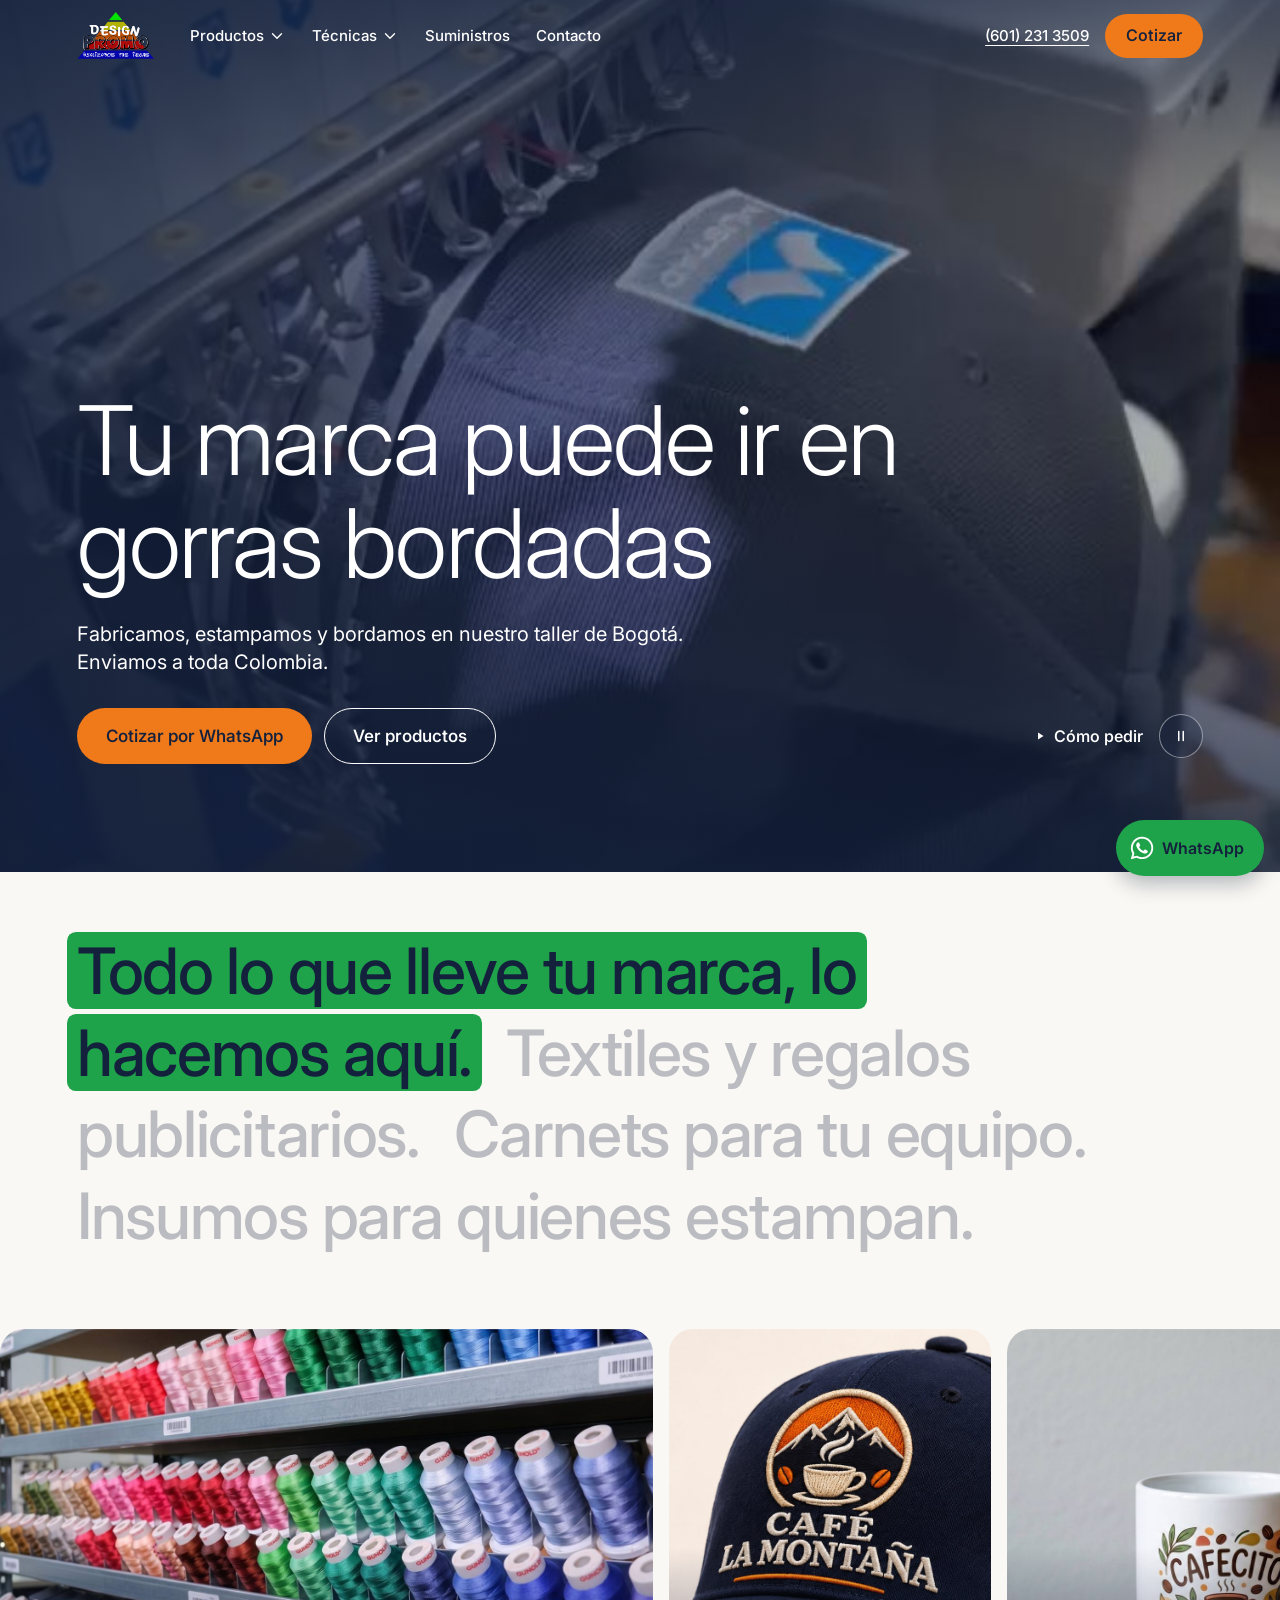
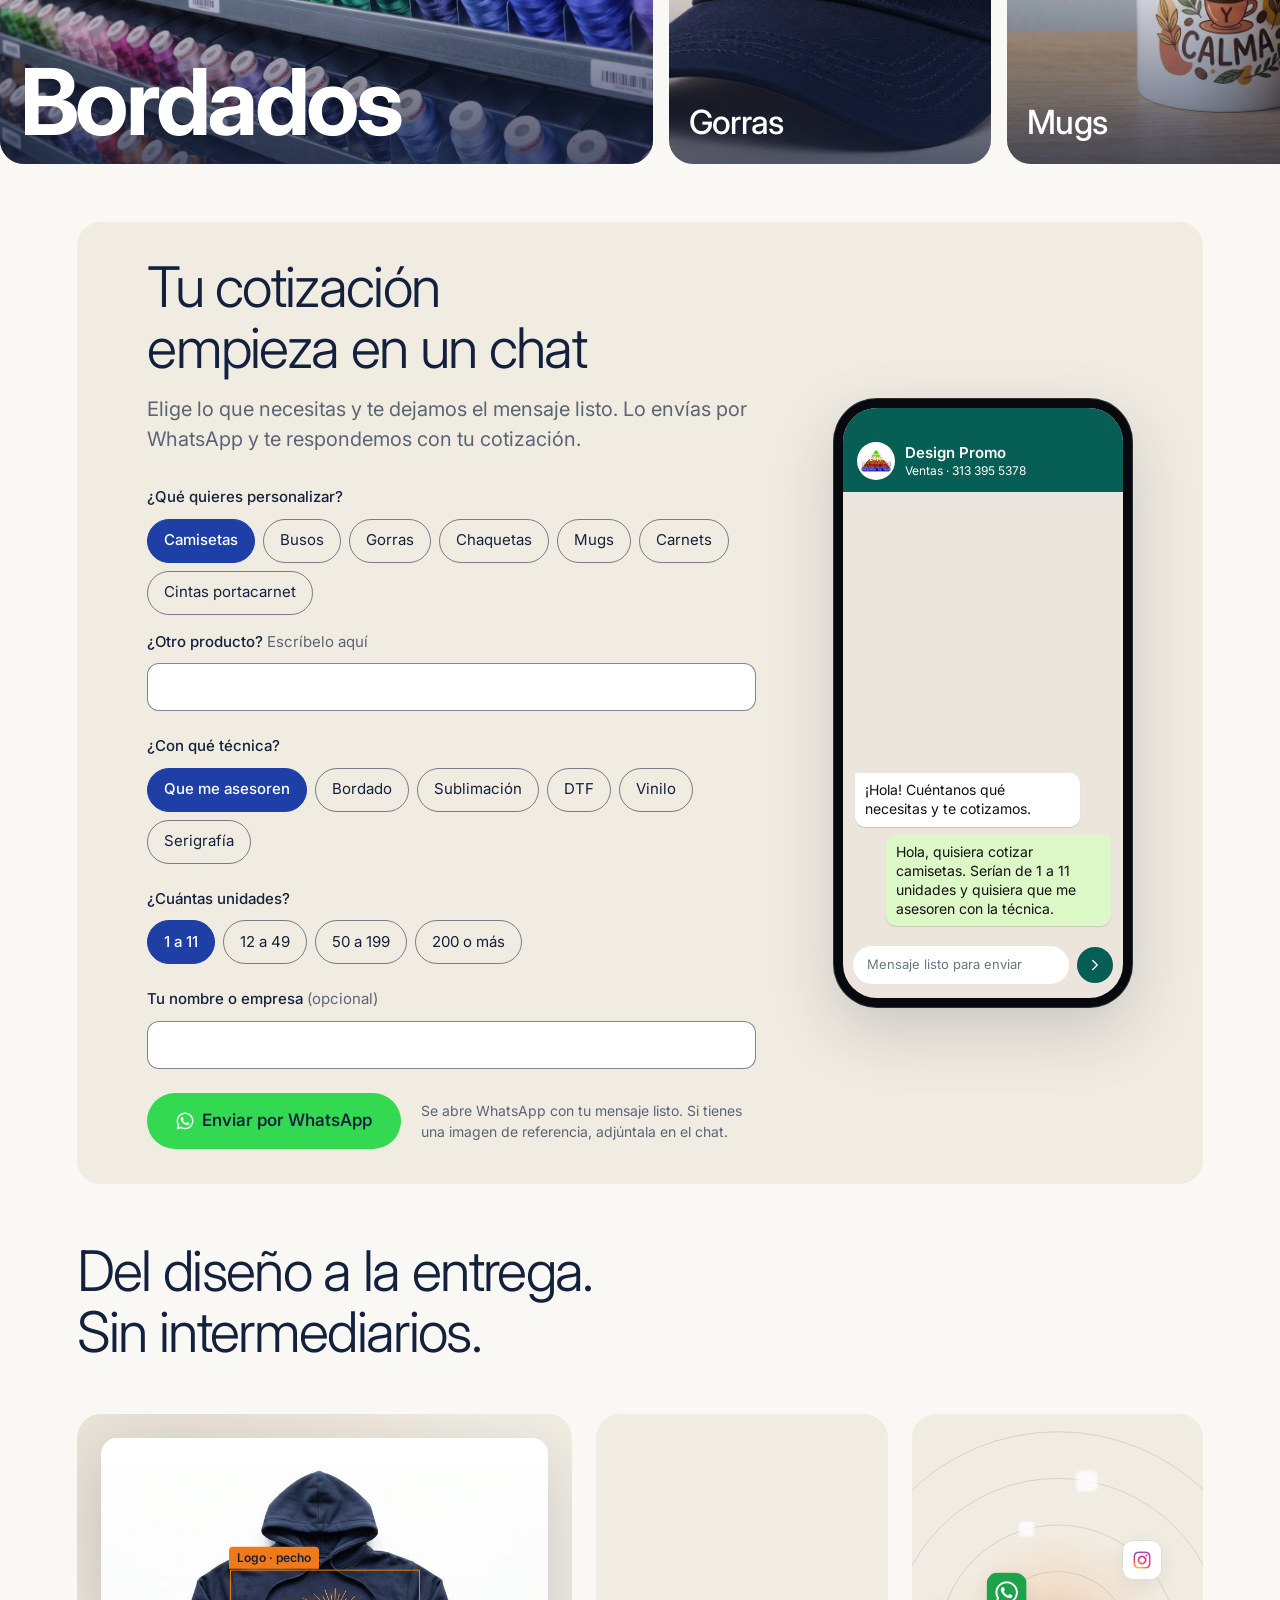
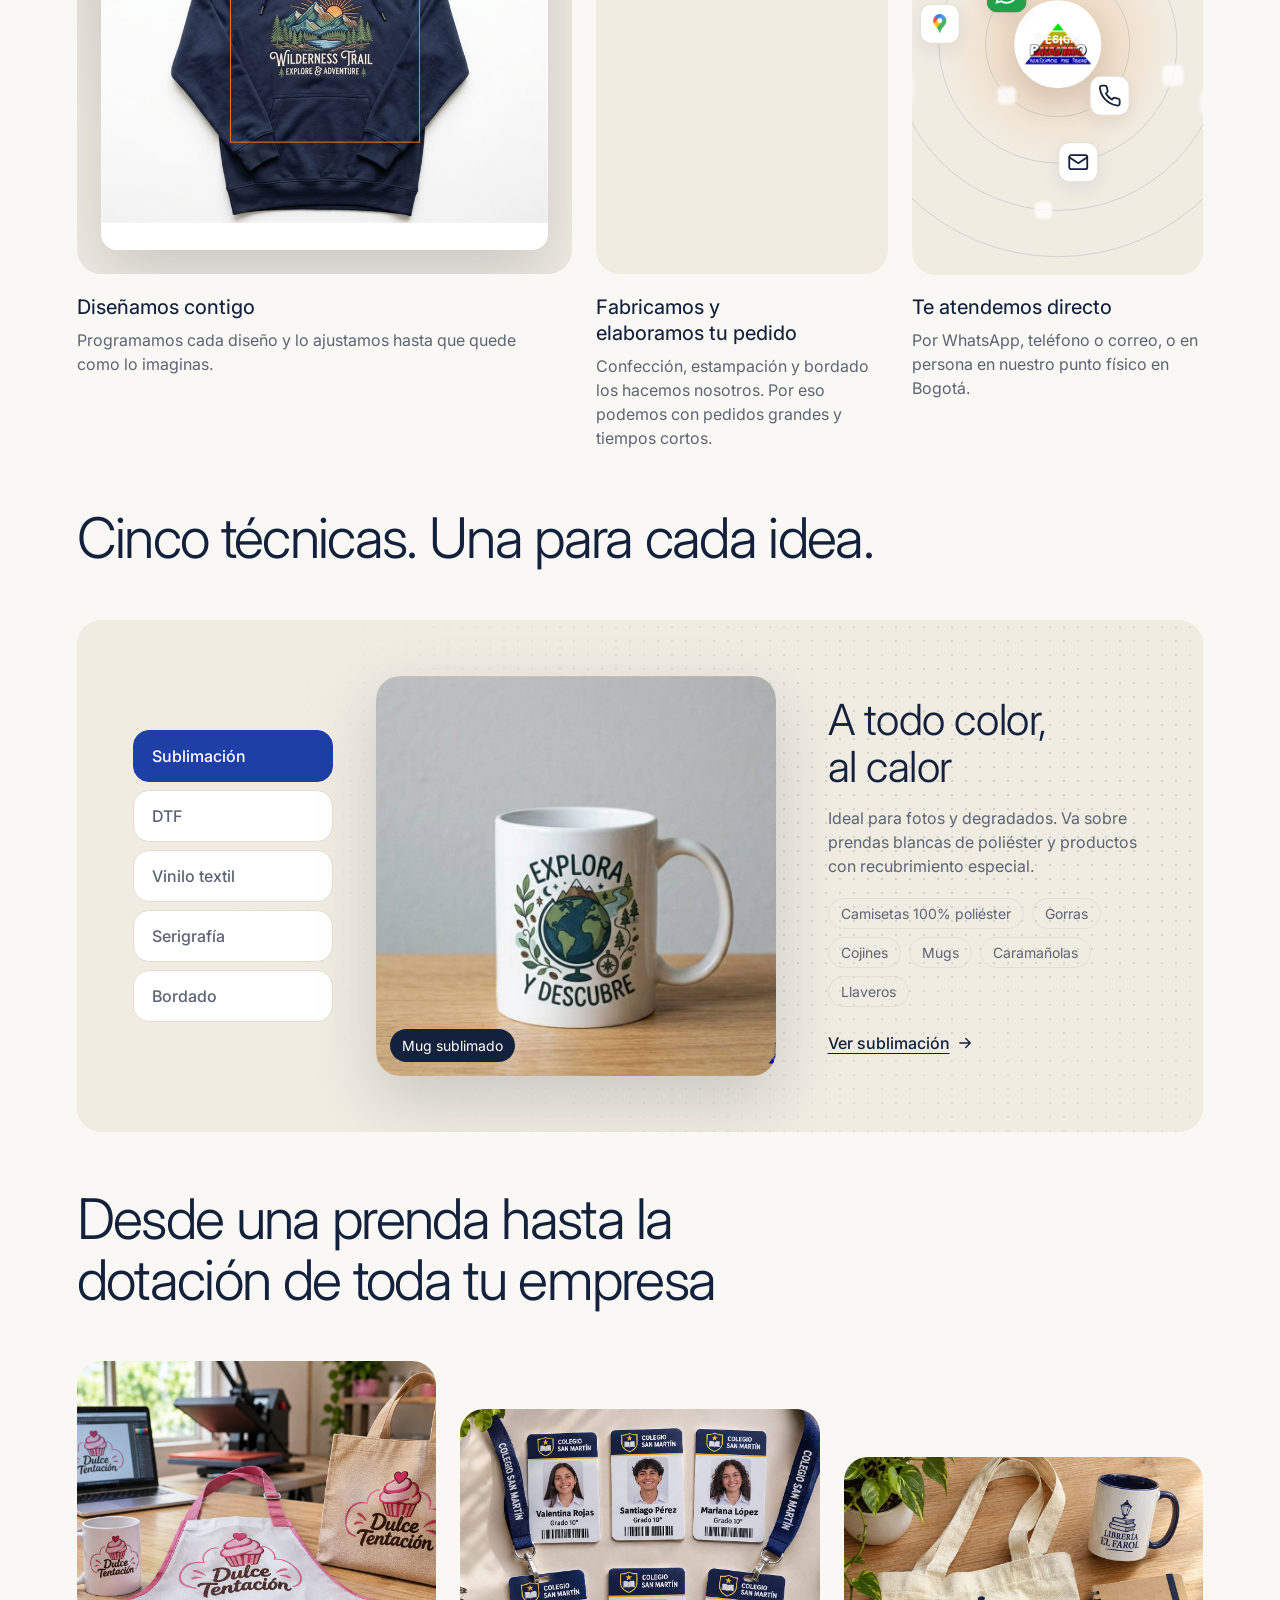
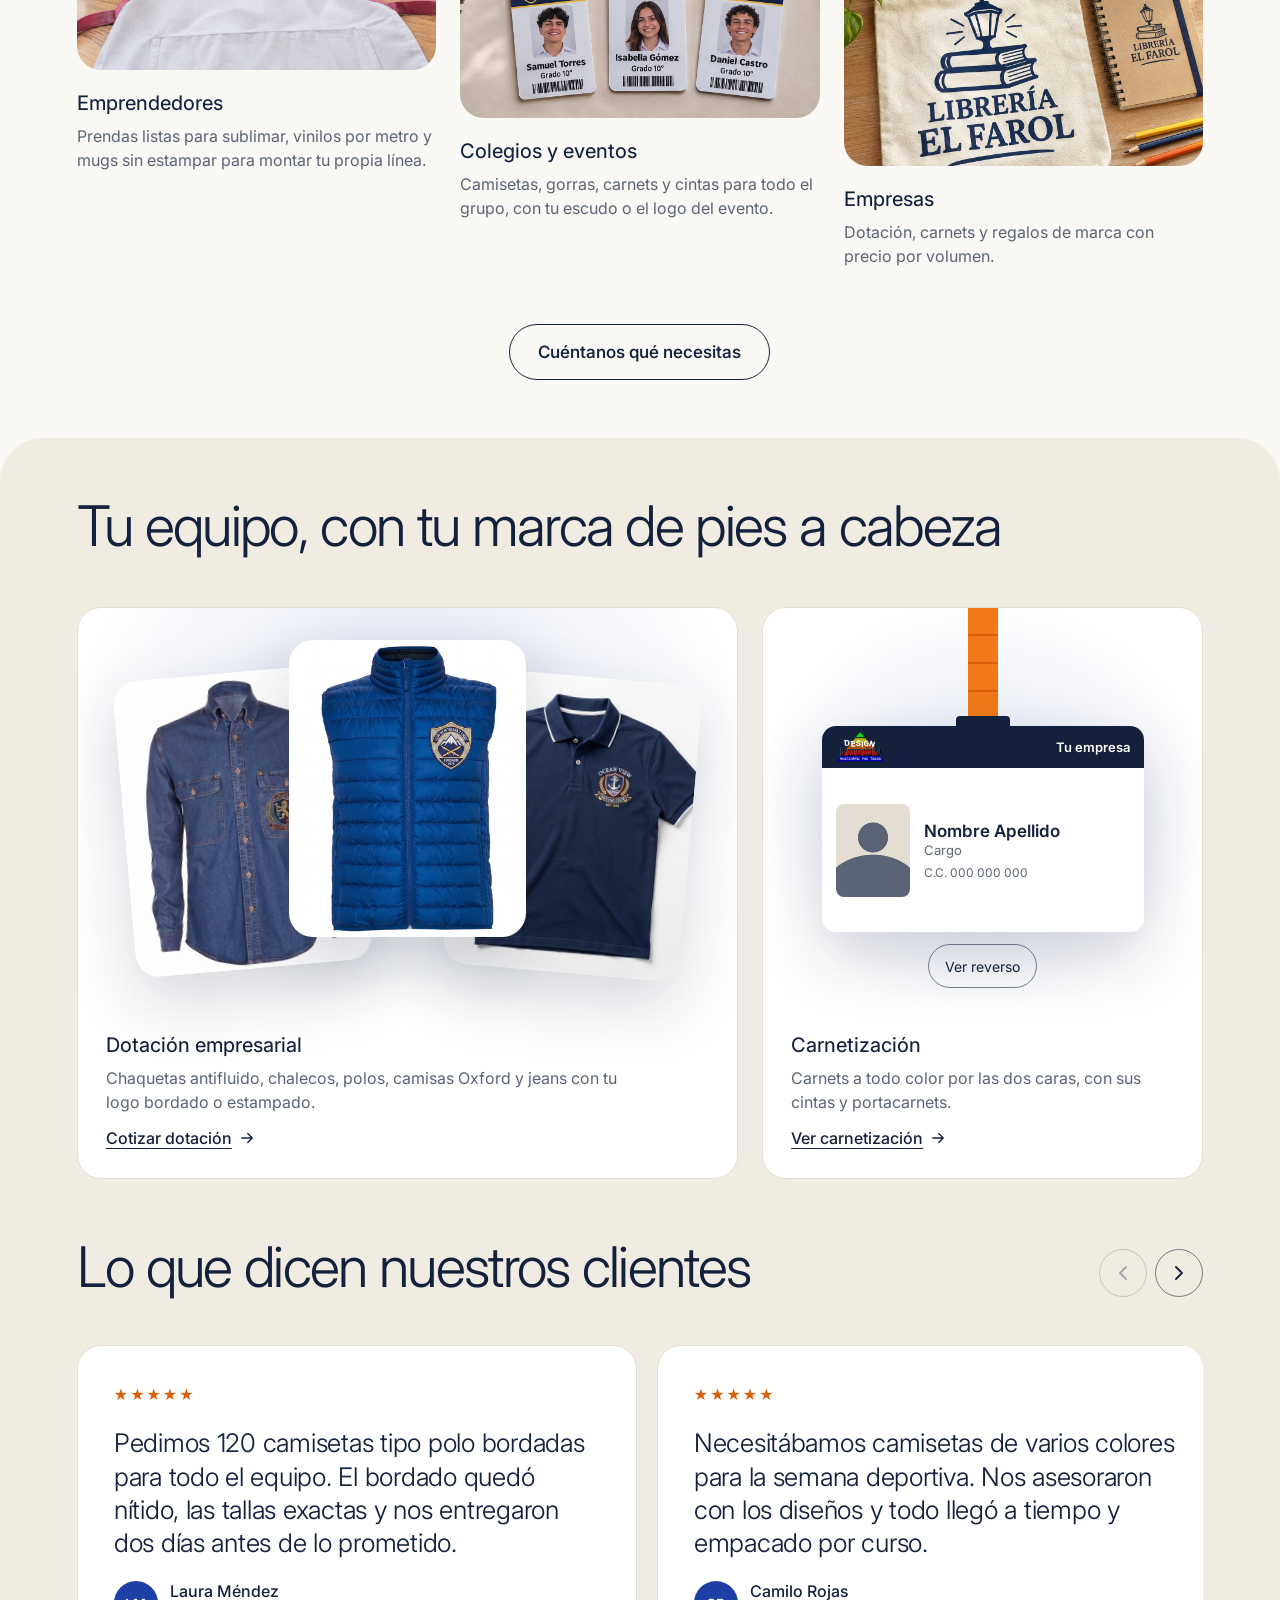
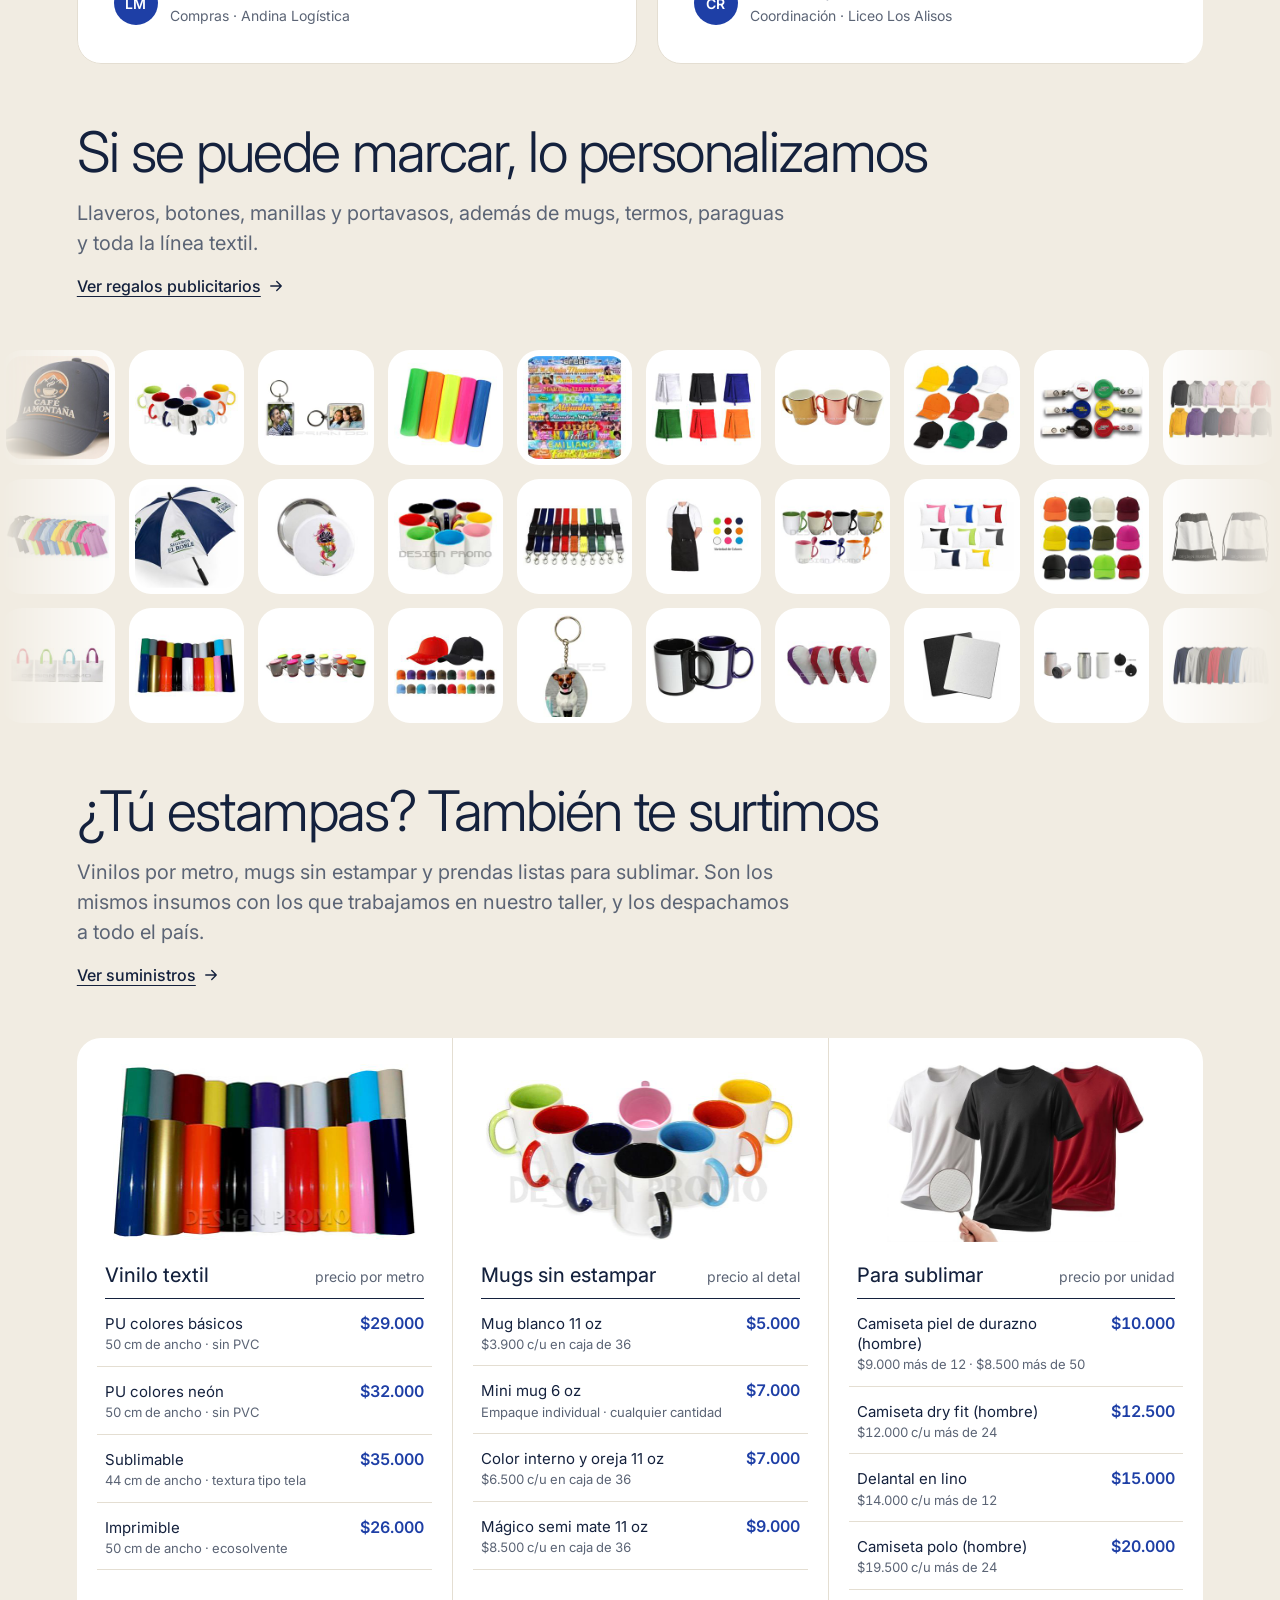
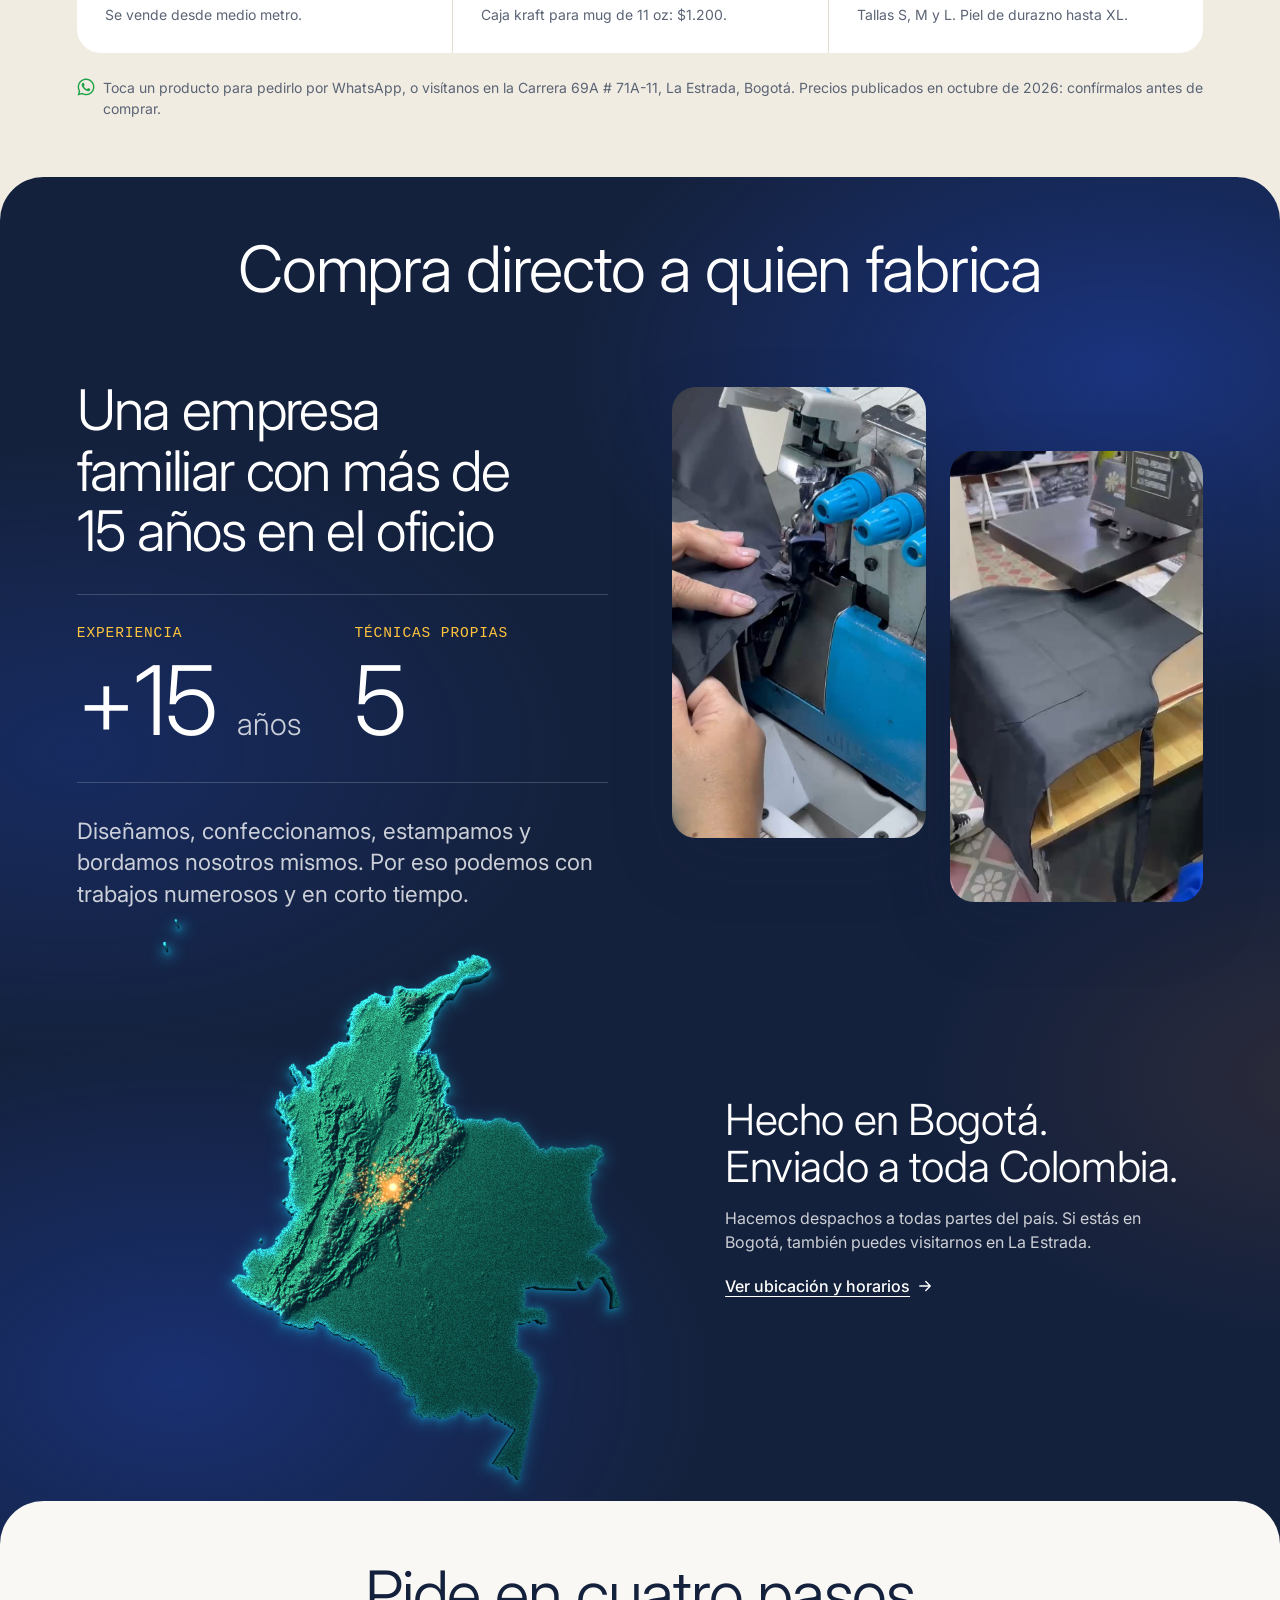
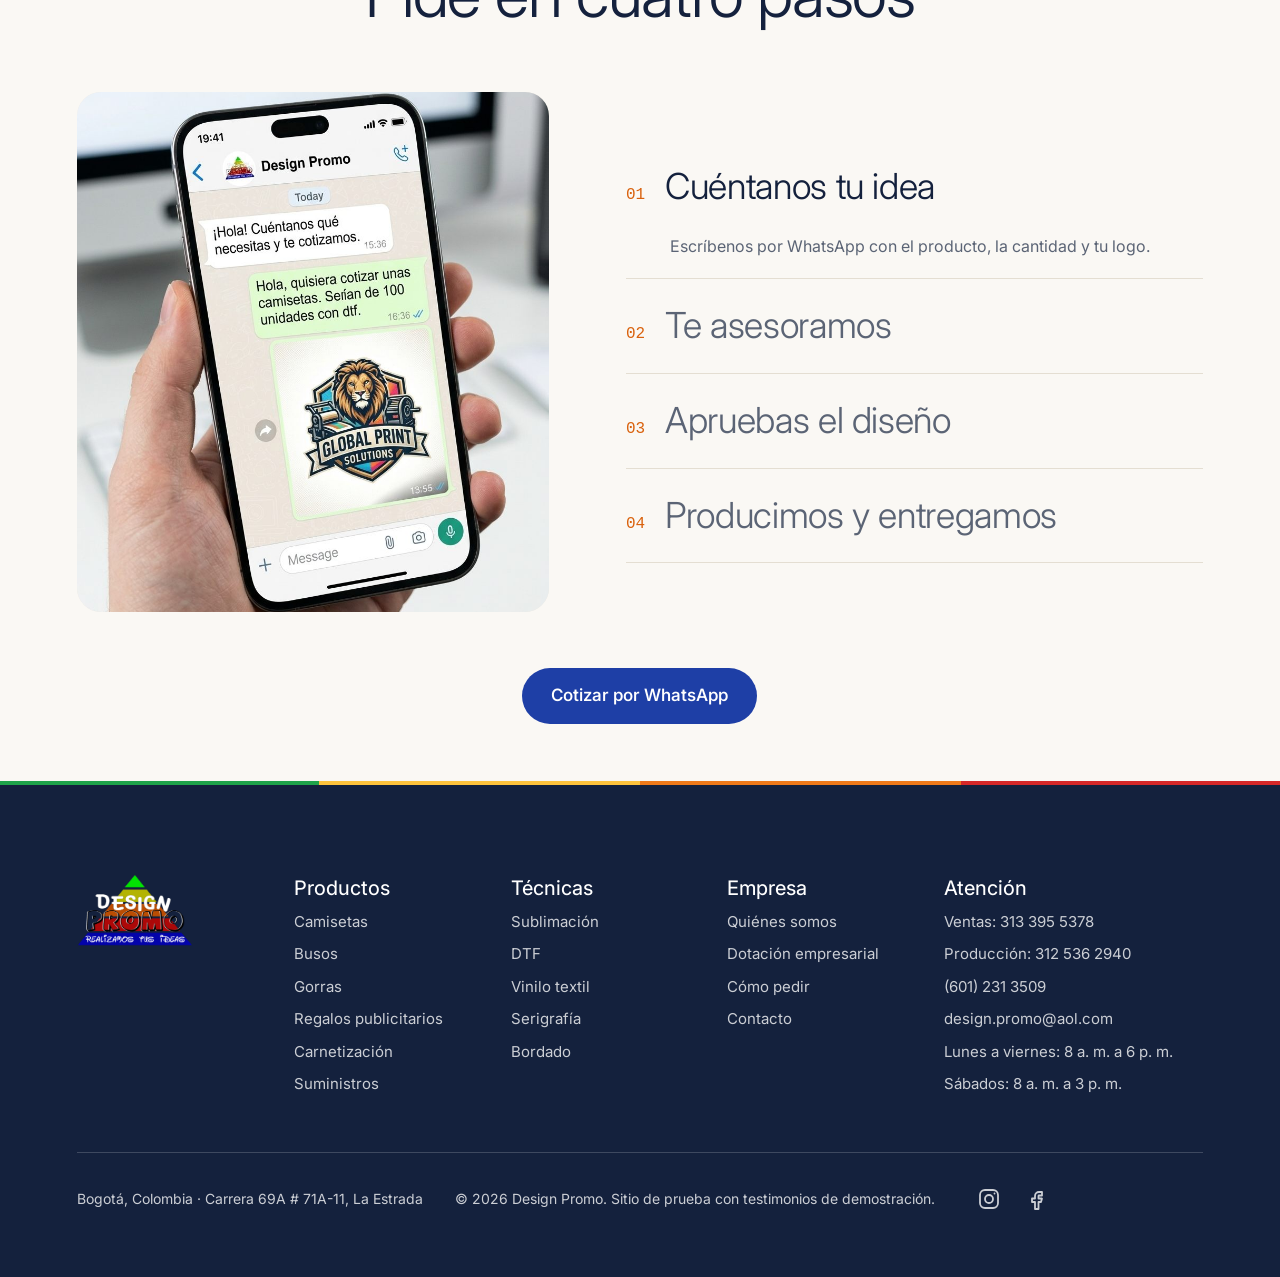
==== index.html @ 690cb64b "Cambia las imágenes de la plancha térmica y la camiseta Pizza Police La plancha ahora estampa un pul" ====
<!doctype html>
<html lang="es">
<head>
<meta charset="utf-8">
<meta name="viewport" content="width=device-width, initial-scale=1">
<title>Design Promo | Tu marca en textiles y artículos promocionales</title>
<meta name="description" content="Fabricantes en Bogotá de textiles, estampados, bordados, regalos publicitarios y carnets con tu marca. Envíos a toda Colombia. Cotiza por WhatsApp.">
<!-- Página de prueba con testimonios de demostración: no debe indexarse. -->
<meta name="robots" content="noindex">
<meta name="theme-color" content="#14213D">
<meta property="og:title" content="Design Promo | Tu marca en textiles y artículos promocionales">
<meta property="og:description" content="Fabricamos, estampamos y bordamos en Bogotá. Envíos a toda Colombia.">
<meta property="og:type" content="website">
<meta property="og:image" content="assets/img/escenas/mug-logo.jpg">
<link rel="icon" href="assets/img/marca/favicon.svg" type="image/svg+xml">
<link rel="preload" href="assets/fonts/inter-latin-var.woff2" as="font" type="font/woff2" crossorigin>
<link rel="preload" href="assets/img/escenas/gorra-bordada-poster.jpg" as="image" fetchpriority="high">
<link rel="stylesheet" href="assets/css/styles.css">
<script>document.documentElement.classList.add('js');</script>
</head>
<body>
<!-- SPRITE -->
<svg class="sprite" aria-hidden="true" focusable="false" xmlns="http://www.w3.org/2000/svg">
	<symbol id="i-chevron" viewBox="0 0 24 24"><path d="m6 9 6 6 6-6" fill="none" stroke="currentColor" stroke-width="1.8" stroke-linecap="round" stroke-linejoin="round"/></symbol>
	<symbol id="i-arrow" viewBox="0 0 24 24"><path d="M5 12h14M13 6l6 6-6 6" fill="none" stroke="currentColor" stroke-width="1.8" stroke-linecap="round" stroke-linejoin="round"/></symbol>
	<symbol id="i-left" viewBox="0 0 24 24"><path d="M15 6l-6 6 6 6" fill="none" stroke="currentColor" stroke-width="1.8" stroke-linecap="round" stroke-linejoin="round"/></symbol>
	<symbol id="i-right" viewBox="0 0 24 24"><path d="M9 6l6 6-6 6" fill="none" stroke="currentColor" stroke-width="1.8" stroke-linecap="round" stroke-linejoin="round"/></symbol>
	<symbol id="i-menu" viewBox="0 0 24 24"><path d="M4 8h16M4 16h16" fill="none" stroke="currentColor" stroke-width="1.8" stroke-linecap="round"/></symbol>
	<symbol id="i-close" viewBox="0 0 24 24"><path d="M6 6l12 12M18 6 6 18" fill="none" stroke="currentColor" stroke-width="1.8" stroke-linecap="round"/></symbol>
	<symbol id="i-play" viewBox="0 0 24 24"><path d="M8 5l11 7-11 7z" fill="currentColor"/></symbol>
	<symbol id="i-pause" viewBox="0 0 24 24"><path d="M9 6v12M15 6v12" fill="none" stroke="currentColor" stroke-width="2" stroke-linecap="round"/></symbol>
	<symbol id="i-truck" viewBox="0 0 24 24"><g fill="none" stroke="currentColor" stroke-width="1.8" stroke-linecap="round" stroke-linejoin="round"><path d="M3 6h11v10H3z"/><path d="M14 9h4l3 3v4h-7z"/><circle cx="7" cy="18" r="2"/><circle cx="17" cy="18" r="2"/></g></symbol>
	<symbol id="i-phone" viewBox="0 0 24 24"><path d="M22 16.9v3a2 2 0 0 1-2.2 2 19.8 19.8 0 0 1-8.6-3 19.5 19.5 0 0 1-6-6 19.8 19.8 0 0 1-3-8.7A2 2 0 0 1 4.2 2h3a2 2 0 0 1 2 1.7c.1 1 .4 1.9.7 2.8a2 2 0 0 1-.5 2.1L8.2 9.9a16 16 0 0 0 6 6l1.3-1.3a2 2 0 0 1 2.1-.4c.9.3 1.8.6 2.8.7a2 2 0 0 1 1.7 2z" fill="none" stroke="currentColor" stroke-width="1.8" stroke-linecap="round" stroke-linejoin="round"/></symbol>
	<symbol id="i-mail" viewBox="0 0 24 24"><g fill="none" stroke="currentColor" stroke-width="1.8" stroke-linecap="round" stroke-linejoin="round"><rect x="3" y="5" width="18" height="14" rx="2"/><path d="m3 7 9 6 9-6"/></g></symbol>
	<symbol id="i-pin" viewBox="0 0 24 24"><g fill="none" stroke="currentColor" stroke-width="1.8" stroke-linecap="round" stroke-linejoin="round"><path d="M20 10c0 6-8 12-8 12s-8-6-8-12a8 8 0 0 1 16 0z"/><circle cx="12" cy="10" r="3"/></g></symbol>
	<symbol id="i-clock" viewBox="0 0 24 24"><g fill="none" stroke="currentColor" stroke-width="1.8" stroke-linecap="round" stroke-linejoin="round"><circle cx="12" cy="12" r="9"/><path d="M12 7v5l3 2"/></g></symbol>
	<symbol id="i-chat" viewBox="0 0 24 24"><path d="M21 11.5a8.4 8.4 0 0 1-12.1 7.5L3 21l2-5.9A8.4 8.4 0 1 1 21 11.5z" fill="none" stroke="currentColor" stroke-width="1.8" stroke-linecap="round" stroke-linejoin="round"/></symbol>
	<symbol id="i-instagram" viewBox="0 0 24 24"><g fill="none" stroke="currentColor" stroke-width="1.8" stroke-linecap="round" stroke-linejoin="round"><rect x="3" y="3" width="18" height="18" rx="5"/><circle cx="12" cy="12" r="4"/><path d="M17.5 6.5h.01"/></g></symbol>
	<symbol id="i-facebook" viewBox="0 0 24 24"><path d="M14 8.5h3V5h-3a4 4 0 0 0-4 4v2.5H7V15h3v7h3.5v-7H16l1-3.5h-3.5V9c0-.3.2-.5.5-.5z" fill="none" stroke="currentColor" stroke-width="1.8" stroke-linecap="round" stroke-linejoin="round"/></symbol>
	<symbol id="i-wa" viewBox="0 0 32 32"><path fill="currentColor" fill-rule="evenodd" d="M15.61 1.01l.9 0 .97 .06 .87 .1 1.06 .21 .9 .23 .89 .3 .84 .33 .92 .45 .82 .46 .84 .55 .85 .65 .62 .53 .81 .81 .5 .56 .54 .67 .57 .81 .49 .8 .5 .94 .42 .98 .29 .8 .24 .84 .21 .92 .14 .84 .11 1.08 .02 1.33-.03 .63-.09 .91-.15 .92-.19 .85-.26 .88-.28 .79-.44 1.01-.34 .68-.34 .59-.52 .81-.42 .57-.44 .55-.47 .53-.58 .59-.57 .52-.61 .51-.56 .41-.72 .48-.66 .4-.84 .43-.62 .27-.63 .25-.7 .24-.67 .19-.65 .15-.71 .13-.86 .12-1.11 .07-.99-.01-.87-.06-.73-.09-.81-.14-.73-.17-.67-.19-.72-.24-.66-.26-.54-.24-.8-.4-7.87 2.06 2.09-7.68-.52-1.02-.27-.58-.33-.85-.25-.78-.25-.97-.18-.94-.11-.91-.06-.8-.01-.69 .04-1.03 .1-.9 .17-1.01 .21-.87 .28-.92 .29-.76 .37-.84 .44-.85 .59-.95 .61-.85 .53-.66 .64-.69 .78-.73 .75-.62 .88-.64 .92-.56 .87-.45 1-.43 .87-.31 1.1-.31 .83-.17 .96-.14zM15.72 3.52l-.79 .05-.85 .11-.76 .14-.87 .24-.77 .26-.82 .35-.73 .37-.7 .42-.6 .4-.89 .71-.82 .79-.45 .49-.62 .79-.43 .63-.38 .65-.39 .77-.35 .83-.23 .65-.21 .78-.17 .8-.11 .81-.06 .81-.01 .82 .05 .81 .09 .77 .15 .77 .19 .75 .24 .74 .31 .79 .31 .66 .35 .63 .49 .81-1.23 4.53 4.66-1.21 1.01 .58 .72 .35 .61 .25 .56 .2 .62 .18 .73 .17 .63 .12 .5 .06 .74 .06 .94 .02 .41-.02 .64-.06 .57-.07 .75-.15 .6-.15 .76-.24 .51-.18 .58-.25 .54-.27 .56-.31 .68-.43 .66-.47 .38-.32 .41-.35 .54-.53 .39-.43 .49-.6 .34-.45 .43-.66 .32-.56 .34-.69 .3-.7 .24-.68 .21-.73 .18-.81 .12-.79 .07-.74 .02-.99-.03-.55-.09-.88-.1-.62-.16-.71-.21-.75-.28-.79-.35-.79-.38-.73-.35-.57-.42-.61-.58-.74-.42-.46-.67-.67-.59-.5-.63-.47-.69-.46-.59-.33-.75-.37-.76-.32-.79-.26-.73-.19-.91-.17-.67-.09-.87-.05zM10.91 8.53l.45 .01 .37 .09 .3 .16 .23 .22 .15 .27 1.14 3.05 .03 .18 0 .13-.04 .14-.09 .17-.22 .33-.8 .91-.15 .28-.05 .24 .02 .14 .06 .12 .47 .79 .36 .52 .56 .72 .28 .32 .46 .46 .49 .43 .53 .4 .57 .39 .78 .45 .39 .2 .3 .11 .18 .04 .18 0 .1-.02 .15-.08 .79-.85 .63-.76 .15-.14 .16-.06 .14 0 .15 .04 .33 .13 1.21 .62 1.76 .95 .15 .11 .07 .1 .04 .19-.01 .38-.11 .6-.16 .51-.15 .34-.2 .27-.33 .32-.6 .42-.47 .25-.53 .2-.57 .12-.64 .04-.5-.04-.68-.14-.6-.19-.96-.37-1.33-.59-.78-.41-.68-.43-.62-.45-.86-.73-.78-.77-.62-.69-.6-.74-.62-.86-.83-1.29-.36-.63-.31-.67-.23-.63-.17-.7-.08-.56 .02-.73 .1-.65 .14-.45 .1-.26 .3-.56 .42-.55 .41-.42 .13-.11 .18-.11 .25-.11 .28-.07z"/></symbol>
</svg>
<!-- /SPRITE -->

<!-- CABECERA -->
<a class="skip" href="#contenido">Saltar al contenido</a>

<header class="site-header" data-header>
	<div class="site-header__bar wrap">
		<a class="logo" href="index.html" aria-label="Design Promo, ir al inicio"><img src="assets/img/marca/logo-design-promo.png" alt="" width="300" height="187"></a>

		<nav class="nav" id="nav-principal" aria-label="Principal" data-nav>
			<ul class="nav__list">
				<li class="nav__item">
					<button class="nav__link" type="button" aria-expanded="false" aria-controls="menu-productos">Productos <svg class="icon icon--s"><use href="#i-chevron"/></svg></button>
					<div class="nav__panel nav__panel--wide" id="menu-productos" hidden>
						<div class="nav__col">
							<p class="nav__heading"><a href="productos.html">Textiles</a></p>
							<ul>
								<li><a href="productos.html#camisetas">Camisetas</a></li>
								<li><a href="productos.html#busos">Busos</a></li>
								<li><a href="productos.html#gorras">Gorras</a></li>
								<li><a href="productos.html#chaquetas">Chaquetas y chalecos</a></li>
							</ul>
						</div>
						<div class="nav__col">
							<p class="nav__heading"><a href="productos.html">Más textiles</a></p>
							<ul>
								<li><a href="productos.html#delantales">Delantales</a></li>
								<li><a href="productos.html#infantil">Línea infantil</a></li>
								<li><a href="productos.html#camisas">Camisas y jeans</a></li>
								<li><a href="productos.html#bolsos">Bolsos y tulas</a></li>
								<li><a href="productos.html#cojines">Cojines</a></li>
								<li><a href="productos.html#paraguas">Paraguas</a></li>
							</ul>
						</div>
						<div class="nav__col">
							<p class="nav__heading"><a href="productos.html#regalos">Regalos y carnets</a></p>
							<ul>
								<li><a href="productos.html#regalos">Regalos publicitarios</a></li>
								<li><a href="productos.html#mugs">Mugs, termos y caramañolas</a></li>
								<li><a href="productos.html#carnetizacion">Carnetización</a></li>
							</ul>
						</div>
						<div class="nav__col">
							<p class="nav__heading"><a href="productos.html#suministros">Para estampadores</a></p>
							<ul>
								<li><a href="productos.html#suministros">Vinilos y papeles</a></li>
								<li><a href="productos.html#mugs">Mugs sin estampar</a></li>
							</ul>
						</div>
					</div>
				</li>
				<li class="nav__item">
					<button class="nav__link" type="button" aria-expanded="false" aria-controls="menu-tecnicas">Técnicas <svg class="icon icon--s"><use href="#i-chevron"/></svg></button>
					<div class="nav__panel" id="menu-tecnicas" hidden>
						<ul class="nav__rich">
							<li><a href="tecnicas.html#sublimacion"><strong>Sublimación</strong><span>A todo color sobre poliéster y mugs</span></a></li>
							<li><a href="tecnicas.html#dtf"><strong>DTF</strong><span>Detalle fino en algodón y mezclas</span></a></li>
							<li><a href="tecnicas.html#vinilo"><strong>Vinilo textil</strong><span>Nombres, números y colores planos</span></a></li>
							<li><a href="tecnicas.html#serigrafia"><strong>Serigrafía</strong><span>Campañas de grandes cantidades</span></a></li>
							<li><a href="tecnicas.html#bordado"><strong>Bordado</strong><span>Logos con relieve, desde 1 unidad</span></a></li>
						</ul>
					</div>
				</li>
				<li class="nav__item"><a class="nav__link" href="productos.html#suministros">Suministros</a></li>
				<li class="nav__item"><a class="nav__link" href="contacto.html">Contacto</a></li>
			</ul>
			<a class="nav__pill" href="contacto.html#envios"><svg class="icon icon--s"><use href="#i-truck"/></svg> Envíos a toda Colombia</a>
		</nav>

		<div class="site-header__actions">
			<a class="site-header__tel" href="tel:+576012313509">(601) 231 3509</a>
			<a class="btn btn--primary btn--sm" href="https://wa.me/573133955378?text=Hola%2C%20quisiera%20realizar%20una%20cotizaci%C3%B3n" target="_blank" rel="noopener">Cotizar</a>
			<button class="menu-toggle" type="button" aria-expanded="false" aria-controls="nav-principal" aria-label="Abrir menú" data-menu-toggle>
				<svg class="icon menu-toggle__open"><use href="#i-menu"/></svg>
				<svg class="icon menu-toggle__close"><use href="#i-close"/></svg>
			</button>
		</div>
	</div>
</header>
<!-- /CABECERA -->

<main>
	<!-- Hero: se queda fijo mientras la primera hoja sube por encima. -->
	<section class="hero" aria-labelledby="hero-titulo" data-hero>
		<div class="hero__media" aria-hidden="true">
			<div class="hero__slide is-active"><video class="hero__video" data-src="assets/video/gorra-bordada.mp4" poster="assets/img/escenas/gorra-bordada-poster.jpg" style="object-position: 50% 45%" width="576" height="1024" muted playsinline preload="metadata"></video></div>
			<div class="hero__slide"><img data-src="assets/img/escenas/mug-logo-limpio.jpg" alt="" width="1780" height="1110"></div>
			<div class="hero__slide"><img data-src="assets/img/escenas/hero-condores.jpg" alt="" style="object-position: 70% 50%" width="1672" height="941"></div>
			<div class="hero__slide"><video class="hero__video" data-src="assets/video/bordado.mp4" poster="assets/img/escenas/bordado-poster.jpg" width="576" height="1024" muted loop playsinline preload="metadata"></video></div>
			<div class="hero__slide"><img data-src="assets/img/escenas/plancha-pulpo.jpg" alt="" width="1216" height="912"></div>
			<div class="hero__slide"><img data-src="assets/img/escenas/hero-carnets-andina.jpg" alt="" style="object-position: 66% 50%" width="1672" height="941"></div>
			<div class="hero__slide"><img data-src="assets/img/escenas/hero-kit-cafe.jpg" alt="" style="object-position: 66% 50%" width="1672" height="941"></div>
		</div>
		<div class="hero__inner wrap">
			<h1 class="hero__title" id="hero-titulo">
				<span class="sr-only">Tu marca puede ir en gorras, mugs, polos, camisetas, carnets y toda tu dotación</span>
				<span aria-hidden="true">
					Tu marca puede ir en
					<span class="rotor">
						<span class="rotor__word is-active">gorras bordadas</span>
						<span class="rotor__word">mugs sublimados</span>
						<span class="rotor__word">gorras de malla</span>
						<span class="rotor__word">polos bordados</span>
						<span class="rotor__word">cada camiseta</span>
						<span class="rotor__word">carnets a color</span>
						<span class="rotor__word">toda tu dotación</span>
					</span>
				</span>
			</h1>
			<p class="hero__text">Fabricamos, estampamos y bordamos en nuestro taller de Bogotá. Enviamos a toda Colombia.</p>
			<div class="hero__actions">
				<a class="btn btn--primary btn--lg" href="https://wa.me/573133955378?text=Hola%2C%20quisiera%20realizar%20una%20cotizaci%C3%B3n" target="_blank" rel="noopener">Cotizar por WhatsApp</a>
				<a class="btn btn--secondary btn--lg" href="productos.html">Ver productos</a>
				<div class="hero__side">
					<a href="#como-pedir"><svg class="icon icon--xs"><use href="#i-play"/></svg> Cómo pedir</a>
					<button class="pause" type="button" aria-pressed="false" aria-label="Pausar animaciones" data-pause>
						<svg class="icon icon--s pause__stop"><use href="#i-pause"/></svg>
						<svg class="icon icon--s pause__go"><use href="#i-play"/></svg>
					</button>
				</div>
			</div>
		</div>
	</section>

	<div class="sheet sheet--fondo" id="contenido">
		<!-- Frase que se ilumina por partes al hacer scroll -->
		<section class="statement wrap" aria-labelledby="declaracion">
			<h2 class="statement__text" id="declaracion" data-statement>
				<span>Todo lo que lleve tu marca, lo hacemos aquí.</span>
				<span>Textiles y regalos publicitarios.</span>
				<span>Carnets para tu equipo.</span>
				<span>Insumos para quienes estampan.</span>
			</h2>
		</section>

		<!-- Carrusel continuo: main.js duplica el conjunto para el bucle. -->
		<section class="marquee" aria-label="Productos destacados" data-marquee>
			<div class="marquee__track">
				<div class="marquee__set">
					<a class="tile tile--wide" href="tecnicas.html#bordado"><img src="assets/img/escenas/hilos.jpg" alt="Estantería con conos de hilo de bordar de muchos colores" loading="lazy" width="1920" height="960"><span class="tile__label tile__label--xl">Bordados</span></a>
					<a class="tile tile--narrow" href="productos.html#gorras"><img src="assets/img/tiles/gorra-cafe-montana.jpg" alt="Gorra azul con el logo de Café La Montaña bordado en relieve" loading="lazy" width="758" height="1024"><span class="tile__label">Gorras</span></a>
					<a class="tile tile--mid" href="productos.html#mugs"><img src="assets/img/escenas/mug-1.jpg" alt="Mug blanco sublimado con la frase Cafecito y calma" loading="lazy" width="1200" height="900"><span class="tile__label">Mugs</span></a>
					<a class="tile tile--narrow tile--paper" href="productos.html#chaquetas"><img src="assets/img/tiles/chaleco-bordado.jpg" alt="Chaleco acolchado azul con escudo bordado" loading="lazy" width="800" height="1001"><span class="tile__label">Chalecos</span></a>
					<a class="tile tile--wide" href="tecnicas.html#dtf"><img src="assets/img/escenas/dtf-pelicula.jpg" alt="Impresora DTF imprimiendo logos de clientes sobre película" loading="lazy" width="1411" height="941"><span class="tile__label tile__label--xl">DTF</span></a>
					<a class="tile tile--mid" href="productos.html#gorras"><img src="assets/img/escenas/gorra-tinto.jpg" alt="Gorra de malla naranja estampada con la frase Tinto y pa'lante" loading="lazy" width="1000" height="1000"><span class="tile__label">Estampadas</span></a>
					<a class="tile tile--narrow tile--paper" href="productos.html#busos"><img src="assets/img/tiles/buso-amarillo.jpg" alt="Buso amarillo con guacamaya estampada" loading="lazy" width="800" height="800"><span class="tile__label">Busos</span></a>
					<a class="tile tile--mid" href="productos.html#camisetas"><img src="assets/img/escenas/camisetas-panaderia.jpg" alt="Tres camisetas dobladas en blanco, naranja y azul con el logo de Panadería San José" loading="lazy" width="1000" height="1000"><span class="tile__label">Camisetas</span></a>
					<a class="tile tile--narrow" href="productos.html#bolsos"><img src="assets/img/tiles/bolso-hecho-bogota.jpg" alt="Bolso negro de lona estampado con la frase Hecho en Bogotá" loading="lazy" width="800" height="1082"><span class="tile__label">Bolsos</span></a>
					<a class="tile tile--mid" href="productos.html#busos"><img src="assets/img/productos/hoodie-mascota.jpg" alt="Bulldog francés con buso rojo" loading="lazy" width="640" height="512"><span class="tile__label">Mascotas</span></a>
					<a class="tile tile--narrow" href="productos.html#paraguas"><img src="assets/img/tiles/paraguas-candelaria.jpg" alt="Paraguas rojo y blanco con el logo de un hotel, bajo la lluvia" loading="lazy" width="758" height="1024"><span class="tile__label">Paraguas</span></a>
					<a class="tile tile--mid" href="tecnicas.html#bordado"><img src="assets/img/escenas/bordado-colegio.jpg" alt="Escudo de colegio bordado en hilo dorado sobre tela azul" loading="lazy" width="1138" height="1024"><span class="tile__label">Escudos</span></a>
					<a class="tile tile--narrow" href="productos.html#carnetizacion"><img src="assets/img/tiles/carnet-ponente.jpg" alt="Escarapela de ponente con foto, nombre y cinta naranja" loading="lazy" width="758" height="1024"><span class="tile__label">Carnets</span></a>
				</div>
			</div>
		</section>

		<!-- Cotizador: arma el mensaje y lo deja listo para WhatsApp. -->
		<section class="section wrap" id="cotizar" aria-labelledby="cotizar-titulo">
			<div class="quote">
				<div class="quote__body">
					<h2 class="t-h2" id="cotizar-titulo">Tu cotización empieza en un chat</h2>
					<p class="t-lg quote__lead">Elige lo que necesitas y te dejamos el mensaje listo. Lo envías por WhatsApp y te respondemos con tu cotización.</p>

					<form class="form" data-quote>
						<fieldset class="field">
							<legend>¿Qué quieres personalizar?</legend>
							<div class="chips">
								<label class="chip"><input type="radio" name="producto" value="camisetas" checked><span>Camisetas</span></label>
								<label class="chip"><input type="radio" name="producto" value="busos"><span>Busos</span></label>
								<label class="chip"><input type="radio" name="producto" value="gorras" data-sin="Serigrafía"><span>Gorras</span></label>
								<label class="chip"><input type="radio" name="producto" value="chaquetas o chalecos" data-sin="Serigrafía"><span>Chaquetas</span></label>
								<label class="chip"><input type="radio" name="producto" value="mugs" data-solo="Sublimación"><span>Mugs</span></label>
								<label class="chip"><input type="radio" name="producto" value="carnets" data-sin-tecnica><span>Carnets</span></label>
								<label class="chip"><input type="radio" name="producto" value="cintas portacarnet" data-sin="Bordado,DTF"><span>Cintas portacarnet</span></label>
							</div>
							<label class="field__label field__label--otro" for="q-otro">¿Otro producto? <span>Escríbelo aquí</span></label>
							<input class="input" id="q-otro" name="producto_otro" type="text" autocomplete="off" maxlength="60" data-quote-otro>
						</fieldset>

						<fieldset class="field" data-quote-tecnica>
							<legend>¿Con qué técnica?</legend>
							<div class="chips">
								<label class="chip"><input type="radio" name="tecnica" value="" checked><span>Que me asesoren</span></label>
								<label class="chip"><input type="radio" name="tecnica" value="Bordado"><span>Bordado</span></label>
								<label class="chip"><input type="radio" name="tecnica" value="Sublimación"><span>Sublimación</span></label>
								<label class="chip"><input type="radio" name="tecnica" value="DTF"><span>DTF</span></label>
								<label class="chip"><input type="radio" name="tecnica" value="Vinilo textil"><span>Vinilo</span></label>
								<label class="chip"><input type="radio" name="tecnica" value="Serigrafía"><span>Serigrafía</span></label>
							</div>
						</fieldset>

						<fieldset class="field">
							<legend>¿Cuántas unidades?</legend>
							<div class="chips">
								<label class="chip"><input type="radio" name="cantidad" value="1 a 11" checked><span>1 a 11</span></label>
								<label class="chip"><input type="radio" name="cantidad" value="12 a 49"><span>12 a 49</span></label>
								<label class="chip"><input type="radio" name="cantidad" value="50 a 199"><span>50 a 199</span></label>
								<label class="chip"><input type="radio" name="cantidad" value="200 o más"><span>200 o más</span></label>
							</div>
						</fieldset>

						<div class="field">
							<label class="field__label" for="q-nombre">Tu nombre o empresa <span>(opcional)</span></label>
							<input class="input" id="q-nombre" name="nombre" type="text" autocomplete="organization" maxlength="60">
						</div>

						<div class="form__send">
							<a class="btn btn--whatsapp btn--lg" href="https://wa.me/573133955378?text=Hola%2C%20quisiera%20realizar%20una%20cotizaci%C3%B3n" target="_blank" rel="noopener" data-quote-send><svg class="icon icon--s"><use href="#i-wa"/></svg> Enviar por WhatsApp</a>
							<p class="form__note" role="status" data-quote-status>Se abre WhatsApp con tu mensaje listo. Si tienes una imagen de referencia, adjúntala en el chat.</p>
						</div>
					</form>
				</div>

				<div class="phone" aria-hidden="true">
					<div class="phone__screen">
						<div class="phone__bar">
							<img class="phone__avatar" src="assets/img/marca/logo-design-promo.png" alt="" width="300" height="187">
							<div><strong>Design Promo</strong><span>Ventas · 313 395 5378</span></div>
						</div>
						<div class="phone__chat">
							<p class="bubble bubble--in">¡Hola! Cuéntanos qué necesitas y te cotizamos.</p>
							<p class="bubble bubble--out" data-quote-preview>Hola, quisiera cotizar camisetas. Serían de 1 a 11 unidades y quisiera que me asesoren con la técnica.</p>
						</div>
						<div class="phone__input"><span>Mensaje listo para enviar</span><i><svg class="icon icon--s"><use href="#i-right"/></svg></i></div>
					</div>
				</div>
			</div>
		</section>

		<!-- Tarjetas que se ensanchan al pasar el puntero -->
		<section class="section section--flush-top wrap" id="taller" aria-labelledby="taller-titulo">
			<h2 class="t-h2 section__head" id="taller-titulo">Del diseño a la entrega.<br><span class="subrayado">Sin intermediarios</span>.</h2>
			<div class="flex-cards" data-flexcards>
				<article class="flex-card is-active">
					<div class="flex-card__media flex-card__media--editor" aria-hidden="true">
						<div class="editor">
							<img src="assets/img/tiles/hoodie-negro-bordado.jpg" alt="" loading="lazy" width="800" height="640">
							<div class="editor__box"><span>Logo · pecho</span></div>
						</div>
					</div>
					<h3 class="t-h4">Diseñamos contigo</h3>
					<p class="flex-card__text">Programamos cada diseño y lo ajustamos hasta que quede como lo imaginas.</p>
				</article>
				<article class="flex-card">
					<div class="flex-card__media" aria-hidden="true">
						<video class="flex-card__video" src="assets/video/bordado-1.mp4" muted loop playsinline preload="metadata" data-autoplay></video>
					</div>
					<h3 class="t-h4">Fabricamos y elaboramos tu pedido</h3>
					<p class="flex-card__text">Confección, estampación y bordado los hacemos nosotros. Por eso podemos con pedidos grandes y tiempos cortos.</p>
				</article>
				<article class="flex-card">
					<div class="flex-card__media orbit" aria-hidden="true">
						<span class="orbit__core"><img src="assets/img/marca/logo-design-promo.png" alt="" width="300" height="187" loading="lazy"></span>
						<div class="orbit__ring orbit__ring--in">
							<span class="orbit__item orbit__item--ghost" style="--a: 135deg; --s: 0.5"><i></i></span>
							<span class="orbit__item orbit__item--wa" style="--a: -135deg"><i><svg class="icon"><use href="#i-wa"/></svg></i></span>
							<span class="orbit__item" style="--a: 45deg"><i><svg class="icon"><use href="#i-phone"/></svg></i></span>
						</div>
						<div class="orbit__ring orbit__ring--out">
							<span class="orbit__item orbit__item--ghost" style="--a: 15deg; --s: 0.6"><i></i></span>
							<span class="orbit__item orbit__item--ghost" style="--a: 255deg; --s: 0.45"><i></i></span>
							<span class="orbit__item orbit__item--logo" style="--a: -45deg"><i><img src="assets/img/marca/instagram.png" alt="" width="512" height="512" loading="lazy"></i></span>
							<span class="orbit__item" style="--a: 80deg"><i><svg class="icon"><use href="#i-mail"/></svg></i></span>
							<span class="orbit__item orbit__item--logo" style="--a: 190deg"><i><img src="assets/img/marca/google-maps.png" alt="" width="256" height="256" loading="lazy"></i></span>
						</div>
						<div class="orbit__ring orbit__ring--far">
							<span class="orbit__item orbit__item--ghost" style="--a: 20deg; --s: 0.75"><i></i></span>
							<span class="orbit__item orbit__item--ghost" style="--a: 95deg; --s: 0.5"><i></i></span>
							<span class="orbit__item orbit__item--ghost" style="--a: 165deg; --s: 0.85"><i></i></span>
							<span class="orbit__item orbit__item--ghost" style="--a: 280deg; --s: 0.6"><i></i></span>
						</div>
					</div>
					<h3 class="t-h4">Te atendemos directo</h3>
					<p class="flex-card__text">Por WhatsApp, teléfono o correo, o en persona en nuestro punto físico en Bogotá.</p>
				</article>
			</div>
		</section>

		<!-- Selector de técnicas -->
		<section class="section section--flush-top wrap" id="tecnicas" aria-labelledby="tecnicas-titulo">
			<h2 class="t-h2 section__head" id="tecnicas-titulo">Cinco técnicas. Una para cada idea.</h2>
			<div class="tech" data-tabs>
				<div class="tech__tabs" role="tablist" aria-label="Técnicas de personalización" aria-orientation="vertical">
					<button class="tech__tab" type="button" role="tab" id="tab-sublimacion" aria-selected="true" aria-controls="panel-sublimacion">Sublimación</button>
					<button class="tech__tab" type="button" role="tab" id="tab-dtf" aria-selected="false" aria-controls="panel-dtf" tabindex="-1">DTF</button>
					<button class="tech__tab" type="button" role="tab" id="tab-vinilo" aria-selected="false" aria-controls="panel-vinilo" tabindex="-1">Vinilo textil</button>
					<button class="tech__tab" type="button" role="tab" id="tab-serigrafia" aria-selected="false" aria-controls="panel-serigrafia" tabindex="-1">Serigrafía</button>
					<button class="tech__tab" type="button" role="tab" id="tab-bordado" aria-selected="false" aria-controls="panel-bordado" tabindex="-1">Bordado</button>
				</div>

				<div class="tech__panel" id="panel-sublimacion" role="tabpanel" aria-labelledby="tab-sublimacion" tabindex="0">
					<figure class="tech__card"><img src="assets/img/escenas/mug-2.jpg" alt="Mug blanco sublimado a todo color" loading="lazy" width="1200" height="900"><figcaption>Mug sublimado</figcaption></figure>
					<div class="tech__info">
						<h3 class="t-h3">A todo color, al calor</h3>
						<p>Ideal para fotos y degradados. Va sobre prendas blancas de poliéster y productos con recubrimiento especial.</p>
						<ul class="tags"><li>Camisetas 100% poliéster</li><li>Gorras</li><li>Cojines</li><li>Mugs</li><li>Caramañolas</li><li>Llaveros</li></ul>
						<a class="link" href="tecnicas.html#sublimacion">Ver sublimación <svg class="icon icon--s"><use href="#i-arrow"/></svg></a>
					</div>
				</div>

				<div class="tech__panel" id="panel-dtf" role="tabpanel" aria-labelledby="tab-dtf" tabindex="0" hidden>
					<figure class="tech__card"><img src="assets/img/escenas/dtf-barranquilla.jpg" alt="Manos retirando la película DTF de una camiseta negra con una guacamaya estampada" loading="lazy" width="1000" height="1000"><figcaption>Camiseta con DTF</figcaption></figure>
					<div class="tech__info">
						<h3 class="t-h3">Detalle fino en casi cualquier tela</h3>
						<p>Imprimimos tu diseño en película y lo transferimos con plancha térmica. Funciona en prendas claras y oscuras.</p>
						<ul class="tags"><li>Algodón</li><li>Poliéster</li><li>Mezclas</li><li>Logos</li><li>Ilustraciones</li><li>Textos</li></ul>
						<a class="link" href="tecnicas.html#dtf">Ver DTF <svg class="icon icon--s"><use href="#i-arrow"/></svg></a>
					</div>
				</div>

				<div class="tech__panel" id="panel-vinilo" role="tabpanel" aria-labelledby="tab-vinilo" tabindex="0" hidden>
					<figure class="tech__card"><img src="assets/img/escenas/vinilos.jpg" alt="Rollos de vinilo textil de muchos colores" loading="lazy" width="1024" height="1024"><figcaption>Vinilo por colores</figcaption></figure>
					<div class="tech__info">
						<h3 class="t-h3">Nombres, números y colores planos</h3>
						<p>Cortamos tu diseño en plotter y lo fijamos con plancha industrial. Resiste los lavados y se ve brillante incluso en ropa negra.</p>
						<ul class="tags"><li>Camisetas deportivas</li><li>Logos definidos</li><li>Metálicos</li><li>Reflectivos</li><li>Neón</li></ul>
						<a class="link" href="tecnicas.html#vinilo">Ver vinilo textil <svg class="icon icon--s"><use href="#i-arrow"/></svg></a>
					</div>
				</div>

				<div class="tech__panel" id="panel-serigrafia" role="tabpanel" aria-labelledby="tab-serigrafia" tabindex="0" hidden>
					<figure class="tech__card"><img src="assets/img/escenas/serigrafia-carrera.jpg" alt="Camiseta azul oscura estampada en serigrafía naranja y crema con la frase Carrera Atlética Bogotá 2027" loading="lazy" width="1000" height="1000"><figcaption>Tintas planas</figcaption></figure>
					<div class="tech__info">
						<h3 class="t-h3">Para campañas de grandes cantidades</h3>
						<p>Se aplica sobre toda prenda textil y, por su precio, es la opción para tirajes masivos. Usamos pulpo serigráfico para mayor exactitud.</p>
						<ul class="tags"><li>Plastisol</li><li>Foil</li><li>Flock</li><li>Puff</li><li>Escarcha</li><li>Metalizados</li><li>Fluorescentes</li></ul>
						<a class="link" href="tecnicas.html#serigrafia">Ver serigrafía <svg class="icon icon--s"><use href="#i-arrow"/></svg></a>
					</div>
				</div>

				<div class="tech__panel" id="panel-bordado" role="tabpanel" aria-labelledby="tab-bordado" tabindex="0" hidden>
					<figure class="tech__card"><img src="assets/img/tiles/gorra-bordada.jpg" alt="Gorra azul oscura con logo bordado en blanco" loading="lazy" width="800" height="640"><figcaption>Gorra bordada</figcaption></figure>
					<div class="tech__info">
						<h3 class="t-h3">Tu logo con relieve, desde una unidad</h3>
						<p>Programamos cada bordado nosotros mismos y ajustamos el diseño hasta que quede como lo quieres.</p>
						<ul class="tags"><li>Gorras</li><li>Polos</li><li>Chaquetas</li><li>Chalecos</li><li>Maletas</li><li>Busos</li></ul>
						<a class="link" href="tecnicas.html#bordado">Ver bordado <svg class="icon icon--s"><use href="#i-arrow"/></svg></a>
					</div>
				</div>
			</div>
		</section>

		<!-- Para quién -->
		<section class="section section--flush-top wrap" id="para-quien" aria-labelledby="para-quien-titulo">
			<h2 class="t-h2 section__head section__head--narrow" id="para-quien-titulo">Desde una prenda hasta la dotación de toda tu empresa</h2>
			<div class="audience">
				<article class="audience__card">
					<img src="assets/img/escenas/emprendedores-dulce.jpg" alt="Mug, delantal y bolso con el logo de una repostería, junto a una plancha térmica" loading="lazy" width="1191" height="1024">
					<h3 class="t-h4">Emprendedores</h3>
					<p>Prendas listas para sublimar, vinilos por metro y mugs sin estampar para montar tu propia línea.</p>
				</article>
				<article class="audience__card">
					<img src="assets/img/escenas/carnets-colegio.jpg" alt="Carnets de estudiantes de un colegio con foto, nombre y grado" loading="lazy" width="1191" height="1024">
					<h3 class="t-h4">Colegios y eventos</h3>
					<p>Camisetas, gorras, carnets y cintas para todo el grupo, con tu escudo o el logo del evento.</p>
				</article>
				<article class="audience__card">
					<img src="assets/img/escenas/empresas-el-farol.jpg" alt="Bolso, mug y libreta con el logo de una librería" loading="lazy" width="1221" height="1050">
					<h3 class="t-h4">Empresas</h3>
					<p>Dotación, carnets y regalos de marca con precio por volumen.</p>
				</article>
			</div>
			<div class="center-row"><a class="btn btn--secondary btn--lg" href="#cotizar">Cuéntanos qué necesitas</a></div>
		</section>
	</div>

	<div class="sheet sheet--seccion">
		<!-- Empresas -->
		<section class="section wrap" id="empresas" aria-labelledby="empresas-titulo">
			<h2 class="t-h2 section__head" id="empresas-titulo">Tu equipo, con tu marca de pies a cabeza</h2>
			<div class="biz">
				<article class="biz__card biz__card--wide">
					<div class="biz__media biz__media--stack" aria-hidden="true">
						<img src="assets/img/tiles/camisa-jean-bordada.jpg" alt="" loading="lazy" width="800" height="640">
						<img src="assets/img/tiles/chaleco-bordado.jpg" alt="" loading="lazy" width="800" height="1001">
						<img src="assets/img/tiles/polo-bordada.jpg" alt="" loading="lazy" width="800" height="640">
					</div>
					<div class="biz__body">
						<h3 class="t-h4">Dotación empresarial</h3>
						<p>Chaquetas antifluido, chalecos, polos, camisas Oxford y jeans con tu logo bordado o estampado.</p>
						<a class="link" href="https://wa.me/573133955378?text=Hola%2C%20quisiera%20cotizar%20dotaci%C3%B3n%20empresarial" target="_blank" rel="noopener">Cotizar dotación <svg class="icon icon--s"><use href="#i-arrow"/></svg></a>
					</div>
				</article>
				<article class="biz__card">
					<div class="biz__media biz__media--carnet">
						<div class="lanyard" aria-hidden="true"></div>
						<div class="carnet" data-carnet>
							<div class="carnet__face carnet__face--front">
								<div class="carnet__top"><img src="assets/img/marca/logo-design-promo.png" alt="" width="300" height="187"><span>Tu empresa</span></div>
								<div class="carnet__who">
									<i class="carnet__photo"></i>
									<div><strong>Nombre Apellido</strong><span>Cargo</span><em>C.C. 000 000 000</em></div>
								</div>
							</div>
							<div class="carnet__face carnet__face--back">
								<strong>Segunda cara</strong>
								<span>Impresión a todo color por las dos caras. 8,6 × 5,5 cm en tesline o PVC.</span>
								<i class="carnet__bars"></i>
							</div>
						</div>
						<button class="carnet__flip" type="button" aria-pressed="false" data-carnet-flip>Ver reverso</button>
					</div>
					<div class="biz__body">
						<h3 class="t-h4">Carnetización</h3>
						<p>Carnets a todo color por las dos caras, con sus cintas y portacarnets.</p>
						<a class="link" href="productos.html#carnetizacion">Ver carnetización <svg class="icon icon--s"><use href="#i-arrow"/></svg></a>
					</div>
				</article>
			</div>
		</section>

		<!-- Testimonios ficticios: se reemplazan por reseñas reales cuando existan. -->
		<section class="section section--flush-top wrap" id="testimonios" aria-labelledby="testimonios-titulo">
			<div class="quotes__head">
				<div>
					<h2 class="t-h2" id="testimonios-titulo">Lo que dicen nuestros clientes</h2>
				</div>
				<div class="quotes__nav">
					<button class="round-btn" type="button" aria-label="Testimonio anterior" data-quotes-prev><svg class="icon"><use href="#i-left"/></svg></button>
					<button class="round-btn" type="button" aria-label="Testimonio siguiente" data-quotes-next><svg class="icon"><use href="#i-right"/></svg></button>
				</div>
			</div>
			<div class="quotes" tabindex="0" role="region" aria-label="Testimonios de clientes" data-quotes>
				<figure class="review">
					<p class="review__stars" aria-label="5 de 5 estrellas">★★★★★</p>
					<blockquote>Pedimos 120 camisetas tipo polo bordadas para todo el equipo. El bordado quedó nítido, las tallas exactas y nos entregaron dos días antes de lo prometido.</blockquote>
					<figcaption><span class="review__avatar" aria-hidden="true">LM</span><span><strong>Laura Méndez</strong><small>Compras · Andina Logística</small></span></figcaption>
				</figure>
				<figure class="review">
					<p class="review__stars" aria-label="5 de 5 estrellas">★★★★★</p>
					<blockquote>Necesitábamos camisetas de varios colores para la semana deportiva. Nos asesoraron con los diseños y todo llegó a tiempo y empacado por curso.</blockquote>
					<figcaption><span class="review__avatar" aria-hidden="true">CR</span><span><strong>Camilo Rojas</strong><small>Coordinación · Liceo Los Alisos</small></span></figcaption>
				</figure>
				<figure class="review">
					<p class="review__stars" aria-label="5 de 5 estrellas">★★★★★</p>
					<blockquote>Hice mi primer pedido de mugs sublimados para mi tienda. Los colores salieron muy vivos y la atención por chat fue rápida.</blockquote>
					<figcaption><span class="review__avatar" aria-hidden="true">NG</span><span><strong>Natalia Gómez</strong><small>Fundadora · Cafetal</small></span></figcaption>
				</figure>
				<figure class="review">
					<p class="review__stars" aria-label="5 de 5 estrellas">★★★★★</p>
					<blockquote>Armaron los kits con caramañola, gorra y camiseta para 300 asistentes. Cumplieron con una fecha muy ajustada y la calidad sorprendió a todos.</blockquote>
					<figcaption><span class="review__avatar" aria-hidden="true">AP</span><span><strong>Andrés Pulido</strong><small>Eventos · Kumbia Studio</small></span></figcaption>
				</figure>
				<figure class="review">
					<p class="review__stars" aria-label="4 de 5 estrellas">★★★★<span class="review__off">★</span></p>
					<blockquote>Buen acabado en los busos y el bordado no se deforma después de lavarlos. El tiempo de entrega fue el acordado y la comunicación siempre clara.</blockquote>
					<figcaption><span class="review__avatar" aria-hidden="true">JV</span><span><strong>Julián Vargas</strong><small>Tienda · Nómada</small></span></figcaption>
				</figure>
			</div>
		</section>

		<!-- Filas de miniaturas -->
		<section class="section section--flush-top" id="regalos" aria-labelledby="regalos-titulo">
			<div class="wrap section__head">
				<h2 class="t-h2" id="regalos-titulo">Si se puede marcar, lo personalizamos</h2>
				<p class="t-lg section__lead">Llaveros, botones, manillas y portavasos, además de mugs, termos, paraguas y toda la línea textil.</p>
				<a class="link" href="productos.html#regalos">Ver regalos publicitarios <svg class="icon icon--s"><use href="#i-arrow"/></svg></a>
			</div>
			<div class="thumbs" aria-hidden="true" data-thumbs>
				<div class="thumbs__row">
					<img src="assets/img/mini/gorra-cafe-montana.jpg" alt="" loading="lazy" width="240" height="240">
					<img src="assets/img/mini/mug-color.jpg" alt="" loading="lazy" width="240" height="240">
					<img src="assets/img/mini/llaveros-plasticos.jpg" alt="" loading="lazy" width="240" height="240">
					<img src="assets/img/mini/vinilo-neon.jpg" alt="" loading="lazy" width="240" height="240">
					<img src="assets/img/mini/manillas.jpg" alt="" loading="lazy" width="240" height="240">
					<img src="assets/img/mini/delantal-cintura.jpg" alt="" loading="lazy" width="240" height="240">
					<img src="assets/img/mini/mug-espejo.jpg" alt="" loading="lazy" width="240" height="240">
					<img src="assets/img/mini/gorra-dril.jpg" alt="" loading="lazy" width="240" height="240">
					<img src="assets/img/mini/yoyo.jpg" alt="" loading="lazy" width="240" height="240">
					<img src="assets/img/mini/hoodie-capota.jpg" alt="" loading="lazy" width="240" height="240">
					<img src="assets/img/mini/caramanola-blanca.jpg" alt="" loading="lazy" width="240" height="240">
					<img src="assets/img/mini/cervecero-color.jpg" alt="" loading="lazy" width="240" height="240">
				</div>
				<div class="thumbs__row thumbs__row--back">
					<img src="assets/img/mini/polo-caballero.jpg" alt="" loading="lazy" width="240" height="240">
					<img src="assets/img/mini/paraguas-roble.jpg" alt="" loading="lazy" width="240" height="240">
					<img src="assets/img/mini/botones.jpg" alt="" loading="lazy" width="240" height="240">
					<img src="assets/img/mini/mini-mug-color.jpg" alt="" loading="lazy" width="240" height="240">
					<img src="assets/img/mini/lanyard-chapa.jpg" alt="" loading="lazy" width="240" height="240">
					<img src="assets/img/mini/delantal-dril.jpg" alt="" loading="lazy" width="240" height="240">
					<img src="assets/img/mini/mug-cuchara.jpg" alt="" loading="lazy" width="240" height="240">
					<img src="assets/img/mini/cojin-38.jpg" alt="" loading="lazy" width="240" height="240">
					<img src="assets/img/mini/gorra-malla-unicolor.jpg" alt="" loading="lazy" width="240" height="240">
					<img src="assets/img/mini/tula-franja.jpg" alt="" loading="lazy" width="240" height="240">
					<img src="assets/img/mini/llaveros-metalicos.jpg" alt="" loading="lazy" width="240" height="240">
					<img src="assets/img/mini/durazno-hombre-color.jpg" alt="" loading="lazy" width="240" height="240">
				</div>
				<div class="thumbs__row">
					<img src="assets/img/mini/bolso-sublimar.jpg" alt="" loading="lazy" width="240" height="240">
					<img src="assets/img/mini/vinilo-basicos.jpg" alt="" loading="lazy" width="240" height="240">
					<img src="assets/img/mini/mug-tapa.jpg" alt="" loading="lazy" width="240" height="240">
					<img src="assets/img/mini/gorra-acrilica.jpg" alt="" loading="lazy" width="240" height="240">
					<img src="assets/img/mini/llaveros-polimero.jpg" alt="" loading="lazy" width="240" height="240">
					<img src="assets/img/mini/mug-recuadro.jpg" alt="" loading="lazy" width="240" height="240">
					<img src="assets/img/mini/cojin-corazon.jpg" alt="" loading="lazy" width="240" height="240">
					<img src="assets/img/mini/pad-mouse.jpg" alt="" loading="lazy" width="240" height="240">
					<img src="assets/img/mini/lata.jpg" alt="" loading="lazy" width="240" height="240">
					<img src="assets/img/mini/camibuso.jpg" alt="" loading="lazy" width="240" height="240">
					<img src="assets/img/mini/portavasos.jpg" alt="" loading="lazy" width="240" height="240">
					<img src="assets/img/mini/mug-pareja.jpg" alt="" loading="lazy" width="240" height="240">
				</div>
			</div>
		</section>

		<!-- Suministros: precios transcritos del catálogo publicado en octubre de 2026 -->
		<section class="section section--flush-top wrap" id="suministros" aria-labelledby="suministros-titulo">
			<div class="section__head">
				<h2 class="t-h2" id="suministros-titulo">¿Tú estampas? También te surtimos</h2>
				<p class="t-lg section__lead">Vinilos por metro, mugs sin estampar y prendas listas para sublimar. Son los mismos insumos con los que trabajamos en nuestro taller, y los despachamos a todo el país.</p>
				<a class="link" href="productos.html#suministros">Ver suministros <svg class="icon icon--s"><use href="#i-arrow"/></svg></a>
			</div>
			<!-- Una sola hoja de precios, como la del mostrador. Cada fila abre WhatsApp con el pedido escrito.
			     Los precios por cantidad salen de productos.html. -->
			<div class="pricesheet">
				<div class="pricesheet__group">
					<img class="pricesheet__photo" src="assets/img/productos/vinilo-basicos.jpg" alt="Rollos de vinilo textil de varios colores" loading="lazy" width="640" height="352">
					<div class="pricesheet__head"><h3>Vinilo textil</h3><span>precio por metro</span></div>
					<ul class="pricesheet__list">
						<li><a href="https://wa.me/573133955378?text=Hola%2C%20quisiera%20pedir%20vinilo%20textil%20PU%20colores%20b%C3%A1sicos.%20%C2%BFQu%C3%A9%20colores%20tienen%3F" target="_blank" rel="noopener"><span class="pricesheet__name">PU colores básicos<small>50 cm de ancho · sin PVC</small></span><span class="pricesheet__price">$29.000</span></a></li>
						<li><a href="https://wa.me/573133955378?text=Hola%2C%20quisiera%20pedir%20vinilo%20textil%20PU%20colores%20ne%C3%B3n.%20%C2%BFQu%C3%A9%20colores%20tienen%3F" target="_blank" rel="noopener"><span class="pricesheet__name">PU colores neón<small>50 cm de ancho · sin PVC</small></span><span class="pricesheet__price">$32.000</span></a></li>
						<li><a href="https://wa.me/573133955378?text=Hola%2C%20quisiera%20pedir%20vinilo%20textil%20sublimable." target="_blank" rel="noopener"><span class="pricesheet__name">Sublimable<small>44 cm de ancho · textura tipo tela</small></span><span class="pricesheet__price">$35.000</span></a></li>
						<li><a href="https://wa.me/573133955378?text=Hola%2C%20quisiera%20pedir%20vinilo%20textil%20imprimible." target="_blank" rel="noopener"><span class="pricesheet__name">Imprimible<small>50 cm de ancho · ecosolvente</small></span><span class="pricesheet__price">$26.000</span></a></li>
					</ul>
					<p class="pricesheet__foot">Se vende desde medio metro.</p>
				</div>
				<div class="pricesheet__group">
					<img class="pricesheet__photo" src="assets/img/productos/mug-color.jpg" alt="Mugs blancos con el interior y la oreja de colores" loading="lazy" width="640" height="352">
					<div class="pricesheet__head"><h3>Mugs sin estampar</h3><span>precio al detal</span></div>
					<ul class="pricesheet__list">
						<li><a href="https://wa.me/573133955378?text=Hola%2C%20quisiera%20pedir%20mugs%20blancos%20de%2011%20oz." target="_blank" rel="noopener"><span class="pricesheet__name">Mug blanco 11 oz<small>$3.900 c/u en caja de 36</small></span><span class="pricesheet__price">$5.000</span></a></li>
						<li><a href="https://wa.me/573133955378?text=Hola%2C%20quisiera%20pedir%20mini%20mugs%20de%206%20oz." target="_blank" rel="noopener"><span class="pricesheet__name">Mini mug 6 oz<small>Empaque individual · cualquier cantidad</small></span><span class="pricesheet__price">$7.000</span></a></li>
						<li><a href="https://wa.me/573133955378?text=Hola%2C%20quisiera%20pedir%20mugs%20con%20color%20interno%20y%20oreja.%20%C2%BFQu%C3%A9%20colores%20tienen%3F" target="_blank" rel="noopener"><span class="pricesheet__name">Color interno y oreja 11 oz<small>$6.500 c/u en caja de 36</small></span><span class="pricesheet__price">$7.000</span></a></li>
						<li><a href="https://wa.me/573133955378?text=Hola%2C%20quisiera%20pedir%20mugs%20m%C3%A1gicos%20semi%20mate." target="_blank" rel="noopener"><span class="pricesheet__name">Mágico semi mate 11 oz<small>$8.500 c/u en caja de 36</small></span><span class="pricesheet__price">$9.000</span></a></li>
					</ul>
					<p class="pricesheet__foot">Caja kraft para mug de 11 oz: $1.200.</p>
				</div>
				<div class="pricesheet__group">
					<img class="pricesheet__photo" src="assets/img/productos/dry-fit.jpg" alt="Camisetas dry fit blanca, negra y roja" loading="lazy" width="640" height="446">
					<div class="pricesheet__head"><h3>Para sublimar</h3><span>precio por unidad</span></div>
					<ul class="pricesheet__list">
						<li><a href="https://wa.me/573133955378?text=Hola%2C%20quisiera%20pedir%20camisetas%20piel%20de%20durazno%20de%20hombre%20para%20sublimar." target="_blank" rel="noopener"><span class="pricesheet__name">Camiseta piel de durazno (hombre)<small>$9.000 más de 12 · $8.500 más de 50</small></span><span class="pricesheet__price">$10.000</span></a></li>
						<li><a href="https://wa.me/573133955378?text=Hola%2C%20quisiera%20pedir%20camisetas%20dry%20fit%20para%20sublimar." target="_blank" rel="noopener"><span class="pricesheet__name">Camiseta dry fit (hombre)<small>$12.000 c/u más de 24</small></span><span class="pricesheet__price">$12.500</span></a></li>
						<li><a href="https://wa.me/573133955378?text=Hola%2C%20quisiera%20pedir%20delantales%20en%20lino%20para%20sublimar." target="_blank" rel="noopener"><span class="pricesheet__name">Delantal en lino<small>$14.000 c/u más de 12</small></span><span class="pricesheet__price">$15.000</span></a></li>
						<li><a href="https://wa.me/573133955378?text=Hola%2C%20quisiera%20pedir%20camisetas%20polo%20de%20hombre%20para%20sublimar." target="_blank" rel="noopener"><span class="pricesheet__name">Camiseta polo (hombre)<small>$19.500 c/u más de 24</small></span><span class="pricesheet__price">$20.000</span></a></li>
					</ul>
					<p class="pricesheet__foot">Tallas S, M y L. Piel de durazno hasta XL.</p>
				</div>
			</div>
			<p class="note pricesheet__note"><svg class="icon icon--s"><use href="#i-wa"/></svg> Toca un producto para pedirlo por WhatsApp, o visítanos en la Carrera 69A # 71A-11, La Estrada, Bogotá. Precios publicados en octubre de 2026: confírmalos antes de comprar.</p>
		</section>
	</div>

	<div class="sheet sheet--azul">
		<!-- Fabricante y envíos -->
		<section class="section wrap" id="fabricante" aria-labelledby="fabricante-titulo">
			<h2 class="t-d2 center" id="fabricante-titulo">Compra directo a quien fabrica</h2>
			<div class="maker">
				<div class="maker__text">
					<h3 class="t-h3">Una empresa familiar con más de 15 años en el oficio</h3>
					<dl class="stats">
						<div><dt>Experiencia</dt><dd>+15 <small>años</small></dd></div>
						<div><dt>Técnicas propias</dt><dd>5</dd></div>
					</dl>
					<p>Diseñamos, confeccionamos, estampamos y bordamos nosotros mismos. Por eso podemos con trabajos numerosos y en corto tiempo.</p>
				</div>
				<div class="maker__art" aria-hidden="true">
					<video class="maker__video" src="assets/video/confeccion.mp4" poster="assets/img/escenas/confeccion-poster.jpg" width="720" height="1280" muted loop playsinline preload="none" data-autoplay></video>
					<video class="maker__video" src="assets/video/estampado.mp4" poster="assets/img/escenas/estampado-poster.jpg" width="464" height="832" muted loop playsinline preload="none" data-autoplay></video>
				</div>
			</div>
			<div class="ship" id="envios">
				<div class="ship__map" aria-hidden="true" data-map3d><canvas></canvas></div>
				<div class="ship__text">
					<h3 class="t-h3">Hecho en Bogotá. Enviado a toda Colombia.</h3>
					<p>Hacemos despachos a todas partes del país. Si estás en Bogotá, también puedes visitarnos en La Estrada.</p>
					<a class="link" href="contacto.html#ubicacion">Ver ubicación y horarios <svg class="icon icon--s"><use href="#i-arrow"/></svg></a>
				</div>
			</div>
		</section>
	</div>

	<div class="sheet sheet--fondo sheet--last">
		<!-- Cómo pedir -->
		<section class="section wrap" id="como-pedir" aria-labelledby="como-pedir-titulo">
			<h2 class="t-d2 center" id="como-pedir-titulo">Pide en cuatro pasos</h2>
			<div class="steps" data-steps>
				<div class="steps__media" aria-hidden="true">
					<img class="is-active" src="assets/img/escenas/chat-1.jpg" alt="" style="object-position: 50% 55%" loading="lazy" width="896" height="1200">
					<img src="assets/img/escenas/chat-2.jpg" alt="" style="object-position: 50% 55%" loading="lazy" width="896" height="1200">
					<img src="assets/img/escenas/chat-3.jpg" alt="" style="object-position: 50% 55%" loading="lazy" width="896" height="1199">
					<img src="assets/img/escenas/chat-4.jpg" alt="" loading="lazy" width="896" height="1200">
				</div>
				<ol class="steps__list">
					<li class="step is-open">
						<h3><button type="button" aria-expanded="true" aria-controls="paso-1"><span>01</span> Cuéntanos tu idea</button></h3>
						<div class="step__panel" id="paso-1"><p>Escríbenos por WhatsApp con el producto, la cantidad y tu logo.</p></div>
					</li>
					<li class="step">
						<h3><button type="button" aria-expanded="false" aria-controls="paso-2"><span>02</span> Te asesoramos</button></h3>
						<div class="step__panel" id="paso-2"><p>Elegimos juntos la técnica y el material adecuados y te enviamos la cotización.</p></div>
					</li>
					<li class="step">
						<h3><button type="button" aria-expanded="false" aria-controls="paso-3"><span>03</span> Apruebas el diseño</button></h3>
						<div class="step__panel" id="paso-3"><p>Revisas el diseño y confirmas el pedido.</p></div>
					</li>
					<li class="step">
						<h3><button type="button" aria-expanded="false" aria-controls="paso-4"><span>04</span> Producimos y entregamos</button></h3>
						<div class="step__panel" id="paso-4"><p>Fabricamos en nuestro taller y entregamos en la fecha acordada.</p></div>
					</li>
				</ol>
			</div>
			<div class="center-row"><a class="btn btn--primary btn--lg" href="https://wa.me/573133955378?text=Hola%2C%20quisiera%20realizar%20una%20cotizaci%C3%B3n" target="_blank" rel="noopener">Cotizar por WhatsApp</a></div>
		</section>

<!-- PIE -->
		<footer class="site-footer">
			<div class="wrap">
				<div class="site-footer__cols">
					<div class="site-footer__brand">
						<a href="index.html" aria-label="Design Promo, ir al inicio"><img src="assets/img/marca/logo-design-promo.png" alt="" loading="lazy" width="300" height="187"></a>
					</div>
					<nav aria-label="Productos">
						<h2 class="t-h4">Productos</h2>
						<ul>
							<li><a href="productos.html#camisetas">Camisetas</a></li>
							<li><a href="productos.html#busos">Busos</a></li>
							<li><a href="productos.html#gorras">Gorras</a></li>
							<li><a href="productos.html#regalos">Regalos publicitarios</a></li>
							<li><a href="productos.html#carnetizacion">Carnetización</a></li>
							<li><a href="productos.html#suministros">Suministros</a></li>
						</ul>
					</nav>
					<nav aria-label="Técnicas">
						<h2 class="t-h4">Técnicas</h2>
						<ul>
							<li><a href="tecnicas.html#sublimacion">Sublimación</a></li>
							<li><a href="tecnicas.html#dtf">DTF</a></li>
							<li><a href="tecnicas.html#vinilo">Vinilo textil</a></li>
							<li><a href="tecnicas.html#serigrafia">Serigrafía</a></li>
							<li><a href="tecnicas.html#bordado">Bordado</a></li>
						</ul>
					</nav>
					<nav aria-label="Empresa">
						<h2 class="t-h4">Empresa</h2>
						<ul>
							<li><a href="contacto.html#nosotros">Quiénes somos</a></li>
							<li><a href="index.html#empresas">Dotación empresarial</a></li>
							<li><a href="index.html#como-pedir">Cómo pedir</a></li>
							<li><a href="contacto.html">Contacto</a></li>
						</ul>
					</nav>
					<div>
						<h2 class="t-h4">Atención</h2>
						<ul>
							<li><a href="https://wa.me/573133955378" target="_blank" rel="noopener">Ventas: 313 395 5378</a></li>
							<li><a href="https://wa.me/573125362940" target="_blank" rel="noopener">Producción: 312 536 2940</a></li>
							<li><a href="tel:+576012313509">(601) 231 3509</a></li>
							<li><a href="mailto:design.promo@aol.com">design.promo@aol.com</a></li>
							<li>Lunes a viernes: 8 a. m. a 6 p. m.</li>
							<li>Sábados: 8 a. m. a 3 p. m.</li>
						</ul>
					</div>
				</div>
				<div class="site-footer__legal">
					<p>Bogotá, Colombia · Carrera 69A # 71A-11, La Estrada</p>
					<p>© 2026 Design Promo. Sitio de prueba con testimonios de demostración.</p>
					<ul class="site-footer__social">
						<li><a href="https://www.instagram.com/designpromo/" target="_blank" rel="noopener" aria-label="Instagram"><svg class="icon"><use href="#i-instagram"/></svg></a></li>
						<li><a href="https://www.facebook.com/empresadesignpromo" target="_blank" rel="noopener" aria-label="Facebook"><svg class="icon"><use href="#i-facebook"/></svg></a></li>
					</ul>
				</div>
			</div>
		</footer>
<!-- /PIE -->
	</div>
</main>

<!-- FLOTANTE -->
<a class="wa-float" href="https://wa.me/573133955378?text=Hola%2C%20quisiera%20realizar%20una%20cotizaci%C3%B3n" target="_blank" rel="noopener" aria-label="Escríbenos por WhatsApp">
	<svg class="icon"><use href="#i-wa"/></svg>
	<span>WhatsApp</span>
</a>
<!-- /FLOTANTE -->

<script src="assets/js/main.js" defer></script>
<script src="assets/js/mapa-3d.js" defer></script>
</body>
</html>
---- assets/css/styles.css ----
/*
 * Design Promo – estilos del sitio local.
 * No depende de WordPress. Los tokens están documentados en DESIGN.md.
 */

/* Tipografía local (licencia en assets/fonts). */
@font-face {
	font-family: "Inter";
	src: url("../fonts/inter-latin-var.woff2") format("woff2");
	font-weight: 300 700;
	font-style: normal;
	font-display: swap;
}

:root {
	/* Color */
	--color-fondo: #FAF8F4;
	--color-seccion: #F1ECE2;
	--color-borde: #E4DED2;
	--color-texto: #14213D;
	--color-texto-suave: #5B6475;
	--color-primario: #1E3FA6;
	--color-primario-hover: #183285;
	--color-acento: #F07A1A;
	--color-acento-texto: #D9610C;
	--color-detalle: #FFC43D;
	--color-detalle-texto: #A67C00;
	--color-oferta: #D62828;
	--color-exito: #1FA34A;
	--color-whatsapp: #32D951;
	--color-whatsapp-hover: #27C044;
	--franja-marca: linear-gradient(90deg, #1FA34A 0 25%, #FFC43D 25% 50%, #F07A1A 50% 75%, #D62828 75%);

	/* Derivados de la paleta. --color-tinta conserva el azul noche dentro de .hero y demás zonas oscuras. */
	--color-blanco: #ffffff;
	--color-tinta: var(--color-texto);
	--color-borde-fuerte: rgba(20, 33, 61, 0.55);
	--tinte: rgba(20, 33, 61, 0.06);
	--destaque: var(--color-primario);
	--btn-bg: var(--color-primario);
	--btn-bg-hover: var(--color-primario-hover);
	--btn-fg: var(--color-blanco);

	/* Tipografía */
	--font: "Inter", system-ui, -apple-system, "Segoe UI", Roboto, sans-serif;
	--mono: ui-monospace, "Cascadia Code", Consolas, Menlo, monospace;
	--fs-d1: clamp(2.625rem, 1.1rem + 6.4vw, 6rem);
	--fs-d2: clamp(2.5rem, 1.6rem + 3.3vw, 4rem);
	--fs-h2: clamp(2.25rem, 1.6rem + 2.4vw, 3.5rem);
	--fs-h3: clamp(1.875rem, 1.4rem + 1.6vw, 2.75rem);
	--fs-lg: clamp(1.125rem, 1.05rem + 0.3vw, 1.25rem);

	/* Espacio y forma */
	--gutter: clamp(16px, 6vw, 88px);
	--content: 1264px;
	--space-section: clamp(40px, 4.5vw, 64px);
	--header-h: 72px;
	--radius-s: 12px;
	--radius-m: 24px;
	--radius-l: clamp(32px, 3.4vw, 48px);
	--shadow: 0 24px 64px rgba(20, 33, 61, 0.18);
	--ease: cubic-bezier(0.2, 0.7, 0.2, 1);
}

/* Zonas oscuras: el logo y las fotos a sangre siguen sobre azul noche. */
.hero,
.site-header,
.site-footer,
.sheet--azul,
.carnet__top,
.carnet__face--back {
	--color-texto: var(--color-blanco);
	--color-texto-suave: rgba(255, 255, 255, 0.78);
	--color-borde: rgba(255, 255, 255, 0.18);
	--color-borde-fuerte: rgba(255, 255, 255, 0.45);
	--tinte: rgba(255, 255, 255, 0.1);
	--destaque: var(--color-detalle);
	--btn-bg: var(--color-acento);
	--btn-bg-hover: var(--color-detalle);
	--btn-fg: var(--color-tinta);
	color: var(--color-texto);
}

*,
*::before,
*::after {
	box-sizing: border-box;
}

html {
	color-scheme: light;
	scroll-behavior: smooth;
	scroll-padding-top: calc(var(--header-h) + 16px);
	-webkit-text-size-adjust: 100%;
}

body {
	margin: 0;
	overflow-x: clip;
	background: var(--color-fondo);
	color: var(--color-texto);
	font-family: var(--font);
	font-size: 16px;
	line-height: 1.5;
	-webkit-font-smoothing: antialiased;
}

h1,
h2,
h3,
h4,
p,
ul,
ol,
dl,
dd,
figure,
blockquote {
	margin: 0;
	padding: 0;
}

ul,
ol {
	list-style: none;
}

h1,
h2,
h3 {
	text-wrap: balance;
}

img {
	display: block;
	max-width: 100%;
	height: auto;
}

a {
	color: inherit;
}

button,
input {
	font: inherit;
	color: inherit;
}

:focus-visible {
	outline: 2px solid var(--color-texto);
	outline-offset: 2px;
}

.sprite {
	position: absolute;
	width: 0;
	height: 0;
	overflow: hidden;
}

.icon {
	flex: none;
	width: 24px;
	height: 24px;
}

.icon--s {
	width: 18px;
	height: 18px;
}

.icon--xs {
	width: 12px;
	height: 12px;
}

.sr-only {
	position: absolute !important;
	width: 1px;
	height: 1px;
	overflow: hidden;
	clip: rect(0 0 0 0);
	white-space: nowrap;
}

.wrap {
	width: min(100% - var(--gutter) * 2, var(--content));
	margin-inline: auto;
}

.skip {
	position: fixed;
	top: 8px;
	left: 8px;
	z-index: 100;
	padding: 10px 16px;
	border-radius: var(--radius-s);
	background: var(--color-tinta);
	color: var(--color-blanco);
	font-weight: 600;
	transform: translateY(-200%);
}

.skip:focus {
	transform: none;
}

/* Tipos ------------------------------------------------------------------- */

.t-d2 {
	font-size: var(--fs-d2);
	font-weight: 330;
	line-height: 1.08;
	letter-spacing: -0.02em;
}

.t-h2 {
	font-size: var(--fs-h2);
	font-weight: 330;
	line-height: 1.08;
	letter-spacing: -0.03em;
}

.t-h3 {
	font-size: var(--fs-h3);
	font-weight: 330;
	line-height: 1.1;
	letter-spacing: -0.01em;
}

.t-h4 {
	font-size: 20px;
	font-weight: 450;
	line-height: 1.3;
}

.t-lg {
	font-size: var(--fs-lg);
	line-height: 1.5;
}

/* main.js lleva --avance de 0 a 1 con el scroll. Sin él, la línea queda completa. */
.subrayado {
	--avance: 1;
	background: linear-gradient(var(--color-acento), var(--color-acento)) left bottom / calc(var(--avance) * 100%) 0.08em no-repeat;
}

.center {
	text-align: center;
}

.center-row {
	display: flex;
	justify-content: center;
	margin-top: 56px;
}

/* Botones y enlaces ------------------------------------------------------- */

.btn {
	display: inline-flex;
	align-items: center;
	justify-content: center;
	gap: 8px;
	min-height: 48px;
	padding: 12px 24px;
	border: 1px solid transparent;
	border-radius: 999px;
	background: none;
	font-size: 16px;
	font-weight: 550;
	line-height: 1.2;
	text-decoration: none;
	white-space: nowrap;
	cursor: pointer;
	transition: background-color 0.2s ease, border-color 0.2s ease, color 0.2s ease;
}

.btn--primary {
	background: var(--btn-bg);
	color: var(--btn-fg);
}

.btn--primary:hover {
	background: var(--btn-bg-hover);
}

/* Verde del logo de WhatsApp. Blanco sobre este verde no se lee: el texto va en tinta. */
.btn--whatsapp {
	background: var(--color-whatsapp);
	color: var(--color-tinta);
}

.btn--whatsapp:hover {
	background: var(--color-whatsapp-hover);
}

.btn--whatsapp .icon {
	color: var(--color-blanco);
}

.btn--secondary {
	border-color: var(--color-texto);
	color: var(--color-texto);
}

.btn--secondary:hover {
	background: var(--tinte);
}

.btn--sm {
	min-height: 44px;
	padding: 8px 20px;
}

.btn--lg {
	min-height: 56px;
	padding: 14px 28px;
	font-size: 17px;
}

.link {
	display: inline-flex;
	align-items: center;
	gap: 6px;
	font-weight: 500;
	text-decoration: underline;
	text-decoration-thickness: 1px;
	text-underline-offset: 4px;
}

.link:hover {
	color: var(--destaque);
}

.link .icon {
	transition: transform 0.2s ease;
}

.link:hover .icon {
	transform: translateX(3px);
}

.note {
	margin-top: 24px;
	font-size: 14px;
	color: var(--color-texto-suave);
}

/* Cabecera ---------------------------------------------------------------- */

.site-header {
	position: fixed;
	inset: 0 0 auto;
	z-index: 60;
	transition: background-color 0.25s ease;
}

.site-header.is-solid {
	background: var(--color-tinta);
}

.site-header::after {
	content: "";
	position: absolute;
	inset: auto 0 0;
	height: 4px;
	background: var(--franja-marca);
	opacity: 0;
	transition: opacity 0.25s ease;
	pointer-events: none;
}

.site-header.is-solid::after {
	opacity: 1;
}

.site-header__bar {
	position: relative;
	display: flex;
	align-items: center;
	gap: 24px;
	height: var(--header-h);
}

.logo {
	flex: none;
	border-radius: 8px;
}

.logo img {
	width: auto;
	height: 48px;
}

.nav {
	display: flex;
	flex: 1;
	align-items: center;
	gap: 12px;
	min-width: 0;
}

.nav__list {
	display: flex;
	align-items: center;
	gap: 2px;
}

.nav__link {
	display: inline-flex;
	align-items: center;
	gap: 4px;
	min-height: 44px;
	padding: 8px 12px;
	border: 0;
	border-radius: 999px;
	background: none;
	font-size: 15px;
	font-weight: 500;
	text-decoration: none;
	cursor: pointer;
	transition: background-color 0.2s ease;
}

.nav__link:hover {
	background: var(--tinte);
}

.nav__link .icon {
	transition: transform 0.2s ease;
}

.nav__link[aria-expanded="true"] .icon {
	transform: rotate(180deg);
}

.nav__pill {
	display: inline-flex;
	align-items: center;
	gap: 8px;
	min-height: 36px;
	padding: 6px 14px;
	border: 1px solid var(--color-borde-fuerte);
	border-radius: 999px;
	font-size: 14px;
	font-weight: 500;
	text-decoration: none;
	white-space: nowrap;
	transition: background-color 0.2s ease;
}

.nav__pill:hover {
	background: var(--tinte);
}

.nav__panel {
	position: absolute;
	top: calc(100% - 6px);
	left: 0;
	z-index: 2;
	padding: 32px;
	border: 1px solid var(--color-borde);
	border-radius: var(--radius-m);
	background: var(--color-tinta);
	box-shadow: var(--shadow);
}

/* Puente invisible para no perder el hover entre el botón y el panel. */
.nav__panel::before {
	content: "";
	position: absolute;
	inset: -14px 0 auto;
	height: 14px;
}

.nav__panel[hidden] {
	display: none;
}

.nav__panel--wide {
	display: grid;
	grid-template-columns: repeat(4, minmax(0, 1fr));
	gap: 32px;
	width: min(100%, 960px);
}

.nav__panel--wide[hidden] {
	display: none;
}

.nav__heading {
	margin-bottom: 8px;
	font-size: 14px;
	color: var(--color-texto-suave);
}

.nav__heading a {
	text-decoration: none;
}

.nav__heading a:hover {
	color: var(--color-texto);
}

.nav__col li a {
	display: block;
	padding-block: 6px;
	text-decoration: none;
}

.nav__col li a:hover {
	color: var(--destaque);
}

.nav__rich {
	display: grid;
	grid-template-columns: repeat(2, minmax(0, 280px));
	gap: 4px;
}

.nav__rich a {
	display: block;
	padding: 12px 14px;
	border-radius: var(--radius-s);
	text-decoration: none;
	transition: background-color 0.2s ease;
}

.nav__rich a:hover {
	background: var(--tinte);
}

.nav__rich strong {
	display: block;
	font-weight: 500;
}

.nav__rich span {
	font-size: 14px;
	color: var(--color-texto-suave);
}

.site-header__actions {
	display: flex;
	flex: none;
	align-items: center;
	gap: 16px;
	margin-left: auto;
}

.site-header__tel {
	font-size: 15px;
	font-weight: 500;
	text-underline-offset: 4px;
	white-space: nowrap;
}

.menu-toggle {
	display: none;
	place-items: center;
	width: 44px;
	height: 44px;
	padding: 0;
	border: 0;
	border-radius: 50%;
	background: none;
	cursor: pointer;
}

.menu-toggle__close,
.menu-toggle[aria-expanded="true"] .menu-toggle__open {
	display: none;
}

.menu-toggle[aria-expanded="true"] .menu-toggle__close {
	display: block;
}

/* Hero -------------------------------------------------------------------- */

.hero {
	position: sticky;
	top: 0;
	z-index: 0;
	display: flex;
	align-items: flex-end;
	height: calc(100svh - 28px);
	min-height: 620px;
	overflow: hidden;
	background: var(--color-tinta);
}

.hero__media,
.hero__slide {
	position: absolute;
	inset: 0;
}

.hero__slide {
	opacity: 0;
	transition: opacity 1.2s ease;
}

.hero__slide.is-active {
	opacity: 1;
}

.hero__slide img {
	width: 100%;
	height: 100%;
	object-fit: cover;
}

.hero__slide.is-active img {
	animation: hero-zoom 8s ease-out both;
}

@keyframes hero-zoom {
	from {
		transform: scale(1.1);
	}
	to {
		transform: scale(1.02);
	}
}

/* Video vertical: llena el hero, con el encuadre en la aguja y el logo bordado. */
.hero__video {
	position: absolute;
	top: 0;
	left: 0;
	width: 100%;
	height: 100%;
	object-fit: cover;
	object-position: 50% 44%;
}

/* En celular el titular ocupa más alto: el video sube para que el logo bordado quede encima. */
@media (max-width: 520px) {
	.hero__video {
		top: auto;
		bottom: 0;
		height: 125%;
	}
}

/* Velo: asegura el contraste del texto sobre escenas claras. */
.hero::after {
	content: "";
	position: absolute;
	inset: 0;
	background:
		linear-gradient(90deg, rgba(20, 33, 61, 0.86) 0%, rgba(20, 33, 61, 0.55) 52%, rgba(20, 33, 61, 0.18) 100%),
		linear-gradient(0deg, rgba(20, 33, 61, 0.72) 0%, rgba(20, 33, 61, 0) 46%),
		linear-gradient(180deg, rgba(20, 33, 61, 0.6) 0%, rgba(20, 33, 61, 0) 22%);
}

.hero__inner {
	position: relative;
	z-index: 1;
	padding-bottom: clamp(72px, 12vh, 120px);
}

.hero__title {
	font-size: var(--fs-d1);
	font-weight: 300;
	line-height: 1.08;
	letter-spacing: -0.02em;
}

/* El alto extra evita recortar letras como la g o la p. */
.rotor {
	position: relative;
	display: block;
	height: 1.24em;
	margin-bottom: -0.16em;
	overflow: hidden;
}

.rotor__word {
	position: absolute;
	top: 0;
	left: 0;
	white-space: nowrap;
	opacity: 0;
	transform: translateY(110%);
	transition: transform 0.6s var(--ease), opacity 0.6s ease;
}

.rotor__word.is-active {
	opacity: 1;
	transform: none;
}

.rotor__word.is-leaving {
	opacity: 0;
	transform: translateY(-110%);
}

.hero__text {
	max-width: 32em;
	margin-top: 24px;
	font-size: var(--fs-lg);
	line-height: 1.4;
}

.hero__actions {
	display: flex;
	flex-wrap: wrap;
	align-items: center;
	gap: 12px;
	margin-top: 32px;
}

.hero__side {
	display: flex;
	align-items: center;
	gap: 16px;
	margin-left: auto;
}

.hero__side a {
	display: inline-flex;
	align-items: center;
	gap: 8px;
	font-weight: 550;
	text-decoration: none;
}

.hero__side a:hover {
	text-decoration: underline;
	text-underline-offset: 4px;
}

.pause {
	display: grid;
	place-items: center;
	width: 44px;
	height: 44px;
	padding: 0;
	border: 1px solid var(--color-borde-fuerte);
	border-radius: 50%;
	background: rgba(20, 33, 61, 0.35);
	cursor: pointer;
	transition: background-color 0.2s ease;
}

.pause:hover {
	background: var(--tinte);
}

.pause__go,
.pause[aria-pressed="true"] .pause__stop {
	display: none;
}

.pause[aria-pressed="true"] .pause__go {
	display: block;
}

/* Hojas ------------------------------------------------------------------- */

.sheet {
	position: relative;
	z-index: 1;
	border-radius: var(--radius-l) var(--radius-l) 0 0;
	padding-bottom: var(--radius-l);
}

.sheet + .sheet {
	margin-top: calc(var(--radius-l) * -1);
}

.sheet--last {
	padding-bottom: 0;
}

.sheet--fondo {
	background: var(--color-fondo);
}

.sheet--seccion {
	background: var(--color-seccion);
}

/* Resplandores de la marca sobre el azul noche. */
.sheet--azul {
	background:
		radial-gradient(60% 34% at 88% 14%, rgba(30, 63, 166, 0.62), transparent 72%),
		radial-gradient(52% 30% at 6% 42%, rgba(30, 63, 166, 0.34), transparent 74%),
		radial-gradient(56% 34% at 14% 88%, rgba(30, 63, 166, 0.5), transparent 74%),
		radial-gradient(44% 26% at 104% 66%, rgba(240, 122, 26, 0.11), transparent 72%),
		var(--color-tinta);
}

.section {
	padding-block: var(--space-section);
}

.section--flush-top {
	padding-top: 0;
}

.section__head {
	margin-bottom: clamp(32px, 4vw, 56px);
}

.section__head--narrow {
	max-width: 15em;
}

.section__lead {
	max-width: 36em;
	margin-block: 16px 16px;
	color: var(--color-texto-suave);
}

/* Entradas al hacer scroll: solo si hay JS y sin movimiento reducido. */
.js .reveal {
	opacity: 0;
	transform: translateY(24px);
	transition: opacity 0.6s ease, transform 0.6s var(--ease);
}

.js .reveal.is-in {
	opacity: 1;
	transform: none;
}

/* Frase por partes -------------------------------------------------------- */

.statement {
	padding-block: clamp(36px, 4.5vw, 60px) clamp(48px, 6vw, 72px);
}

.statement__text {
	max-width: 21em;
	font-size: var(--fs-d2);
	font-weight: 500;
	line-height: 1.28;
	letter-spacing: -0.02em;
}

/* Cada oración lleva un color de la pirámide del logo, de arriba abajo:
   --luz para el texto sobre el fondo, --luz-fondo y --luz-tinta para el marcador. */
.statement__text span:nth-child(1) {
	--luz: var(--color-exito);
	--luz-fondo: var(--color-exito);
	--luz-tinta: var(--color-tinta);
}

.statement__text span:nth-child(2) {
	--luz: var(--color-detalle-texto);
	--luz-fondo: var(--color-detalle);
	--luz-tinta: var(--color-tinta);
}

.statement__text span:nth-child(3) {
	--luz: var(--color-acento-texto);
	--luz-fondo: var(--color-acento);
	--luz-tinta: var(--color-tinta);
}

.statement__text span:nth-child(4) {
	--luz: var(--color-oferta);
	--luz-fondo: var(--color-oferta);
	--luz-tinta: var(--color-blanco);
}

.js .statement__text {
	margin-inline: -0.16em;
}

.js .statement__text span {
	padding-inline: 0.16em;
	border-radius: 0.14em;
	color: rgba(20, 33, 61, 0.28);
	background: linear-gradient(var(--luz-fondo), var(--luz-fondo)) no-repeat 0 0 / 0 100%;
	-webkit-box-decoration-break: clone;
	box-decoration-break: clone;
	transition: color 0.3s ease, background-size 0.45s var(--ease);
}

.js .statement__text span[data-state="past"] {
	color: var(--luz);
}

.js .statement__text span[data-state="on"] {
	color: var(--luz-tinta);
	background-size: 100% 100%;
}

/* Carrusel continuo ------------------------------------------------------- */

.marquee {
	--tile-h: clamp(300px, 34vw, 460px);
	overflow-x: auto;
	scrollbar-width: none;
}

.js .marquee {
	overflow: hidden;
}

.marquee__track {
	display: flex;
	width: max-content;
}

.js .marquee__track {
	animation: marquee-left 80s linear infinite;
}

.marquee__set {
	display: flex;
	gap: 16px;
	padding-right: 16px;
}

.marquee:hover .marquee__track,
.marquee:focus-within .marquee__track,
.is-paused .marquee__track,
.is-paused .thumbs__row {
	animation-play-state: paused;
}

@keyframes marquee-left {
	to {
		transform: translate3d(-50%, 0, 0);
	}
}

@keyframes marquee-right {
	from {
		transform: translate3d(-50%, 0, 0);
	}
	to {
		transform: translate3d(0, 0, 0);
	}
}

.tile {
	position: relative;
	display: block;
	flex: none;
	height: var(--tile-h);
	overflow: hidden;
	border-radius: var(--radius-m);
	background: var(--color-seccion);
	text-decoration: none;
}

.tile--wide {
	width: calc(var(--tile-h) * 1.5);
}

.tile--mid {
	width: calc(var(--tile-h) * 1);
}

.tile--narrow {
	width: calc(var(--tile-h) * 0.74);
}

.tile img {
	width: 100%;
	height: 100%;
	object-fit: cover;
	transition: transform 0.5s var(--ease);
}

.tile:hover img {
	transform: scale(1.04);
}

/* El carrusel recorta lo que sobresale: el foco va por dentro de la tarjeta. */
.tile:focus-visible {
	outline-offset: -4px;
}

.tile::after {
	content: "";
	position: absolute;
	inset: 50% 0 0;
	background: linear-gradient(0deg, rgba(20, 33, 61, 0.72), rgba(20, 33, 61, 0));
}

.tile__label {
	position: absolute;
	bottom: 16px;
	left: 20px;
	z-index: 1;
	font-size: clamp(24px, 2.6vw, 34px);
	font-weight: 500;
	letter-spacing: -0.02em;
	color: var(--color-blanco);
}

.tile__label--xl {
	font-size: clamp(56px, 7.2vw, 104px);
	font-weight: 700;
	line-height: 1;
	letter-spacing: -0.04em;
}

.tile--paper {
	background: var(--color-blanco);
}

.tile--paper img {
	padding: 16px 16px 60px;
	object-fit: contain;
}

.tile--paper::after {
	display: none;
}

.tile--paper .tile__label {
	color: var(--color-tinta);
}

/* Cotizador --------------------------------------------------------------- */

.quote {
	display: grid;
	grid-template-columns: minmax(0, 1fr) auto;
	gap: clamp(32px, 6vw, 88px);
	align-items: center;
	padding: clamp(24px, 2.75vw, 36px) clamp(24px, 5.5vw, 72px);
	border-radius: var(--radius-m);
	background: var(--color-seccion);
}

.quote__lead {
	max-width: 34em;
	margin-top: 16px;
	color: var(--color-texto-suave);
}

.form {
	display: grid;
	gap: 24px;
	margin-top: 32px;
}

.field {
	min-width: 0;
	margin: 0;
	padding: 0;
	border: 0;
}

.field[hidden] {
	display: none;
}

.field legend,
.field__label {
	display: block;
	margin-bottom: 10px;
	padding: 0;
	font-size: 15px;
	font-weight: 500;
}

.field__label span {
	font-weight: 400;
	color: var(--color-texto-suave);
}

.field__label--otro {
	margin-top: 16px;
}

.chips {
	display: flex;
	flex-wrap: wrap;
	gap: 8px;
}

.chip {
	position: relative;
	display: inline-flex;
	cursor: pointer;
}

.chip input {
	position: absolute;
	inset: 0;
	margin: 0;
	opacity: 0;
	cursor: pointer;
}

.chip span {
	display: inline-flex;
	align-items: center;
	min-height: 44px;
	padding: 8px 16px;
	border: 1px solid var(--color-borde-fuerte);
	border-radius: 999px;
	font-size: 15px;
	transition: background-color 0.15s ease, border-color 0.15s ease, color 0.15s ease;
}

.chip:hover span {
	border-color: var(--color-texto);
}

.chip input:checked + span {
	border-color: var(--color-primario);
	background: var(--color-primario);
	font-weight: 500;
	color: var(--color-blanco);
}

.chip input:focus-visible + span {
	outline: 2px solid var(--color-texto);
	outline-offset: 2px;
}

.chip input:disabled + span {
	opacity: 0.4;
	cursor: not-allowed;
}

.input {
	width: 100%;
	min-height: 48px;
	padding: 10px 14px;
	border: 1px solid var(--color-borde-fuerte);
	border-radius: var(--radius-s);
	background: var(--color-blanco);
	font-size: 16px;
}

.input:hover {
	border-color: var(--color-texto);
}

.form__send {
	display: flex;
	flex-wrap: wrap;
	align-items: center;
	gap: 12px 20px;
}

.form__note {
	flex: 1 1 240px;
	font-size: 14px;
	color: var(--color-texto-suave);
}

.form__note.is-sent {
	padding-left: 12px;
	border-left: 3px solid var(--color-exito);
	font-weight: 500;
	color: var(--color-texto);
}

/* Celular: conserva los colores de WhatsApp para que se reconozca el producto. */
.phone {
	width: 300px;
	height: 610px;
	padding: 10px;
	border-radius: 44px;
	background: #08090f;
	box-shadow: var(--shadow), inset 0 0 0 1px rgba(255, 255, 255, 0.16);
}

.phone__screen {
	display: flex;
	flex-direction: column;
	height: 100%;
	overflow: hidden;
	border-radius: 34px;
	background: #ece5dd;
	color: #111111;
}

.phone__bar {
	display: flex;
	align-items: center;
	gap: 10px;
	padding: 34px 14px 12px;
	background: #075e54;
	color: #ffffff;
	font-size: 12px;
	line-height: 1.3;
}

.phone__bar strong {
	display: block;
	font-size: 15px;
	font-weight: 600;
}

.phone__avatar {
	width: 38px;
	height: 38px;
	padding: 2px;
	border-radius: 50%;
	background: #ffffff;
	object-fit: contain;
}

.phone__chat {
	display: flex;
	flex: 1;
	flex-direction: column;
	justify-content: flex-end;
	gap: 8px;
	min-height: 0;
	padding: 12px;
	font-size: 14px;
	line-height: 1.35;
}

.bubble {
	max-width: 88%;
	padding: 8px 10px;
	border-radius: 10px;
	box-shadow: 0 1px 1px rgba(0, 0, 0, 0.14);
}

.bubble--in {
	align-self: flex-start;
	border-top-left-radius: 2px;
	background: #ffffff;
}

.bubble--out {
	align-self: flex-end;
	border-top-right-radius: 2px;
	background: #dcf8c6;
}

.phone__input {
	display: flex;
	align-items: center;
	gap: 8px;
	padding: 8px 10px 14px;
	font-size: 13px;
	color: #667781;
}

.phone__input span {
	flex: 1;
	padding: 9px 14px;
	border-radius: 999px;
	background: #ffffff;
}

.phone__input i {
	display: grid;
	place-items: center;
	width: 36px;
	height: 36px;
	border-radius: 50%;
	background: #075e54;
	color: #ffffff;
}

/* Tarjetas que se ensanchan ----------------------------------------------- */

.flex-cards {
	display: flex;
	gap: 24px;
}

.flex-card {
	flex: 1 1 0;
	min-width: 0;
	transition: flex-grow 0.5s var(--ease);
}

.flex-card.is-active {
	flex-grow: 1.7;
}

.flex-card__media {
	position: relative;
	height: clamp(360px, 36vw, 480px);
	margin-bottom: 20px;
	overflow: hidden;
	border-radius: var(--radius-m);
	background: var(--color-seccion);
}

.flex-card__text {
	max-width: 44ch;
	margin-top: 8px;
	color: var(--color-texto-suave);
}

.flex-card__video {
	display: block;
	width: 100%;
	height: 100%;
	object-fit: cover;
}

.flex-card__media--editor {
	background: radial-gradient(90% 90% at 20% 10%, var(--color-borde), var(--color-seccion) 70%);
}

.editor {
	position: absolute;
	inset: 24px;
	overflow: hidden;
	border-radius: 16px;
	background: var(--color-blanco);
	box-shadow: var(--shadow);
}

.editor > img {
	width: 100%;
	height: 100%;
	object-fit: contain;
}

.editor__box {
	position: absolute;
	top: 53%;
	left: 50%;
	width: min(44%, 190px);
	aspect-ratio: 1.1;
	border: 1.5px solid var(--color-acento);
	transform: translate(-50%, -50%);
}

.editor__box span {
	position: absolute;
	top: -24px;
	left: -1.5px;
	padding: 2px 8px;
	border-radius: 4px 4px 0 0;
	background: var(--color-acento);
	font-size: 12px;
	font-weight: 600;
	color: var(--color-tinta);
	white-space: nowrap;
}

/* Órbita: el logo al centro y los canales girando alrededor. Las medidas van en
   cqmin (lado corto de la tarjeta) para que todo quepa, angosta o ancha. */
.orbit {
	--tile: clamp(40px, 12cqmin, 60px);
	--item: var(--tile);
	container-type: size;
	background:
		radial-gradient(circle at 50% 50%, rgba(240, 122, 26, 0.24), transparent 42%),
		var(--color-seccion);
}

.orbit::after,
.orbit__ring {
	content: "";
	position: absolute;
	top: 50%;
	left: 50%;
	width: calc(var(--r) * 2);
	aspect-ratio: 1;
	border: 1px solid rgba(20, 33, 61, 0.13);
	border-radius: 50%;
	translate: -50% -50%;
}

.orbit::after {
	--r: 73cqmin;
}

/* Cada anillo gira y cada ícono gira al revés lo mismo, así se ven derechos. */
.orbit__ring {
	animation: orbit-gira var(--t) linear infinite var(--sentido);
}

.orbit__ring--in {
	--r: 25cqmin;
	--t: 32s;
	--sentido: normal;
	--contra: reverse;
}

.orbit__ring--out {
	--r: 41cqmin;
	--t: 48s;
	--sentido: reverse;
	--contra: normal;
}

/* Anillo exterior: solo cuadrados difuminados, que asoman por los bordes. */
.orbit__ring--far {
	--r: 57cqmin;
	--t: 70s;
	--sentido: normal;
	--contra: reverse;
}

.orbit__item {
	position: absolute;
	top: 50%;
	left: 50%;
	width: var(--item);
	height: var(--item);
	margin: calc(var(--item) / -2);
	transform: rotate(var(--a)) translateX(var(--r)) rotate(calc(var(--a) * -1));
}

.orbit__item i {
	display: grid;
	place-items: center;
	width: 100%;
	height: 100%;
	border: 1px solid var(--color-borde);
	border-radius: 28%;
	background: var(--color-blanco);
	box-shadow: 0 6px 18px rgba(20, 33, 61, 0.08);
	animation: orbit-gira var(--t) linear infinite var(--contra);
}

.orbit__item--wa i {
	border-color: transparent;
	background: var(--color-exito);
	color: var(--color-blanco);
}

.orbit__item--logo img {
	width: 62%;
	height: auto;
}

/* Cuadrados vacíos y borrosos que dan profundidad a la órbita. */
.orbit__item--ghost {
	--item: calc(var(--tile) * var(--s));
}

.orbit__item--ghost i {
	box-shadow: none;
	opacity: 0.8;
	filter: blur(calc(var(--item) / 14));
}

.orbit__core {
	position: absolute;
	top: 50%;
	left: 50%;
	display: grid;
	place-items: center;
	width: 30cqmin;
	aspect-ratio: 1;
	border-radius: 50%;
	background: var(--color-blanco);
	box-shadow: 0 12px 32px rgba(20, 33, 61, 0.14);
	translate: -50% -50%;
}

.orbit__core img {
	width: 76%;
	height: auto;
}

/* Un pulso suave que sale del logo. */
.orbit__core::after {
	content: "";
	position: absolute;
	inset: 0;
	border: 2px solid rgba(240, 122, 26, 0.45);
	border-radius: 50%;
	opacity: 0;
	animation: orbit-pulso 3.2s var(--ease) infinite;
}

@keyframes orbit-gira {
	to {
		rotate: 1turn;
	}
}

@keyframes orbit-pulso {
	from {
		opacity: 1;
		scale: 1;
	}
	to {
		opacity: 0;
		scale: 1.45;
	}
}

/* Técnicas ---------------------------------------------------------------- */

.tech {
	position: relative;
	isolation: isolate;
	display: grid;
	grid-template-columns: 200px minmax(0, 1fr);
	gap: clamp(24px, 3.4vw, 48px);
	align-items: center;
	padding: clamp(24px, 4.4vw, 56px);
	overflow: hidden;
	border-radius: var(--radius-m);
	background: var(--color-seccion);
}

/* Trama de puntos, como la del mapa de la referencia. */
.tech::before {
	content: "";
	position: absolute;
	inset: 0;
	z-index: -1;
	background: radial-gradient(rgba(20, 33, 61, 0.16) 1px, transparent 1.6px) 0 0 / 14px 14px;
	-webkit-mask-image: radial-gradient(70% 90% at 82% 40%, #000, transparent);
	mask-image: radial-gradient(70% 90% at 82% 40%, #000, transparent);
}

.tech__tabs {
	display: flex;
	flex-direction: column;
	gap: 8px;
}

.tech__tab {
	display: flex;
	align-items: center;
	min-height: 52px;
	padding: 10px 18px;
	border: 1px solid var(--color-borde);
	border-radius: 16px;
	background: var(--color-blanco);
	font-size: 16px;
	font-weight: 500;
	color: var(--color-texto-suave);
	text-align: left;
	cursor: pointer;
	transition: background-color 0.2s ease, color 0.2s ease, border-color 0.2s ease;
}

.tech__tab:hover {
	border-color: var(--color-borde-fuerte);
	color: var(--color-texto);
}

.tech__tab[aria-selected="true"] {
	border-color: var(--color-primario);
	background: var(--color-primario);
	color: var(--color-blanco);
}

.tech__panel {
	display: grid;
	grid-template-columns: minmax(0, 400px) minmax(0, 1fr);
	gap: clamp(24px, 4vw, 56px);
	align-items: center;
	border-radius: var(--radius-m);
}

.tech__panel[hidden] {
	display: none;
}

.tech__card {
	position: relative;
	overflow: hidden;
	border-radius: var(--radius-m);
	background: var(--color-blanco);
	box-shadow: var(--shadow);
}

.tech__card img {
	width: 100%;
	aspect-ratio: 1;
	object-fit: cover;
}

.tech__card figcaption {
	position: absolute;
	bottom: 14px;
	left: 14px;
	padding: 6px 12px;
	border-radius: 999px;
	background: var(--color-tinta);
	color: var(--color-blanco);
	font-size: 14px;
}

.tech__info p {
	margin-top: 16px;
	color: var(--color-texto-suave);
}

.tags {
	display: flex;
	flex-wrap: wrap;
	gap: 8px;
	margin-block: 20px 24px;
}

.tags li {
	padding: 4px 12px;
	border: 1px solid var(--color-borde);
	border-radius: 999px;
	font-size: 14px;
	color: var(--color-texto-suave);
}

/* Para quién -------------------------------------------------------------- */

.audience {
	display: grid;
	grid-template-columns: repeat(3, minmax(0, 1fr));
	gap: 24px;
}

.audience__card:nth-child(2) {
	margin-top: 48px;
}

.audience__card:nth-child(3) {
	margin-top: 96px;
}

.audience__card img {
	width: 100%;
	aspect-ratio: 1 / 0.86;
	margin-bottom: 20px;
	border-radius: var(--radius-m);
	background: var(--color-blanco);
	object-fit: cover;
}

.audience__card p {
	max-width: 42ch;
	margin-top: 8px;
	color: var(--color-texto-suave);
}

/* Empresas ---------------------------------------------------------------- */

.biz {
	display: grid;
	grid-template-columns: minmax(0, 1.5fr) minmax(0, 1fr);
	gap: 24px;
}

.biz__card {
	display: flex;
	flex-direction: column;
	overflow: hidden;
	border: 1px solid var(--color-borde);
	border-radius: var(--radius-m);
	background: var(--color-blanco);
}

.biz__media {
	position: relative;
	flex: 1;
	min-height: 400px;
}

.biz__body {
	padding: 24px 28px 28px;
}

.biz__body p {
	max-width: 52ch;
	margin-block: 8px 12px;
	color: var(--color-texto-suave);
}

.biz__media--stack {
	background: radial-gradient(70% 90% at 50% 30%, rgba(30, 63, 166, 0.14), transparent 72%);
}

.biz__media--stack img {
	position: absolute;
	width: 36%;
	aspect-ratio: 4 / 5;
	border-radius: var(--radius-m);
	background: var(--color-blanco);
	box-shadow: var(--shadow);
	object-fit: cover;
}

.biz__media--stack img:nth-child(1) {
	top: 16%;
	left: 7%;
	transform: rotate(-5deg);
}

.biz__media--stack img:nth-child(2) {
	top: 8%;
	left: 32%;
	z-index: 1;
}

.biz__media--stack img:nth-child(3) {
	top: 17%;
	right: 7%;
	transform: rotate(5deg);
}

.biz__media--carnet {
	display: flex;
	flex-direction: column;
	align-items: center;
	padding: 0 24px 20px;
	perspective: 1200px;
	background: radial-gradient(70% 70% at 50% 50%, rgba(30, 63, 166, 0.14), transparent 74%);
}

.lanyard {
	position: relative;
	flex: 1;
	width: 30px;
	min-height: 96px;
	background: repeating-linear-gradient(180deg, var(--color-acento) 0 26px, var(--color-acento-texto) 26px 28px);
}

.lanyard::after {
	content: "";
	position: absolute;
	bottom: -6px;
	left: 50%;
	width: 54px;
	height: 16px;
	border-radius: 4px;
	background: var(--color-tinta);
	transform: translateX(-50%);
}

.carnet {
	position: relative;
	z-index: 1;
	width: min(100%, 322px);
	aspect-ratio: 8.6 / 5.5;
	transform-style: preserve-3d;
	transition: transform 0.7s var(--ease);
}

.carnet.is-flipped {
	transform: rotateY(180deg);
}

.carnet__face {
	position: absolute;
	inset: 0;
	display: flex;
	flex-direction: column;
	overflow: hidden;
	border-radius: 14px;
	background: var(--color-blanco);
	color: var(--color-tinta);
	box-shadow: var(--shadow);
	-webkit-backface-visibility: hidden;
	backface-visibility: hidden;
}

.carnet__face--back {
	gap: 6px;
	justify-content: center;
	padding: 18px 20px;
	background: var(--color-primario);
	font-size: 14px;
	line-height: 1.35;
	color: var(--color-texto);
	transform: rotateY(180deg);
}

.carnet__bars {
	display: block;
	height: 26px;
	margin-top: 6px;
	background: repeating-linear-gradient(90deg, var(--color-blanco) 0 2px, transparent 2px 5px, var(--color-blanco) 5px 6px, transparent 6px 10px);
}

.carnet__top {
	display: flex;
	align-items: center;
	justify-content: space-between;
	padding: 6px 14px;
	background: var(--color-tinta);
	font-size: 13px;
	font-weight: 600;
	color: var(--color-texto);
}

.carnet__top img {
	width: auto;
	height: 30px;
}

.carnet__who {
	display: flex;
	flex: 1;
	align-items: center;
	gap: 14px;
	padding: 10px 14px;
	font-size: 13px;
	line-height: 1.3;
}

.carnet__who strong {
	display: block;
	font-size: 17px;
	font-weight: 600;
}

.carnet__who span {
	display: block;
	color: var(--color-texto-suave);
}

.carnet__who em {
	display: block;
	margin-top: 6px;
	font-size: 12px;
	font-style: normal;
	color: var(--color-texto-suave);
}

.carnet__photo {
	flex: none;
	width: 74px;
	aspect-ratio: 4 / 5;
	border-radius: 8px;
	background:
		radial-gradient(circle at 50% 36%, var(--color-texto-suave) 0 21%, transparent 22%),
		radial-gradient(70% 46% at 50% 100%, var(--color-texto-suave) 0 98%, transparent 100%),
		var(--color-borde);
}

.carnet__flip {
	min-height: 44px;
	margin-top: 12px;
	padding: 6px 16px;
	border: 1px solid var(--color-borde-fuerte);
	border-radius: 999px;
	background: none;
	font-size: 14px;
	cursor: pointer;
	transition: background-color 0.2s ease;
}

.carnet__flip:hover {
	background: var(--tinte);
}

/* Testimonios ------------------------------------------------------------- */

.quotes__head {
	display: flex;
	align-items: flex-end;
	justify-content: space-between;
	gap: 24px;
	margin-bottom: clamp(32px, 4vw, 48px);
}

.quotes__nav {
	display: flex;
	flex: none;
	gap: 8px;
}

.round-btn {
	display: grid;
	place-items: center;
	width: 48px;
	height: 48px;
	padding: 0;
	border: 1px solid var(--color-borde-fuerte);
	border-radius: 50%;
	background: none;
	cursor: pointer;
	transition: background-color 0.2s ease, opacity 0.2s ease;
}

.round-btn:hover:not(:disabled) {
	background: var(--tinte);
}

.round-btn:disabled {
	opacity: 0.35;
	cursor: default;
}

.quotes {
	display: flex;
	gap: 20px;
	overflow-x: auto;
	border-radius: var(--radius-m);
	scroll-behavior: smooth;
	scroll-snap-type: x mandatory;
	scrollbar-width: none;
}

.quotes::-webkit-scrollbar {
	display: none;
}

.quotes:focus-visible,
.table-wrap:focus-visible {
	outline-offset: -2px;
}

.review {
	display: flex;
	flex: 0 0 min(560px, 92%);
	flex-direction: column;
	gap: 20px;
	padding: clamp(24px, 3vw, 36px);
	border: 1px solid var(--color-borde);
	border-radius: var(--radius-m);
	background: var(--color-blanco);
	scroll-snap-align: start;
}

.review__stars {
	letter-spacing: 2px;
	color: var(--color-acento-texto);
}

.review__off {
	color: var(--color-borde);
}

.review blockquote {
	flex: 1;
	font-size: clamp(20px, 2vw, 26px);
	font-weight: 330;
	line-height: 1.3;
	letter-spacing: -0.01em;
}

.review figcaption {
	display: flex;
	align-items: center;
	gap: 12px;
}

.review figcaption strong {
	display: block;
	font-weight: 500;
}

.review figcaption small {
	font-size: 14px;
	color: var(--color-texto-suave);
}

.review__avatar {
	display: grid;
	flex: none;
	place-items: center;
	width: 44px;
	height: 44px;
	border-radius: 50%;
	background: var(--color-primario);
	color: var(--color-blanco);
	font-size: 14px;
	font-weight: 600;
}

/* Filas de miniaturas ----------------------------------------------------- */

.thumbs {
	display: grid;
	gap: 14px;
	overflow: hidden;
	-webkit-mask-image: linear-gradient(90deg, transparent, #000 10%, #000 90%, transparent);
	mask-image: linear-gradient(90deg, transparent, #000 10%, #000 90%, transparent);
}

.thumbs__row {
	display: flex;
	gap: 14px;
	width: max-content;
}

.js .thumbs__row {
	animation: marquee-left 70s linear infinite;
}

.js .thumbs__row--back {
	animation-name: marquee-right;
}

.thumbs img {
	flex: none;
	width: clamp(84px, 9vw, 124px);
	height: clamp(84px, 9vw, 124px);
	padding: 6px;
	border-radius: 22px;
	background: var(--color-blanco);
	object-fit: contain;
}

/* Suministros ------------------------------------------------------------- */

/* Una sola hoja blanca dividida en tres columnas, como una lista de precios
   impresa: sin sombra, sin letra monoespaciada y con la foto del producto. */
.pricesheet {
	display: grid;
	grid-template-columns: repeat(3, minmax(0, 1fr));
	border-radius: 24px;
	background: var(--color-blanco);
}

.pricesheet__group {
	display: flex;
	flex-direction: column;
	padding: 24px 28px 28px;
}

.pricesheet__group + .pricesheet__group {
	border-left: 1px solid var(--color-borde);
}

.pricesheet__photo {
	width: 100%;
	height: auto;
	aspect-ratio: 16 / 9;
	margin-bottom: 20px;
	object-fit: contain;
}

.pricesheet__head {
	display: flex;
	align-items: baseline;
	justify-content: space-between;
	gap: 12px;
	padding-bottom: 10px;
	border-bottom: 1px solid var(--color-texto);
}

.pricesheet__head h3 {
	font-size: 20px;
	font-weight: 450;
	line-height: 1.3;
}

.pricesheet__head span {
	flex: none;
	font-size: 14px;
	color: var(--color-texto-suave);
}

.pricesheet__list a {
	display: flex;
	align-items: baseline;
	justify-content: space-between;
	gap: 16px;
	margin-inline: -8px;
	padding: 12px 8px;
	border-bottom: 1px solid var(--color-borde);
	color: var(--color-texto);
	text-decoration: none;
	transition: background-color 0.2s ease;
}

.pricesheet__list a:hover {
	background: var(--tinte);
}

.pricesheet__name {
	font-size: 15px;
	line-height: 1.35;
}

.pricesheet__name small {
	display: block;
	margin-top: 2px;
	font-size: 13px;
	color: var(--color-texto-suave);
	font-variant-numeric: tabular-nums;
}

.pricesheet__price {
	flex: none;
	font-size: 16px;
	font-weight: 600;
	color: var(--destaque);
	font-variant-numeric: tabular-nums;
}

.pricesheet__foot {
	margin-top: auto;
	padding-top: 14px;
	font-size: 14px;
	color: var(--color-texto-suave);
}

.pricesheet__note {
	display: flex;
	align-items: flex-start;
	gap: 8px;
}

.pricesheet__note .icon {
	flex: none;
	margin-top: 1px;
	color: var(--color-exito);
}

/* Tablet: un grupo por fila, con la foto a la izquierda. */
@media (max-width: 1024px) {
	.pricesheet {
		grid-template-columns: minmax(0, 1fr);
	}

	.pricesheet__group {
		display: grid;
		grid-template-columns: minmax(0, 2fr) minmax(0, 3fr);
		grid-template-rows: auto auto 1fr;
		column-gap: 32px;
		padding: 28px;
	}

	.pricesheet__group + .pricesheet__group {
		border-top: 1px solid var(--color-borde);
		border-left: 0;
	}

	.pricesheet__photo {
		grid-row: 1 / span 3;
		align-self: center;
		margin-bottom: 0;
	}
}

/* Celular: la foto arriba y la lista debajo. */
@media (max-width: 600px) {
	.pricesheet__group {
		display: flex;
		padding: 20px;
	}

	.pricesheet__photo {
		margin-bottom: 16px;
	}
}

/* Fabricante -------------------------------------------------------------- */

.maker {
	display: grid;
	grid-template-columns: repeat(2, minmax(0, 1fr));
	gap: clamp(32px, 5vw, 72px);
	margin-top: clamp(48px, 6vw, 80px);
}

/* El texto se reparte en toda la altura de los videos. */
.maker__text {
	display: flex;
	flex-direction: column;
	justify-content: space-between;
	gap: clamp(24px, 3vw, 32px);
}

.maker__text .t-h3 {
	font-size: var(--fs-h2);
	line-height: 1.08;
	letter-spacing: -0.03em;
}

.maker__text > p {
	max-width: 44ch;
	font-size: clamp(1.125rem, 1rem + 0.5vw, 1.5rem);
	line-height: 1.4;
	color: var(--color-texto-suave);
}

.stats {
	display: grid;
	grid-template-columns: repeat(2, minmax(0, 1fr));
	gap: 24px;
	padding-block: clamp(20px, 2.4vw, 28px);
	border-block: 1px solid var(--color-borde);
}

.stats dt {
	font-family: var(--mono);
	font-size: clamp(0.8125rem, 0.75rem + 0.2vw, 0.9375rem);
	letter-spacing: 0.06em;
	color: var(--destaque);
	text-transform: uppercase;
}

.stats dd {
	margin-top: 4px;
	font-size: clamp(3.5rem, 7.5vw, 6rem);
	font-weight: 300;
	line-height: 1.1;
	letter-spacing: -0.02em;
	white-space: nowrap;
}

.stats small {
	font-size: 0.32em;
	letter-spacing: 0;
	color: var(--color-texto-suave);
}

/* Dos videos verticales del taller, escalonados como reels. */
.maker__art {
	display: grid;
	grid-template-columns: repeat(2, minmax(0, 1fr));
	gap: clamp(12px, 2vw, 24px);
	align-items: start;
	place-self: center;
	width: 100%;
	max-width: 600px;
}

.maker__video {
	display: block;
	width: 100%;
	height: auto;
	aspect-ratio: 9 / 16;
	border-radius: var(--radius-m);
	box-shadow: var(--shadow);
	object-fit: cover;
}

.maker__video:nth-child(2) {
	margin-top: clamp(32px, 5vw, 64px);
}

/* Con el scroll, cada video se mueve un poco en sentido contrario al otro. */
@supports (animation-timeline: view()) {
	@media (prefers-reduced-motion: no-preference) {
		.maker__video {
			animation: maker-sube linear both;
			animation-timeline: view();
		}

		.maker__video:nth-child(2) {
			animation-name: maker-baja;
		}
	}
}

@keyframes maker-sube {
	from {
		translate: 0 24px;
	}
	to {
		translate: 0 -24px;
	}
}

@keyframes maker-baja {
	from {
		translate: 0 -24px;
	}
	to {
		translate: 0 24px;
	}
}

.ship {
	display: grid;
	grid-template-columns: minmax(0, 1.1fr) minmax(0, 0.9fr);
	gap: clamp(32px, 5vw, 72px);
	align-items: center;
	margin-top: clamp(26px, 3.2vw, 45px);
}

/* El lienzo deja aire alrededor del país; los márgenes negativos lo absorben. */
.ship__map {
	position: relative;
	aspect-ratio: 1 / 1.1;
	margin-block: -11% -14.5%;
	pointer-events: none;
}

.ship__map canvas {
	display: block;
	width: 100%;
	height: 100%;
	opacity: 0;
	transition: opacity 0.5s ease;
}

.ship__map.is-ready canvas {
	opacity: 1;
}

/* Sin WebGL2 o sin JavaScript queda una foto del mapa. */
html:not(.js) .ship__map,
.ship__map.is-respaldo {
	background: url('../mapa/colombia-3d.webp') center / contain no-repeat;
}

.ship__label {
	position: absolute;
	top: 0;
	left: 0;
	padding: 2px 8px;
	border-radius: 999px;
	background: rgba(11, 19, 38, 0.72);
	color: var(--color-blanco);
	font-size: 13px;
	font-weight: 500;
	white-space: nowrap;
	pointer-events: none;
	opacity: 0;
	transition: opacity 0.6s ease;
}

.ship__label--origen {
	background: var(--color-detalle);
	color: var(--color-tinta);
	font-size: 14px;
	font-weight: 600;
}

.ship__map.is-listo .ship__label {
	opacity: 1;
}

.ship__text p {
	max-width: 44ch;
	margin-block: 16px 20px;
	color: var(--color-texto-suave);
}

/* Cómo pedir -------------------------------------------------------------- */

.steps {
	display: grid;
	grid-template-columns: minmax(0, 0.9fr) minmax(0, 1.1fr);
	gap: clamp(32px, 6vw, 96px);
	align-items: center;
	margin-top: clamp(40px, 5vw, 64px);
}

.steps__media {
	position: relative;
	aspect-ratio: 1 / 1.1;
	overflow: hidden;
	border-radius: var(--radius-m);
	background: var(--color-seccion);
}

.steps__media img {
	position: absolute;
	inset: 0;
	width: 100%;
	height: 100%;
	object-fit: cover;
	opacity: 0;
	transition: opacity 0.5s ease;
}

.steps__media img.is-active {
	opacity: 1;
}

.step {
	border-bottom: 1px solid var(--color-borde);
}

.step button {
	display: flex;
	align-items: baseline;
	gap: 20px;
	width: 100%;
	min-height: 44px;
	padding: 20px 0;
	border: 0;
	background: none;
	font-size: clamp(24px, 2.8vw, 36px);
	font-weight: 330;
	letter-spacing: -0.01em;
	color: var(--color-texto-suave);
	text-align: left;
	cursor: pointer;
	transition: color 0.2s ease;
}

.step button:hover,
.step.is-open button {
	color: var(--color-texto);
}

.step button span {
	font-family: var(--mono);
	font-size: 16px;
	letter-spacing: 0;
	color: var(--color-acento-texto);
}

.step__panel {
	display: grid;
	grid-template-rows: 0fr;
	transition: grid-template-rows 0.35s var(--ease);
}

.step.is-open .step__panel {
	grid-template-rows: 1fr;
}

.step__panel p {
	min-height: 0;
	padding-left: 44px;
	overflow: hidden;
	color: var(--color-texto-suave);
	visibility: hidden;
	transition: visibility 0.35s;
}

.step.is-open .step__panel p {
	padding-bottom: 20px;
	visibility: visible;
}

/* Pie --------------------------------------------------------------------- */

.site-footer {
	padding-block: clamp(56px, 7vw, 96px) 32px;
	border-top: 4px solid;
	border-image: var(--franja-marca) 1;
	background: var(--color-tinta);
}

.site-footer__cols {
	display: grid;
	grid-template-columns: 1fr repeat(3, minmax(0, 1fr)) 1.4fr;
	gap: 32px;
}

.site-footer__brand img {
	width: auto;
	height: 72px;
}

.site-footer__brand a {
	display: inline-block;
	border-radius: 8px;
}

.site-footer li {
	margin-top: 10px;
	font-size: 15px;
	color: var(--color-texto-suave);
}

.site-footer a {
	text-decoration: none;
}

.site-footer ul a:hover {
	color: var(--color-texto);
	text-decoration: underline;
	text-underline-offset: 3px;
}

.site-footer__legal {
	display: flex;
	flex-wrap: wrap;
	align-items: center;
	justify-content: space-between;
	gap: 12px 32px;
	margin-top: 56px;
	padding-block: 24px;
	padding-right: 144px; /* deja libre el botón flotante de WhatsApp */
	border-top: 1px solid var(--color-borde);
	font-size: 14px;
	color: var(--color-texto-suave);
}

.site-footer .site-footer__social {
	display: flex;
	gap: 4px;
}

.site-footer__social li {
	margin: 0;
}

.site-footer__social a {
	display: grid;
	place-items: center;
	width: 44px;
	height: 44px;
	border-radius: 50%;
}

.site-footer__social a:hover {
	background: var(--tinte);
}

/* WhatsApp flotante ------------------------------------------------------- */

.wa-float {
	position: fixed;
	right: 16px;
	bottom: 24px;
	z-index: 50;
	display: inline-flex;
	align-items: center;
	gap: 8px;
	height: 56px;
	padding: 0 20px 0 14px;
	border-radius: 999px;
	background: var(--color-exito);
	font-weight: 600;
	color: var(--color-tinta);
	text-decoration: none;
	box-shadow: 0 8px 20px rgba(20, 33, 61, 0.3);
	transition: transform 0.2s ease;
}

.wa-float:hover {
	transform: translateY(-2px);
}

.wa-float .icon {
	color: var(--color-blanco);
}

/* Responsive -------------------------------------------------------------- */

@media (max-width: 1280px) {
	.nav__pill {
		display: none;
	}
}

@media (max-width: 1140px) {
	.site-header__tel {
		display: none;
	}
}

@media (max-width: 1024px) {
	/* Menú a pantalla completa */
	.menu-toggle {
		display: grid;
	}

	.nav {
		position: fixed;
		inset: var(--header-h) 0 0;
		display: none;
		flex-direction: column;
		align-items: stretch;
		gap: 20px;
		padding: 8px var(--gutter) 32px;
		overflow-y: auto;
		background: var(--color-tinta);
	}

	.nav.is-open {
		display: flex;
	}

	.nav__list {
		flex-direction: column;
		align-items: stretch;
		gap: 0;
	}

	.nav__link {
		justify-content: space-between;
		width: 100%;
		padding: 14px 0;
		border-bottom: 1px solid var(--color-borde);
		border-radius: 0;
		font-size: 20px;
	}

	.nav__link:hover {
		background: none;
	}

	.nav__panel {
		position: static;
		padding: 12px 0 16px;
		border: 0;
		border-radius: 0;
		background: none;
		box-shadow: none;
	}

	.nav__panel::before {
		display: none;
	}

	.nav__panel--wide {
		grid-template-columns: repeat(2, minmax(0, 1fr));
		gap: 20px;
		width: auto;
	}

	.nav__rich {
		grid-template-columns: minmax(0, 1fr);
	}

	.nav__rich a {
		padding-inline: 0;
	}

	.nav__pill {
		display: inline-flex;
		align-self: flex-start;
	}

	/* Las tarjetas pasan a carrusel táctil. */
	.flex-cards {
		margin-inline: calc(var(--gutter) * -1);
		padding-inline: var(--gutter);
		overflow-x: auto;
		scroll-padding-inline: var(--gutter);
		scroll-snap-type: x mandatory;
		scrollbar-width: none;
	}

	.flex-card,
	.flex-card.is-active {
		flex: 0 0 min(78vw, 420px);
		scroll-snap-align: start;
	}

	.flex-cards::-webkit-scrollbar {
		display: none;
	}

	.tech {
		grid-template-columns: minmax(0, 1fr);
	}

	.tech__panel {
		grid-template-columns: repeat(2, minmax(0, 1fr));
	}

	.tech__tabs {
		flex-direction: row;
		margin-inline: calc(clamp(24px, 4.4vw, 56px) * -1);
		padding-inline: clamp(24px, 4.4vw, 56px);
		overflow-x: auto;
		scrollbar-width: none;
	}

	.tech__tabs::-webkit-scrollbar {
		display: none;
	}

	.tech__tab {
		flex: none;
		min-height: 44px;
		border-radius: 999px;
		white-space: nowrap;
	}

	.site-footer__cols {
		grid-template-columns: repeat(3, minmax(0, 1fr));
	}

	.site-footer__brand {
		grid-column: 1 / -1;
	}
}

@media (max-width: 860px) {
	.quote {
		grid-template-columns: minmax(0, 1fr);
	}

	.phone {
		justify-self: center;
	}

	.biz,
	.maker,
	.ship,
	.steps {
		grid-template-columns: minmax(0, 1fr);
	}

	.ship__map {
		margin-bottom: 0;
	}

	.steps__media {
		aspect-ratio: 4 / 3;
	}
}

@media (max-width: 781px) {
	.hero__side {
		width: 100%;
		margin-left: 0;
		justify-content: space-between;
	}

	.hero__actions .btn {
		flex: 1 1 auto;
	}

	.audience__card:nth-child(n) {
		margin-top: 0;
	}

	.biz__media--stack {
		min-height: 300px;
	}

	.biz__media--stack img {
		width: 42%;
	}

	.biz__media--stack img:nth-child(1) {
		left: 2%;
	}

	.biz__media--stack img:nth-child(2) {
		left: 29%;
	}

	.biz__media--stack img:nth-child(3) {
		right: 2%;
	}

	.biz__media {
		min-height: 340px;
	}

	.wa-float {
		right: 14px;
		bottom: 16px;
		justify-content: center;
		width: 54px;
		height: 54px;
		padding: 0;
	}

	.wa-float span {
		position: absolute;
		width: 1px;
		height: 1px;
		overflow: hidden;
		clip: rect(0 0 0 0);
	}

	.site-footer__legal {
		padding-right: 64px;
	}
}

@media (max-width: 600px) {
	.tech__panel,
	.audience {
		grid-template-columns: minmax(0, 1fr);
	}

	.audience__card:nth-child(n + 2) {
		margin-top: 16px;
	}
}

@media (max-width: 520px) {
	.site-header__actions {
		gap: 8px;
	}

	.ship__label {
		padding: 1px 6px;
		font-size: 12px;
	}

	.ship__label--origen {
		font-size: 13px;
	}

	.logo img {
		height: 42px;
	}

	.quotes__head {
		align-items: flex-start;
		flex-direction: column;
	}

	.site-footer__cols {
		grid-template-columns: repeat(2, minmax(0, 1fr));
	}

	.site-footer__cols > div:last-child {
		grid-column: 1 / -1;
	}

	.phone {
		width: 280px;
		height: 560px;
	}
}

/* Páginas internas -------------------------------------------------------- */

.page-hero {
	padding-block: calc(var(--header-h) + clamp(56px, 8vw, 104px)) clamp(40px, 5vw, 64px);
	background: var(--color-seccion);
}

.page-hero h1 {
	max-width: 12em;
	font-size: var(--fs-d1);
	font-weight: 300;
	line-height: 1.08;
	letter-spacing: -0.02em;
}

.page-hero p {
	max-width: 36em;
	margin-top: 20px;
	font-size: var(--fs-lg);
	color: var(--color-texto-suave);
}

.page-body {
	background: var(--color-fondo);
}

.jump {
	display: flex;
	flex-wrap: wrap;
	gap: 8px;
	margin-top: 28px;
}

/* Catálogo ---------------------------------------------------------------- */

.catalog-bar {
	position: sticky;
	top: var(--header-h);
	z-index: 20;
	border-block: 1px solid var(--color-borde);
	background: var(--color-fondo);
}

.catalog-bar__chips {
	display: flex;
	gap: 8px;
	padding-block: 12px;
	overflow-x: auto;
	scrollbar-width: none;
}

.catalog-bar__chips::-webkit-scrollbar {
	display: none;
}

.filter {
	display: inline-flex;
	flex: none;
	align-items: center;
	min-height: 44px;
	padding: 8px 16px;
	border: 1px solid var(--color-borde-fuerte);
	border-radius: 999px;
	font-size: 15px;
	text-decoration: none;
	white-space: nowrap;
	transition: background-color 0.15s ease, border-color 0.15s ease, color 0.15s ease;
}

.filter:hover {
	border-color: var(--color-texto);
}

.filter[aria-current="true"] {
	border-color: var(--color-primario);
	background: var(--color-primario);
	font-weight: 500;
	color: var(--color-blanco);
}

.catalog {
	padding-block: 40px var(--space-section);
}

.catalog__tools {
	display: flex;
	flex-wrap: wrap;
	align-items: center;
	gap: 12px 24px;
	margin-bottom: 40px;
}

.catalog__search {
	flex: 1 1 260px;
	max-width: 420px;
}

.check {
	display: inline-flex;
	align-items: center;
	gap: 10px;
	min-height: 44px;
	cursor: pointer;
}

.check input {
	width: 20px;
	height: 20px;
	margin: 0;
	accent-color: var(--color-primario);
}

.catalog__count {
	margin-left: auto;
	font-size: 14px;
	color: var(--color-texto-suave);
}

.catalog__group {
	margin-bottom: clamp(48px, 6vw, 72px);
}

.catalog__group[hidden] {
	display: none;
}

.catalog__head {
	margin-bottom: 24px;
}

.catalog__head p {
	margin-top: 8px;
	color: var(--color-texto-suave);
}

.catalog__empty {
	padding: 48px 24px;
	border: 1px dashed var(--color-borde);
	border-radius: var(--radius-m);
	text-align: center;
}

.catalog__empty[hidden] {
	display: none;
}

.catalog__empty p {
	margin-bottom: 16px;
	font-size: var(--fs-lg);
}

.pgrid {
	display: grid;
	grid-template-columns: repeat(4, minmax(0, 1fr));
	gap: 32px 20px;
}

.pcard {
	display: flex;
	flex-direction: column;
	align-items: flex-start;
}

.pcard[hidden] {
	display: none;
}

.pcard__media {
	position: relative;
	width: 100%;
	aspect-ratio: 1;
	margin-bottom: 14px;
	padding: 12px;
	overflow: hidden;
	border-radius: var(--radius-m);
	background: var(--color-blanco);
}

.pcard__media img {
	width: 100%;
	height: 100%;
	object-fit: contain;
	transition: transform 0.4s var(--ease);
}

.pcard:hover .pcard__media img {
	transform: scale(1.04);
}

.pcard__badge {
	position: absolute;
	top: 12px;
	left: 12px;
	padding: 3px 10px;
	border-radius: 999px;
	background: var(--color-tinta);
	font-size: 13px;
	font-weight: 600;
	color: var(--color-detalle);
}

.pcard__name {
	font-size: 17px;
	font-weight: 500;
	line-height: 1.3;
}

.pcard__text {
	margin-top: 4px;
	font-size: 15px;
	color: var(--color-texto-suave);
}

.pcard__meta,
.pcard__alt {
	margin-top: 4px;
	font-size: 14px;
	color: var(--color-texto-suave);
}

.pcard__price {
	margin-top: 10px;
	font-size: 14px;
	color: var(--color-texto-suave);
}

.pcard__price strong {
	font-size: 20px;
	font-weight: 600;
	color: var(--color-texto);
}

.pcard__cta {
	margin-top: auto;
	padding-top: 12px;
}

.pcard .link {
	font-size: 15px;
}

/* Técnicas ---------------------------------------------------------------- */

.table-wrap {
	overflow-x: auto;
	border: 1px solid var(--color-borde);
	border-radius: var(--radius-m);
}

.compare {
	width: 100%;
	min-width: 640px;
	border-collapse: collapse;
}

.compare caption {
	padding: 16px 20px 0;
	font-size: 14px;
	color: var(--color-texto-suave);
	text-align: left;
}

.compare th,
.compare td {
	padding: 14px 20px;
	border-bottom: 1px solid var(--color-borde);
	text-align: left;
	vertical-align: top;
}

.compare thead th {
	font-size: 14px;
	font-weight: 500;
	color: var(--color-texto-suave);
}

.compare tbody th {
	font-weight: 500;
}

.compare td {
	color: var(--color-texto-suave);
}

.compare tbody tr:last-child th,
.compare tbody tr:last-child td {
	border-bottom: 0;
}

.tblock {
	display: grid;
	grid-template-columns: repeat(2, minmax(0, 1fr));
	gap: clamp(32px, 5vw, 72px);
	align-items: center;
	padding-block: clamp(48px, 6vw, 80px);
	border-top: 1px solid var(--color-borde);
}

.tblock:nth-child(even) .tblock__media {
	order: 2;
}

.tblock__media img {
	width: 100%;
	aspect-ratio: 1 / 0.9;
	border-radius: var(--radius-m);
	background: var(--color-blanco);
	object-fit: cover;
}

.tblock__body p {
	max-width: 56ch;
	margin-top: 14px;
	color: var(--color-texto-suave);
}

.tblock__label {
	margin-top: 20px;
	font-family: var(--mono);
	font-size: 13px;
	letter-spacing: 0.06em;
	color: var(--destaque);
	text-transform: uppercase;
}

.tblock .tags {
	margin-block: 10px 0;
}

.process {
	display: grid;
	gap: 8px;
	margin-top: 10px;
	counter-reset: paso;
}

.process li {
	display: flex;
	gap: 12px;
	color: var(--color-texto-suave);
	counter-increment: paso;
}

.process li::before {
	content: counter(paso, decimal-leading-zero);
	font-family: var(--mono);
	font-size: 14px;
	line-height: 24px;
	color: var(--color-acento-texto);
}

.tblock__warn {
	padding-left: 12px;
	border-left: 2px solid var(--color-detalle);
}

.tblock__cta {
	margin-top: 24px;
}

/* Contacto ---------------------------------------------------------------- */

.contact {
	display: grid;
	grid-template-columns: minmax(0, 1.15fr) minmax(0, 0.85fr);
	gap: 24px;
	align-items: start;
}

.panel {
	padding: clamp(24px, 3.4vw, 40px);
	border-radius: var(--radius-m);
	background: var(--color-seccion);
}

.panel .form {
	margin-top: 24px;
}

.contact-list li {
	display: flex;
	gap: 14px;
	padding-block: 14px;
	border-bottom: 1px solid var(--color-borde);
}

.contact-list li:last-child {
	border-bottom: 0;
}

.contact-list .icon {
	margin-top: 2px;
	color: var(--color-acento-texto);
}

.contact-list .icon--wa {
	color: var(--color-whatsapp);
}

.contact-list small {
	display: block;
	font-size: 14px;
	color: var(--color-texto-suave);
}

.contact-list a {
	text-underline-offset: 3px;
}

.about {
	display: grid;
	grid-template-columns: minmax(0, 1fr) minmax(0, 1fr);
	gap: clamp(32px, 5vw, 72px);
	align-items: center;
}

.about p {
	max-width: 56ch;
	margin-top: 14px;
	color: var(--color-texto-suave);
}

.about__art {
	padding: 16px;
	border-radius: var(--radius-m);
	background: var(--color-blanco);
}

.about__art img {
	width: 100%;
}

.map-embed {
	display: block;
	width: 100%;
	height: clamp(320px, 40vw, 460px);
	margin-top: 24px;
	border: 0;
	border-radius: var(--radius-m);
	background: var(--color-seccion);
}

@media (max-width: 1024px) {
	.pgrid {
		grid-template-columns: repeat(3, minmax(0, 1fr));
	}

	.contact {
		grid-template-columns: minmax(0, 1fr);
	}
}

@media (max-width: 781px) {
	.pgrid {
		grid-template-columns: repeat(2, minmax(0, 1fr));
		gap: 28px 14px;
	}

	.pcard__media {
		border-radius: 16px;
	}

	.tblock,
	.about {
		grid-template-columns: minmax(0, 1fr);
	}

	.tblock:nth-child(even) .tblock__media {
		order: 0;
	}

	.catalog__count {
		width: 100%;
		margin-left: 0;
	}
}

/* Movimiento reducido: todo quieto y el contenido completo a la vista. */
@media (prefers-reduced-motion: reduce) {
	html {
		scroll-behavior: auto;
	}

	.js .marquee {
		overflow-x: auto;
	}

	.js .marquee__track,
	.js .thumbs__row,
	.hero__slide.is-active img,
	.orbit__ring,
	.orbit__item i,
	.orbit__core::after {
		animation: none;
	}

	.thumbs {
		overflow-x: auto;
	}

	.js .reveal {
		opacity: 1;
		transform: none;
		transition: none;
	}

	.hero__slide,
	.rotor__word,
	.flex-card,
	.carnet,
	.step__panel,
	.steps__media img,
	.js .statement__text span {
		transition: none;
	}

	.js .statement__text span {
		color: var(--luz);
	}
}
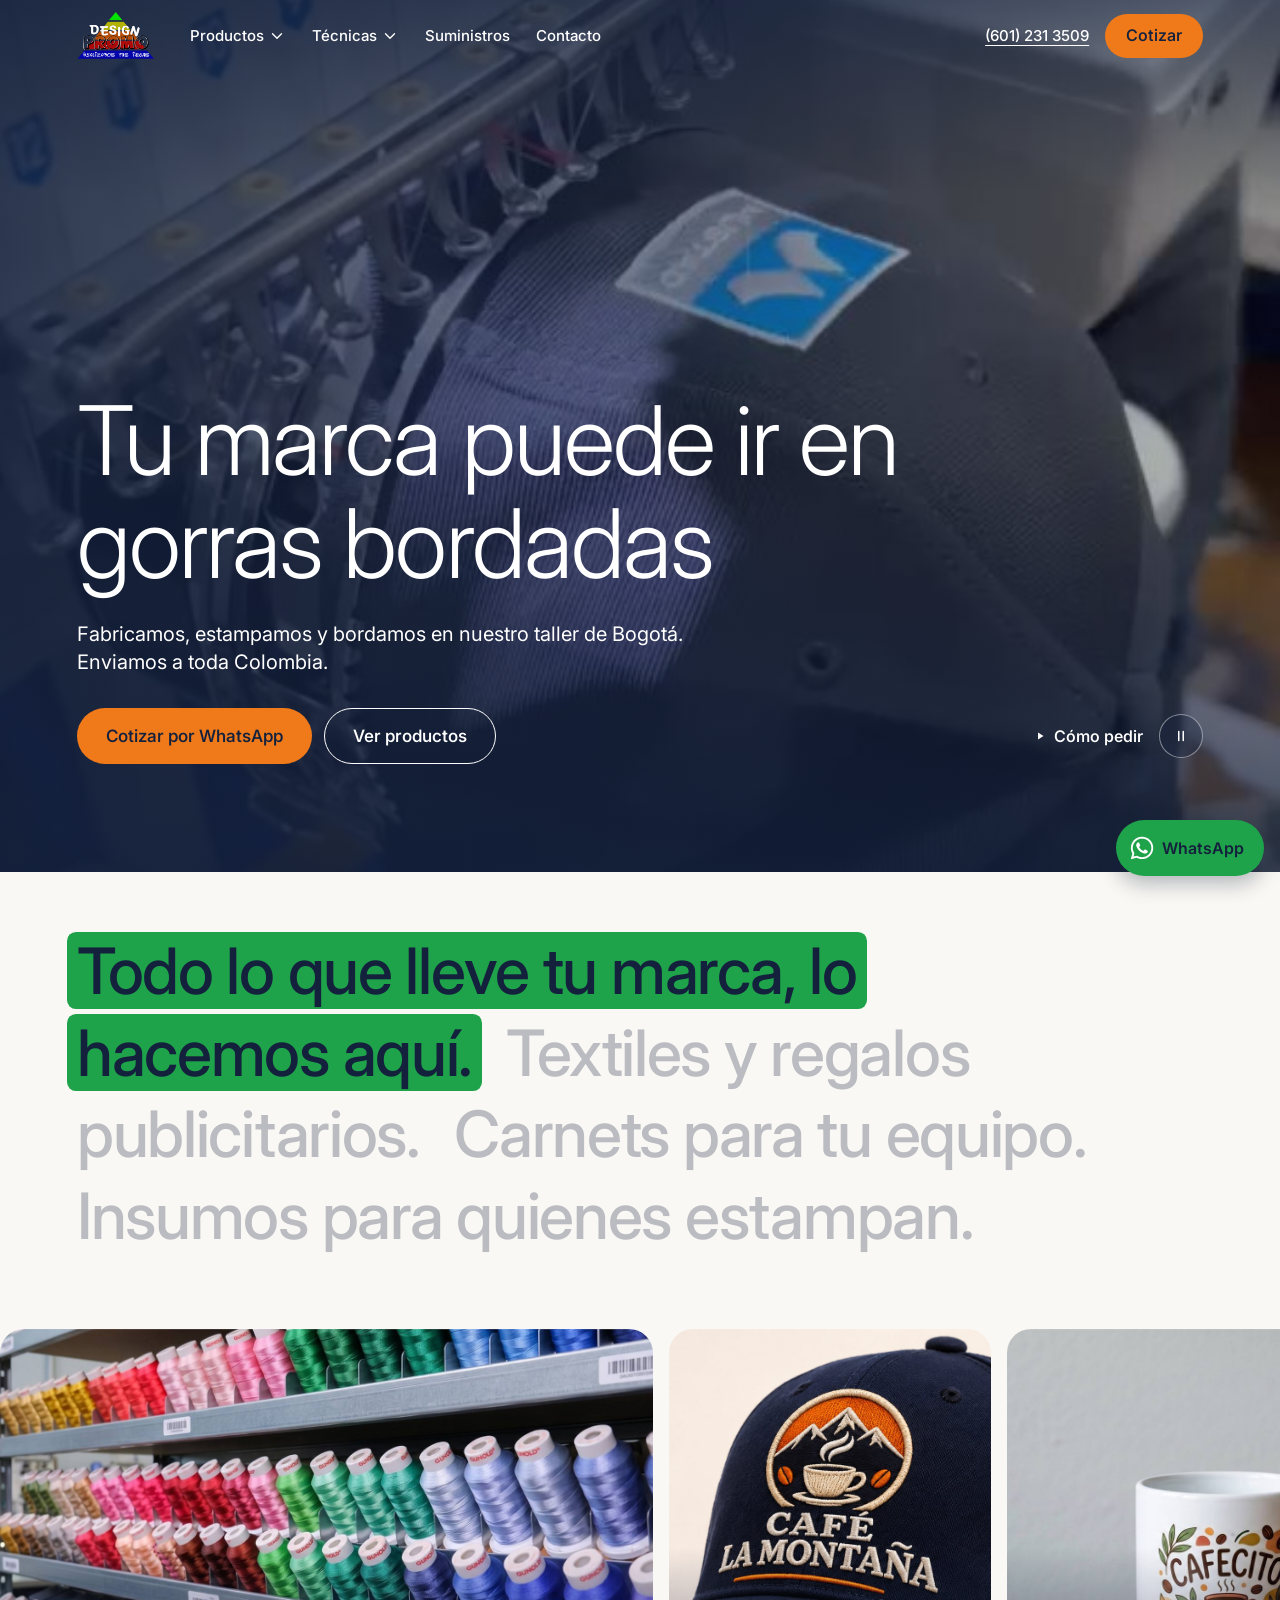
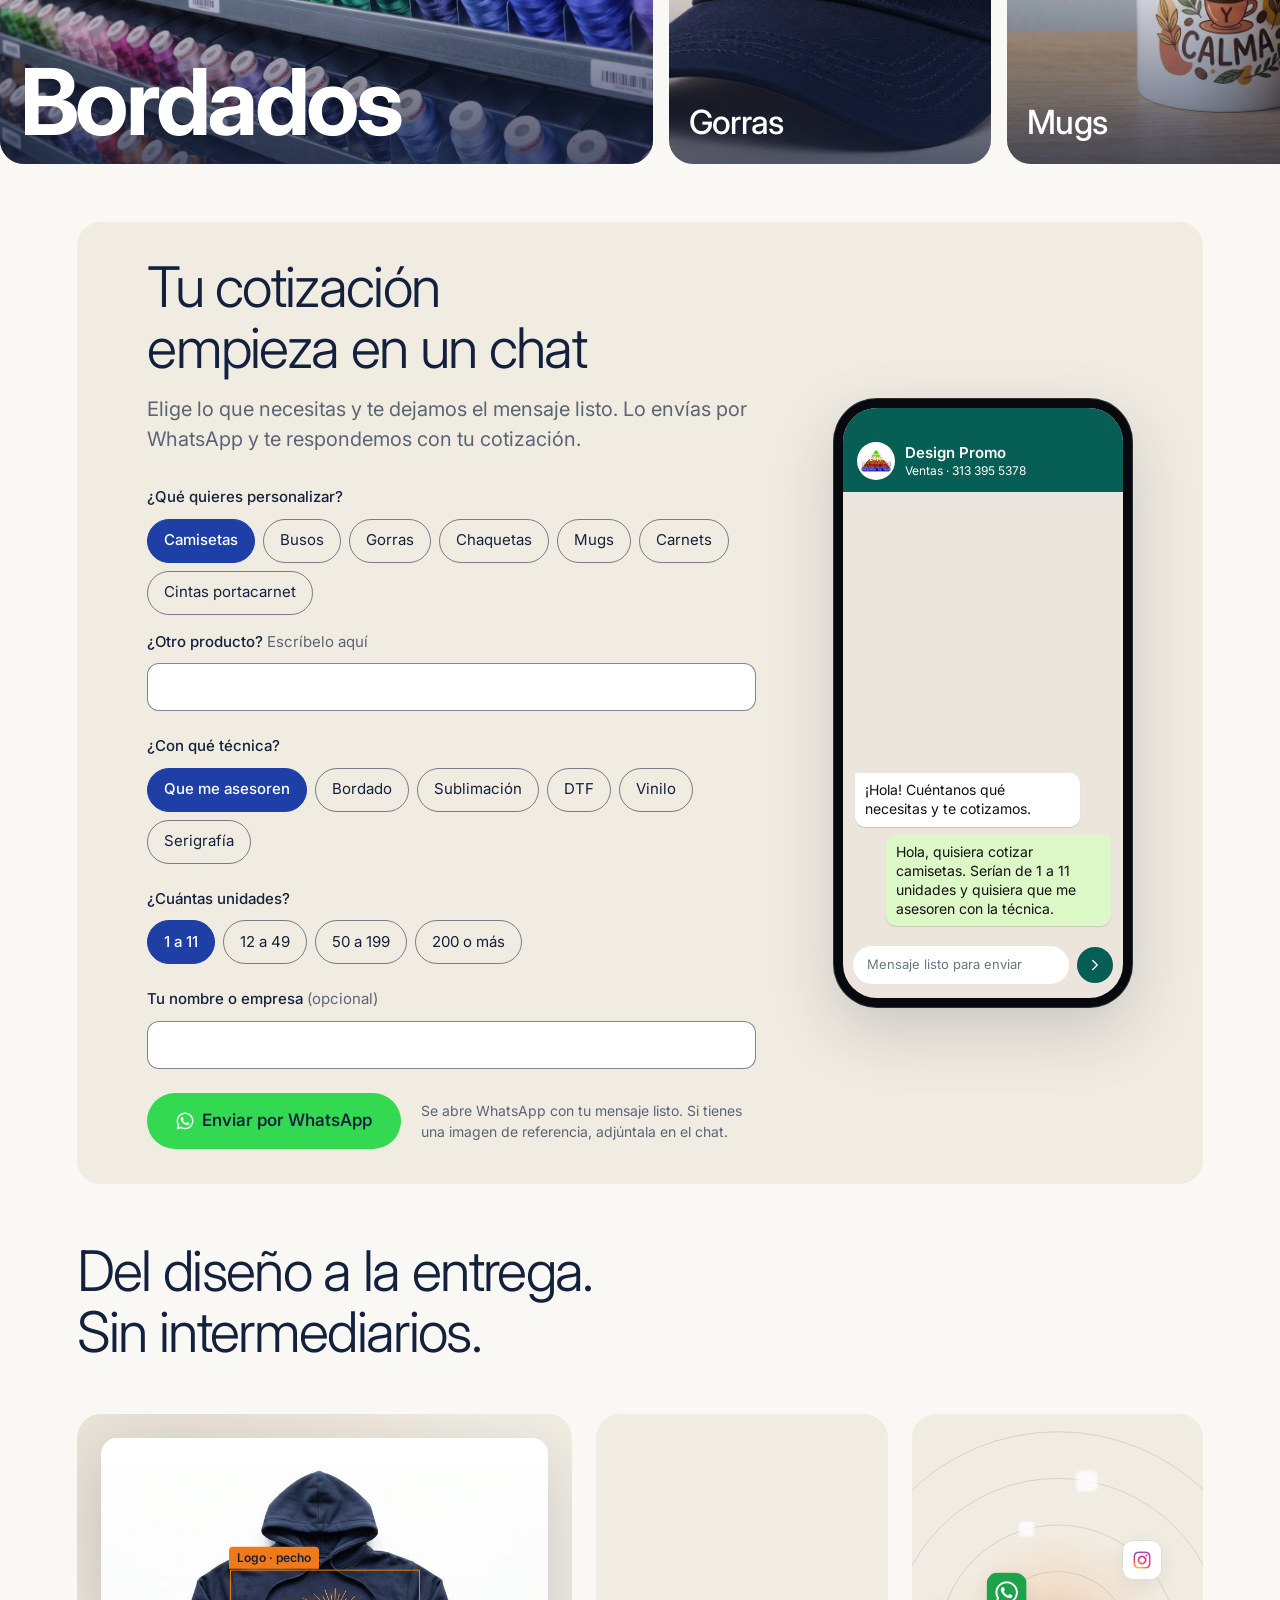
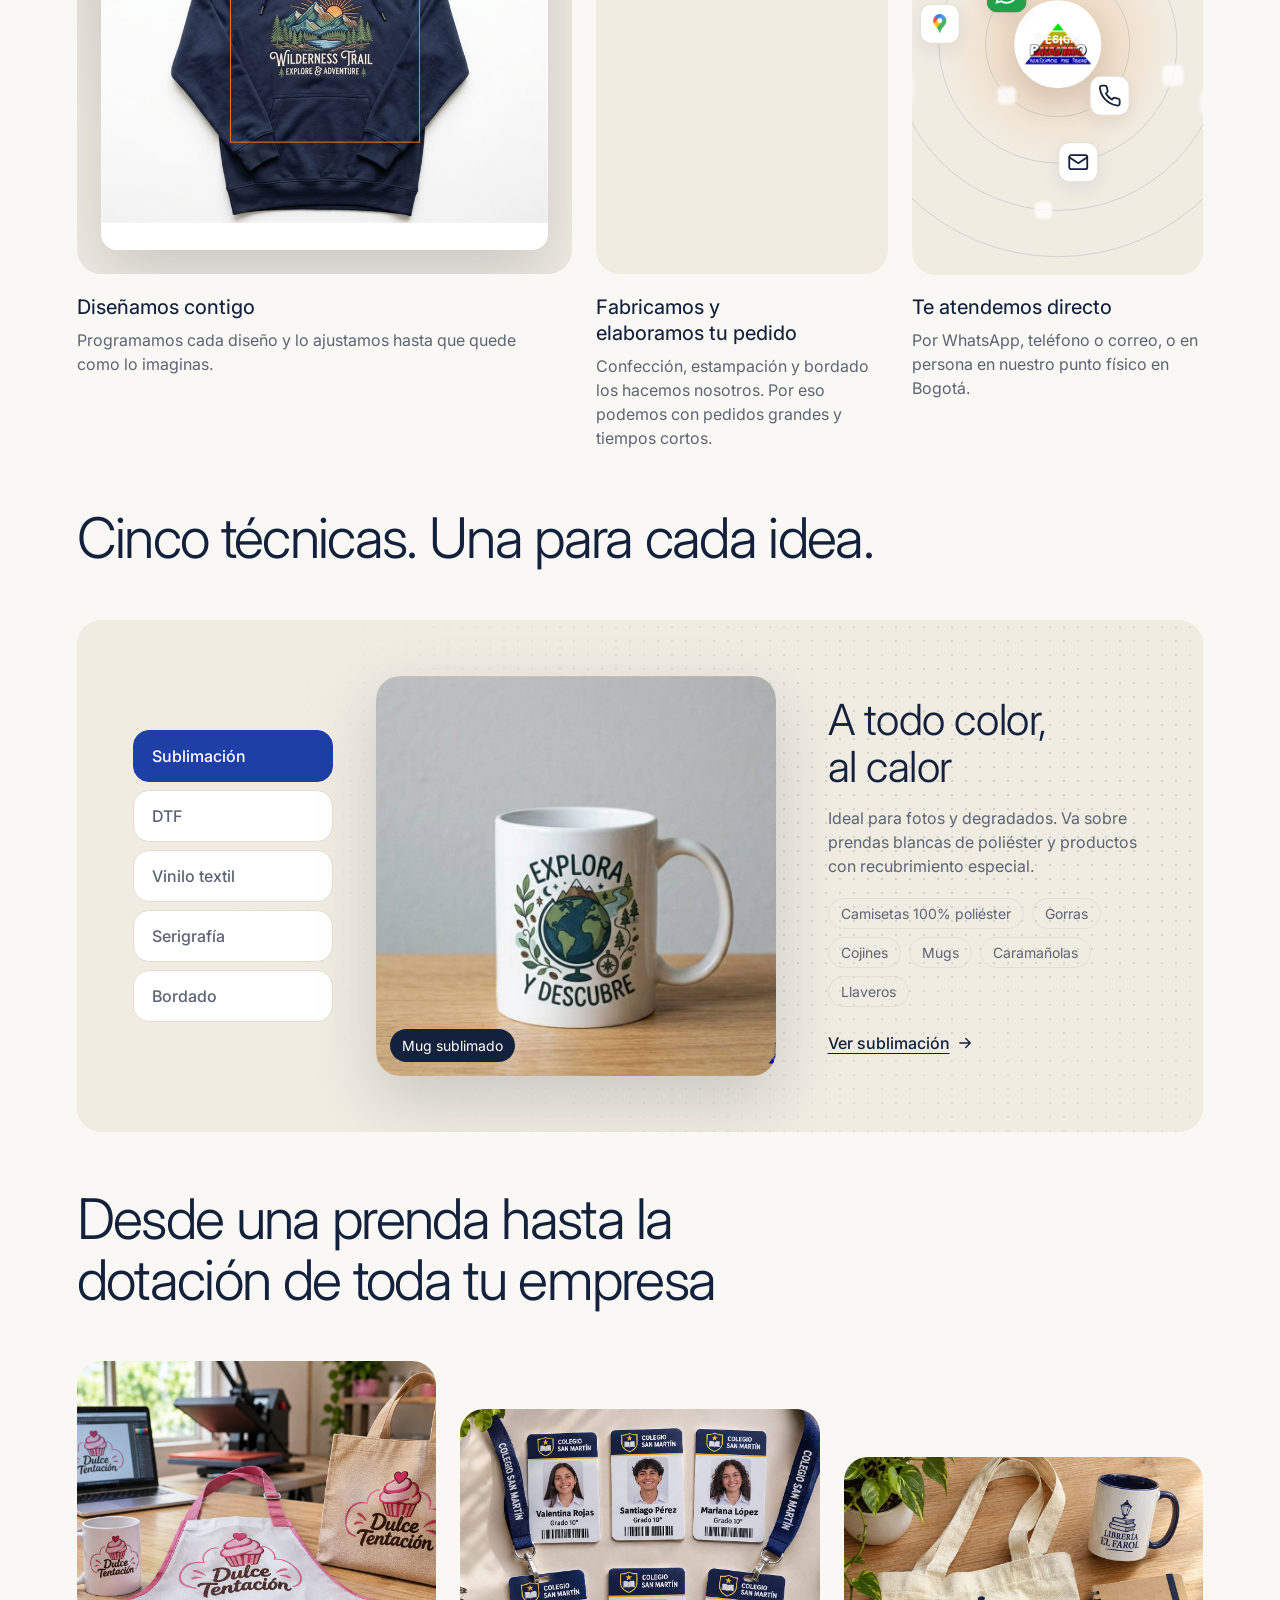
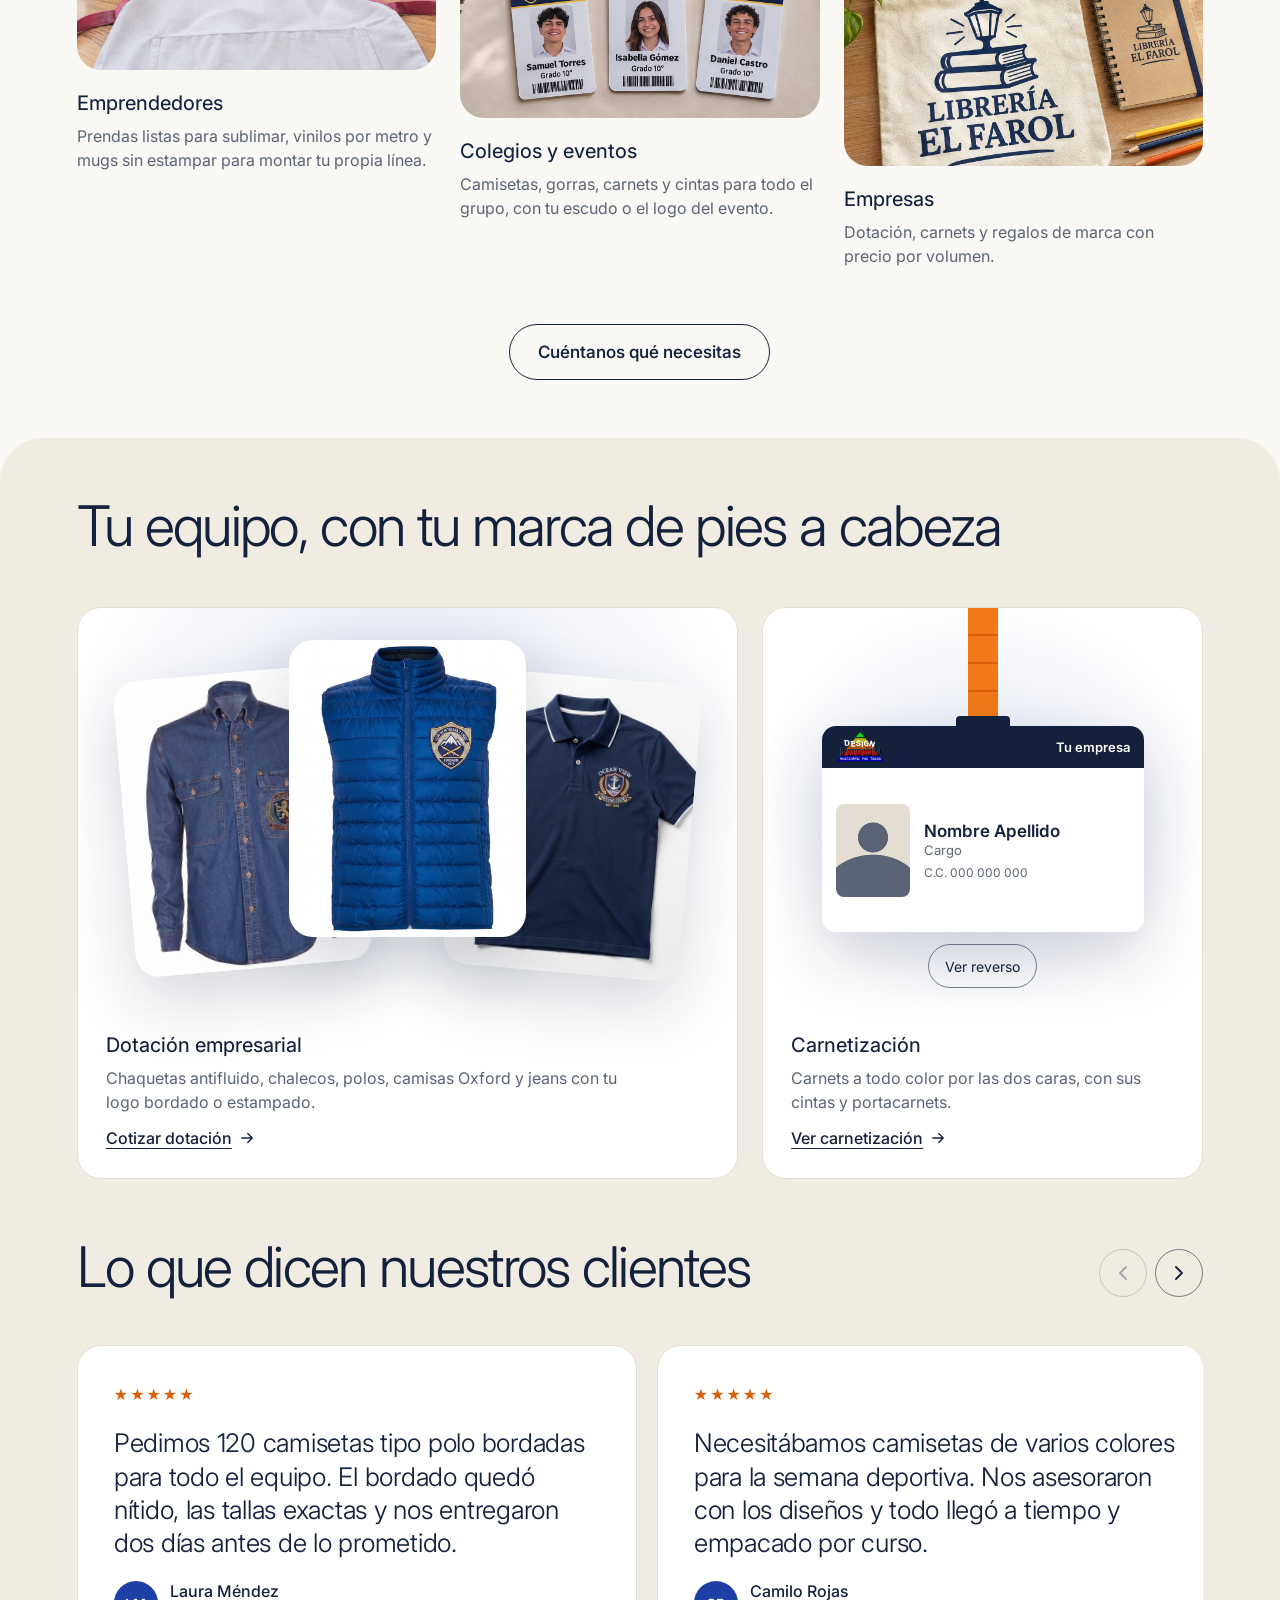
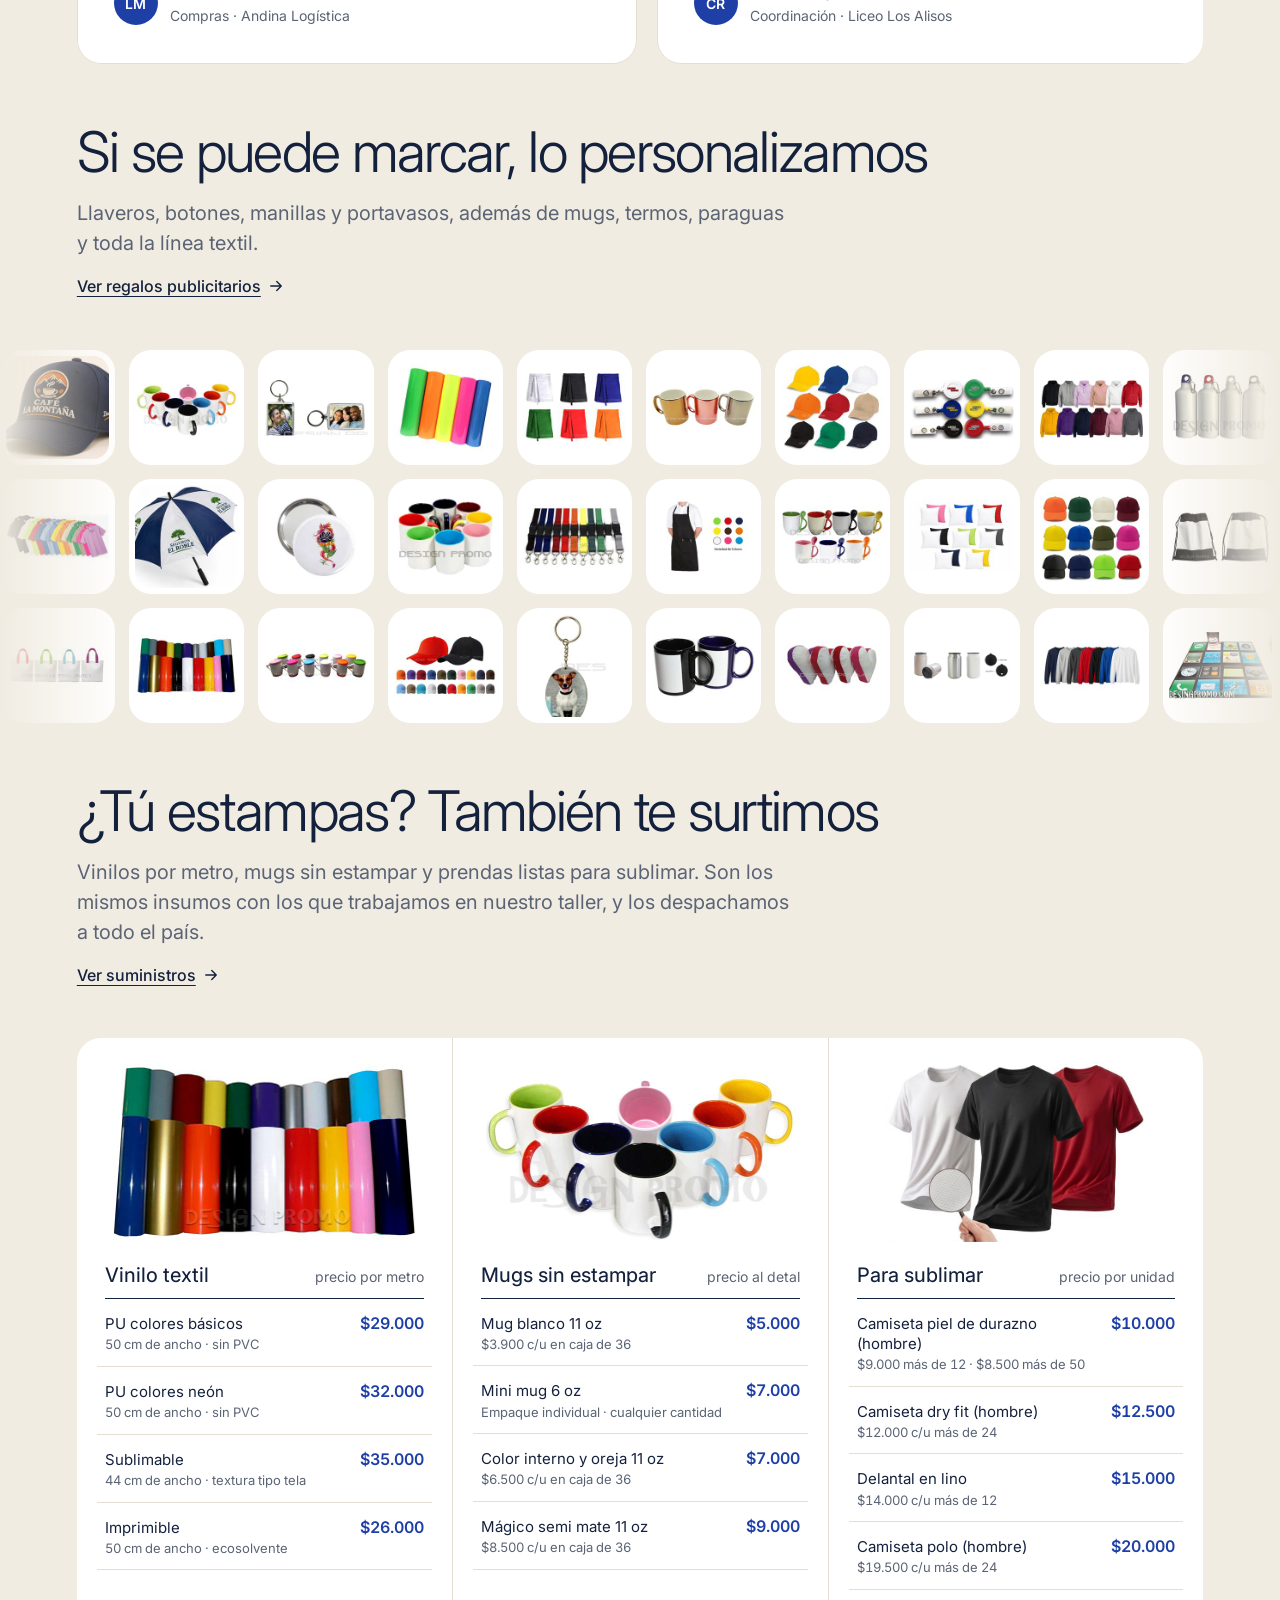
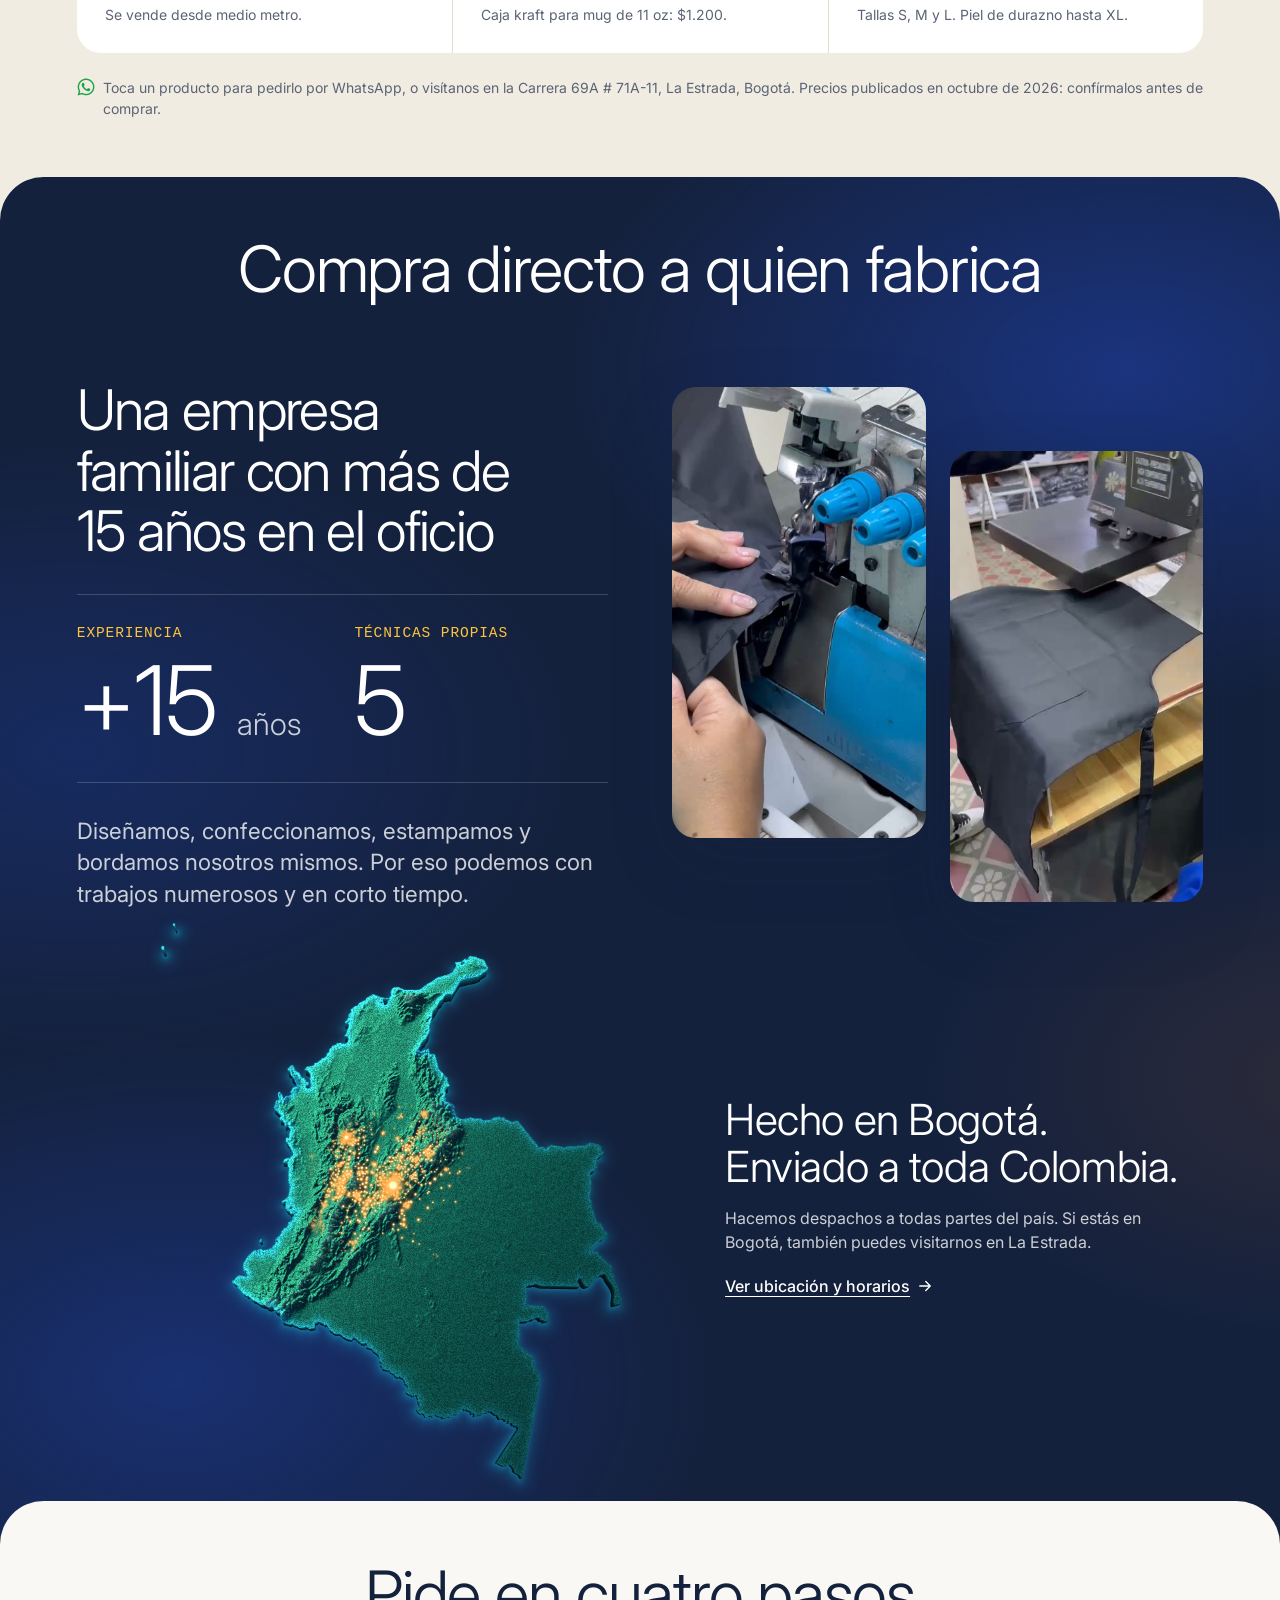
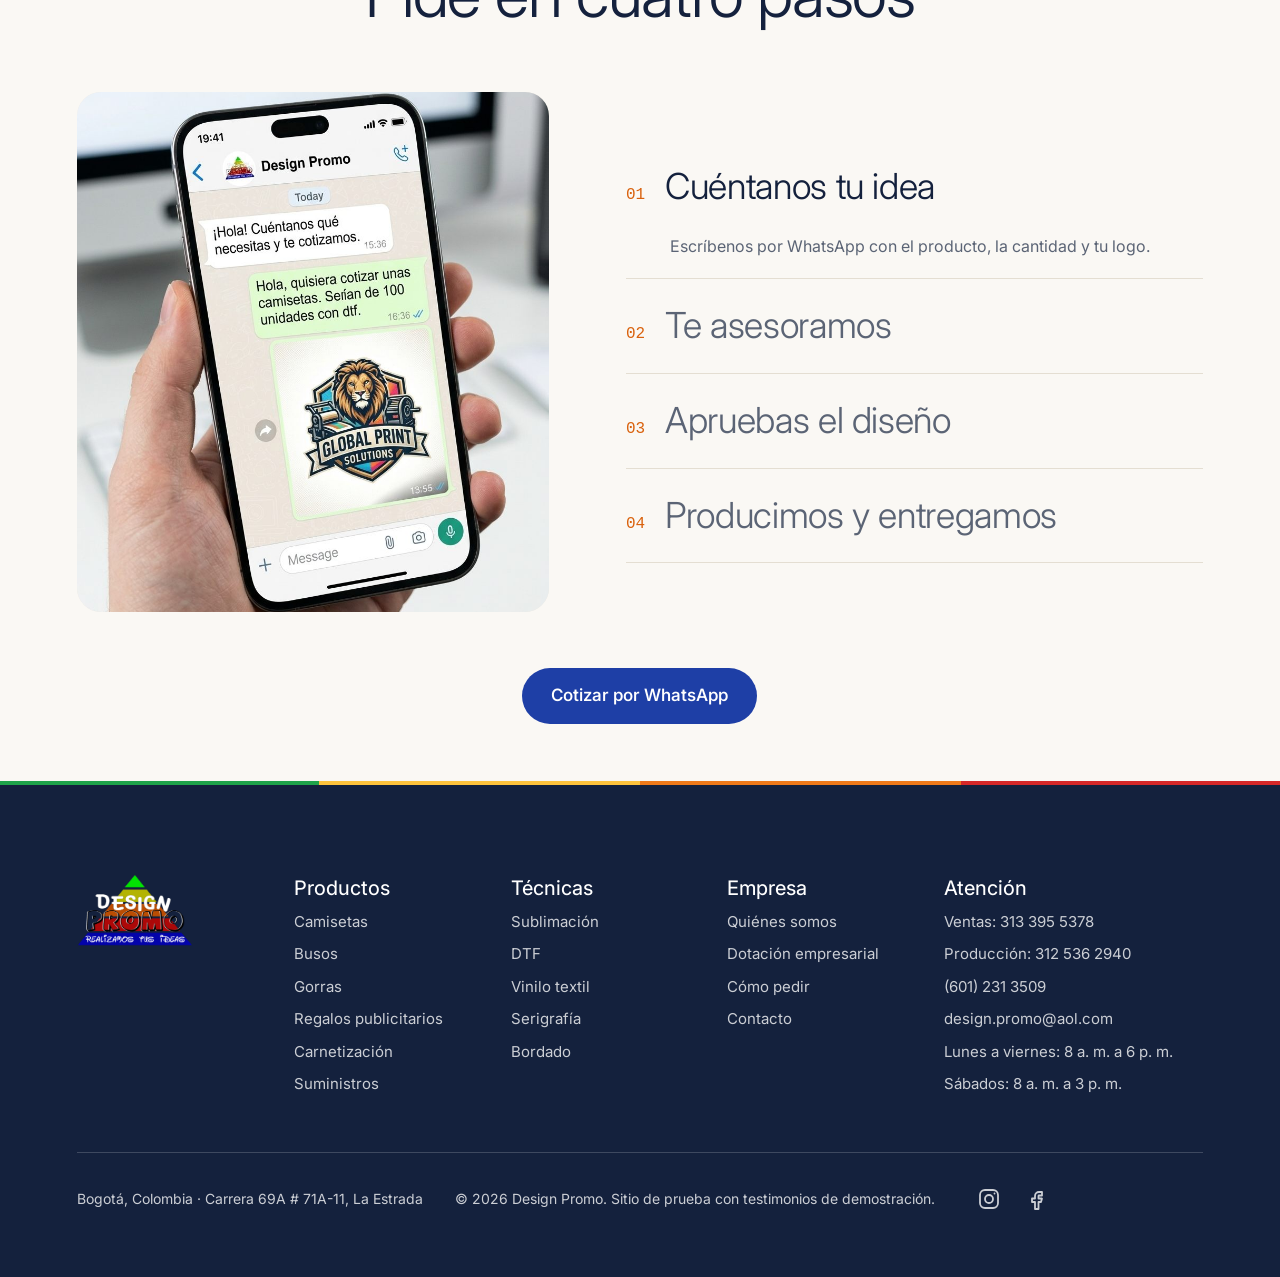
==== commit 82c51e69: "Quita las imágenes de manillas y pad mouse del mosaico de inicio Co-Authored-By: Claude Opus 5.5 <no" ====
--- a/index.html
+++ b/index.html
@@ -503,7 +503,6 @@
 					<img src="assets/img/mini/mug-color.jpg" alt="" loading="lazy" width="240" height="240">
 					<img src="assets/img/mini/llaveros-plasticos.jpg" alt="" loading="lazy" width="240" height="240">
 					<img src="assets/img/mini/vinilo-neon.jpg" alt="" loading="lazy" width="240" height="240">
-					<img src="assets/img/mini/manillas.jpg" alt="" loading="lazy" width="240" height="240">
 					<img src="assets/img/mini/delantal-cintura.jpg" alt="" loading="lazy" width="240" height="240">
 					<img src="assets/img/mini/mug-espejo.jpg" alt="" loading="lazy" width="240" height="240">
 					<img src="assets/img/mini/gorra-dril.jpg" alt="" loading="lazy" width="240" height="240">
@@ -534,7 +533,6 @@
 					<img src="assets/img/mini/llaveros-polimero.jpg" alt="" loading="lazy" width="240" height="240">
 					<img src="assets/img/mini/mug-recuadro.jpg" alt="" loading="lazy" width="240" height="240">
 					<img src="assets/img/mini/cojin-corazon.jpg" alt="" loading="lazy" width="240" height="240">
-					<img src="assets/img/mini/pad-mouse.jpg" alt="" loading="lazy" width="240" height="240">
 					<img src="assets/img/mini/lata.jpg" alt="" loading="lazy" width="240" height="240">
 					<img src="assets/img/mini/camibuso.jpg" alt="" loading="lazy" width="240" height="240">
 					<img src="assets/img/mini/portavasos.jpg" alt="" loading="lazy" width="240" height="240">
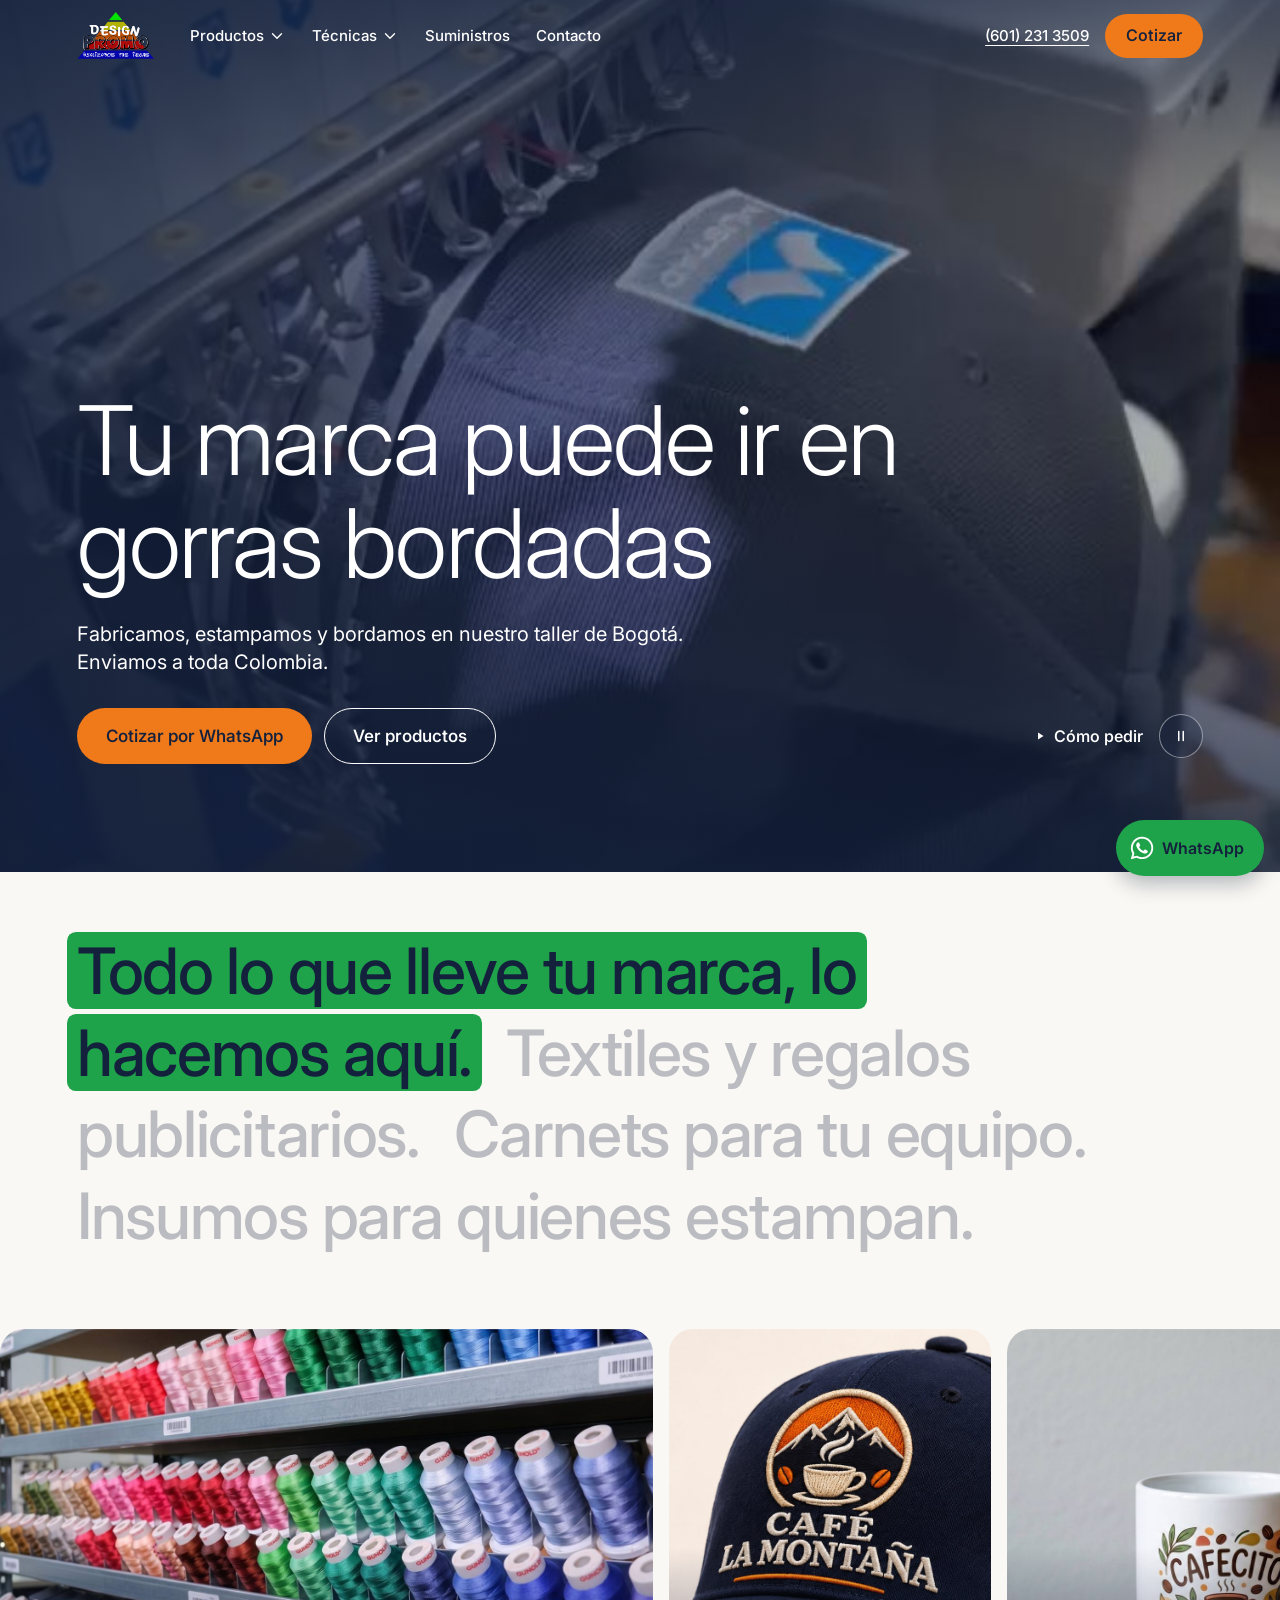
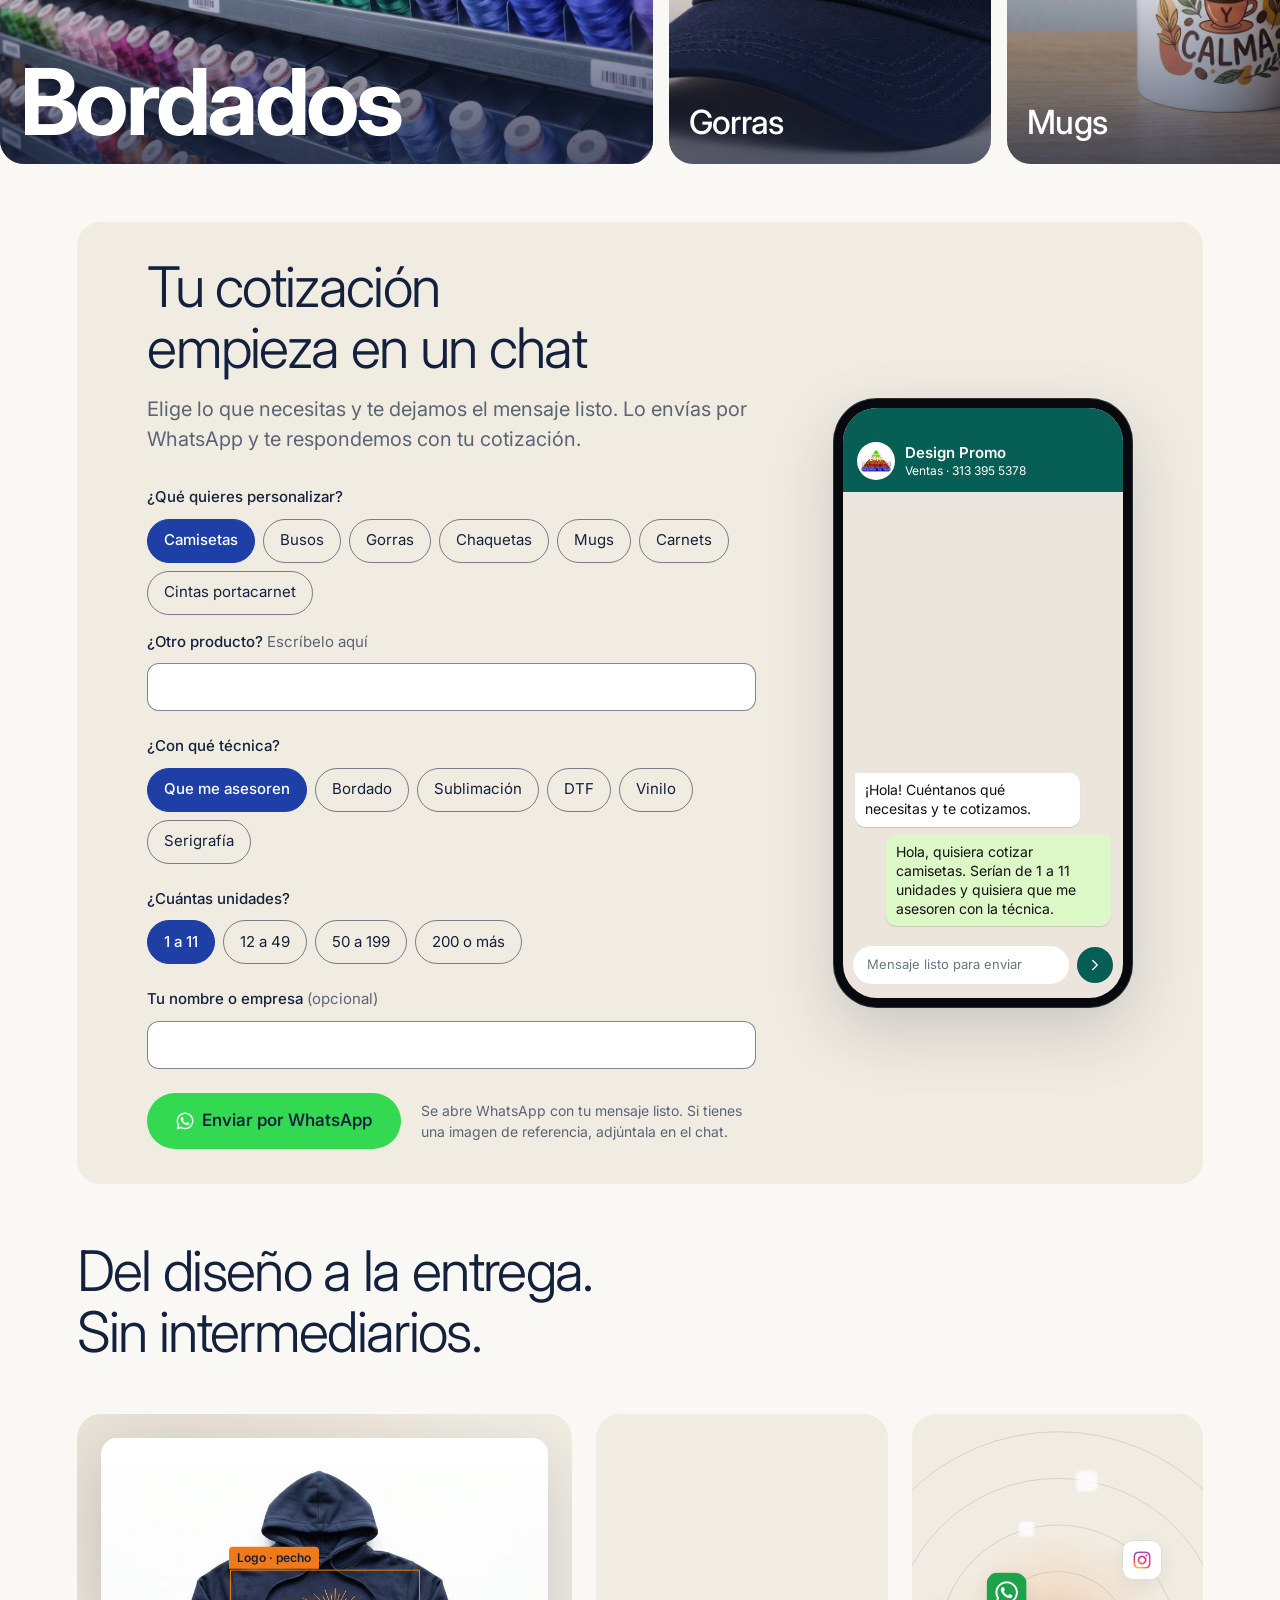
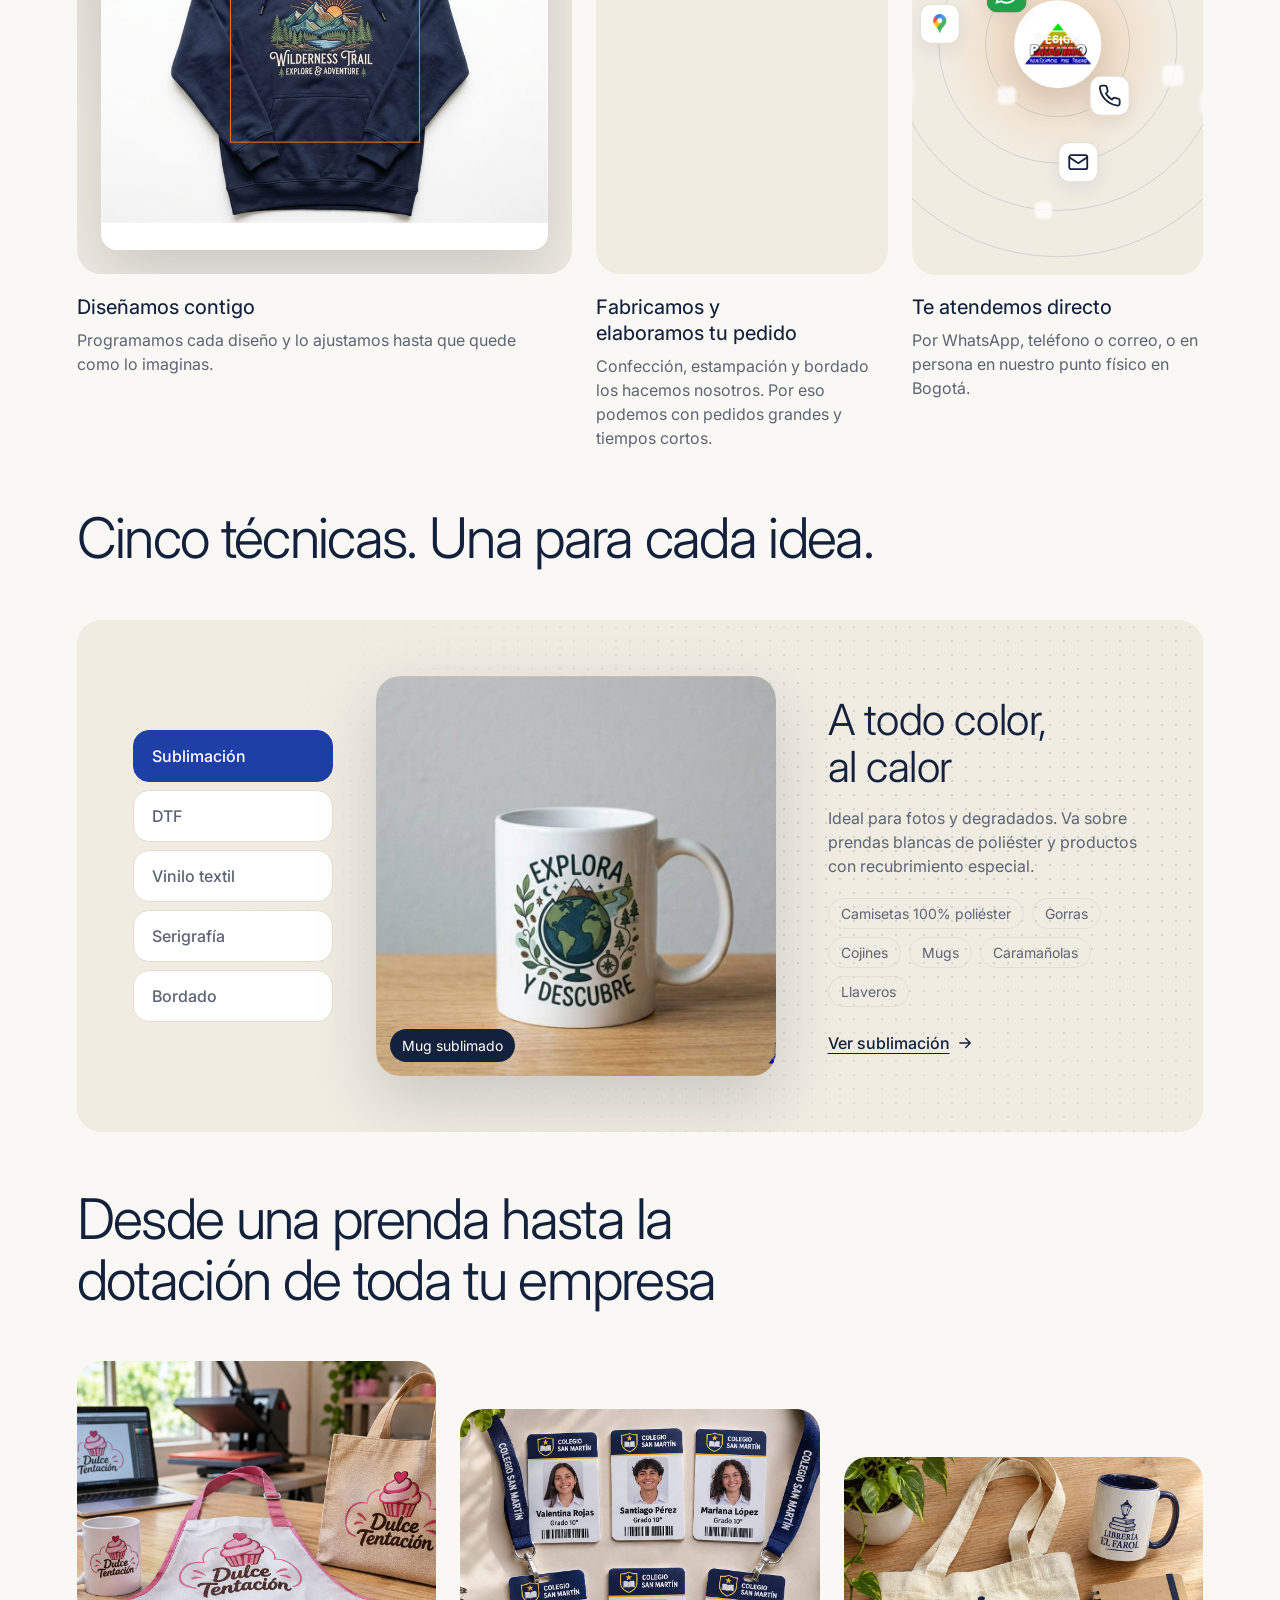
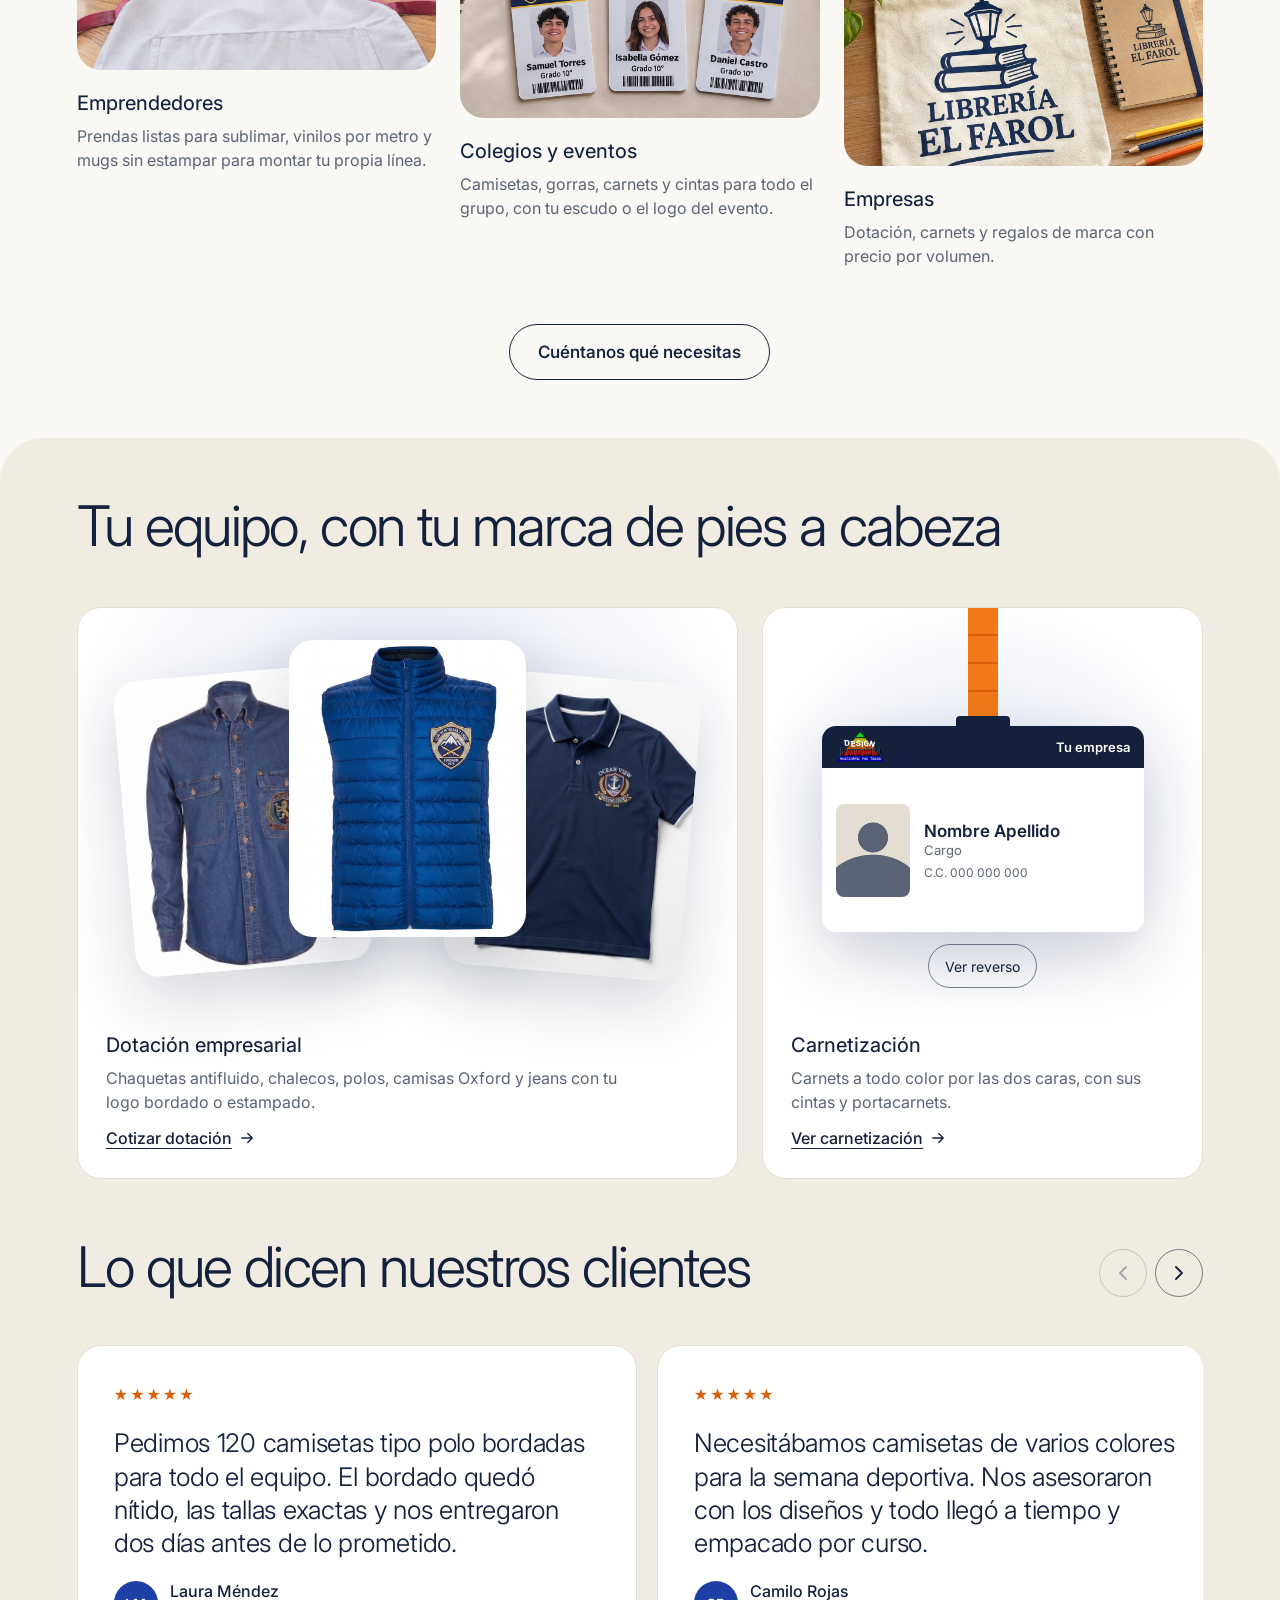
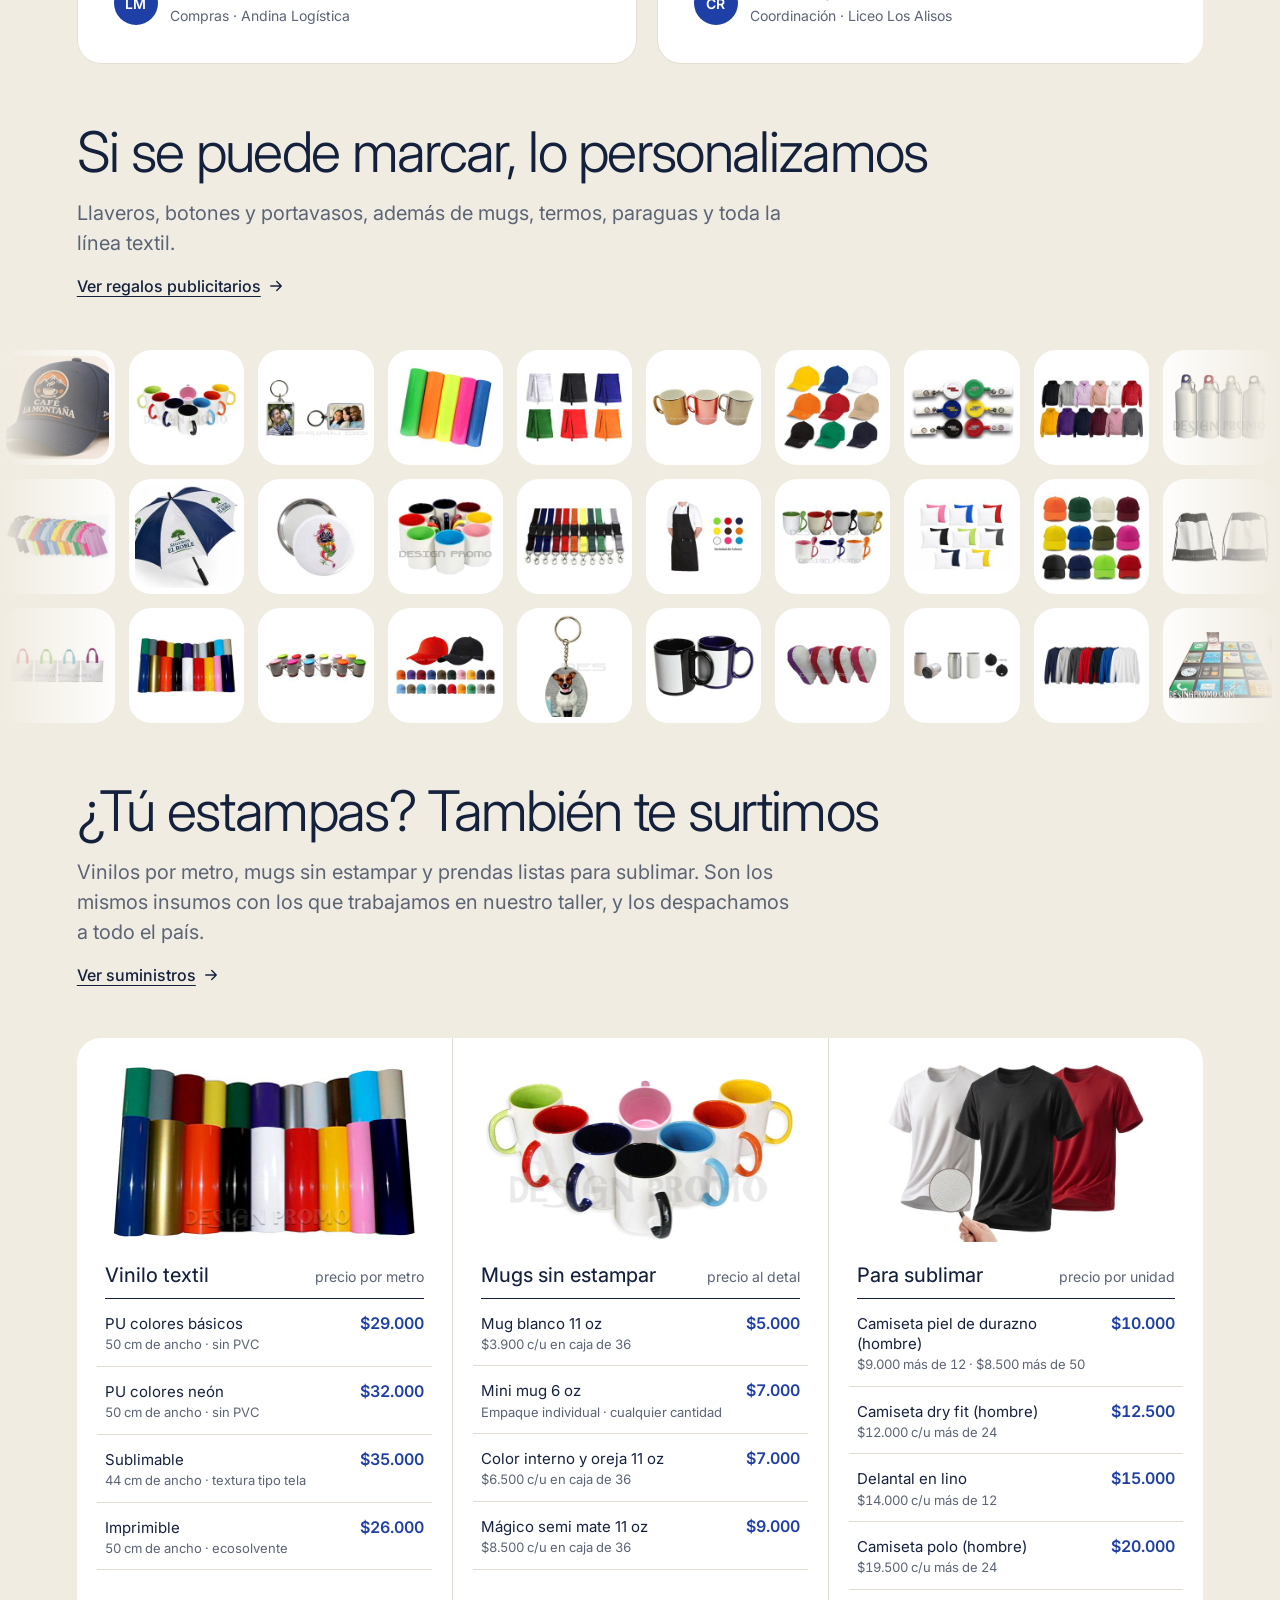
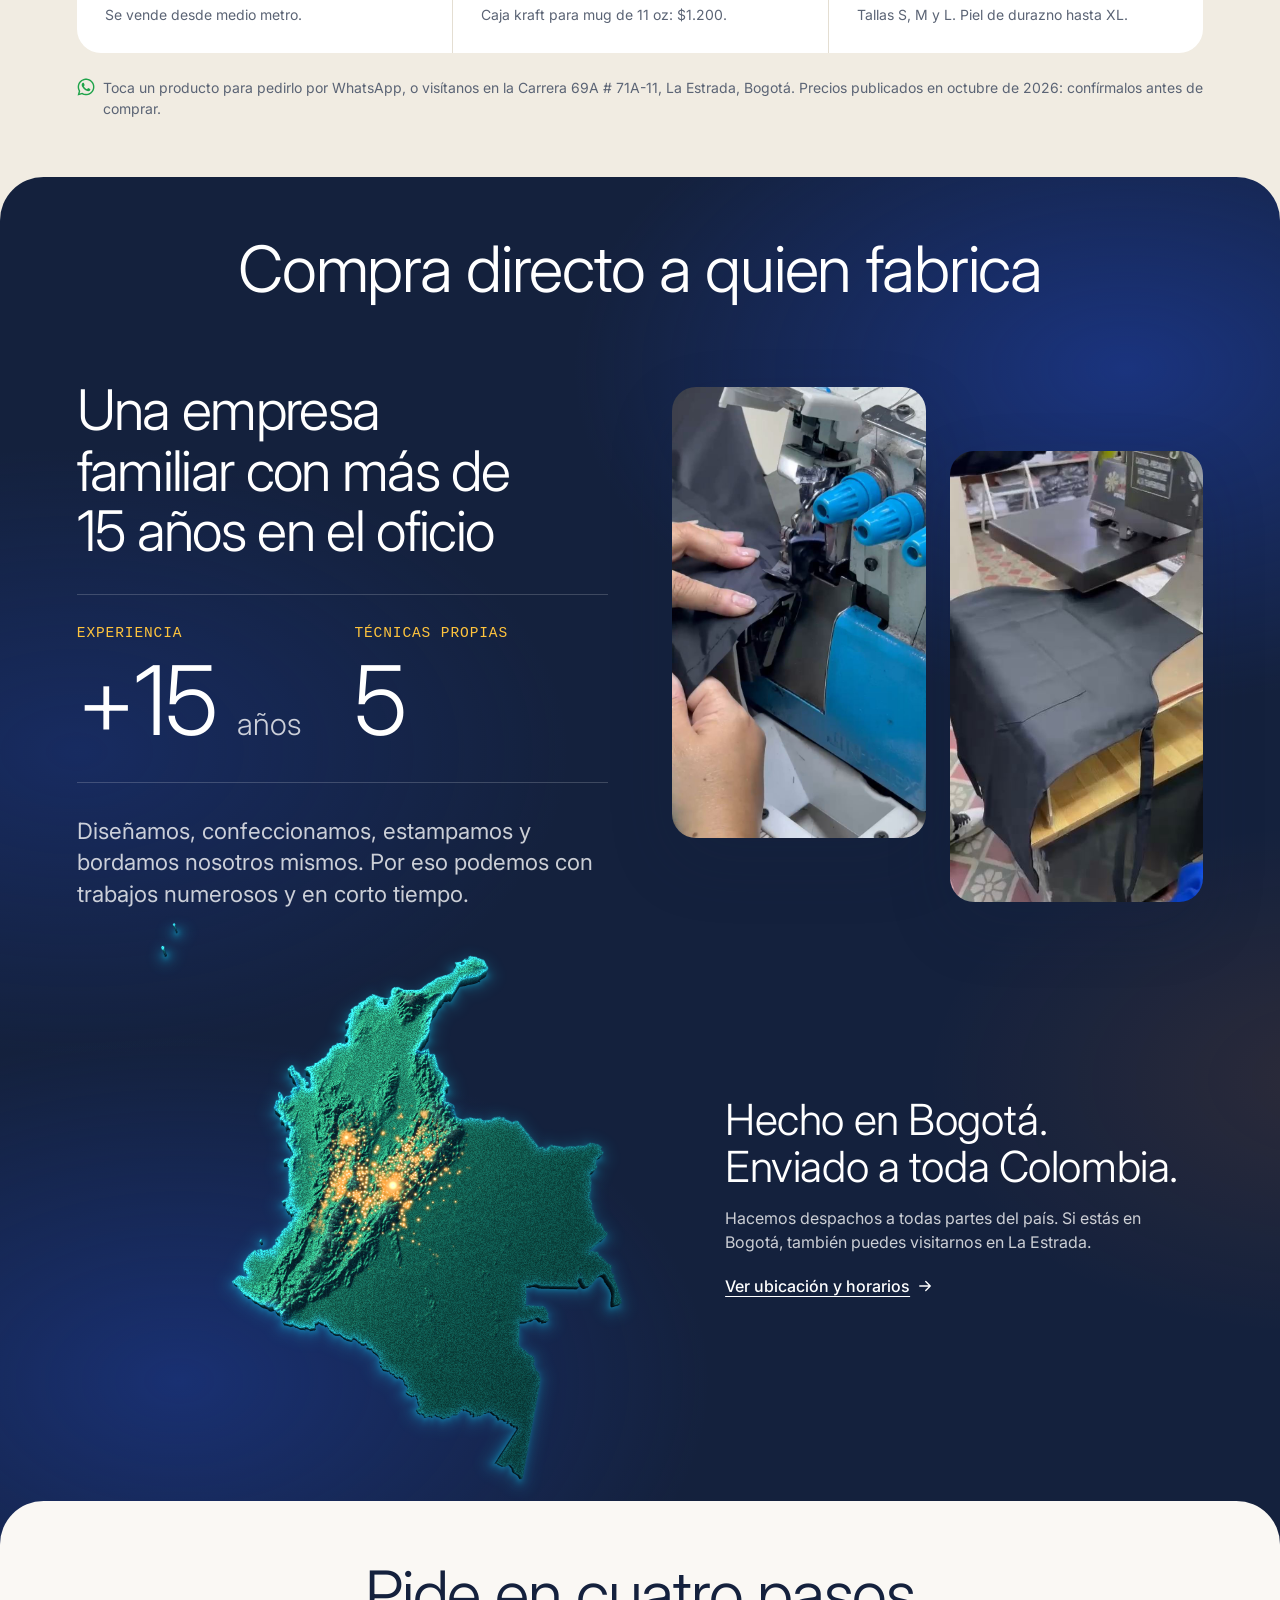
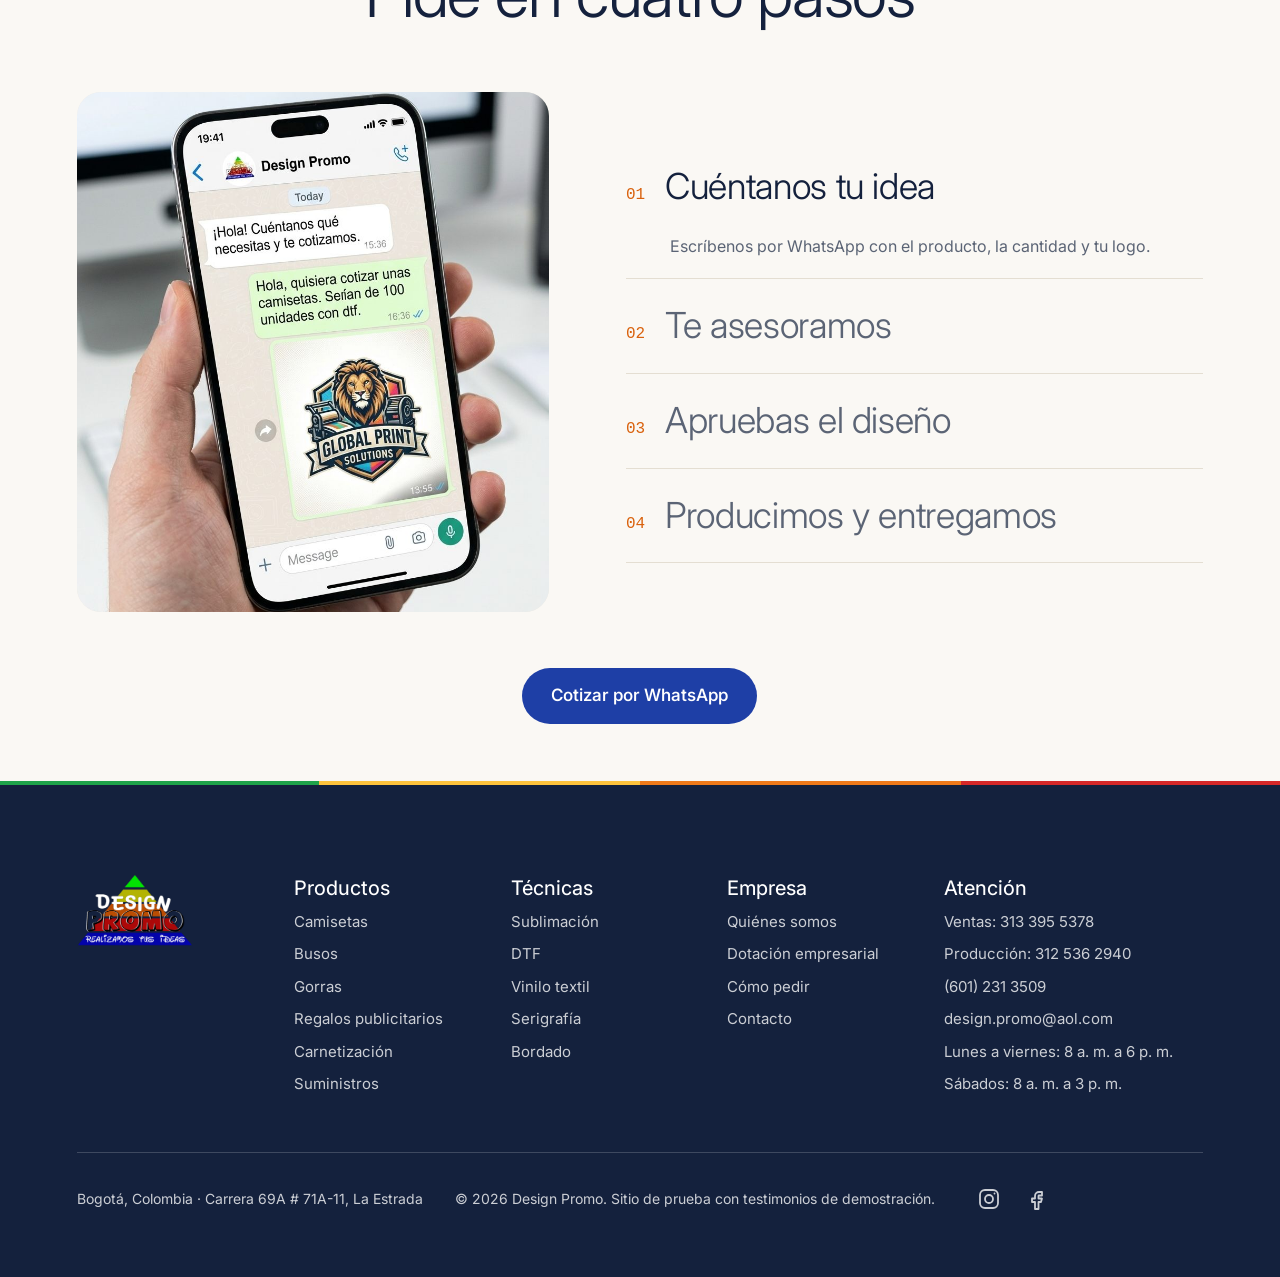
==== commit 4ec8887f: "Quita las tarjetas de Manillas satinadas y Pad mouse del catálogo Co-Authored-By: Claude Opus 5.5 <n" ====
--- a/index.html
+++ b/index.html
@@ -494,7 +494,7 @@
 		<section class="section section--flush-top" id="regalos" aria-labelledby="regalos-titulo">
 			<div class="wrap section__head">
 				<h2 class="t-h2" id="regalos-titulo">Si se puede marcar, lo personalizamos</h2>
-				<p class="t-lg section__lead">Llaveros, botones, manillas y portavasos, además de mugs, termos, paraguas y toda la línea textil.</p>
+				<p class="t-lg section__lead">Llaveros, botones y portavasos, además de mugs, termos, paraguas y toda la línea textil.</p>
 				<a class="link" href="productos.html#regalos">Ver regalos publicitarios <svg class="icon icon--s"><use href="#i-arrow"/></svg></a>
 			</div>
 			<div class="thumbs" aria-hidden="true" data-thumbs>
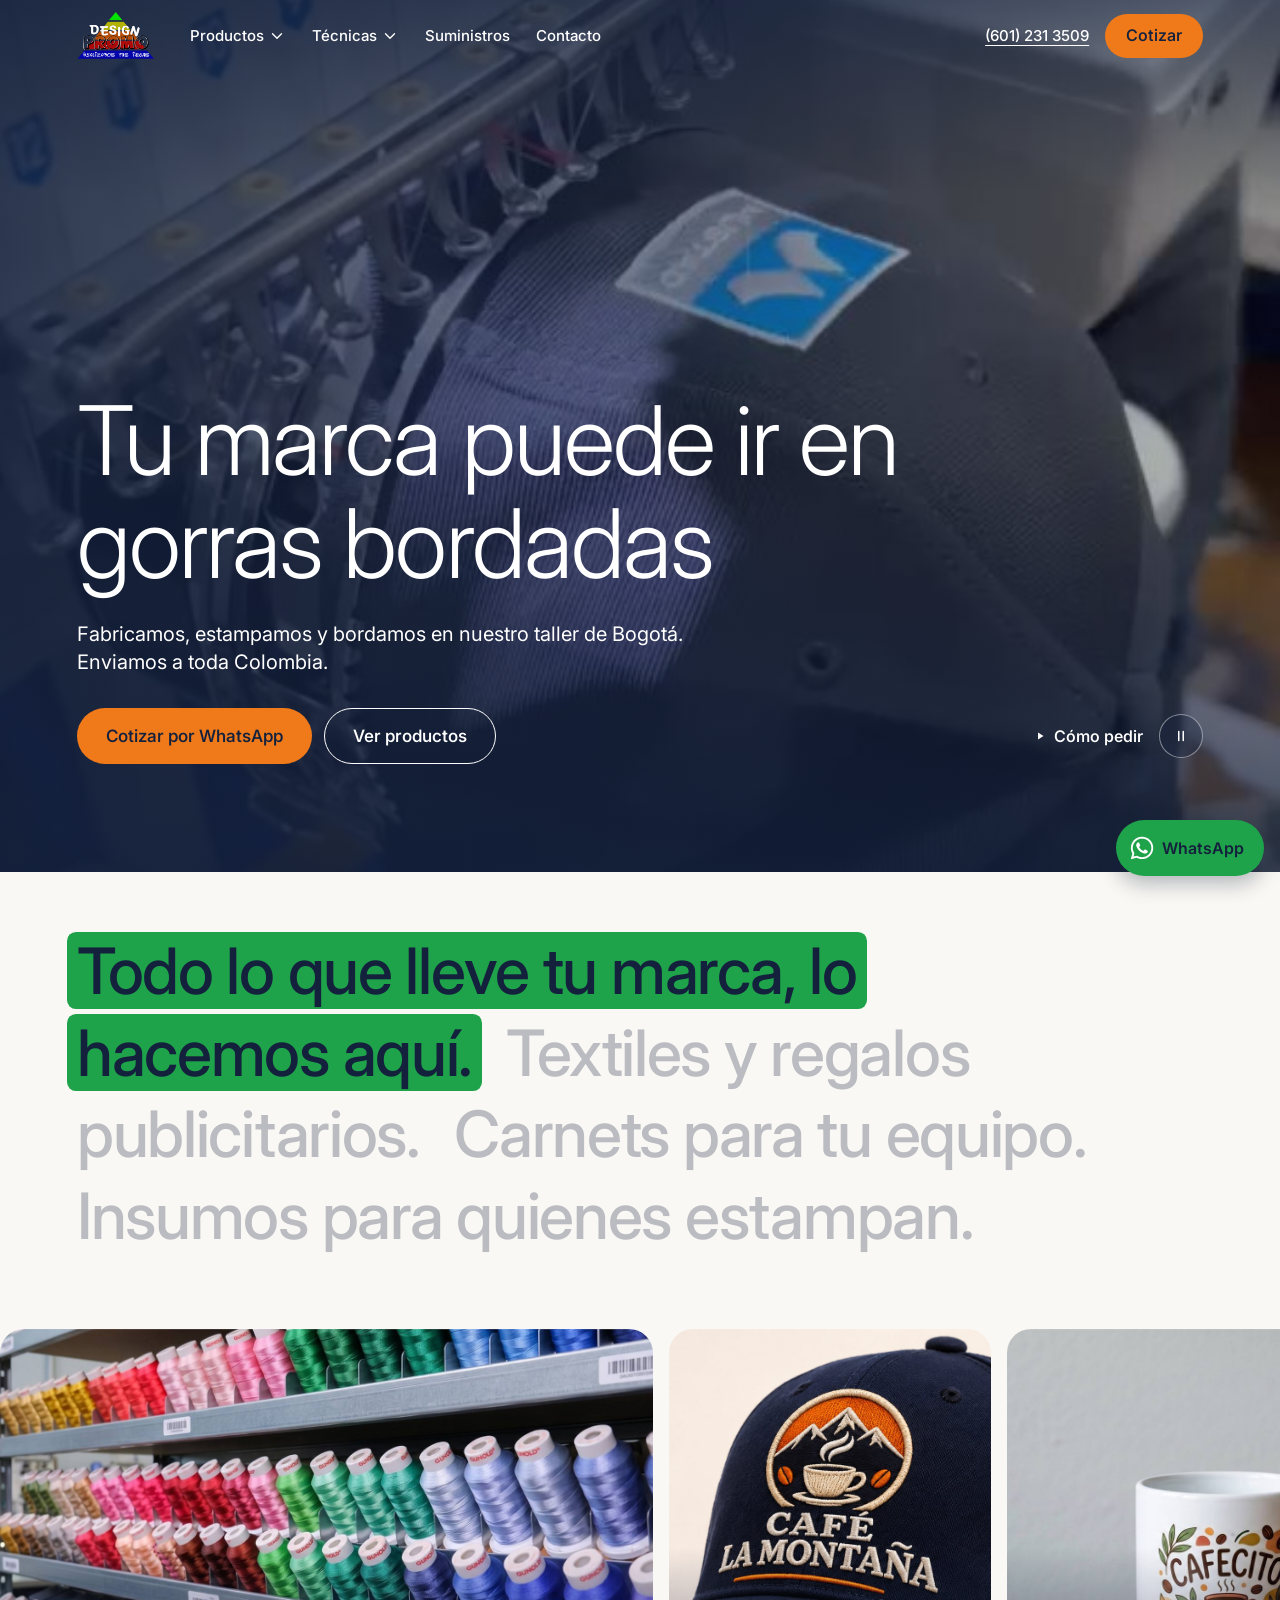
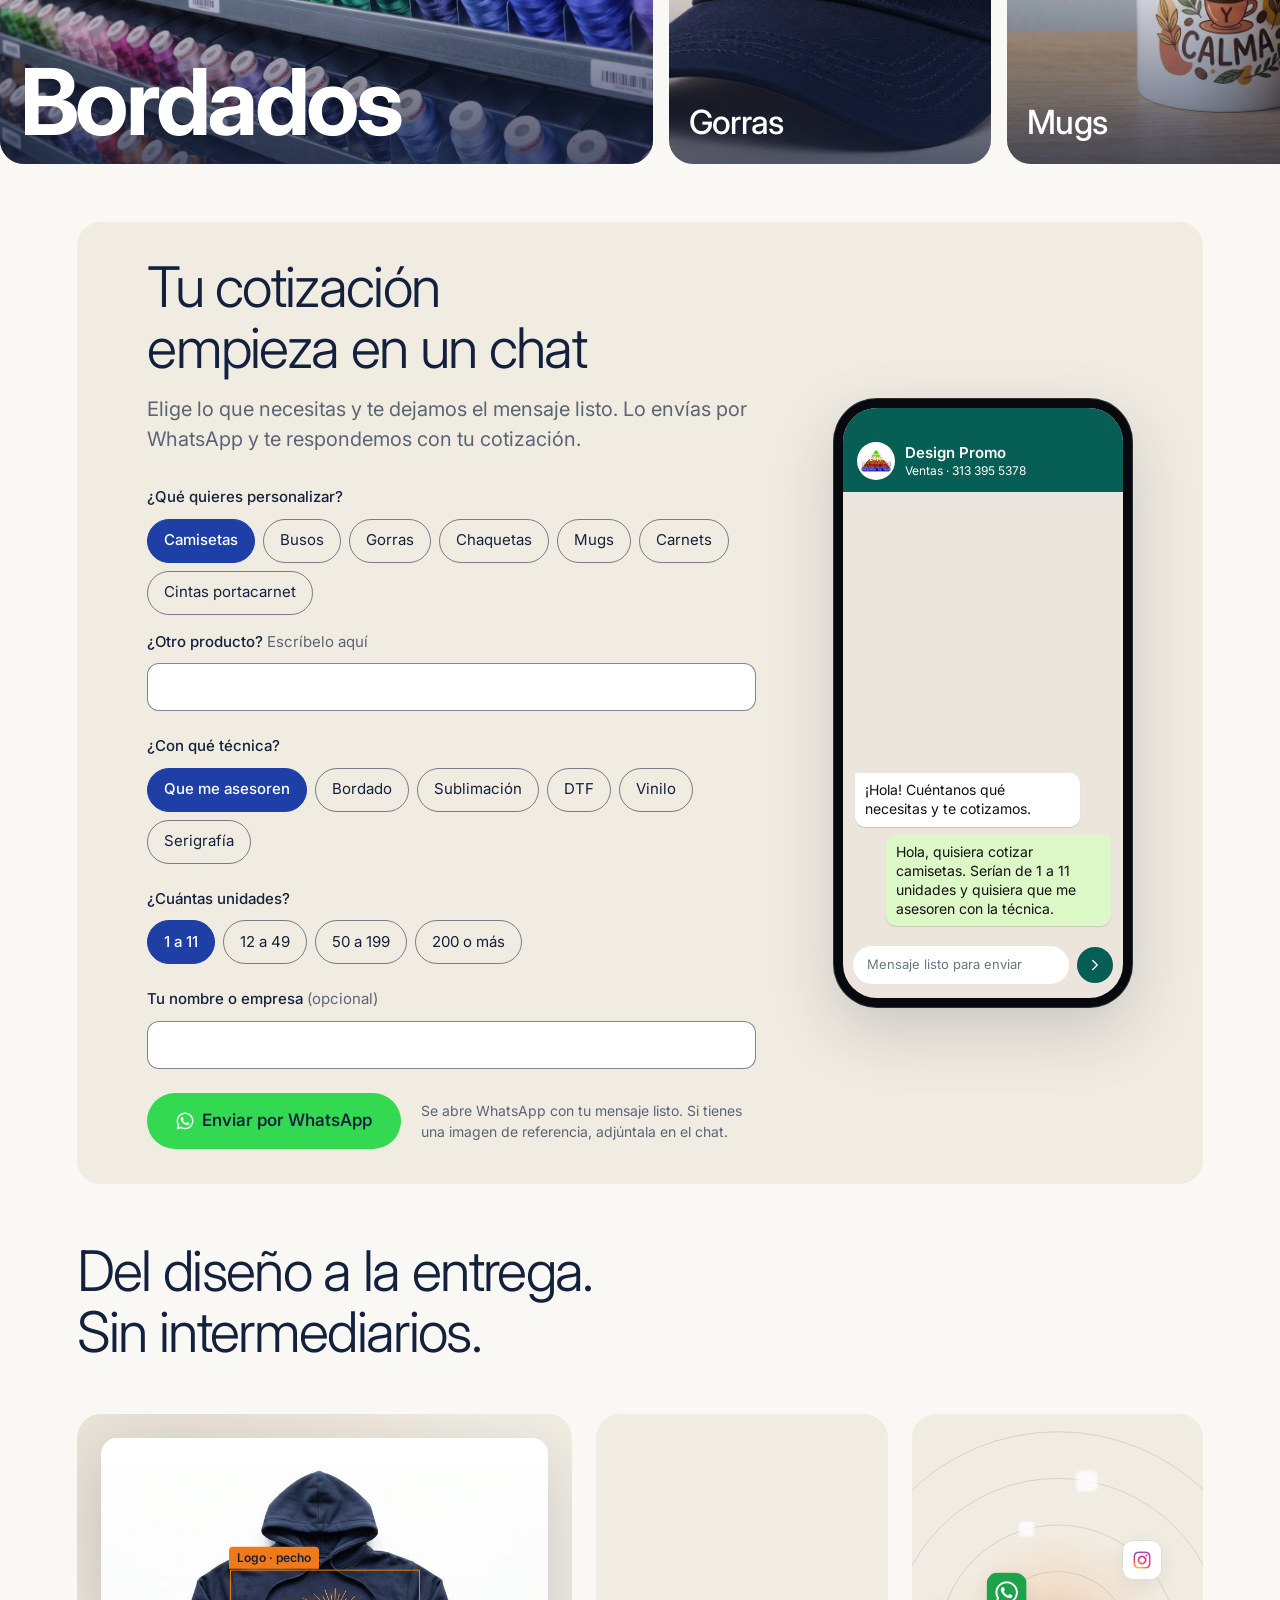
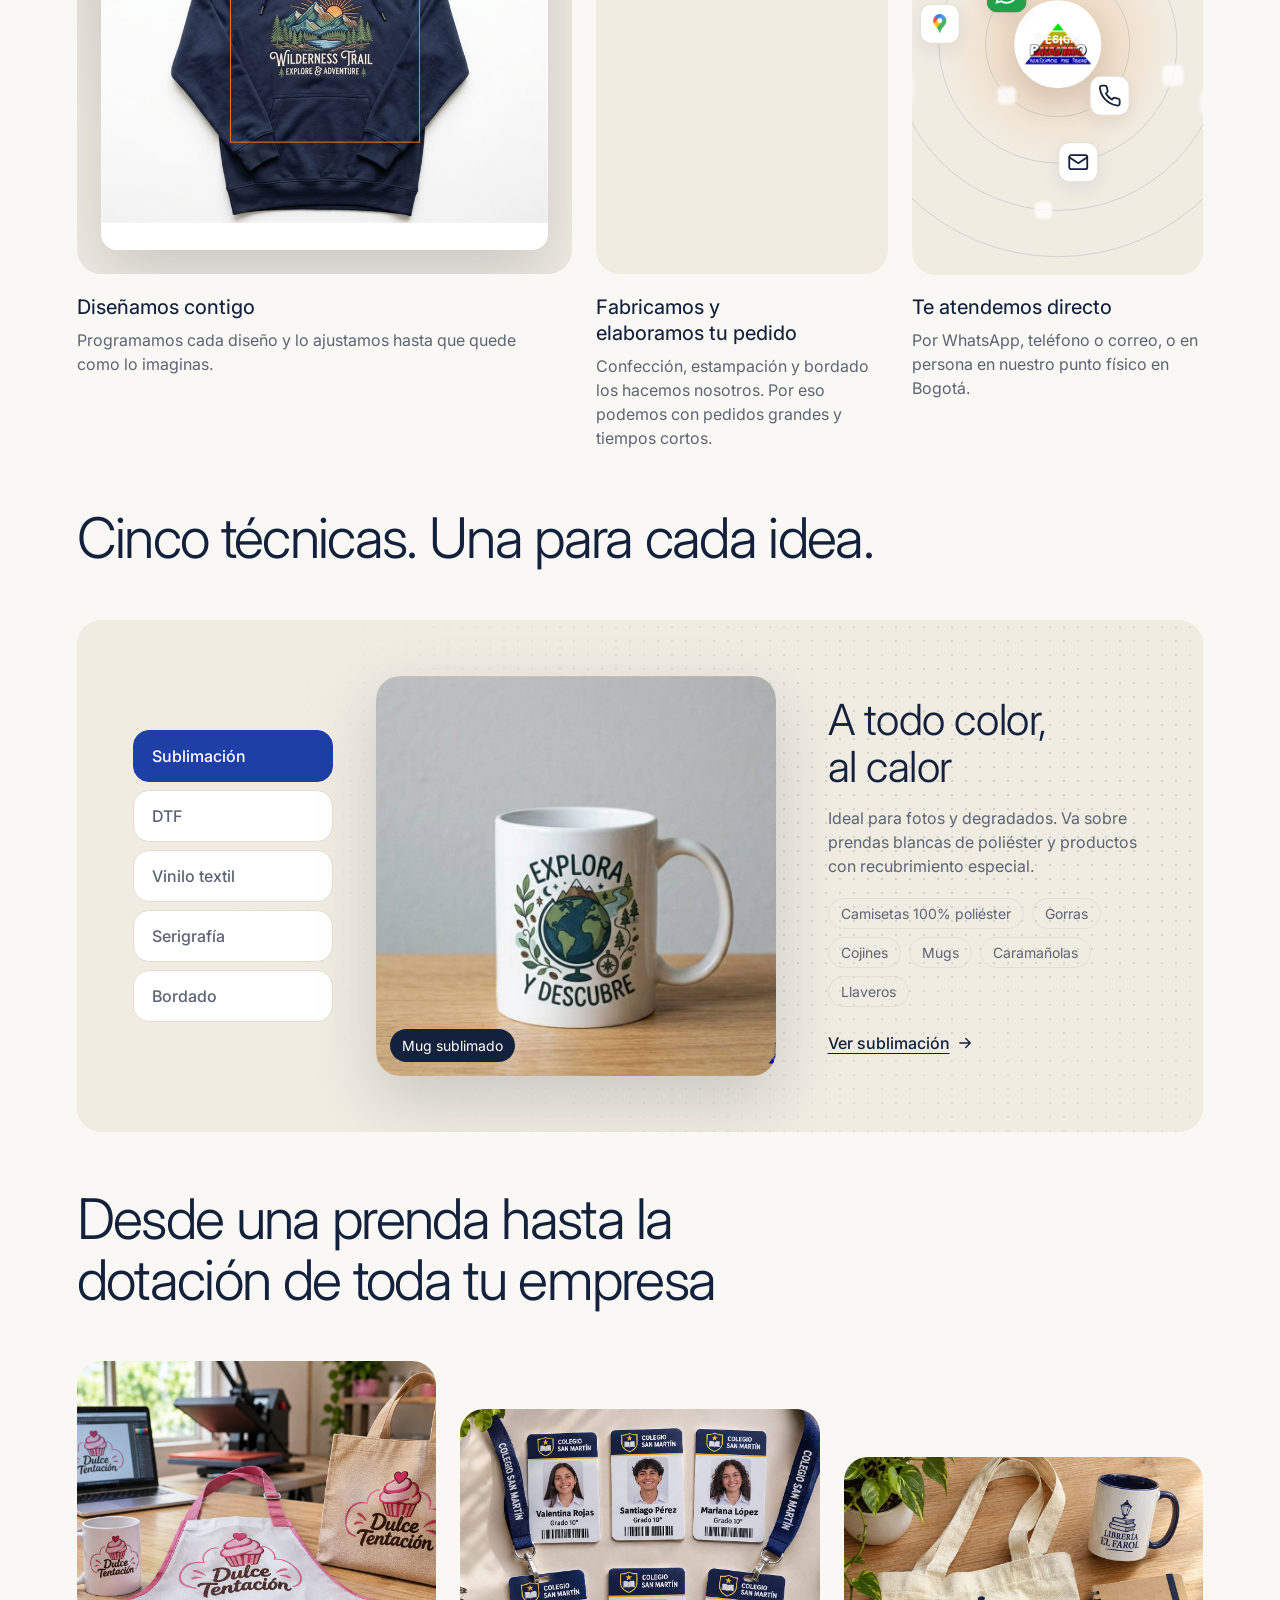
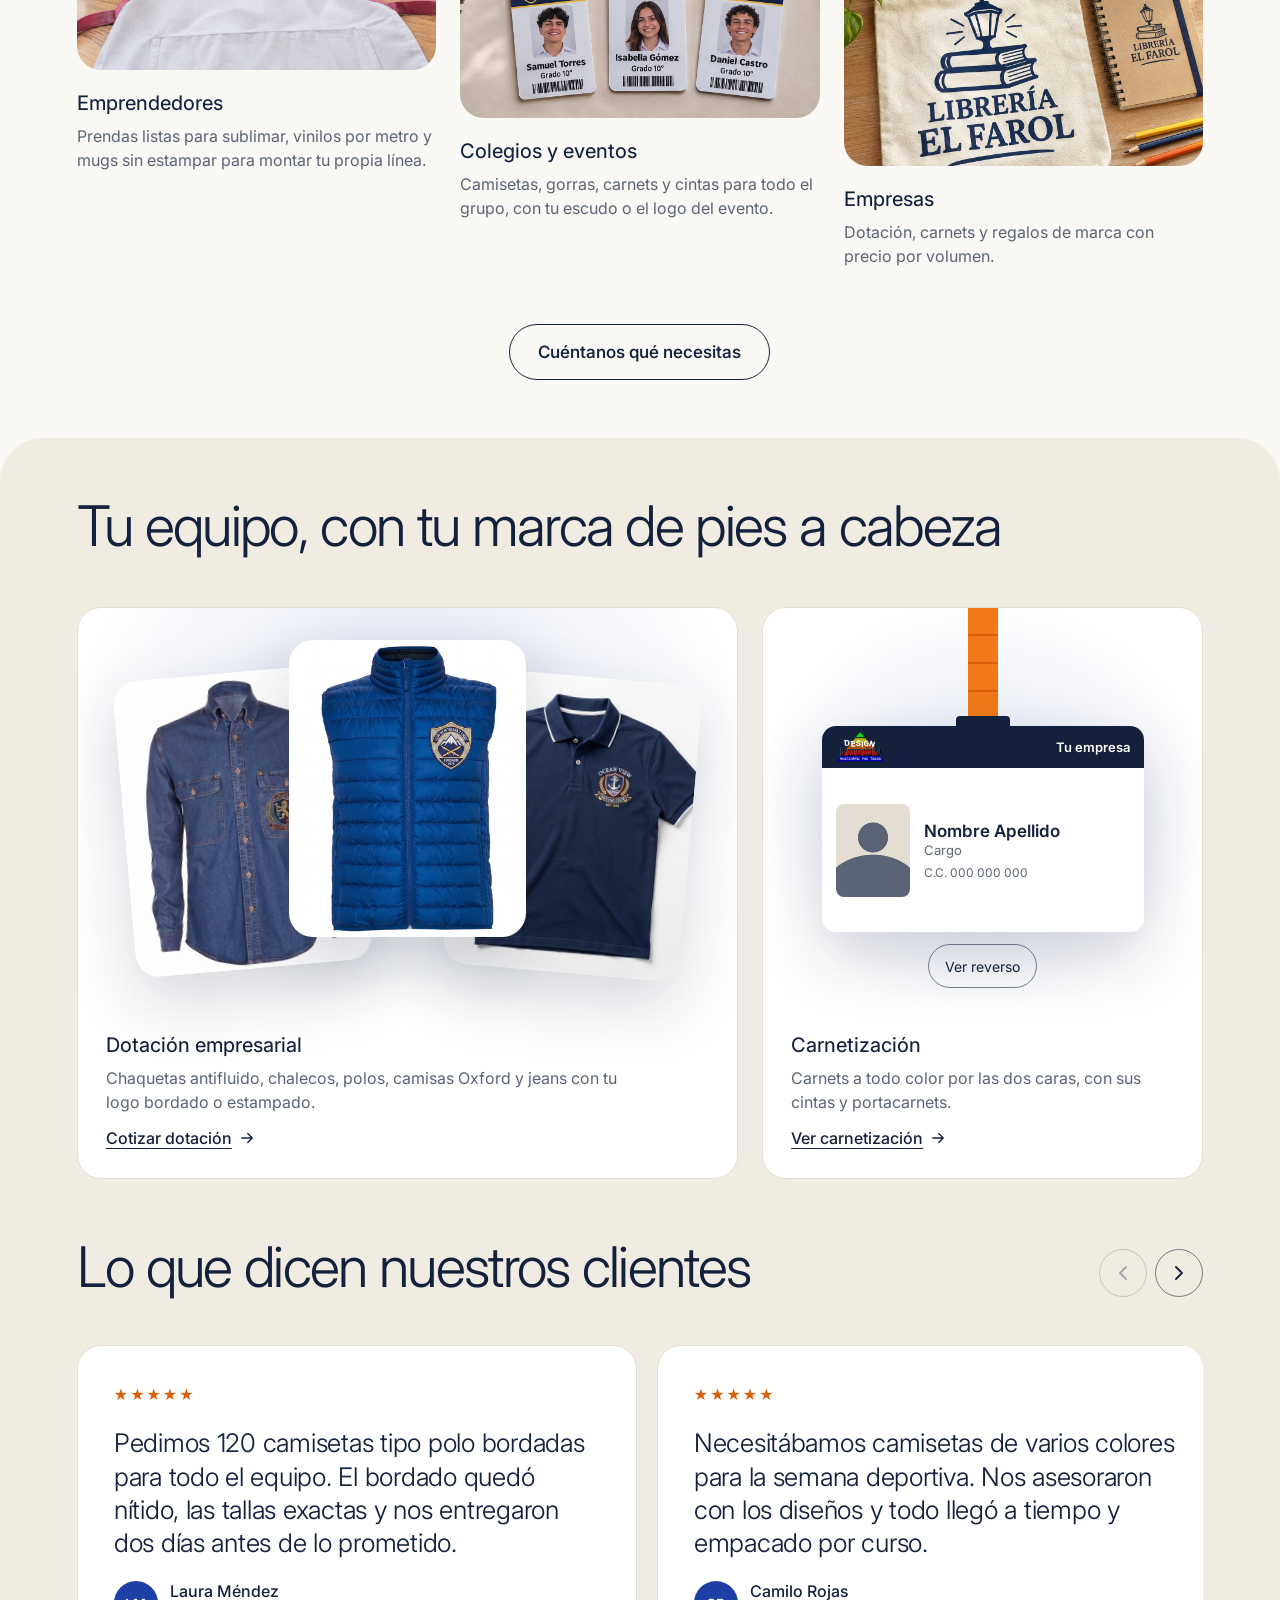
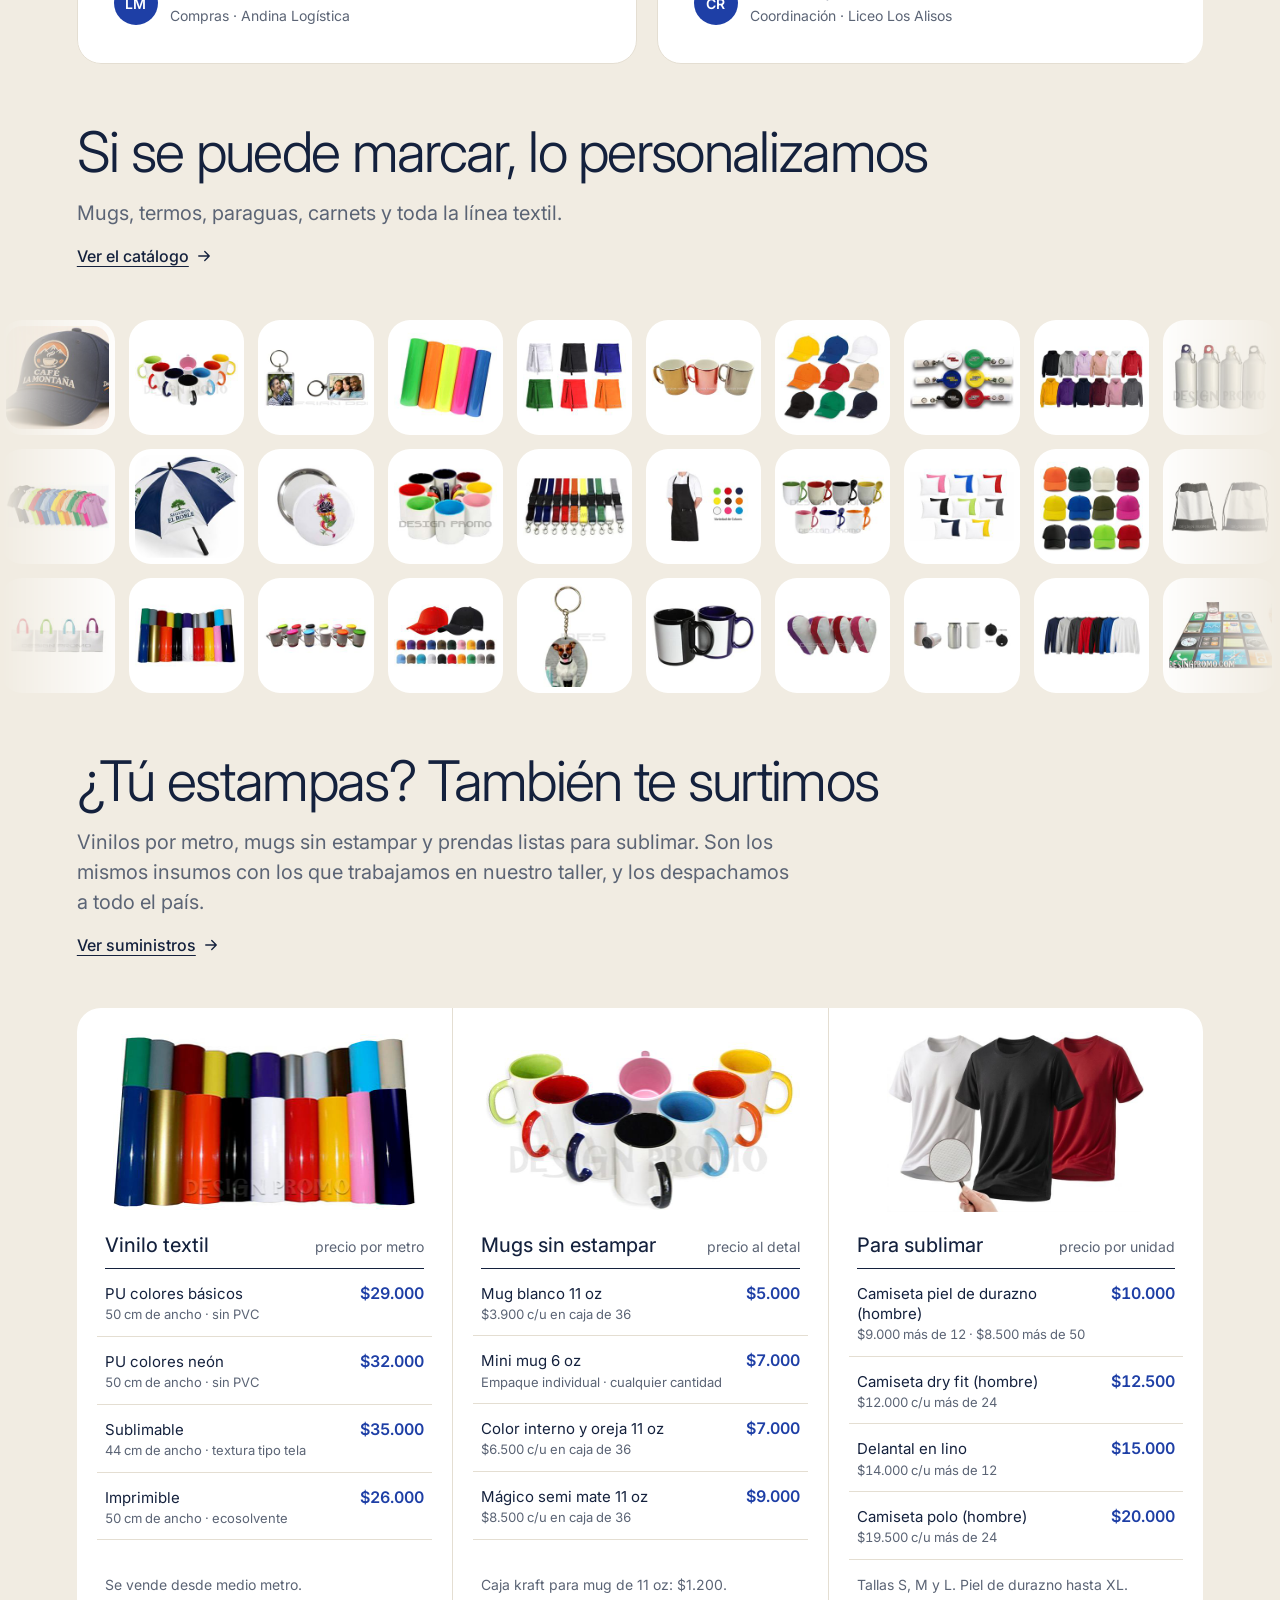
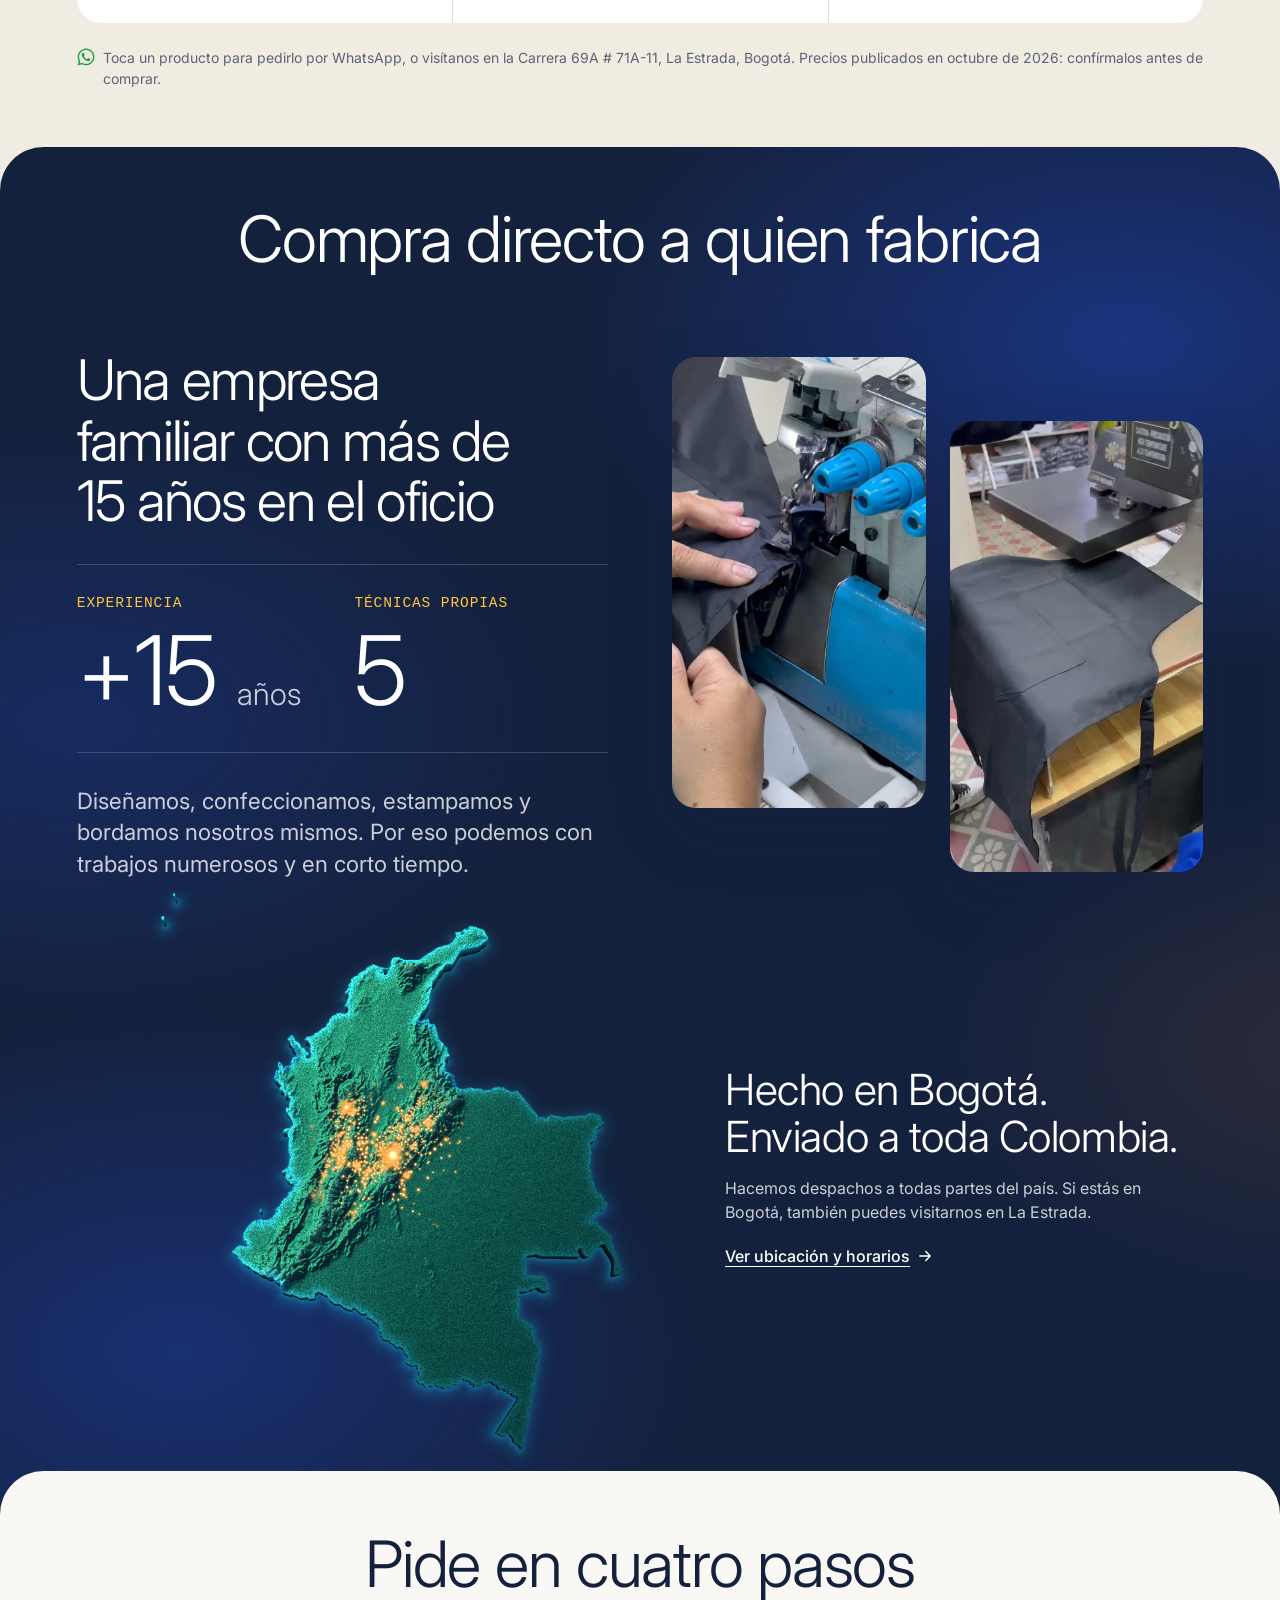
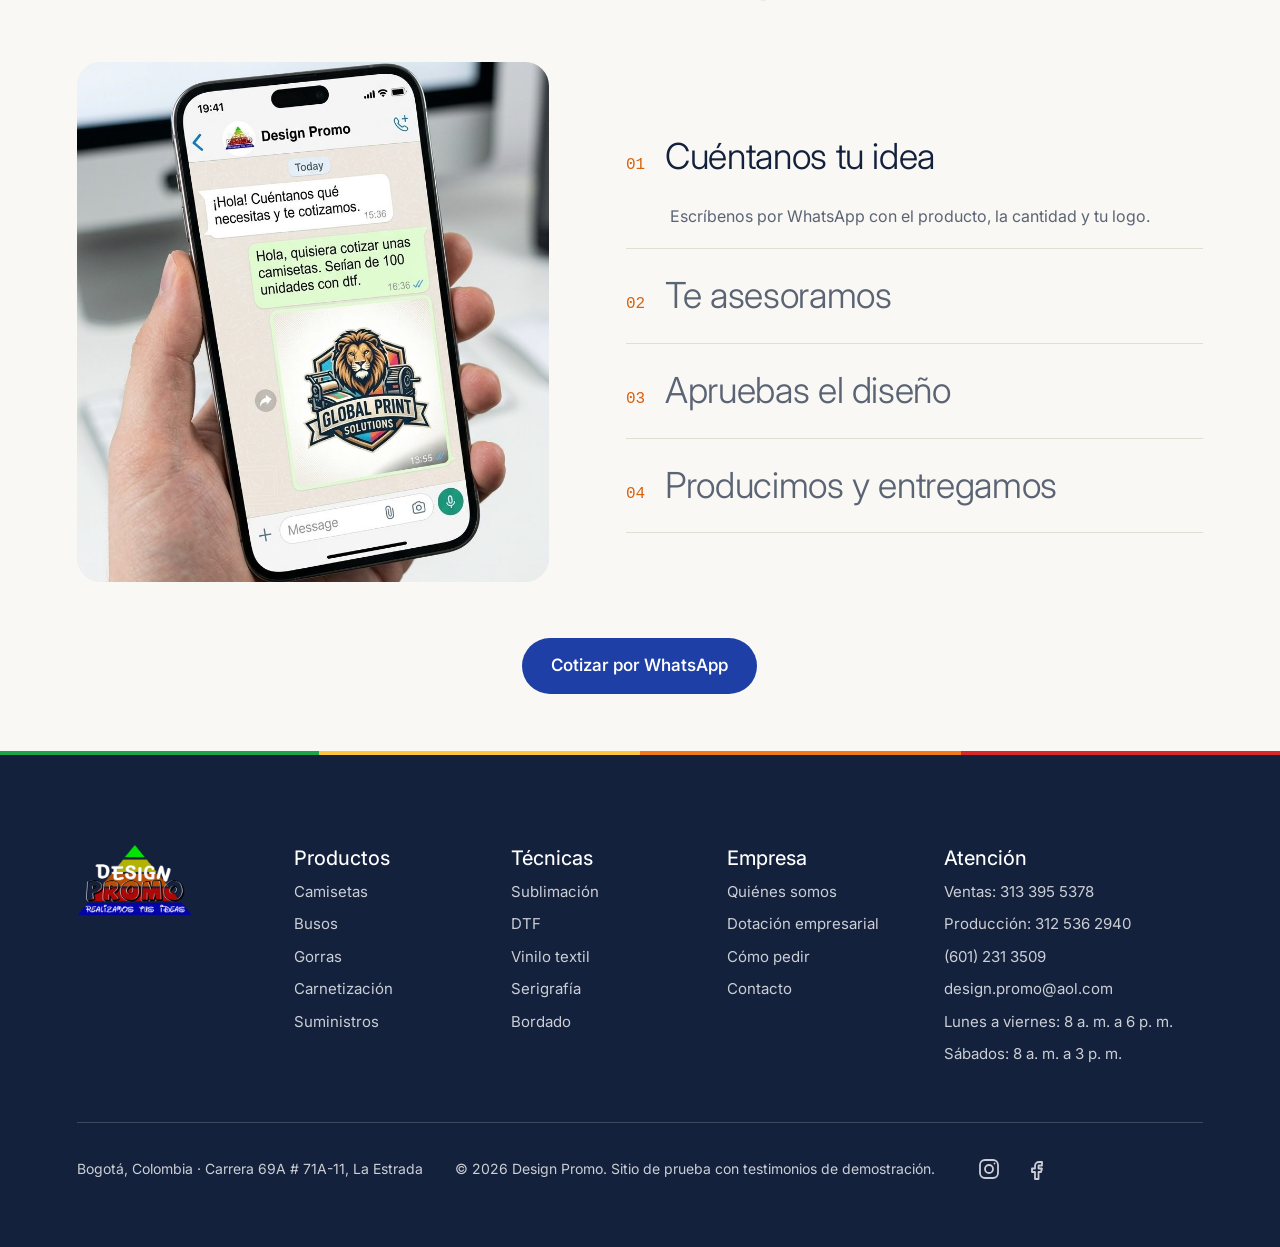
==== commit e51c5c4a: "Quita el apartado de Regalos publicitarios del catálogo y sus enlaces Co-Authored-By: Claude Opus 5." ====
--- a/index.html
+++ b/index.html
@@ -74,9 +74,8 @@
 							</ul>
 						</div>
 						<div class="nav__col">
-							<p class="nav__heading"><a href="productos.html#regalos">Regalos y carnets</a></p>
+							<p class="nav__heading"><a href="productos.html#mugs">Mugs y carnets</a></p>
 							<ul>
-								<li><a href="productos.html#regalos">Regalos publicitarios</a></li>
 								<li><a href="productos.html#mugs">Mugs, termos y caramañolas</a></li>
 								<li><a href="productos.html#carnetizacion">Carnetización</a></li>
 							</ul>
@@ -494,8 +493,8 @@
 		<section class="section section--flush-top" id="regalos" aria-labelledby="regalos-titulo">
 			<div class="wrap section__head">
 				<h2 class="t-h2" id="regalos-titulo">Si se puede marcar, lo personalizamos</h2>
-				<p class="t-lg section__lead">Llaveros, botones y portavasos, además de mugs, termos, paraguas y toda la línea textil.</p>
-				<a class="link" href="productos.html#regalos">Ver regalos publicitarios <svg class="icon icon--s"><use href="#i-arrow"/></svg></a>
+				<p class="t-lg section__lead">Mugs, termos, paraguas, carnets y toda la línea textil.</p>
+				<a class="link" href="productos.html">Ver el catálogo <svg class="icon icon--s"><use href="#i-arrow"/></svg></a>
 			</div>
 			<div class="thumbs" aria-hidden="true" data-thumbs>
 				<div class="thumbs__row">
@@ -664,7 +663,6 @@
 							<li><a href="productos.html#camisetas">Camisetas</a></li>
 							<li><a href="productos.html#busos">Busos</a></li>
 							<li><a href="productos.html#gorras">Gorras</a></li>
-							<li><a href="productos.html#regalos">Regalos publicitarios</a></li>
 							<li><a href="productos.html#carnetizacion">Carnetización</a></li>
 							<li><a href="productos.html#suministros">Suministros</a></li>
 						</ul>
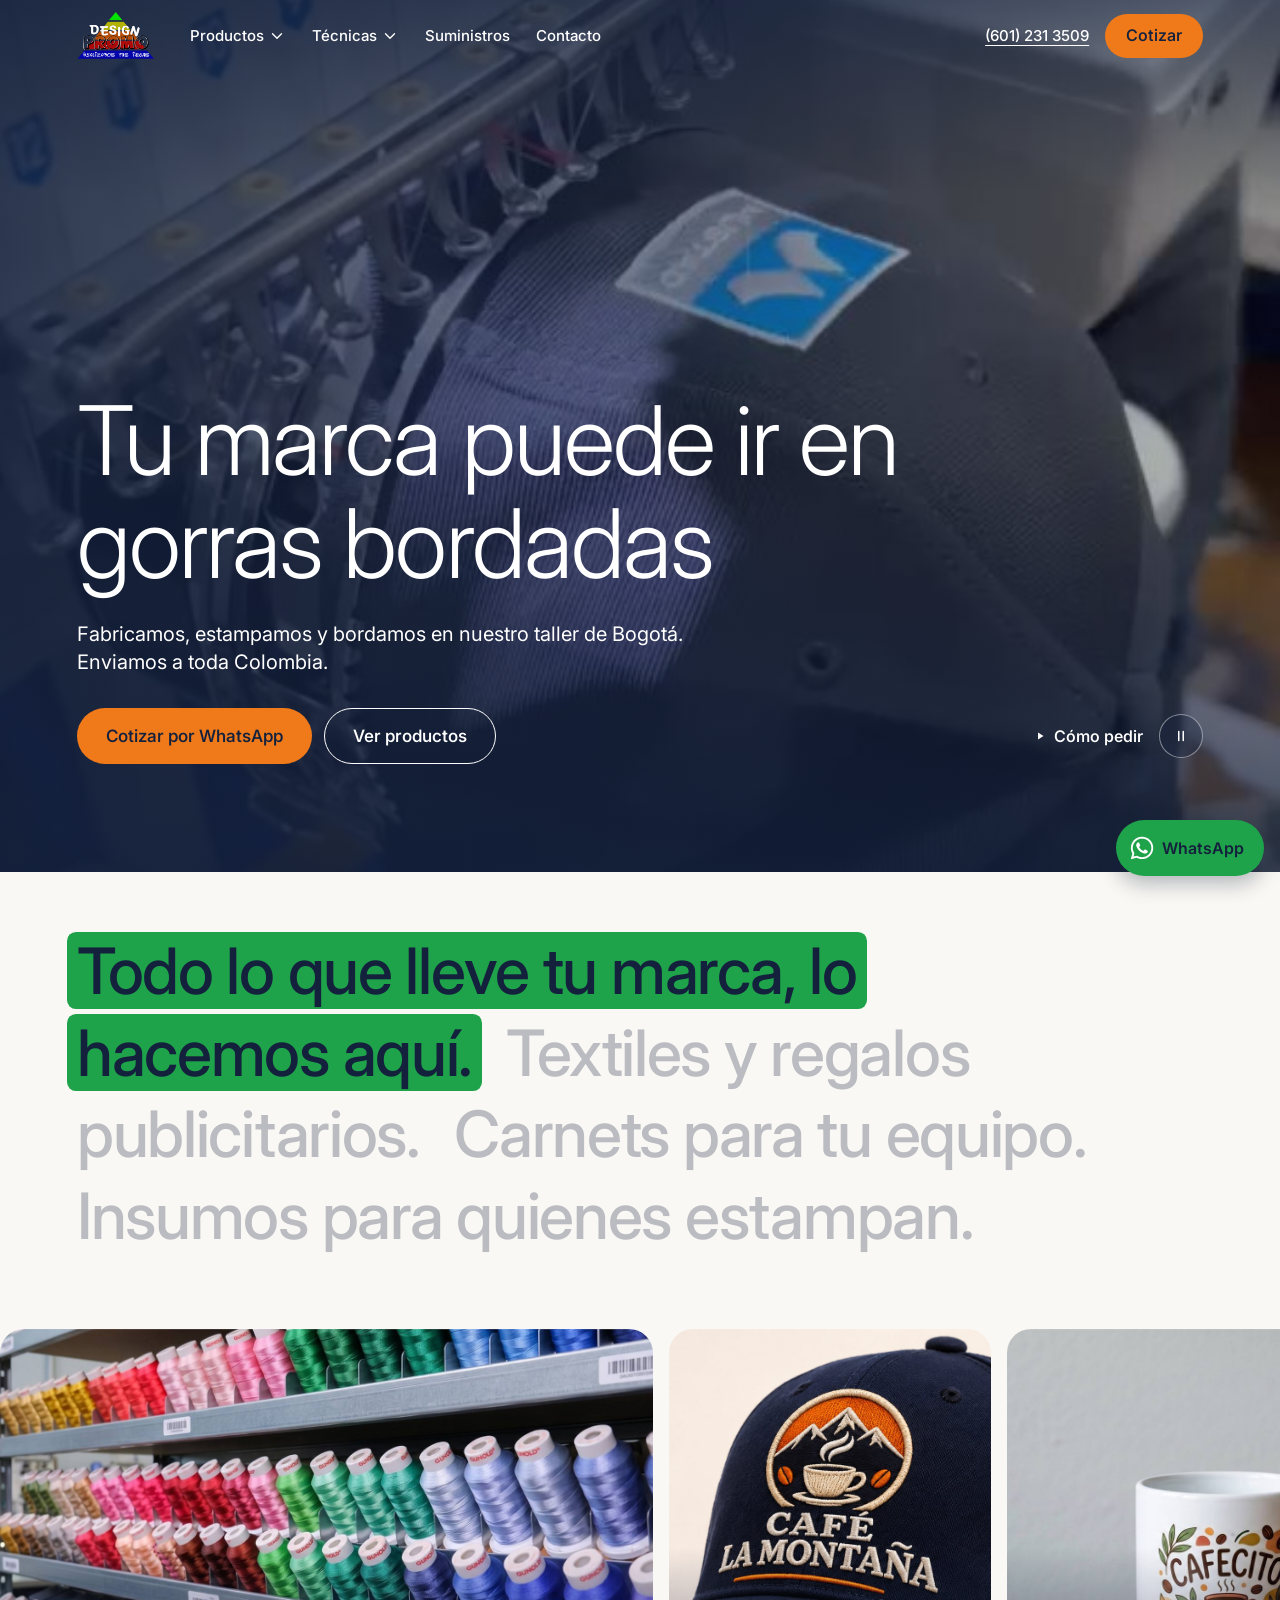
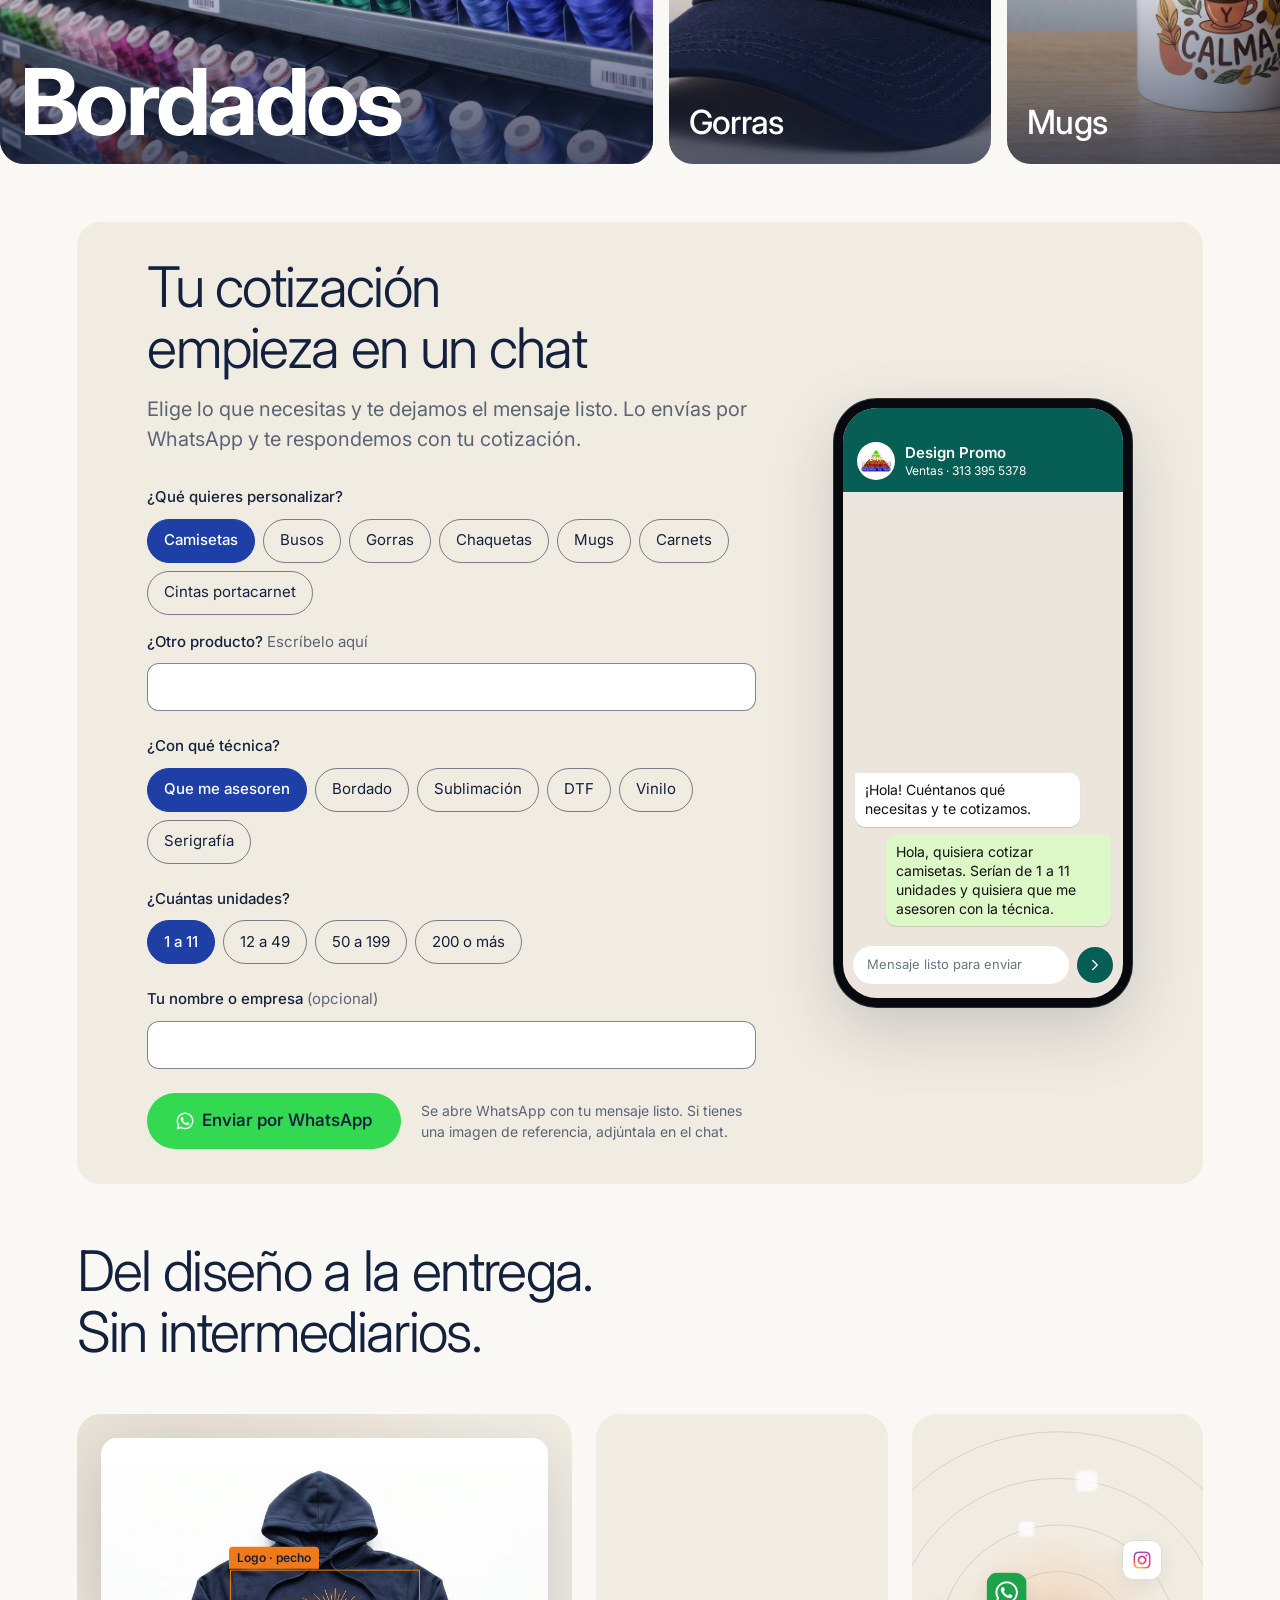
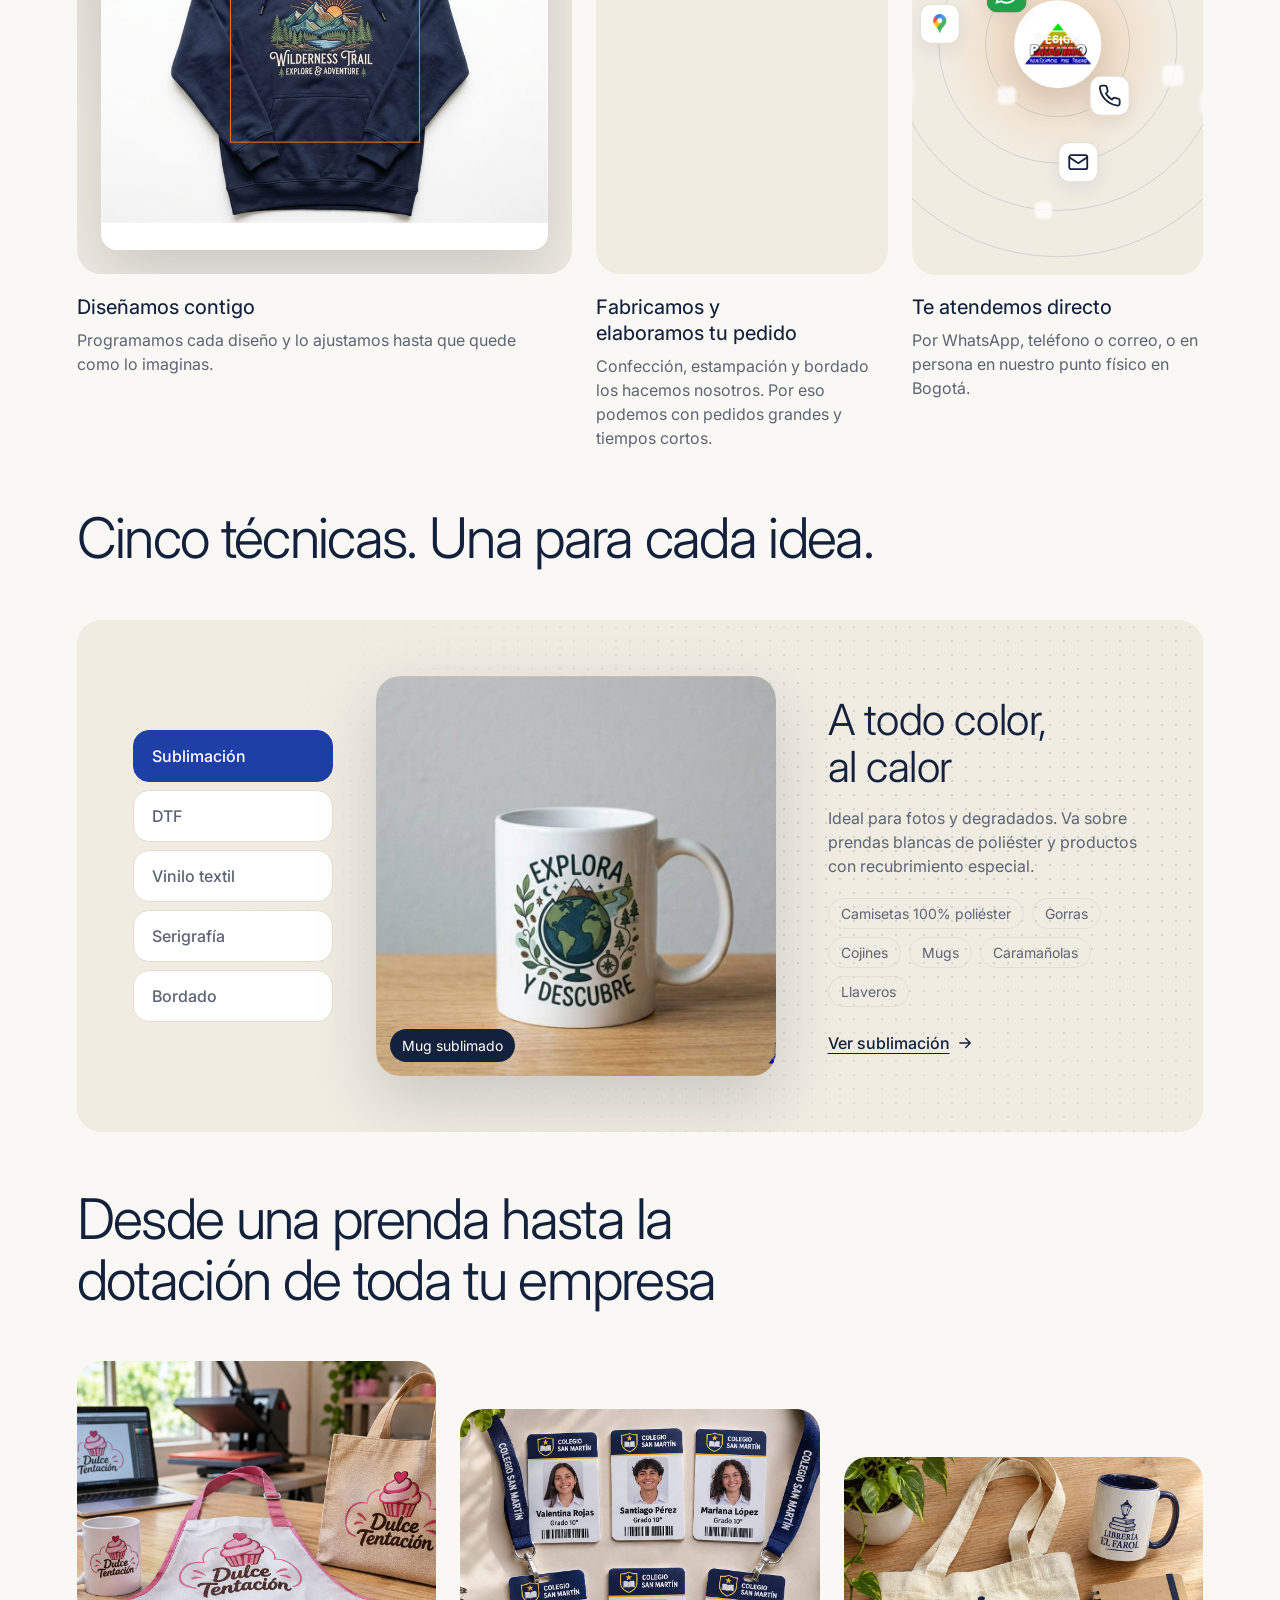
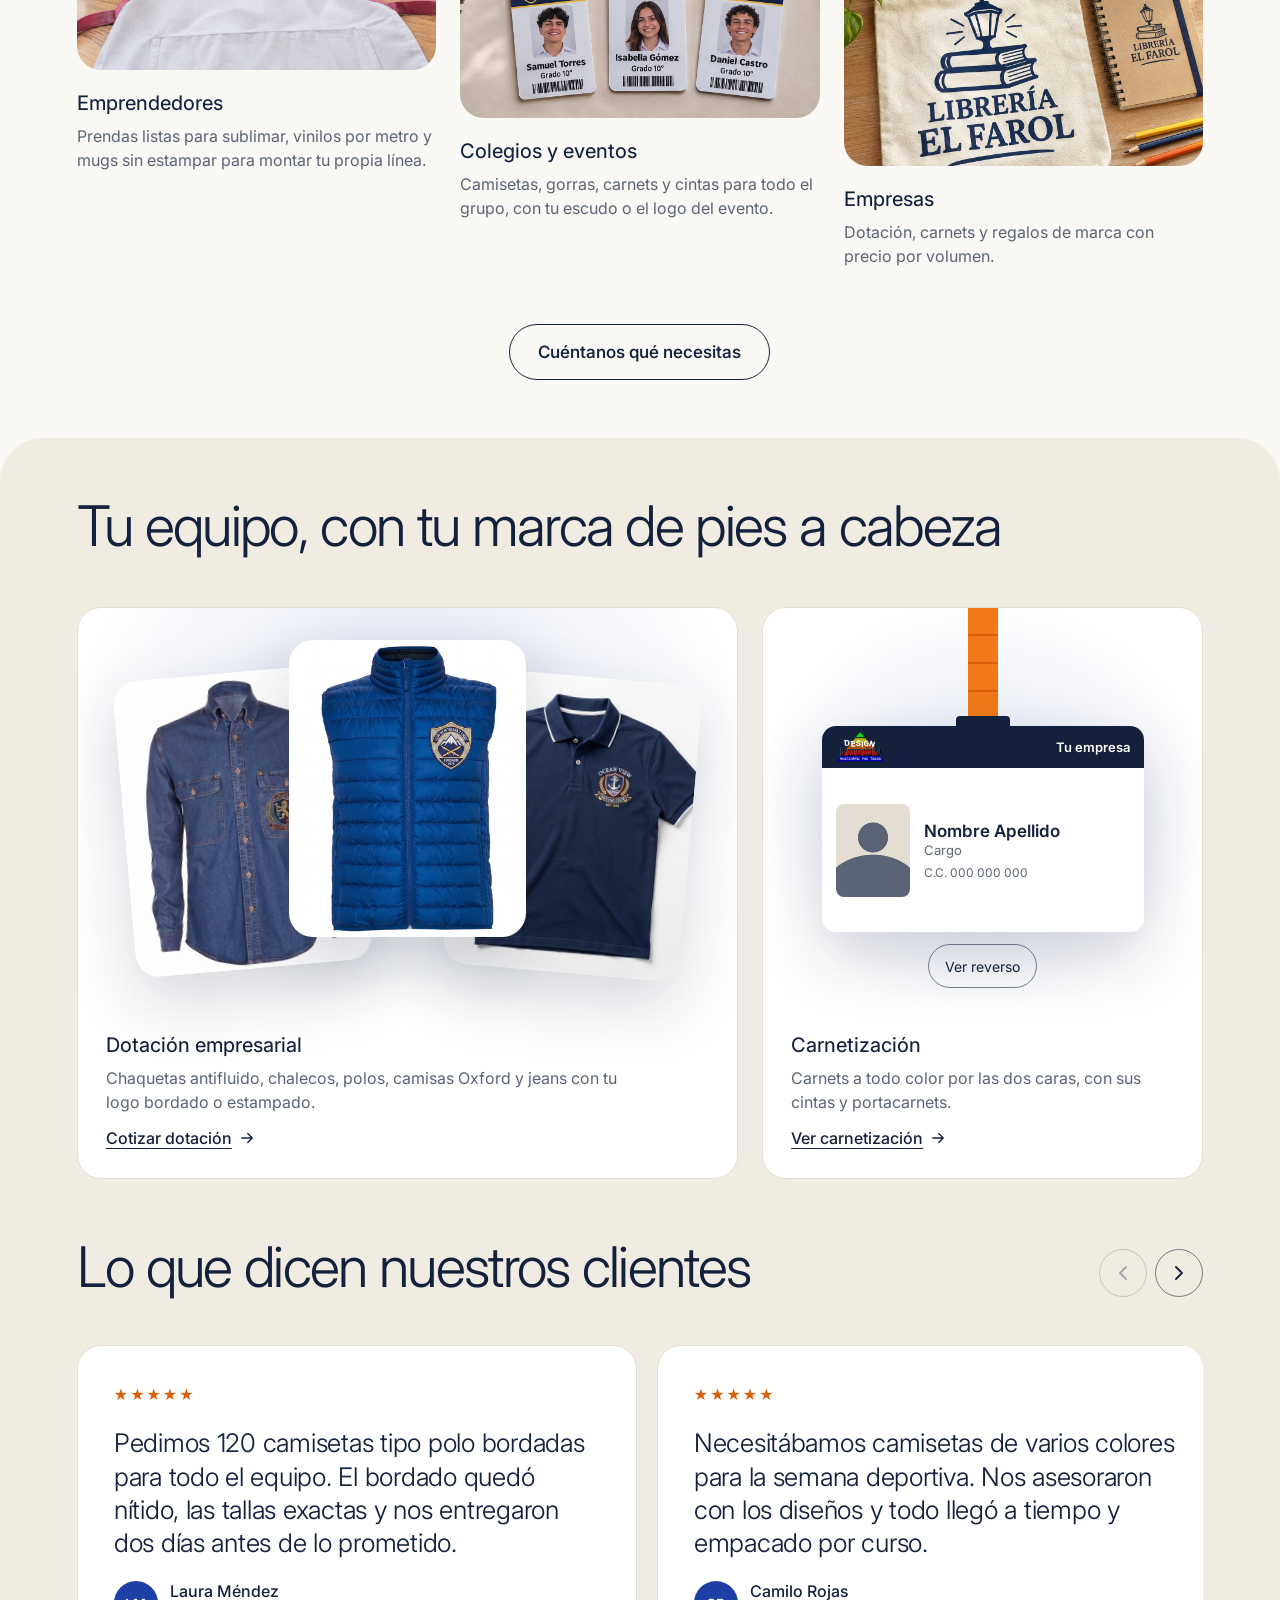
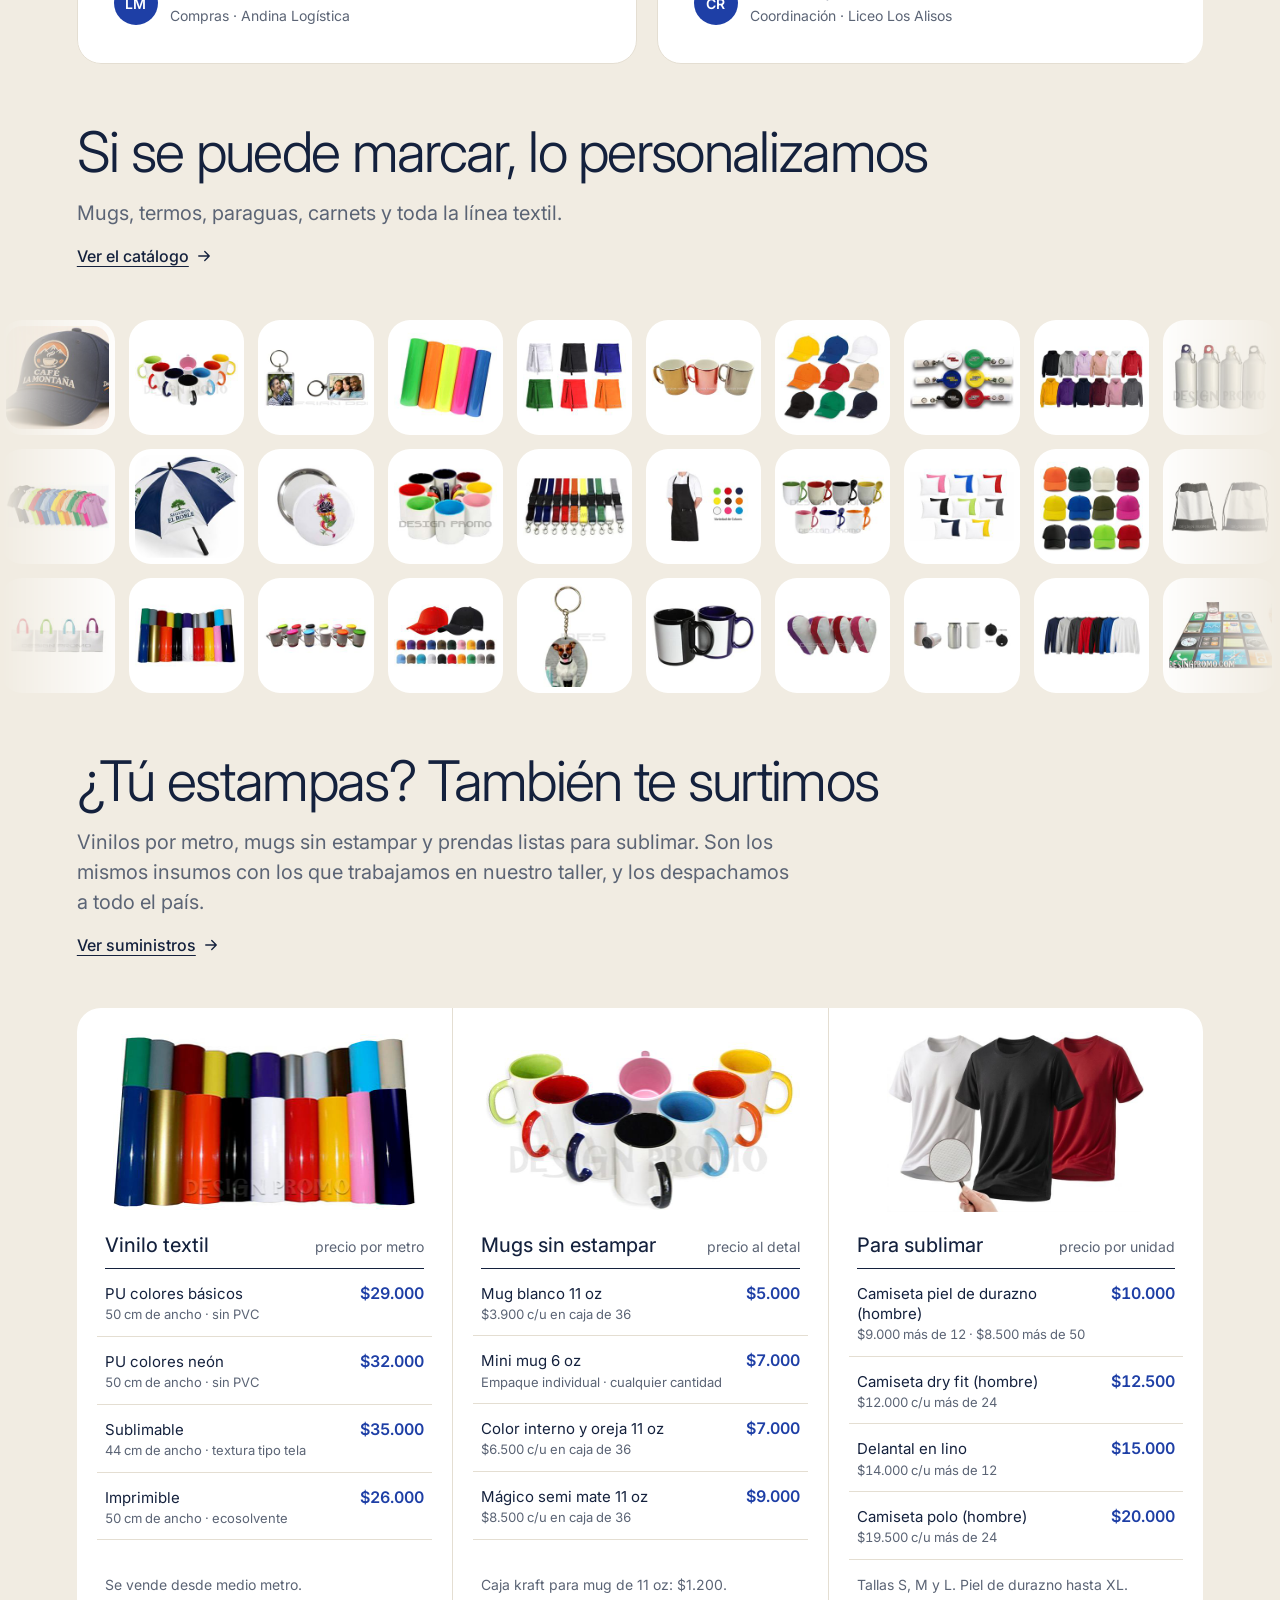
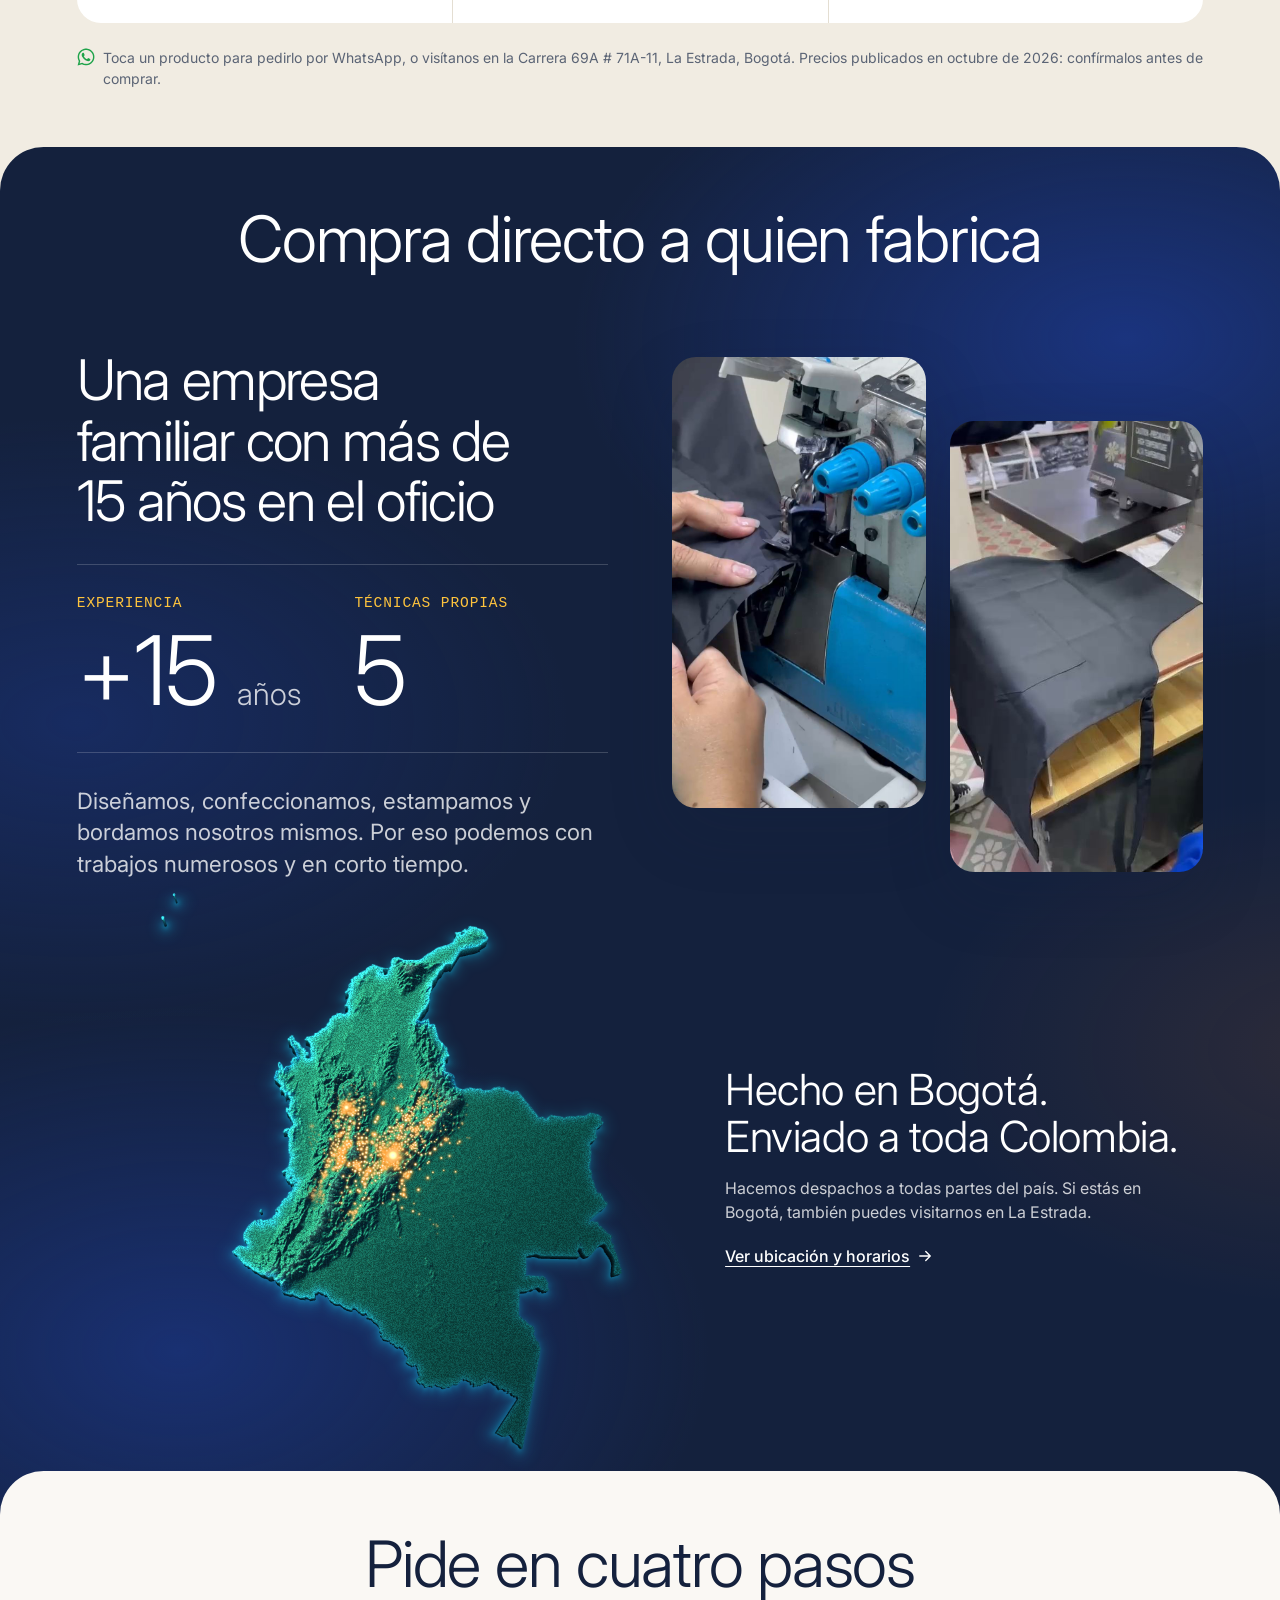
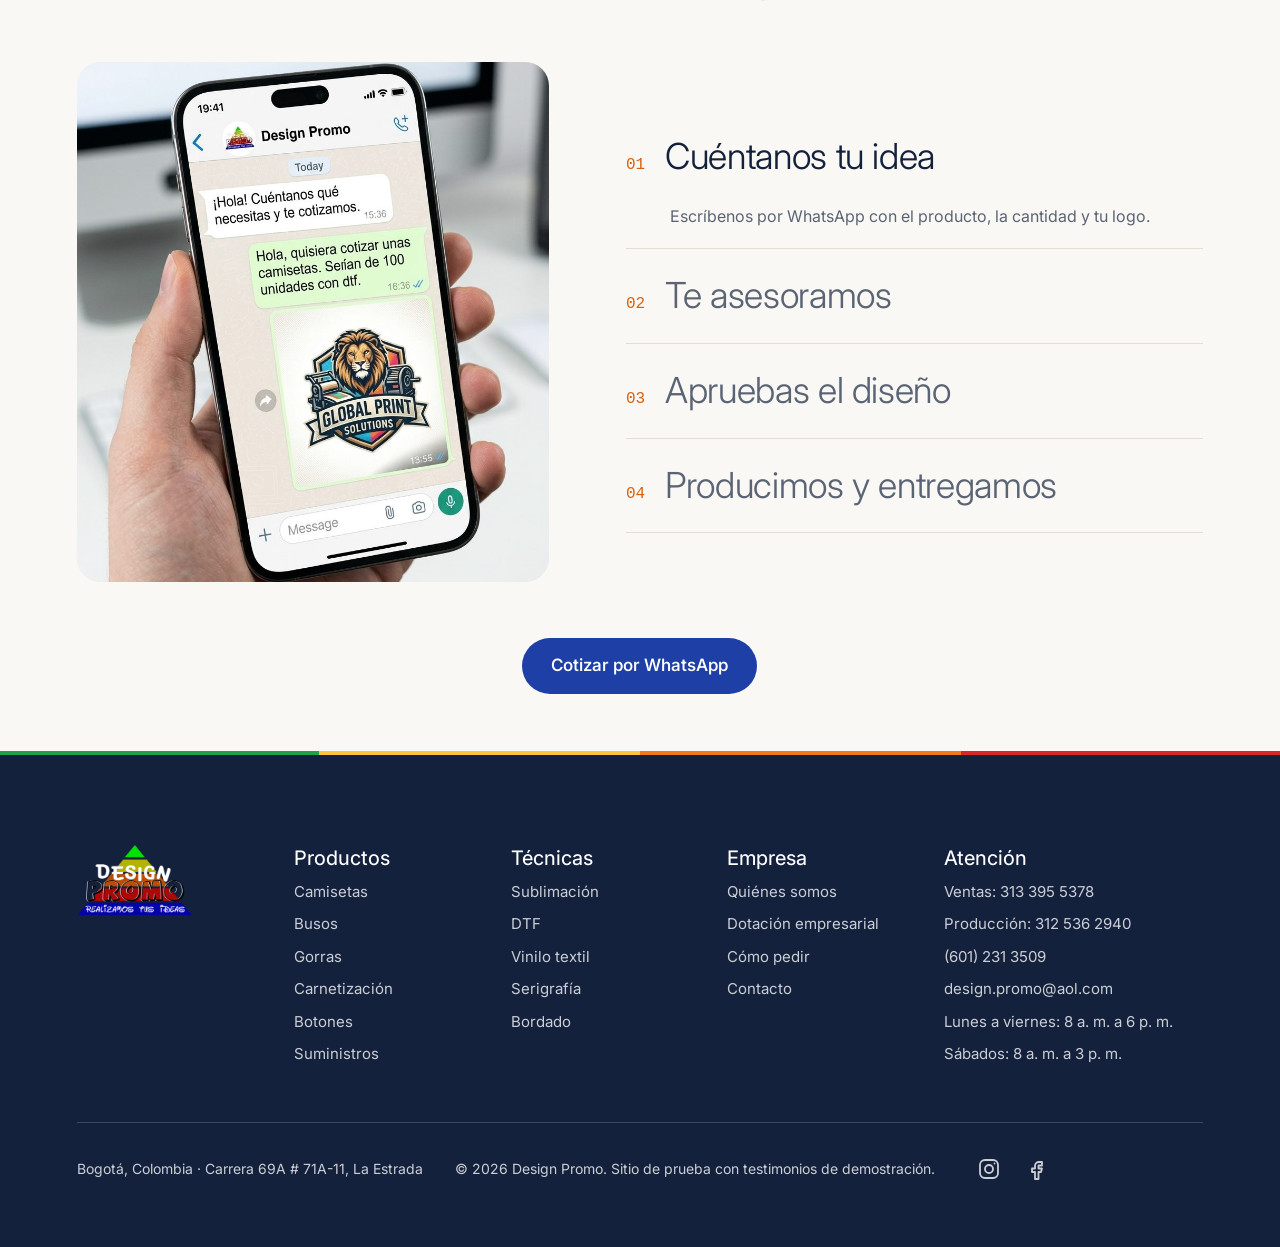
==== commit 6f017f8a: "Agrega la categoría Botones al catálogo con sus tamaños Co-Authored-By: Claude Opus 5.5 <noreply@ant" ====
--- a/index.html
+++ b/index.html
@@ -78,6 +78,7 @@
 							<ul>
 								<li><a href="productos.html#mugs">Mugs, termos y caramañolas</a></li>
 								<li><a href="productos.html#carnetizacion">Carnetización</a></li>
+								<li><a href="productos.html#botones">Botones</a></li>
 							</ul>
 						</div>
 						<div class="nav__col">
@@ -664,6 +665,7 @@
 							<li><a href="productos.html#busos">Busos</a></li>
 							<li><a href="productos.html#gorras">Gorras</a></li>
 							<li><a href="productos.html#carnetizacion">Carnetización</a></li>
+							<li><a href="productos.html#botones">Botones</a></li>
 							<li><a href="productos.html#suministros">Suministros</a></li>
 						</ul>
 					</nav>
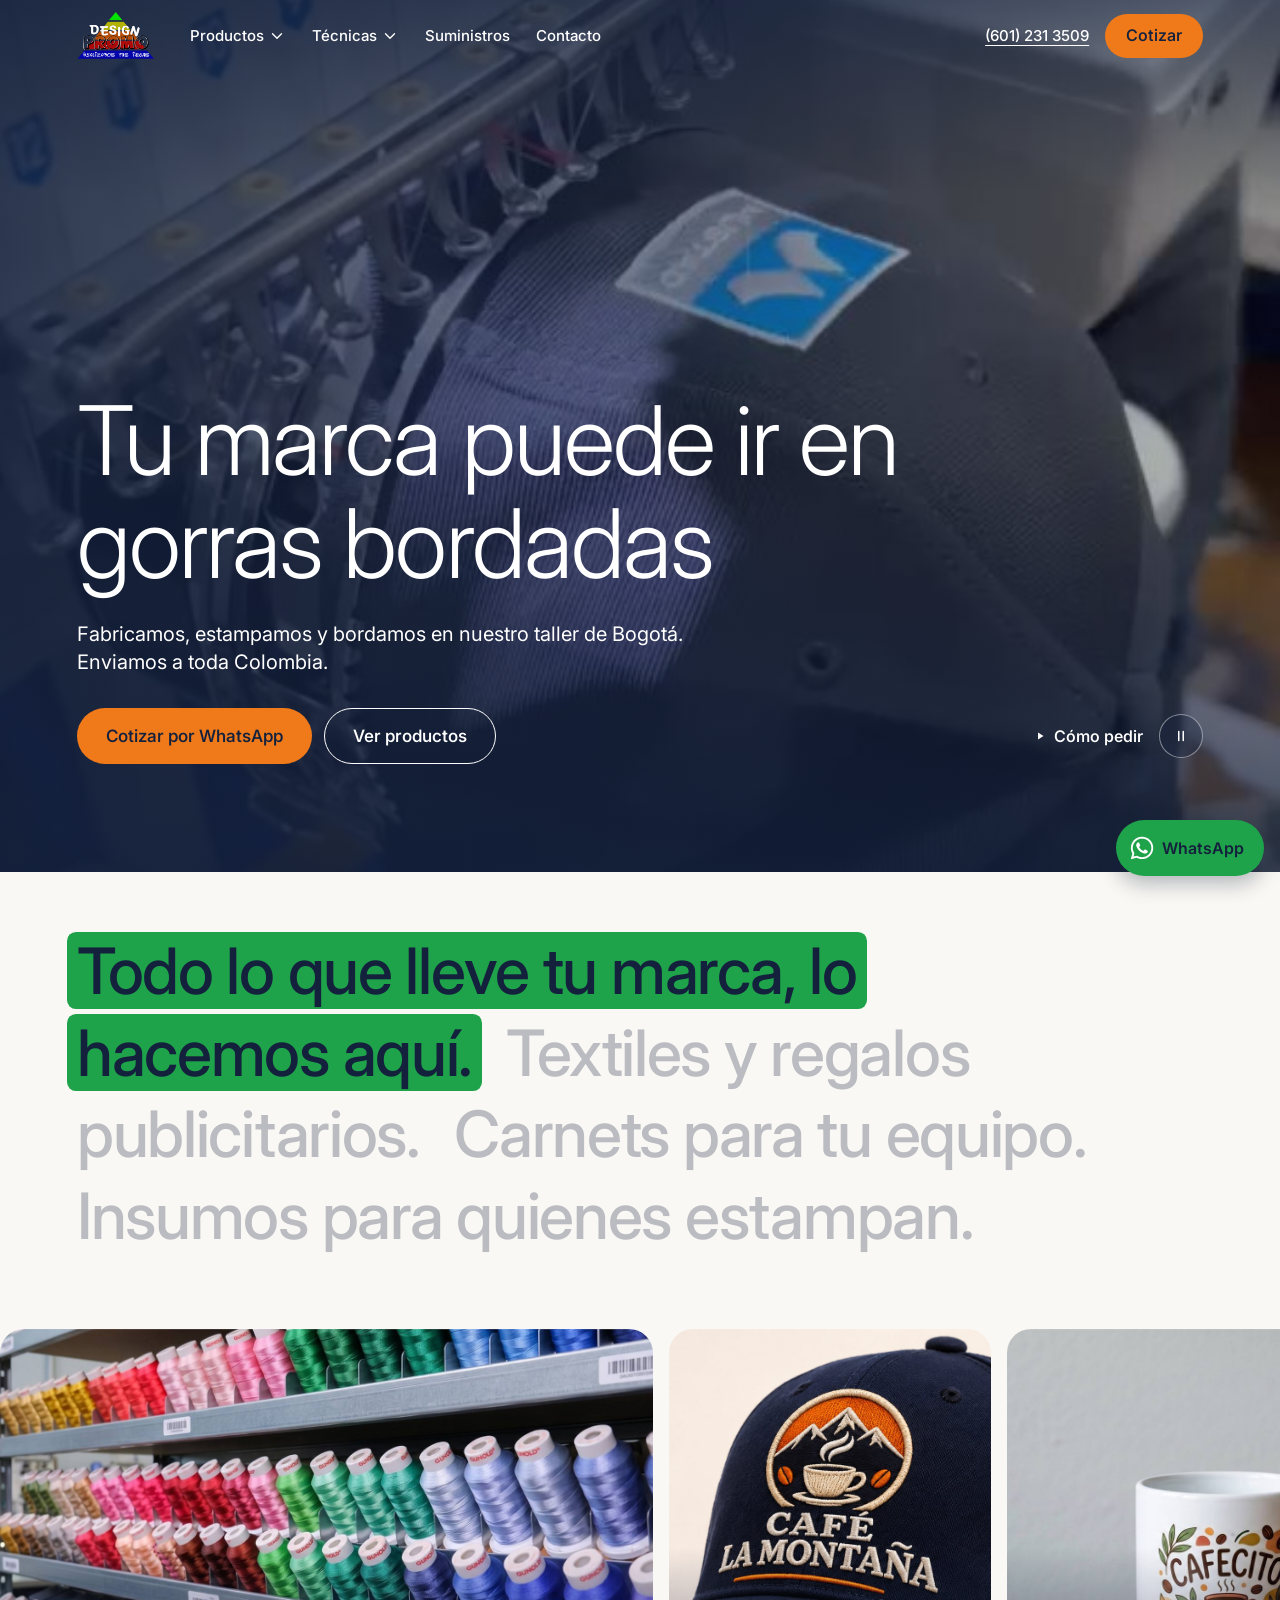
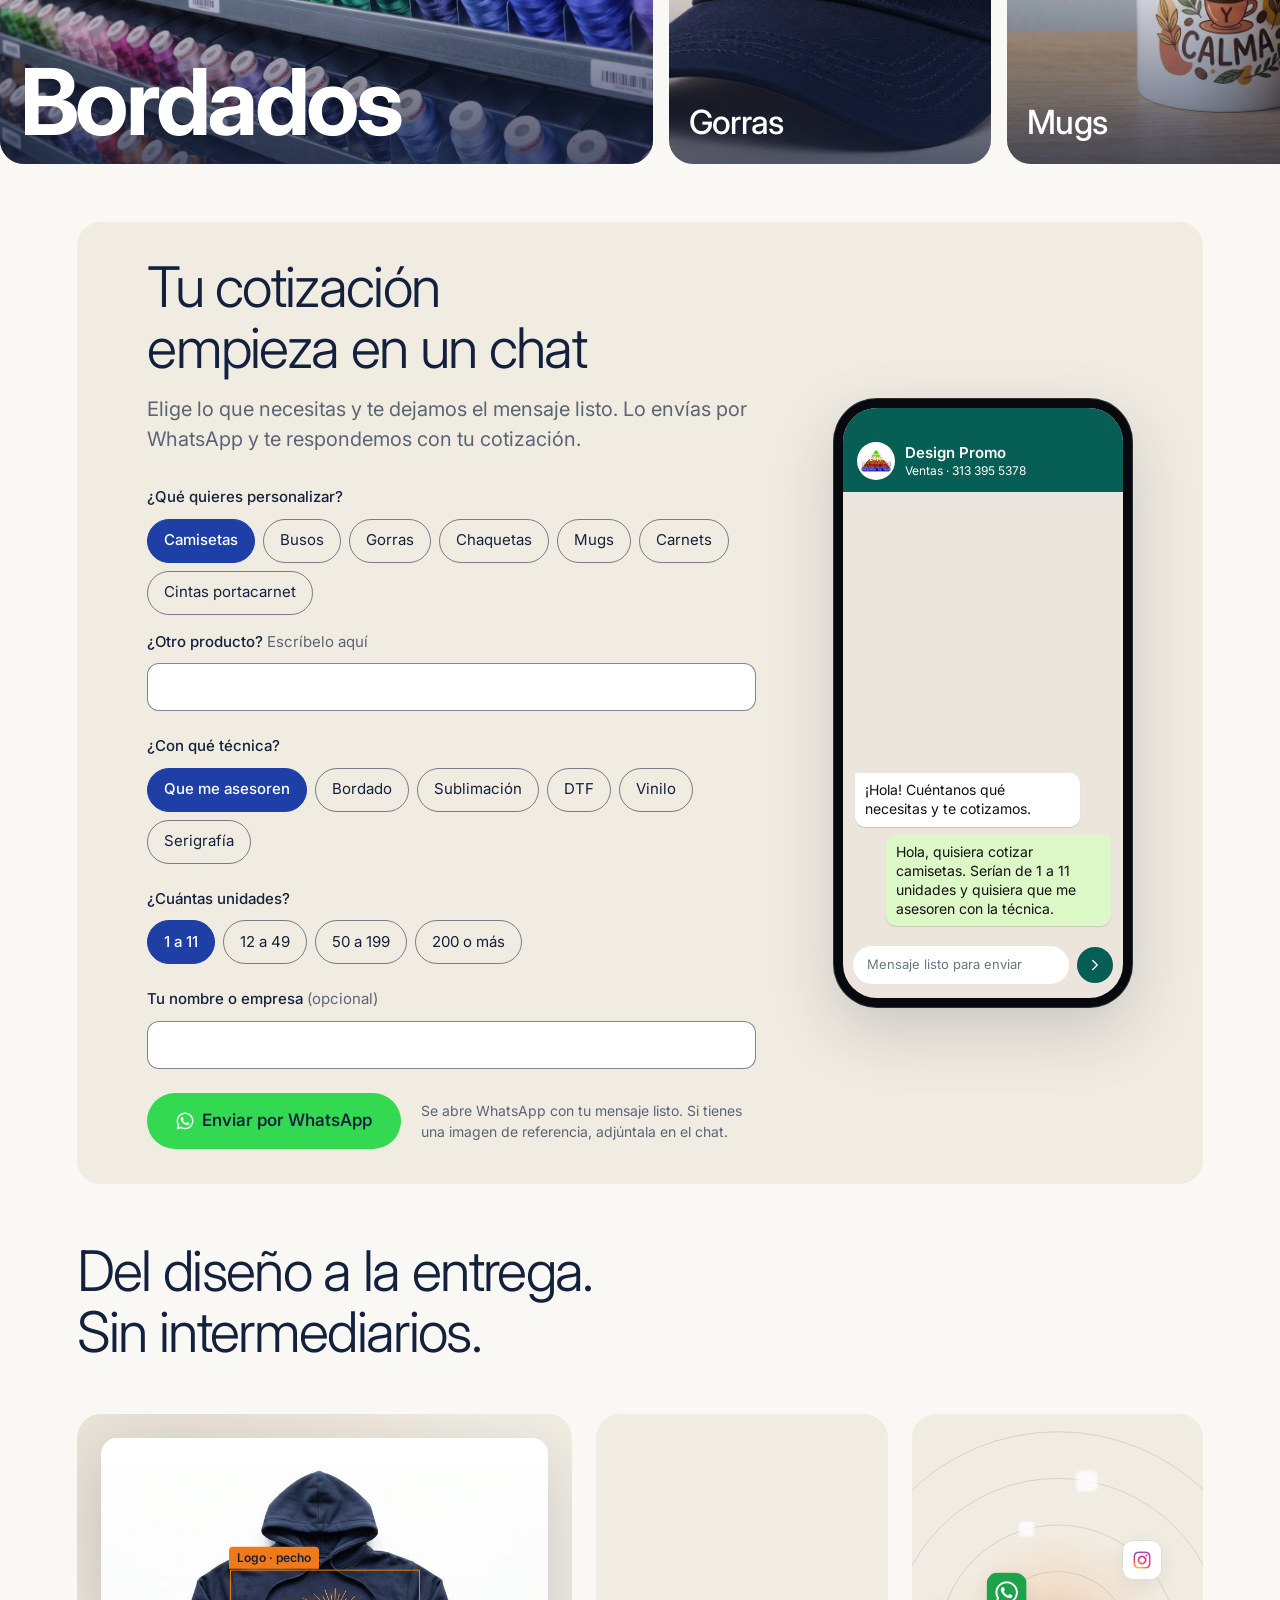
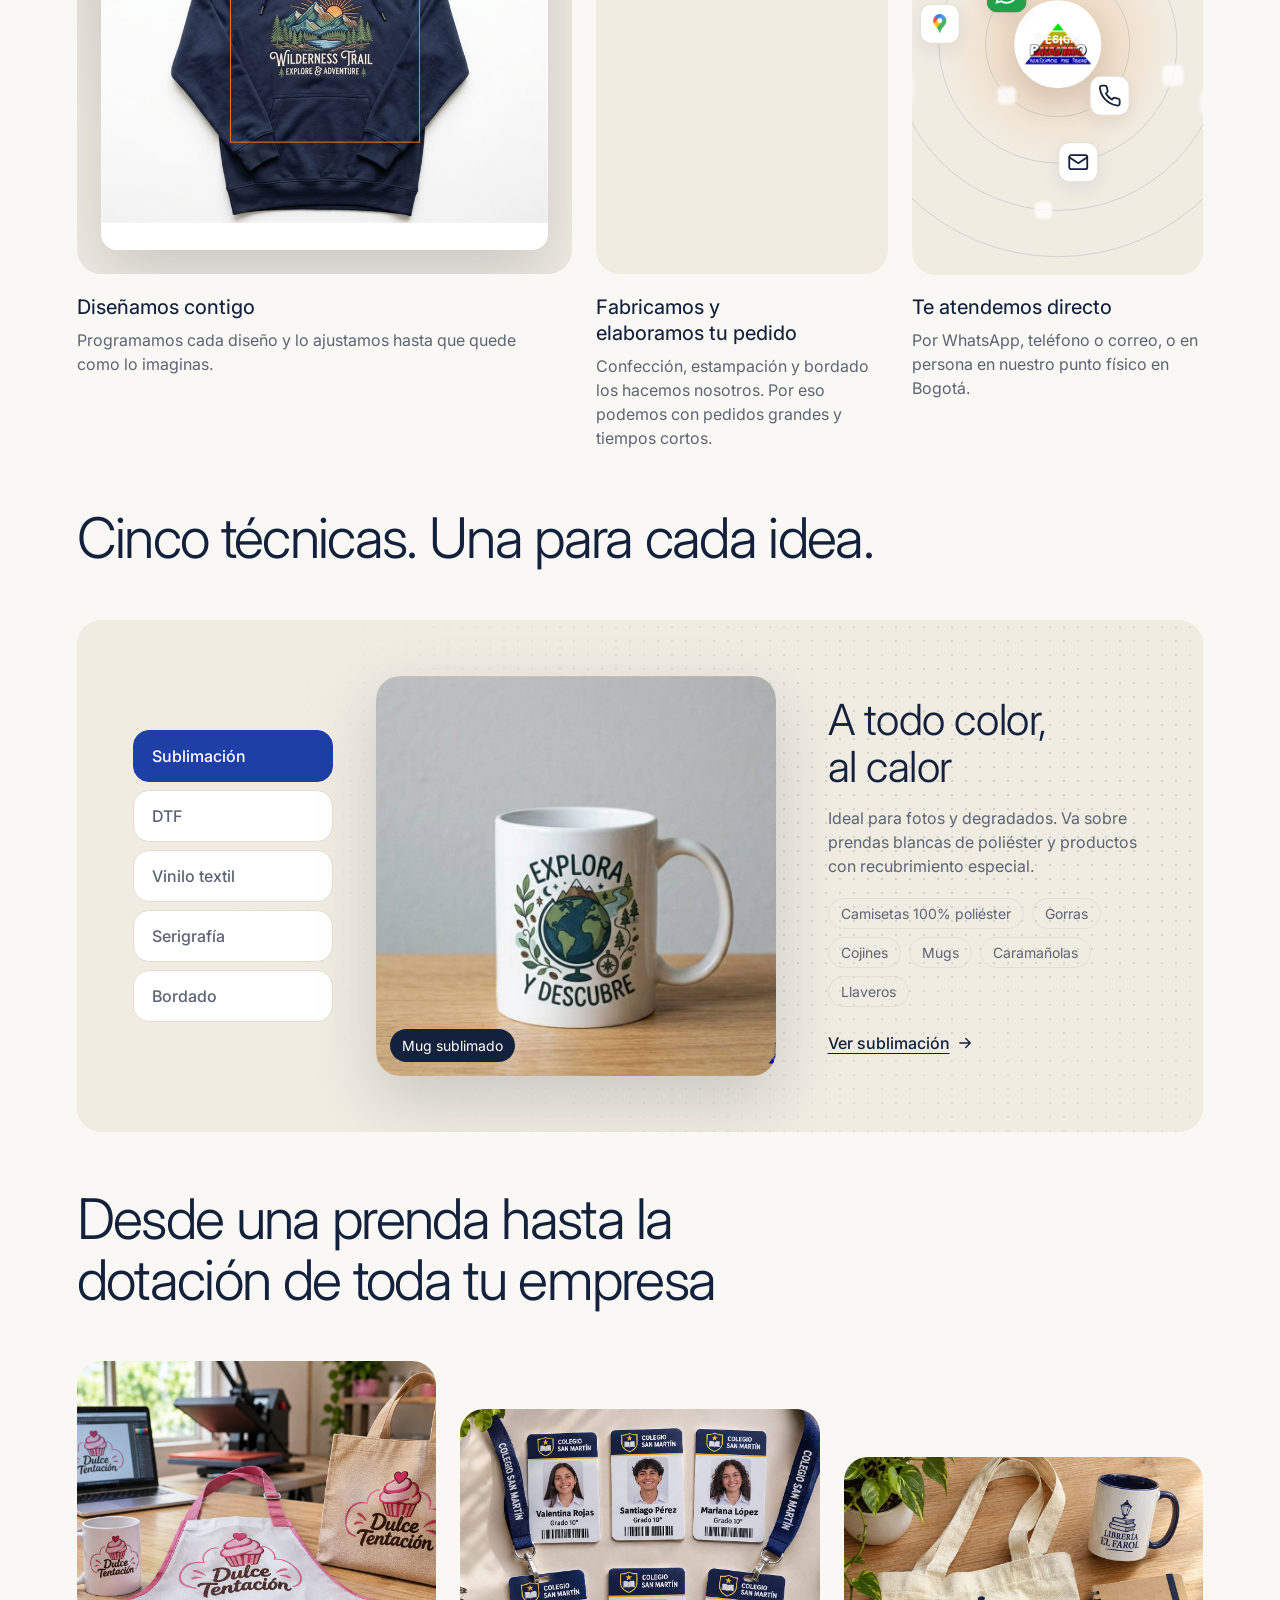
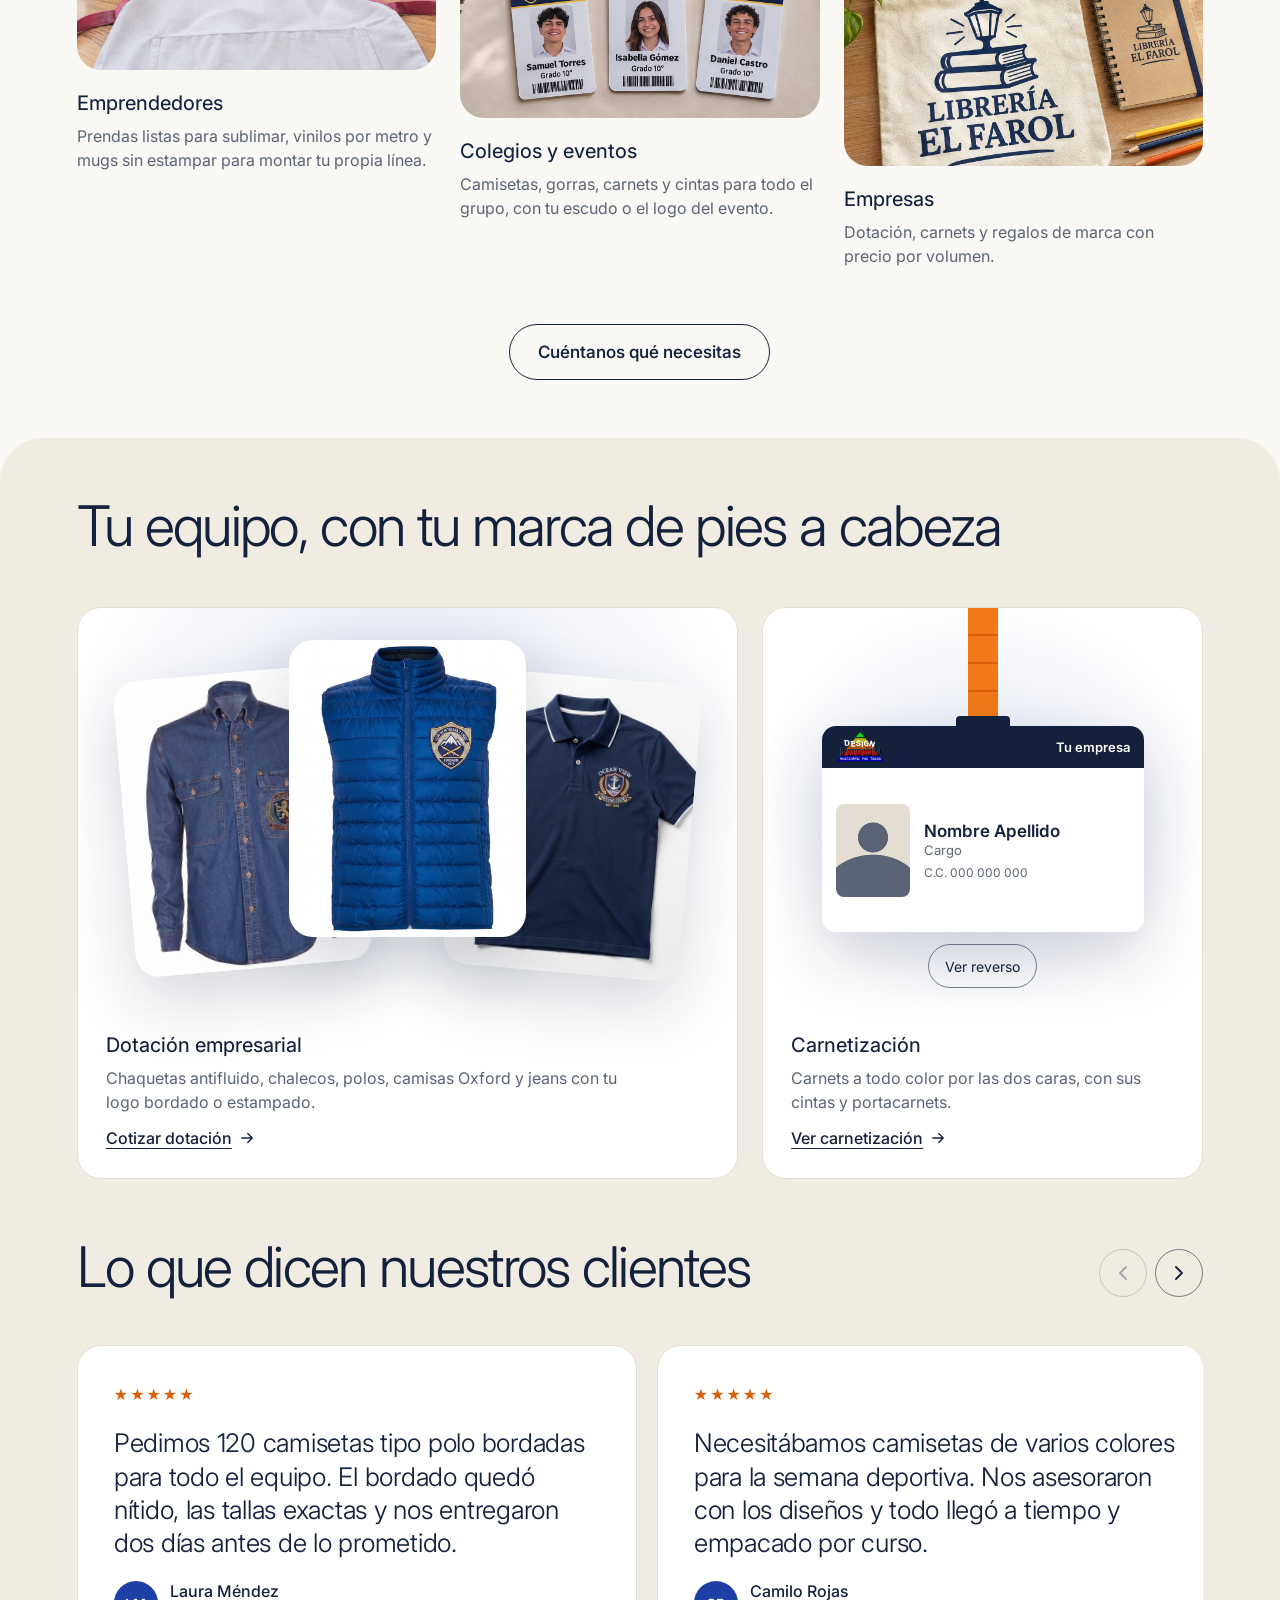
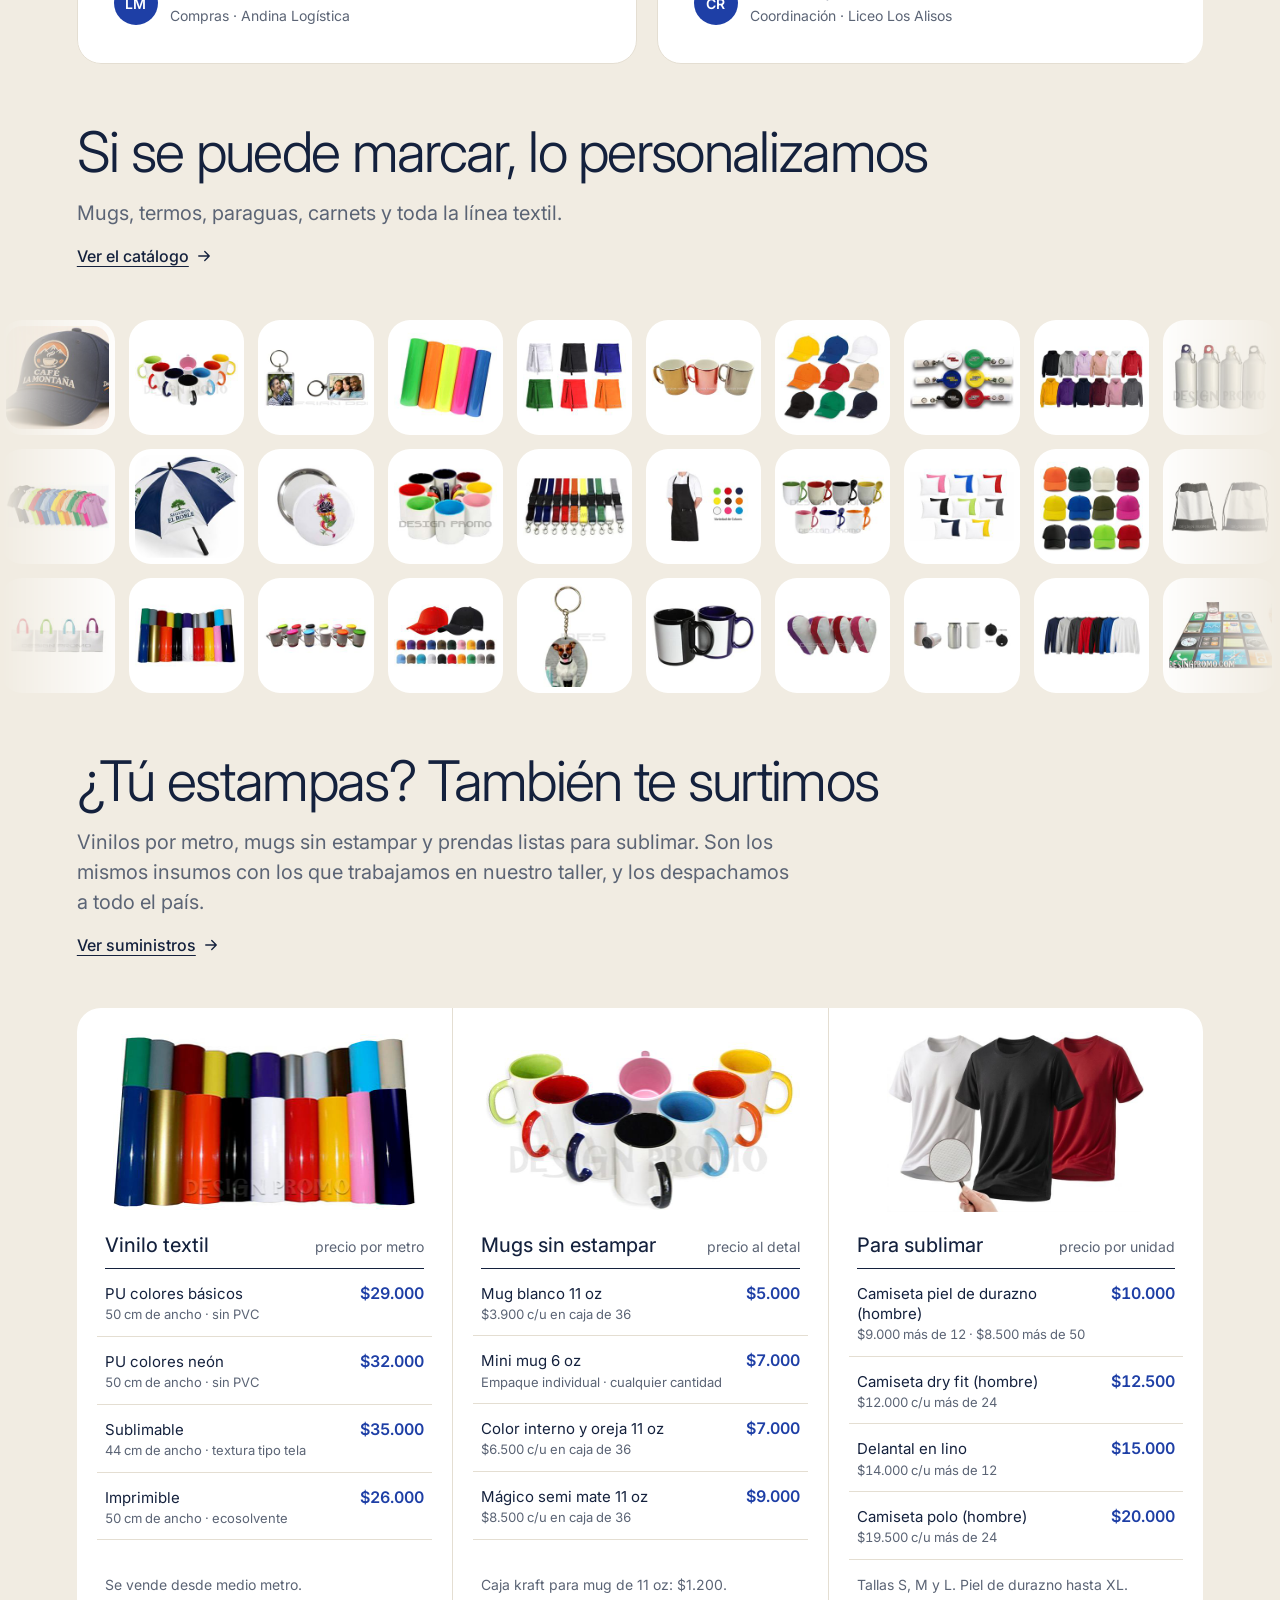
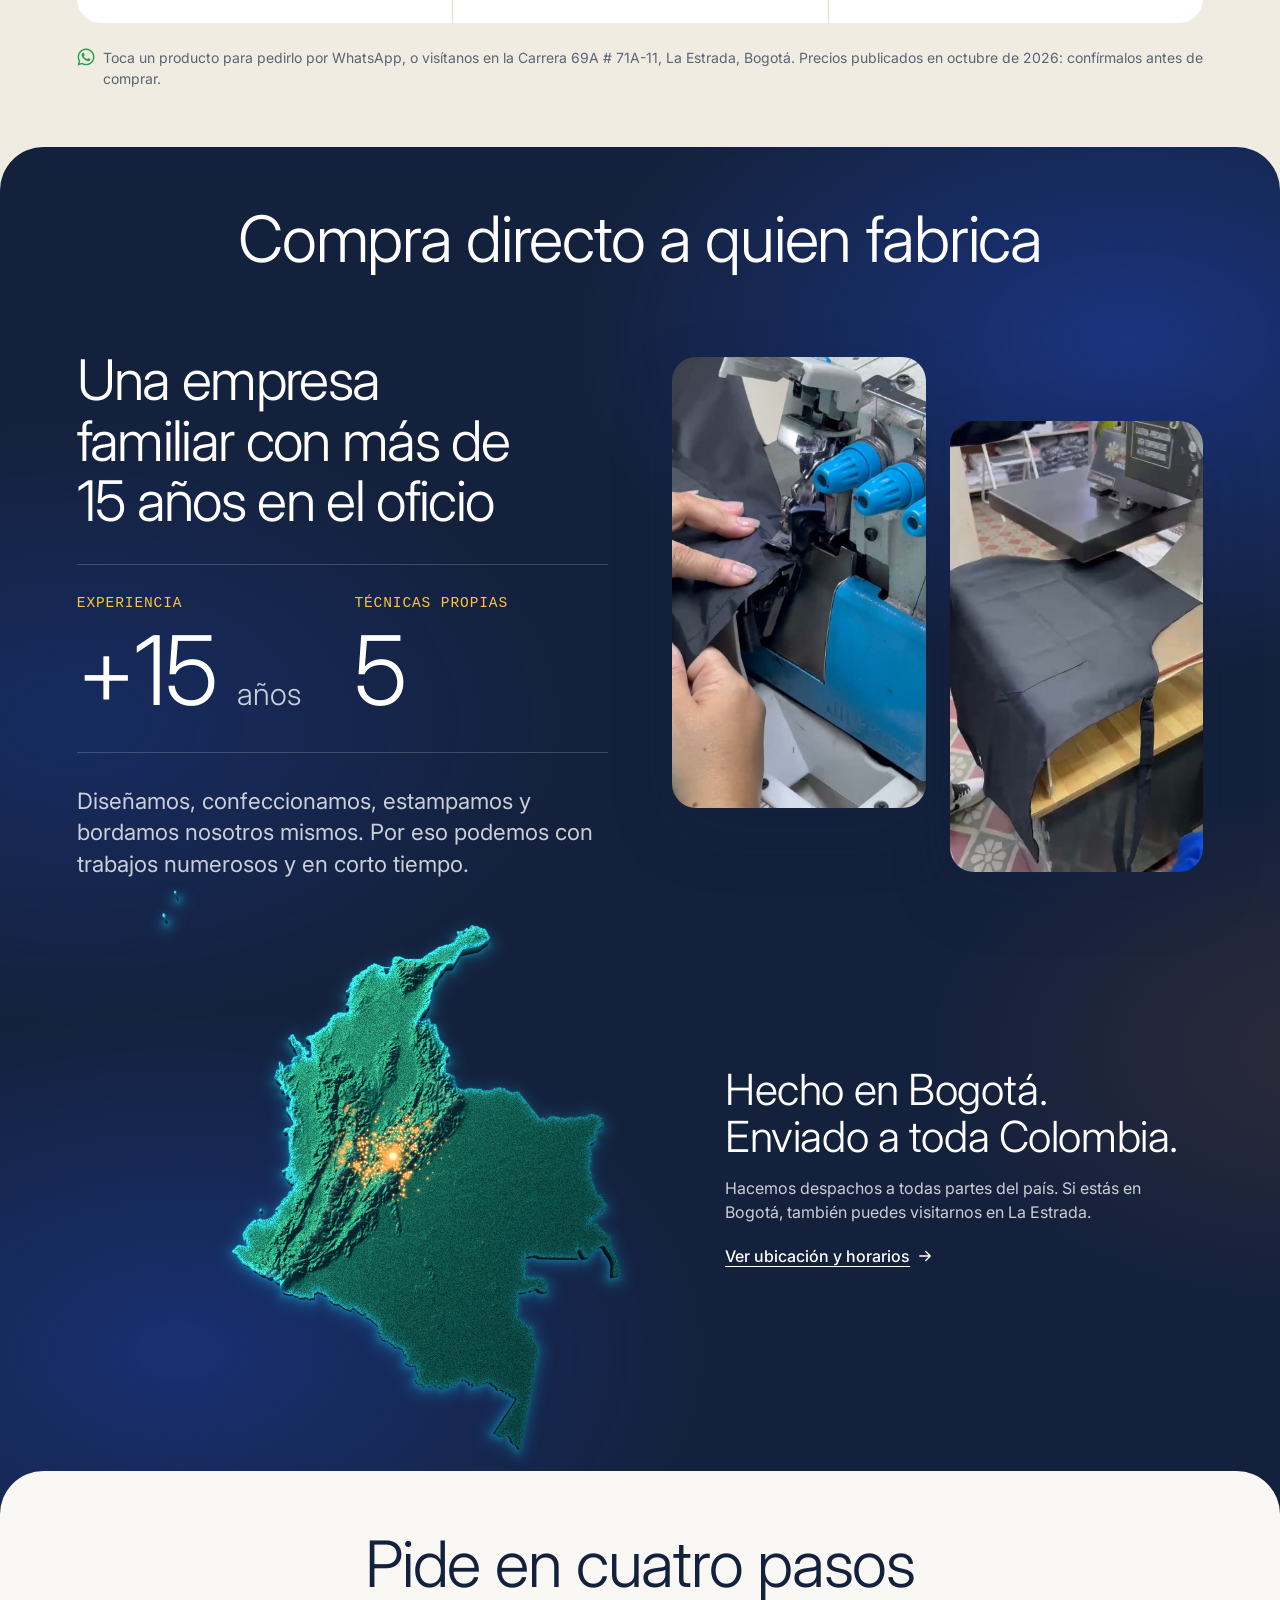
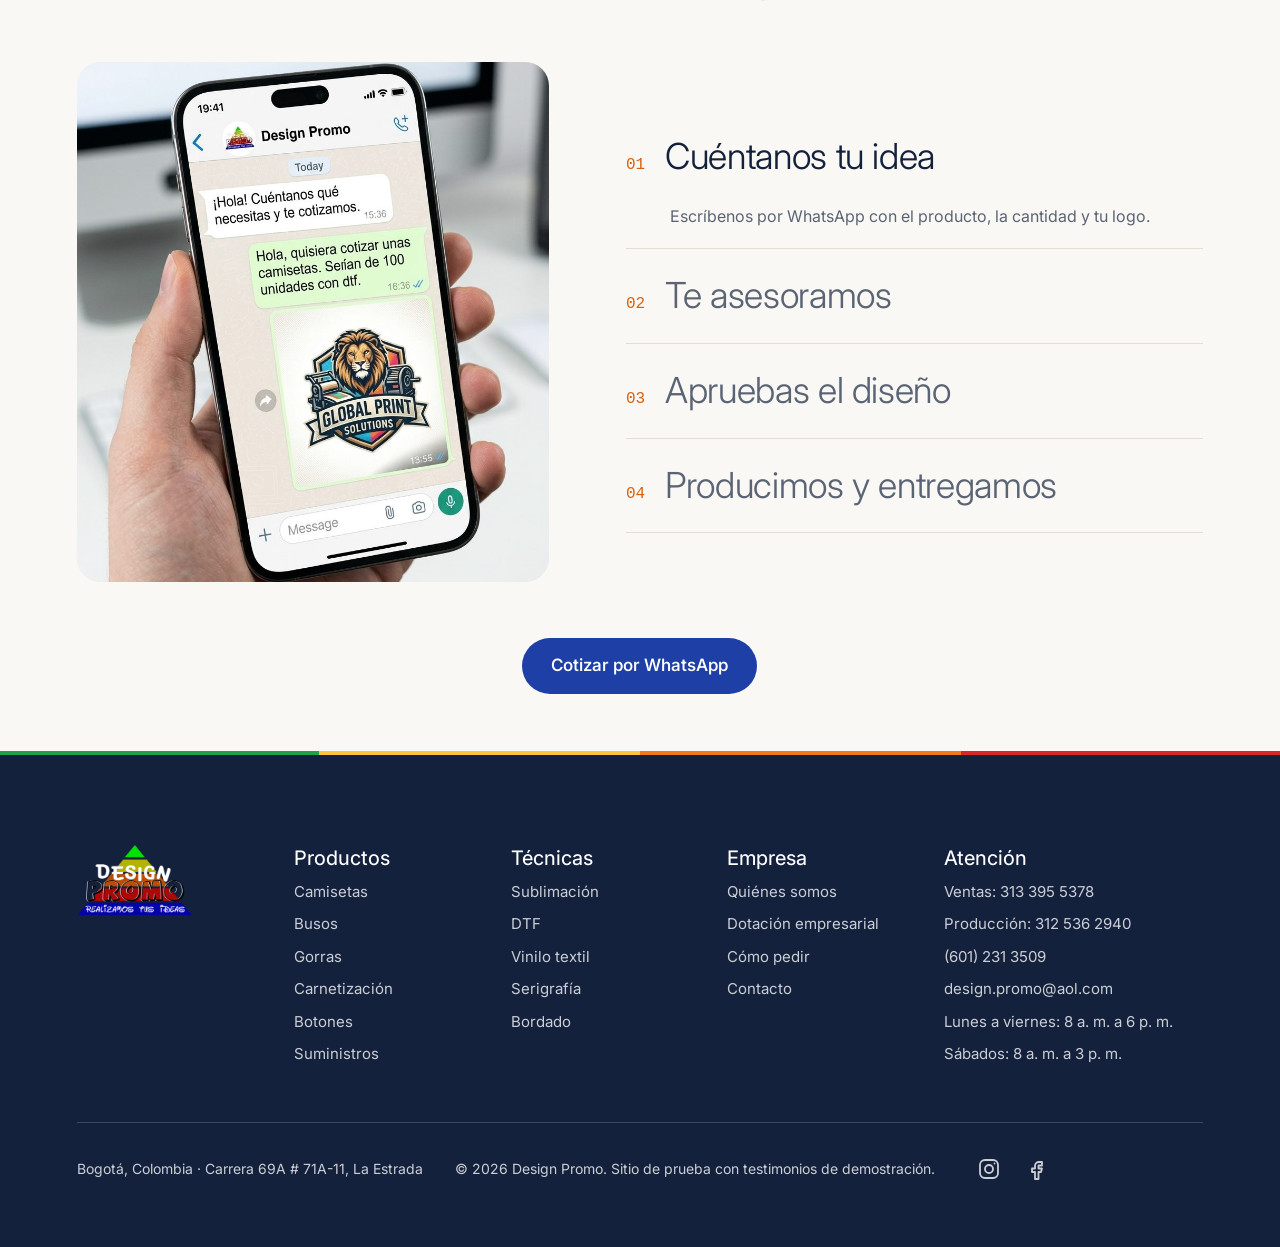
==== commit 193c1052: "Cambia la foto de la gorra Cóndores del carrusel de inicio por un video Co-Authored-By: Claude Opus " ====
--- a/index.html
+++ b/index.html
@@ -126,7 +126,7 @@
 		<div class="hero__media" aria-hidden="true">
 			<div class="hero__slide is-active"><video class="hero__video" data-src="assets/video/gorra-bordada.mp4" poster="assets/img/escenas/gorra-bordada-poster.jpg" style="object-position: 50% 45%" width="576" height="1024" muted playsinline preload="metadata"></video></div>
 			<div class="hero__slide"><img data-src="assets/img/escenas/mug-logo-limpio.jpg" alt="" width="1780" height="1110"></div>
-			<div class="hero__slide"><img data-src="assets/img/escenas/hero-condores.jpg" alt="" style="object-position: 70% 50%" width="1672" height="941"></div>
+			<div class="hero__slide"><video class="hero__video hero__video--ancho" data-src="assets/video/gorra-condores.mp4" poster="assets/img/escenas/hero-condores.jpg" style="object-position: 70% 50%" width="1916" height="1080" muted playsinline preload="metadata" data-reinicia></video></div>
 			<div class="hero__slide"><video class="hero__video" data-src="assets/video/bordado.mp4" poster="assets/img/escenas/bordado-poster.jpg" width="576" height="1024" muted loop playsinline preload="metadata"></video></div>
 			<div class="hero__slide"><img data-src="assets/img/escenas/plancha-pulpo.jpg" alt="" width="1216" height="912"></div>
 			<div class="hero__slide"><img data-src="assets/img/escenas/hero-carnets-andina.jpg" alt="" style="object-position: 66% 50%" width="1672" height="941"></div>
--- a/assets/css/styles.css
+++ b/assets/css/styles.css
@@ -644,6 +644,12 @@
 		bottom: 0;
 		height: 125%;
 	}
+
+	/* Los videos horizontales conservan el encuadre de la foto. */
+	.hero__video--ancho {
+		top: 0;
+		height: 100%;
+	}
 }
 
 /* Velo: asegura el contraste del texto sobre escenas claras. */
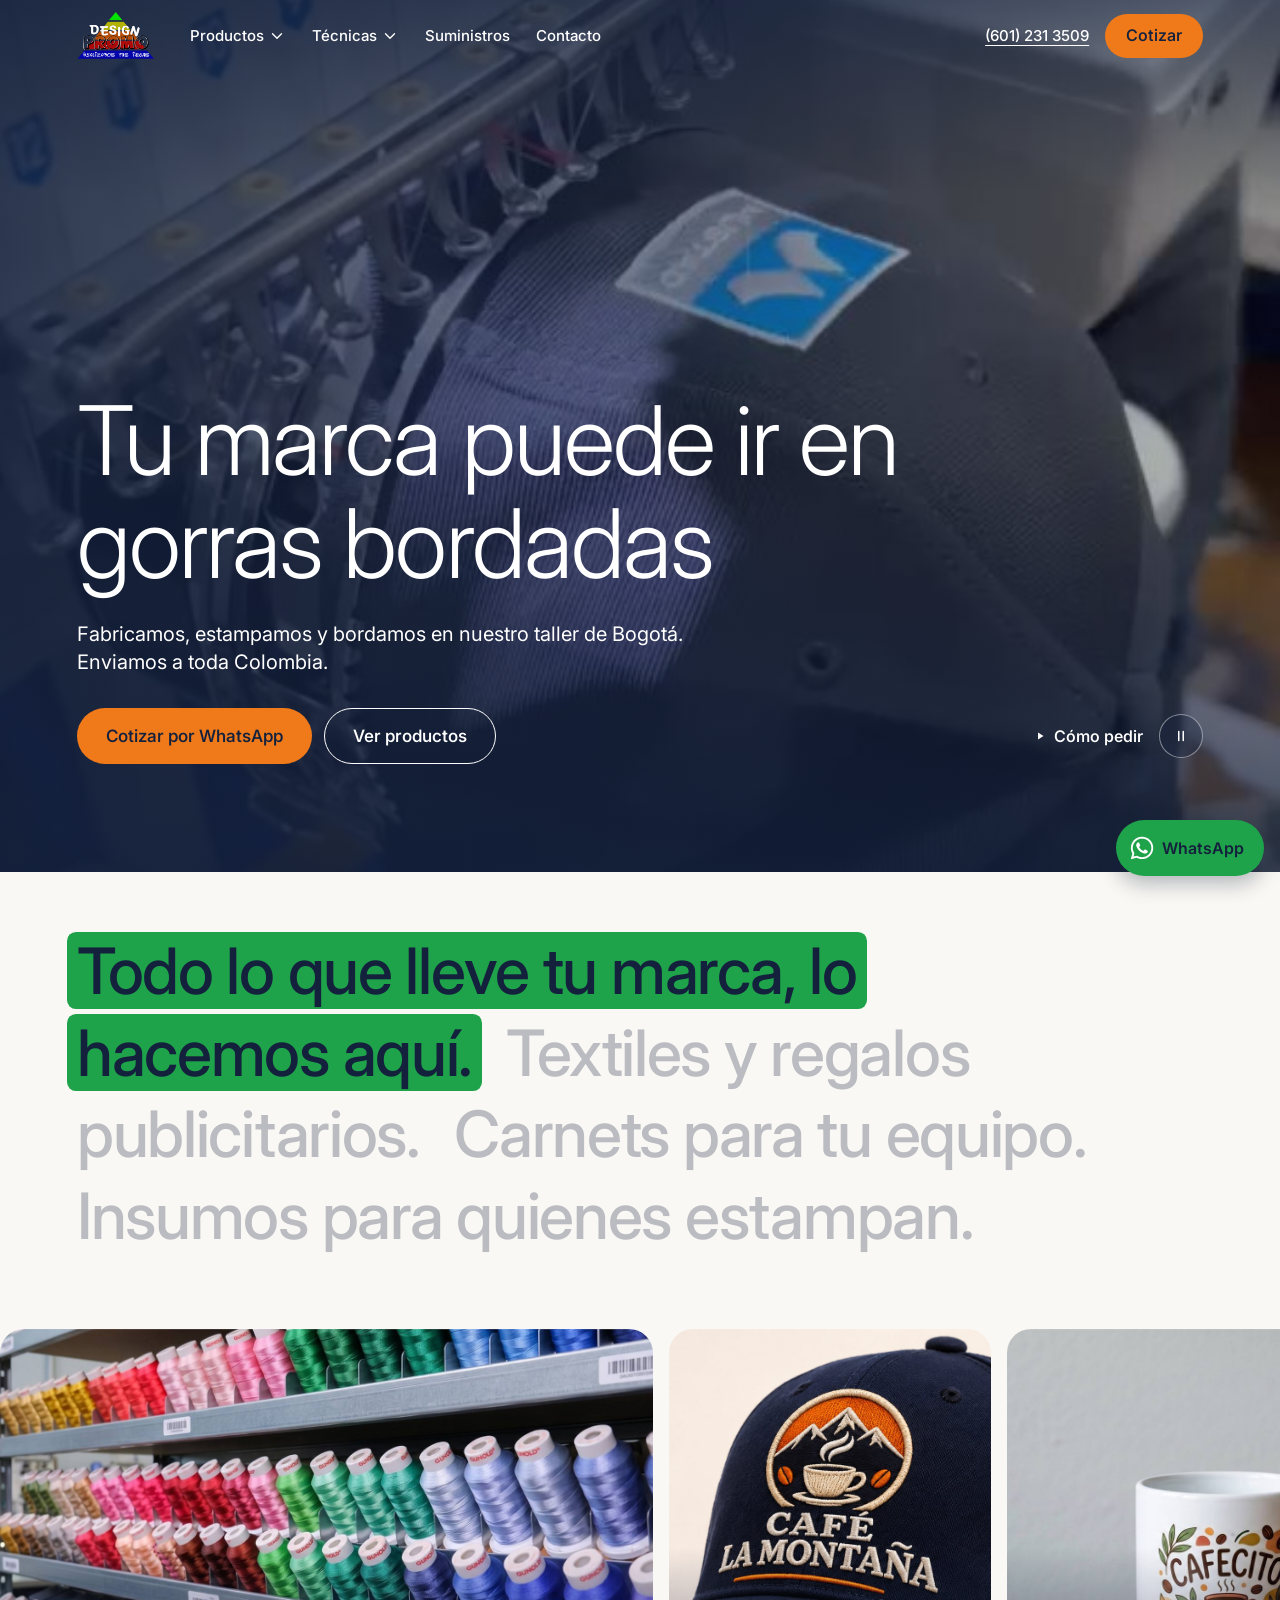
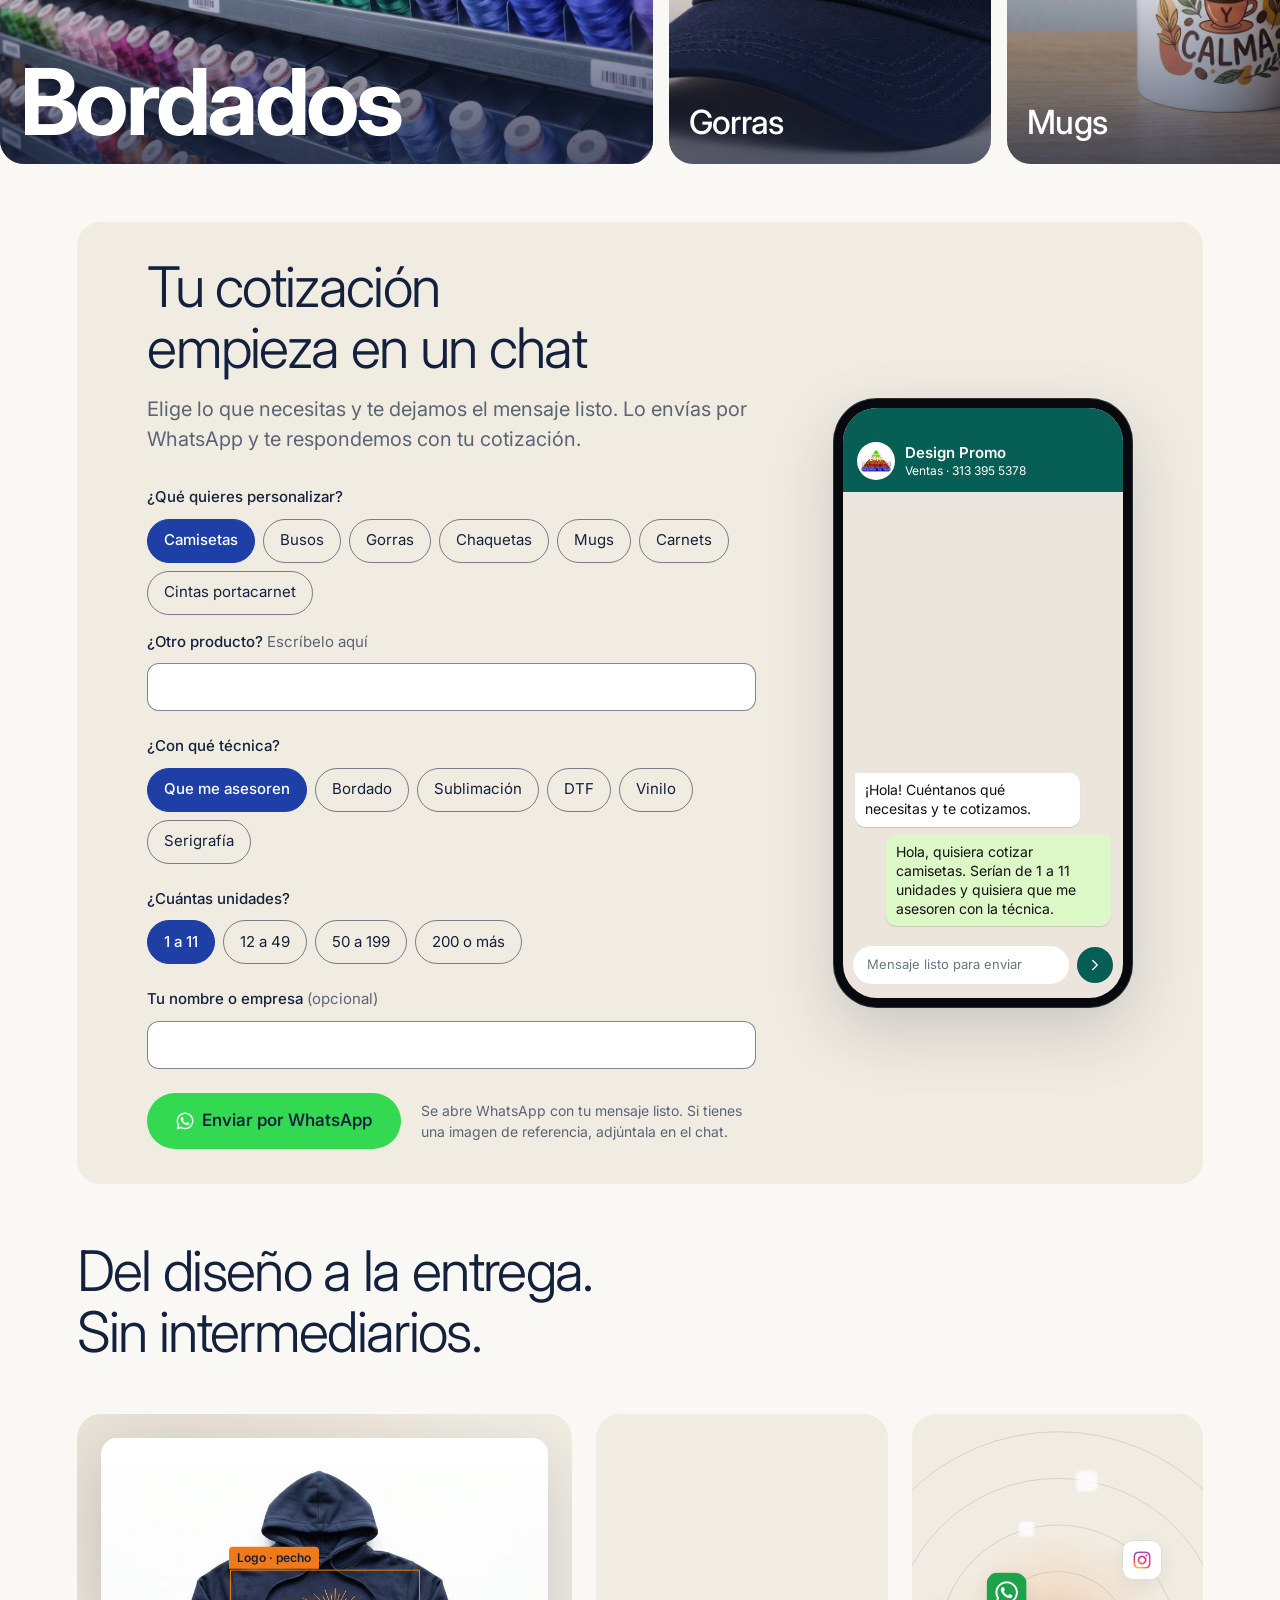
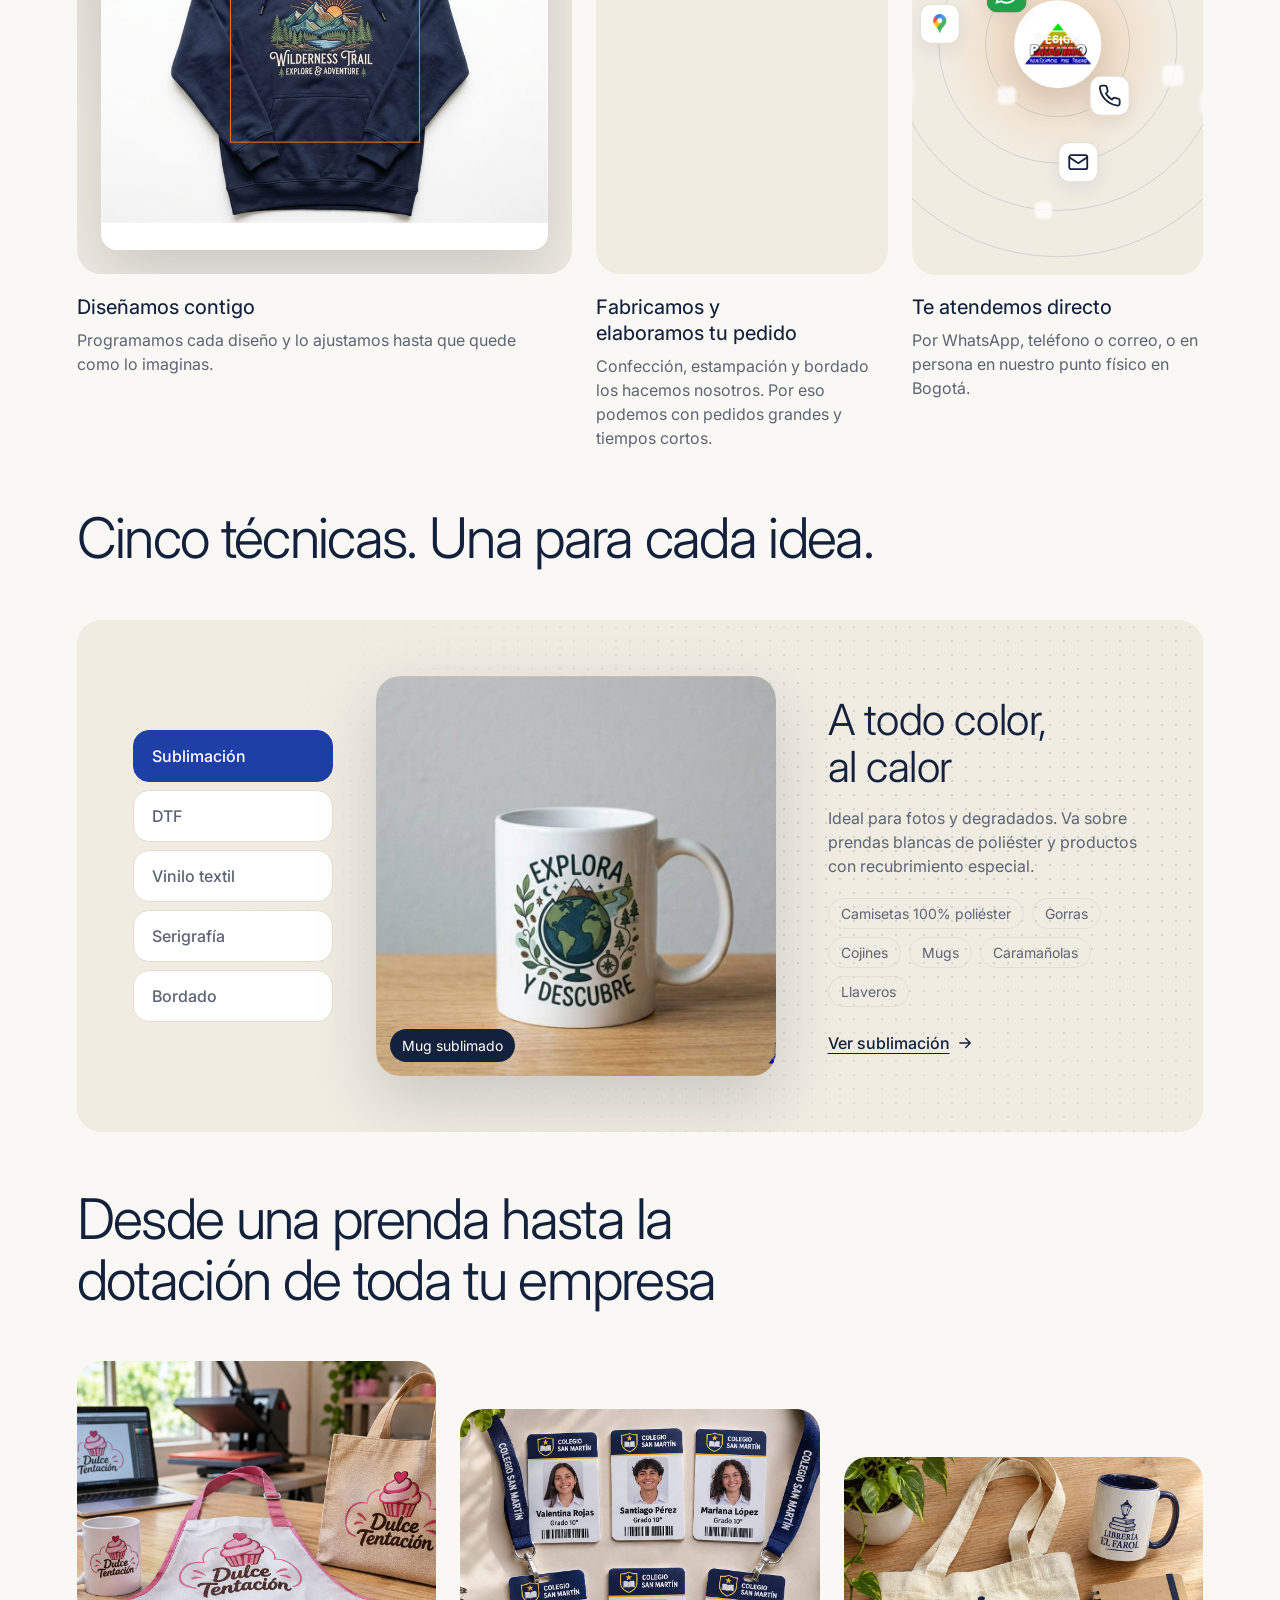
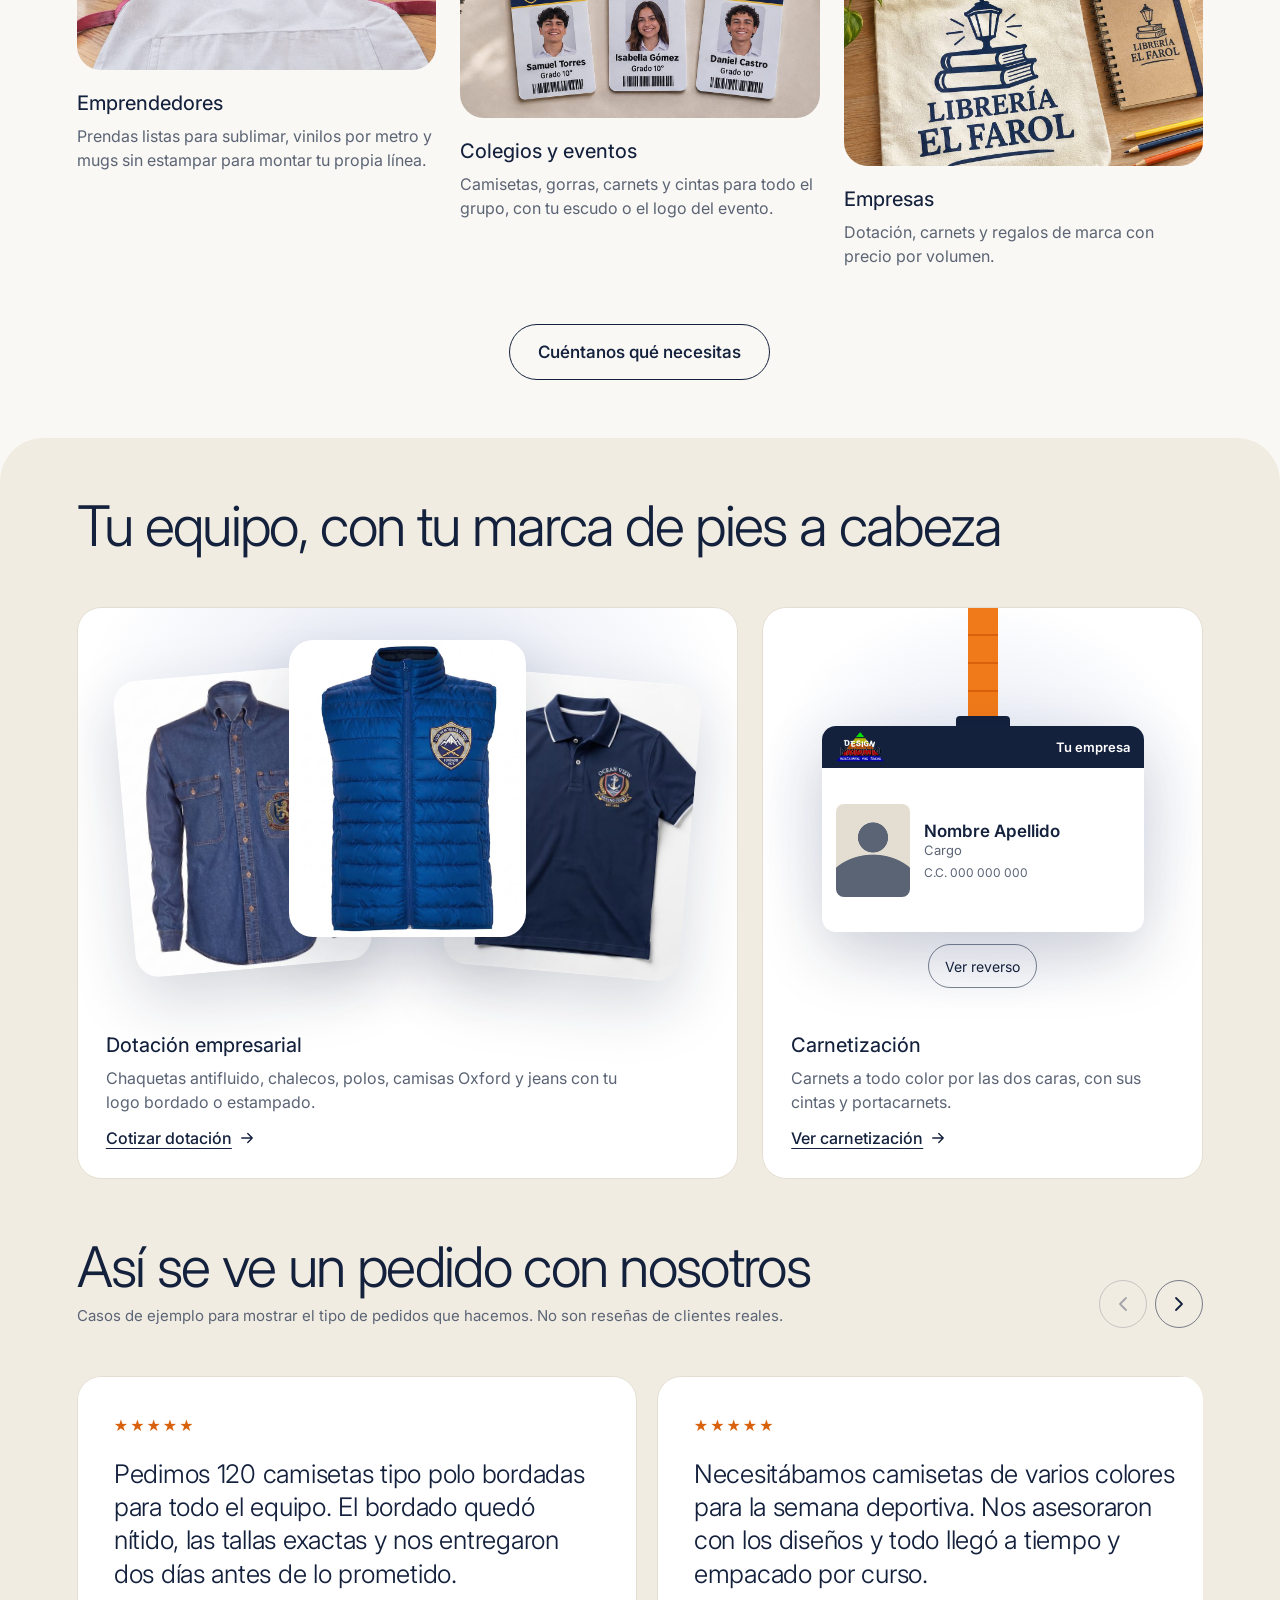
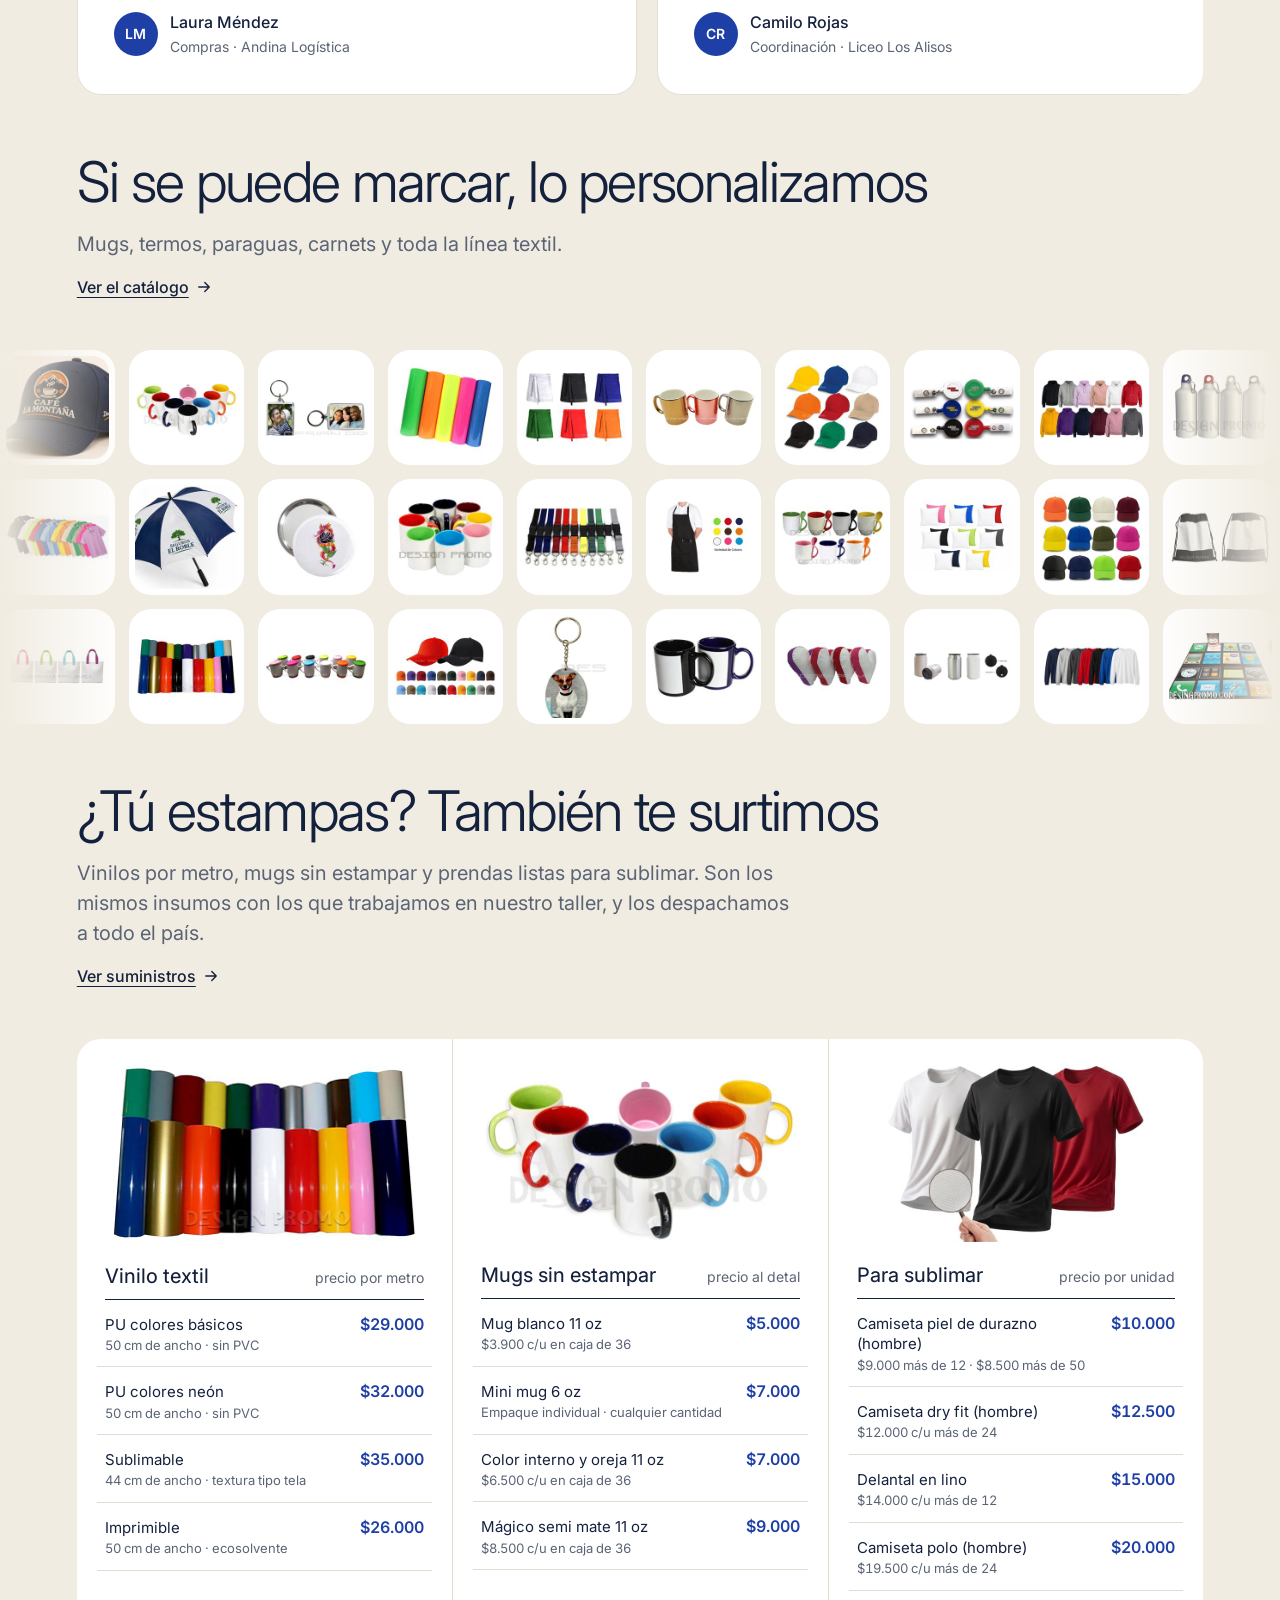
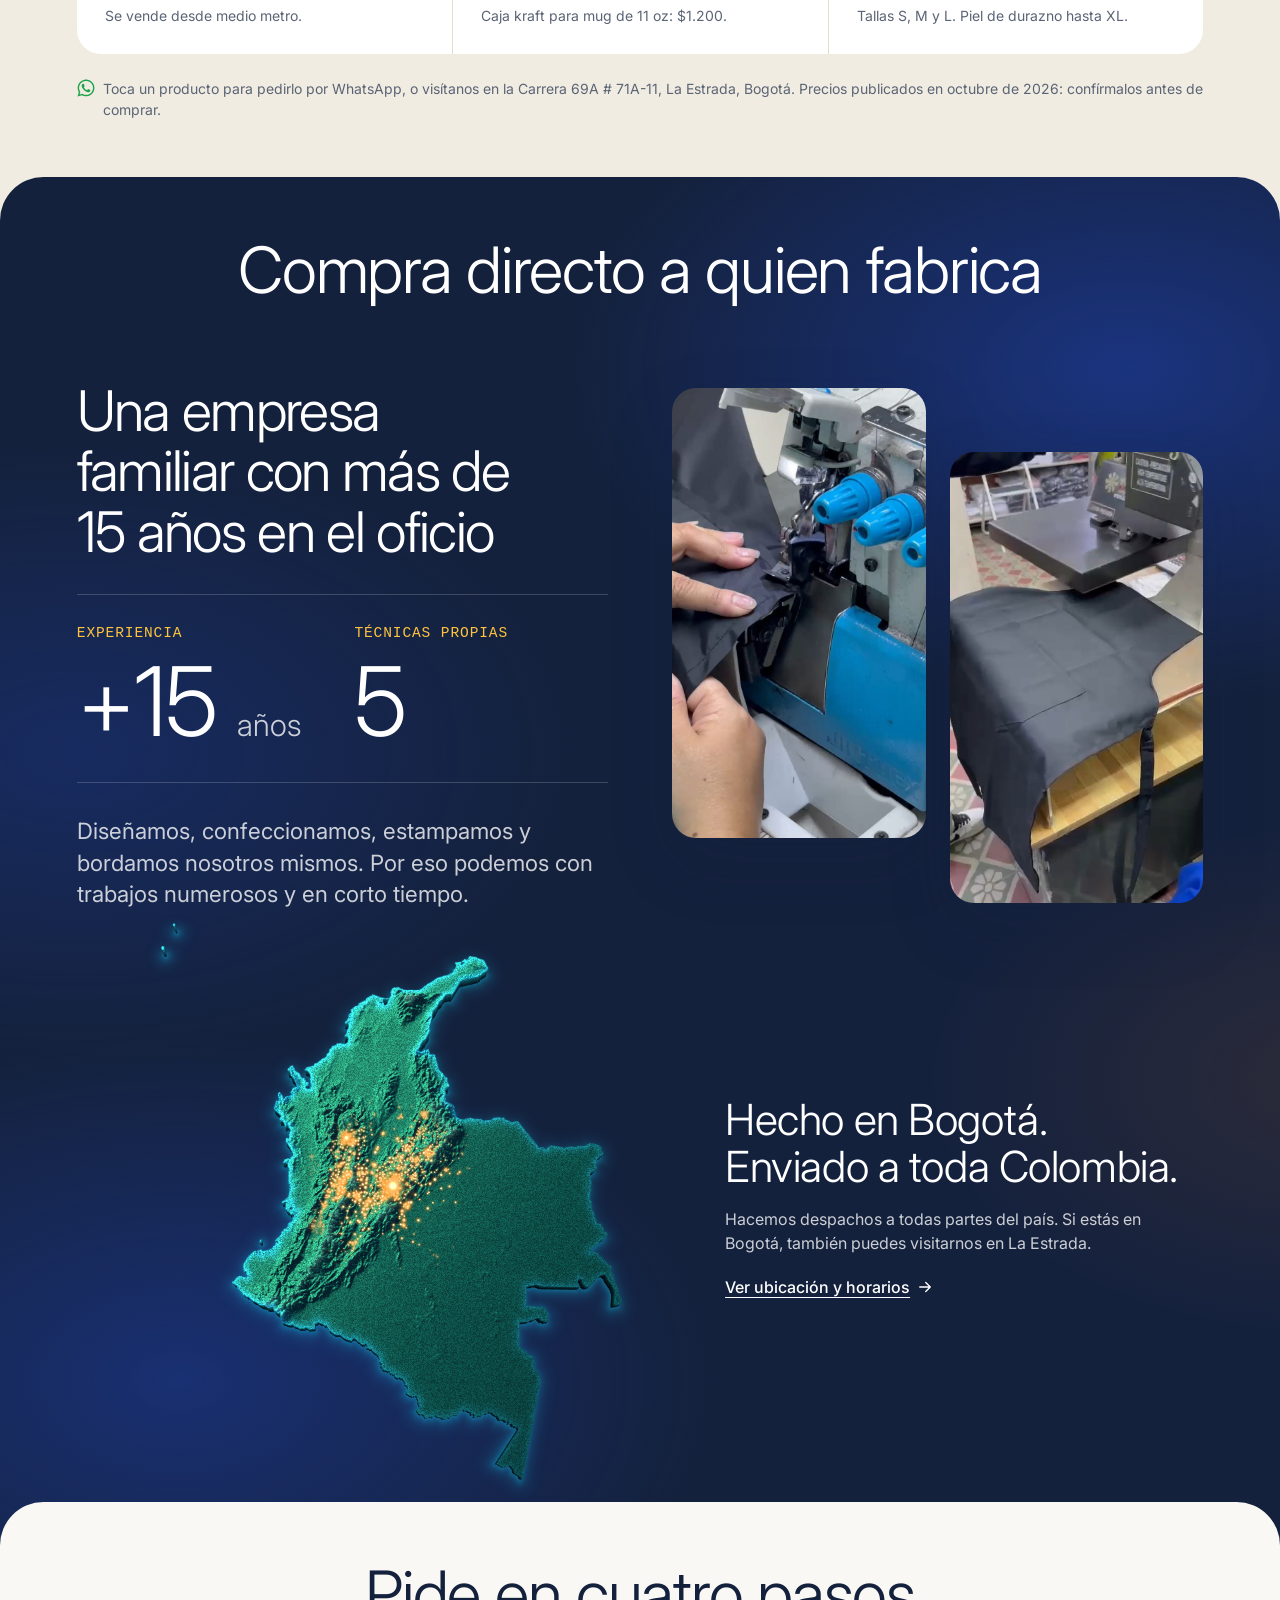
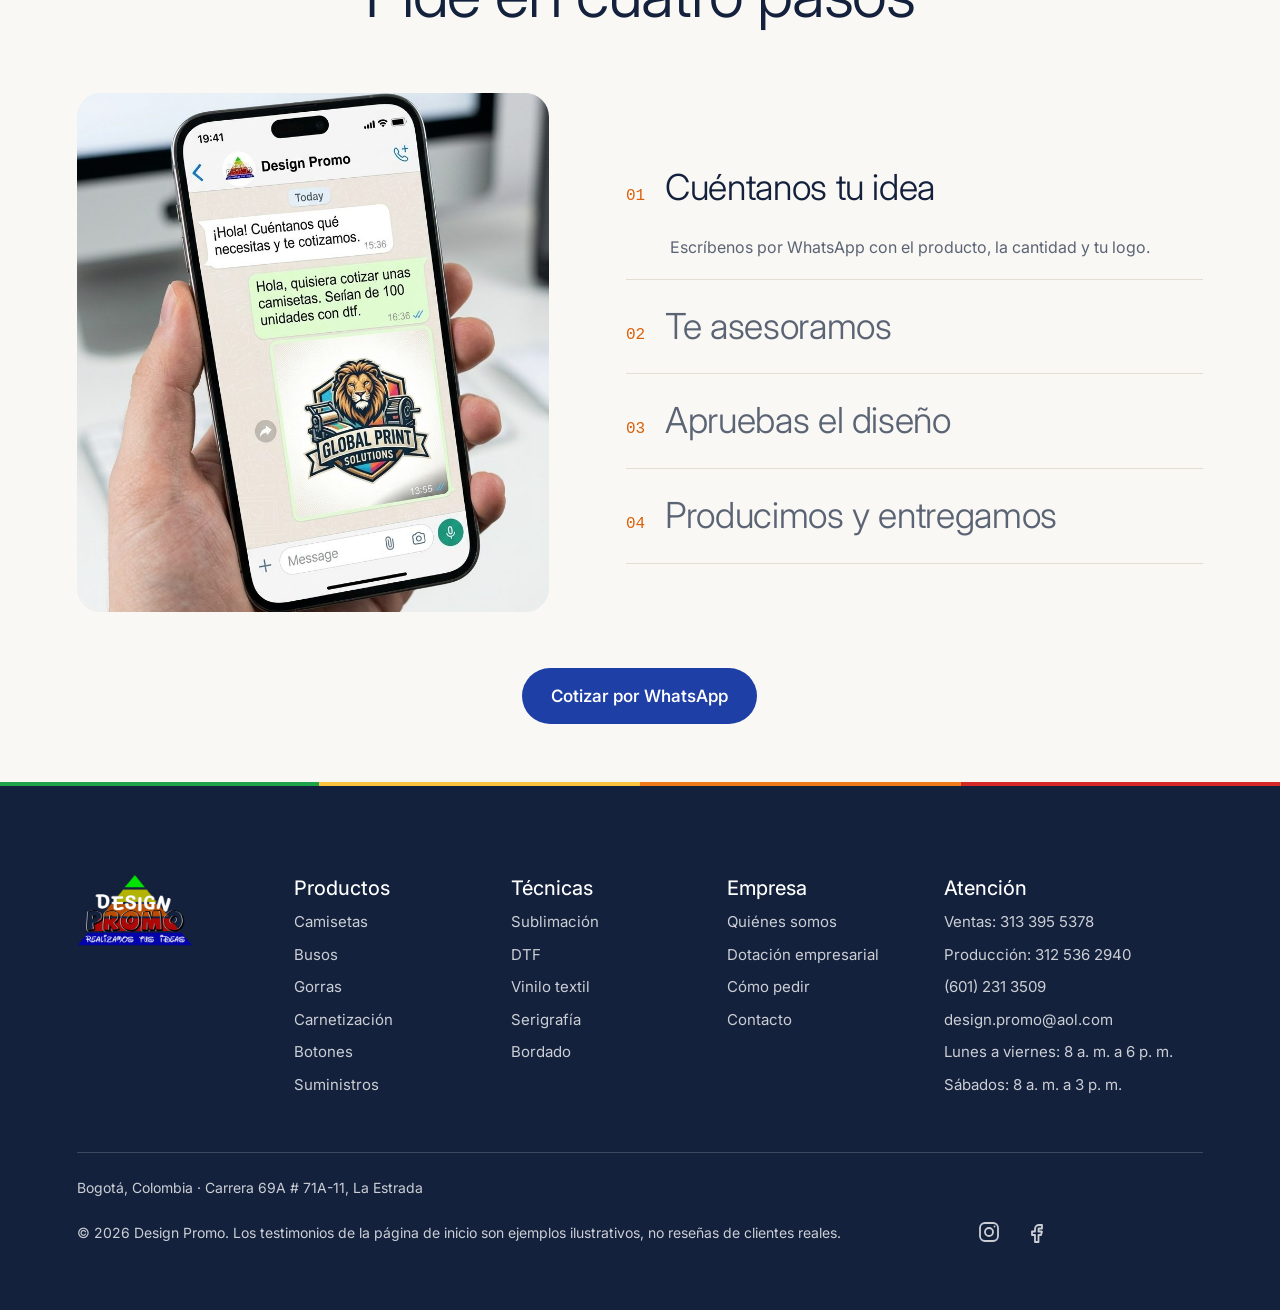
==== commit ecabe761: "Permite indexar el sitio: quita noindex, agrega sitemap y robots.txt - Quita la meta robots noindex " ====
--- a/index.html
+++ b/index.html
@@ -5,13 +5,13 @@
 <meta name="viewport" content="width=device-width, initial-scale=1">
 <title>Design Promo | Tu marca en textiles y artículos promocionales</title>
 <meta name="description" content="Fabricantes en Bogotá de textiles, estampados, bordados, regalos publicitarios y carnets con tu marca. Envíos a toda Colombia. Cotiza por WhatsApp.">
-<!-- Página de prueba con testimonios de demostración: no debe indexarse. -->
-<meta name="robots" content="noindex">
 <meta name="theme-color" content="#14213D">
 <meta property="og:title" content="Design Promo | Tu marca en textiles y artículos promocionales">
 <meta property="og:description" content="Fabricamos, estampamos y bordamos en Bogotá. Envíos a toda Colombia.">
 <meta property="og:type" content="website">
-<meta property="og:image" content="assets/img/escenas/mug-logo.jpg">
+<meta property="og:url" content="https://designpromo.co/">
+<link rel="canonical" href="https://designpromo.co/">
+<meta property="og:image" content="https://designpromo.co/assets/img/escenas/mug-logo.jpg">
 <link rel="icon" href="assets/img/marca/favicon.svg" type="image/svg+xml">
 <link rel="preload" href="assets/fonts/inter-latin-var.woff2" as="font" type="font/woff2" crossorigin>
 <link rel="preload" href="assets/img/escenas/gorra-bordada-poster.jpg" as="image" fetchpriority="high">
@@ -450,18 +450,19 @@
 			</div>
 		</section>
 
-		<!-- Testimonios ficticios: se reemplazan por reseñas reales cuando existan. -->
+		<!-- Testimonios de ejemplo, marcados como tales en la página: se reemplazan por reseñas reales cuando existan. -->
 		<section class="section section--flush-top wrap" id="testimonios" aria-labelledby="testimonios-titulo">
 			<div class="quotes__head">
 				<div>
-					<h2 class="t-h2" id="testimonios-titulo">Lo que dicen nuestros clientes</h2>
+					<h2 class="t-h2" id="testimonios-titulo">Así se ve un pedido con nosotros</h2>
+					<p class="quotes__nota">Casos de ejemplo para mostrar el tipo de pedidos que hacemos. No son reseñas de clientes reales.</p>
 				</div>
 				<div class="quotes__nav">
-					<button class="round-btn" type="button" aria-label="Testimonio anterior" data-quotes-prev><svg class="icon"><use href="#i-left"/></svg></button>
-					<button class="round-btn" type="button" aria-label="Testimonio siguiente" data-quotes-next><svg class="icon"><use href="#i-right"/></svg></button>
-				</div>
-			</div>
-			<div class="quotes" tabindex="0" role="region" aria-label="Testimonios de clientes" data-quotes>
+					<button class="round-btn" type="button" aria-label="Caso anterior" data-quotes-prev><svg class="icon"><use href="#i-left"/></svg></button>
+					<button class="round-btn" type="button" aria-label="Caso siguiente" data-quotes-next><svg class="icon"><use href="#i-right"/></svg></button>
+				</div>
+			</div>
+			<div class="quotes" tabindex="0" role="region" aria-label="Casos de ejemplo" data-quotes>
 				<figure class="review">
 					<p class="review__stars" aria-label="5 de 5 estrellas">★★★★★</p>
 					<blockquote>Pedimos 120 camisetas tipo polo bordadas para todo el equipo. El bordado quedó nítido, las tallas exactas y nos entregaron dos días antes de lo prometido.</blockquote>
@@ -702,7 +703,7 @@
 				</div>
 				<div class="site-footer__legal">
 					<p>Bogotá, Colombia · Carrera 69A # 71A-11, La Estrada</p>
-					<p>© 2026 Design Promo. Sitio de prueba con testimonios de demostración.</p>
+					<p>© 2026 Design Promo. Los testimonios de la página de inicio son ejemplos ilustrativos, no reseñas de clientes reales.</p>
 					<ul class="site-footer__social">
 						<li><a href="https://www.instagram.com/designpromo/" target="_blank" rel="noopener" aria-label="Instagram"><svg class="icon"><use href="#i-instagram"/></svg></a></li>
 						<li><a href="https://www.facebook.com/empresadesignpromo" target="_blank" rel="noopener" aria-label="Facebook"><svg class="icon"><use href="#i-facebook"/></svg></a></li>
--- a/assets/css/styles.css
+++ b/assets/css/styles.css
@@ -3326,3 +3326,9 @@
 		color: var(--luz);
 	}
 }
+
+.quotes__nota {
+	margin-top: 8px;
+	color: var(--color-texto-suave);
+	font-size: 0.9375rem;
+}
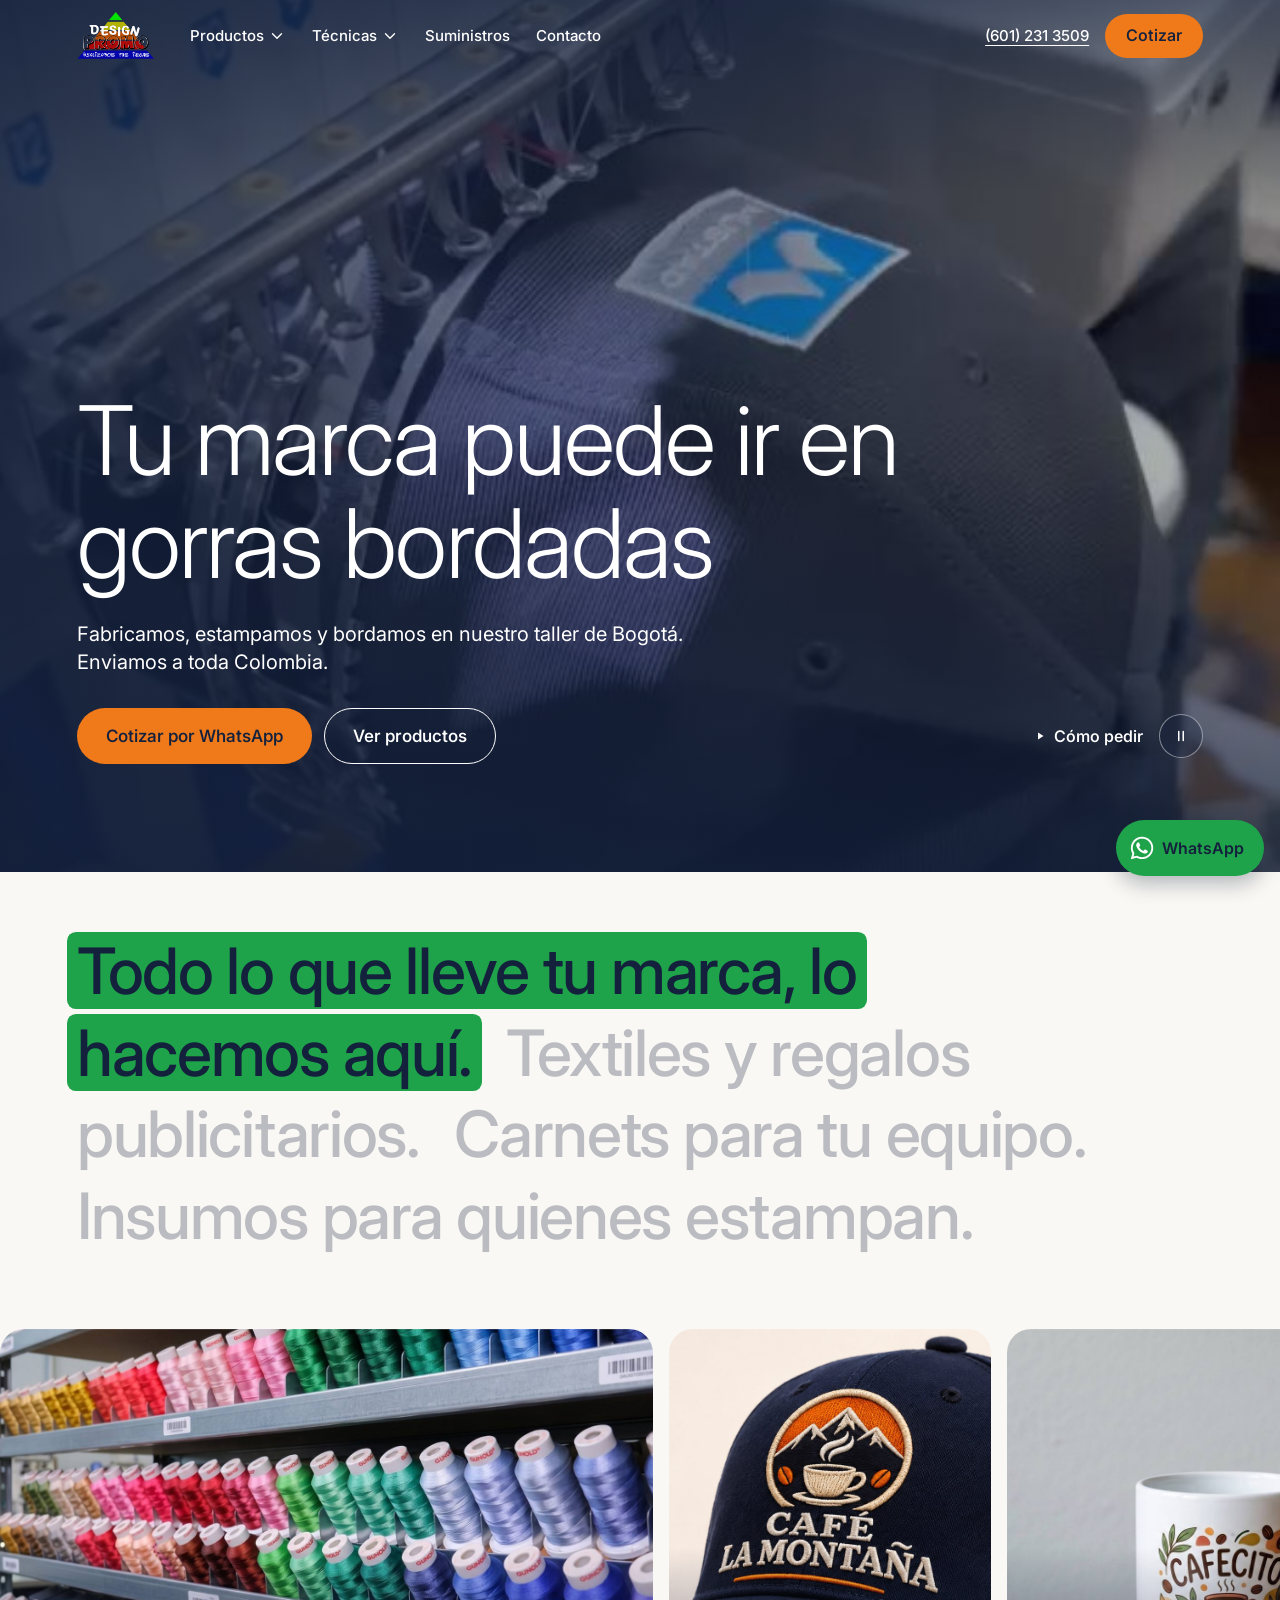
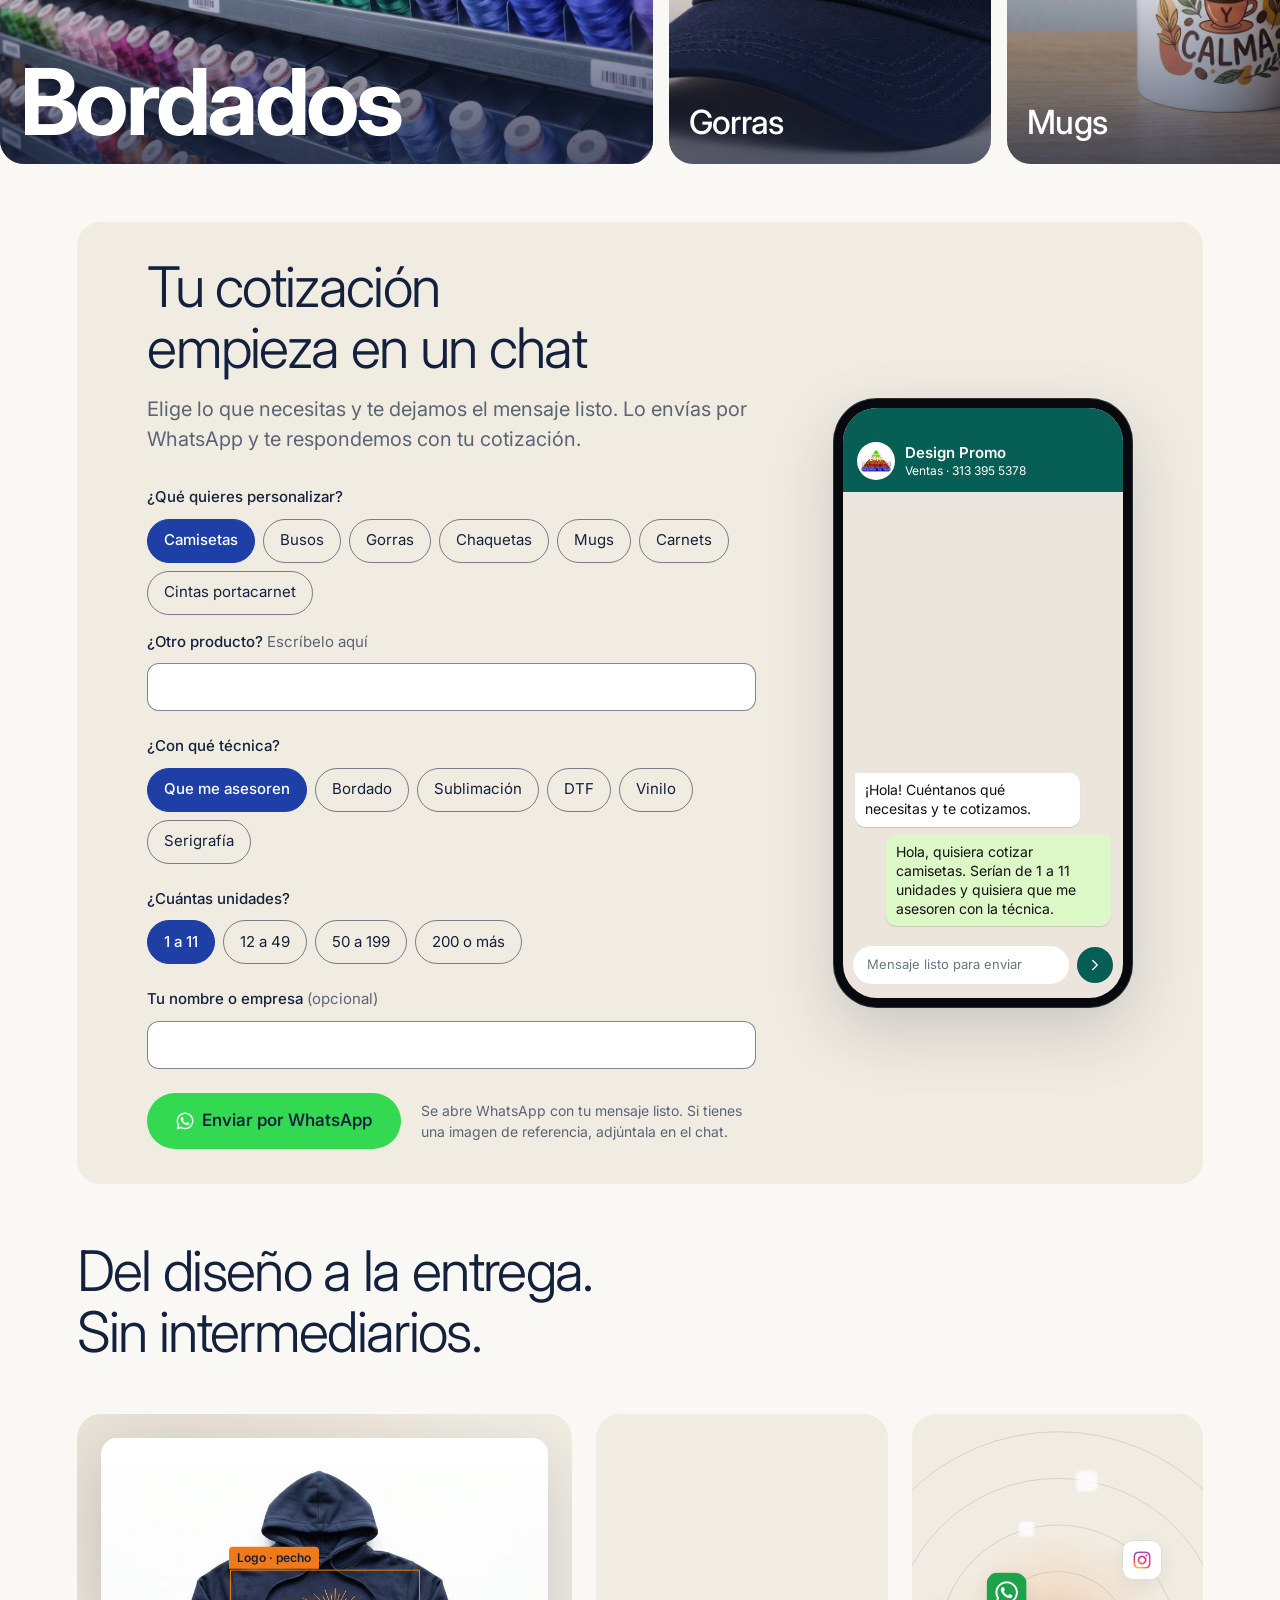
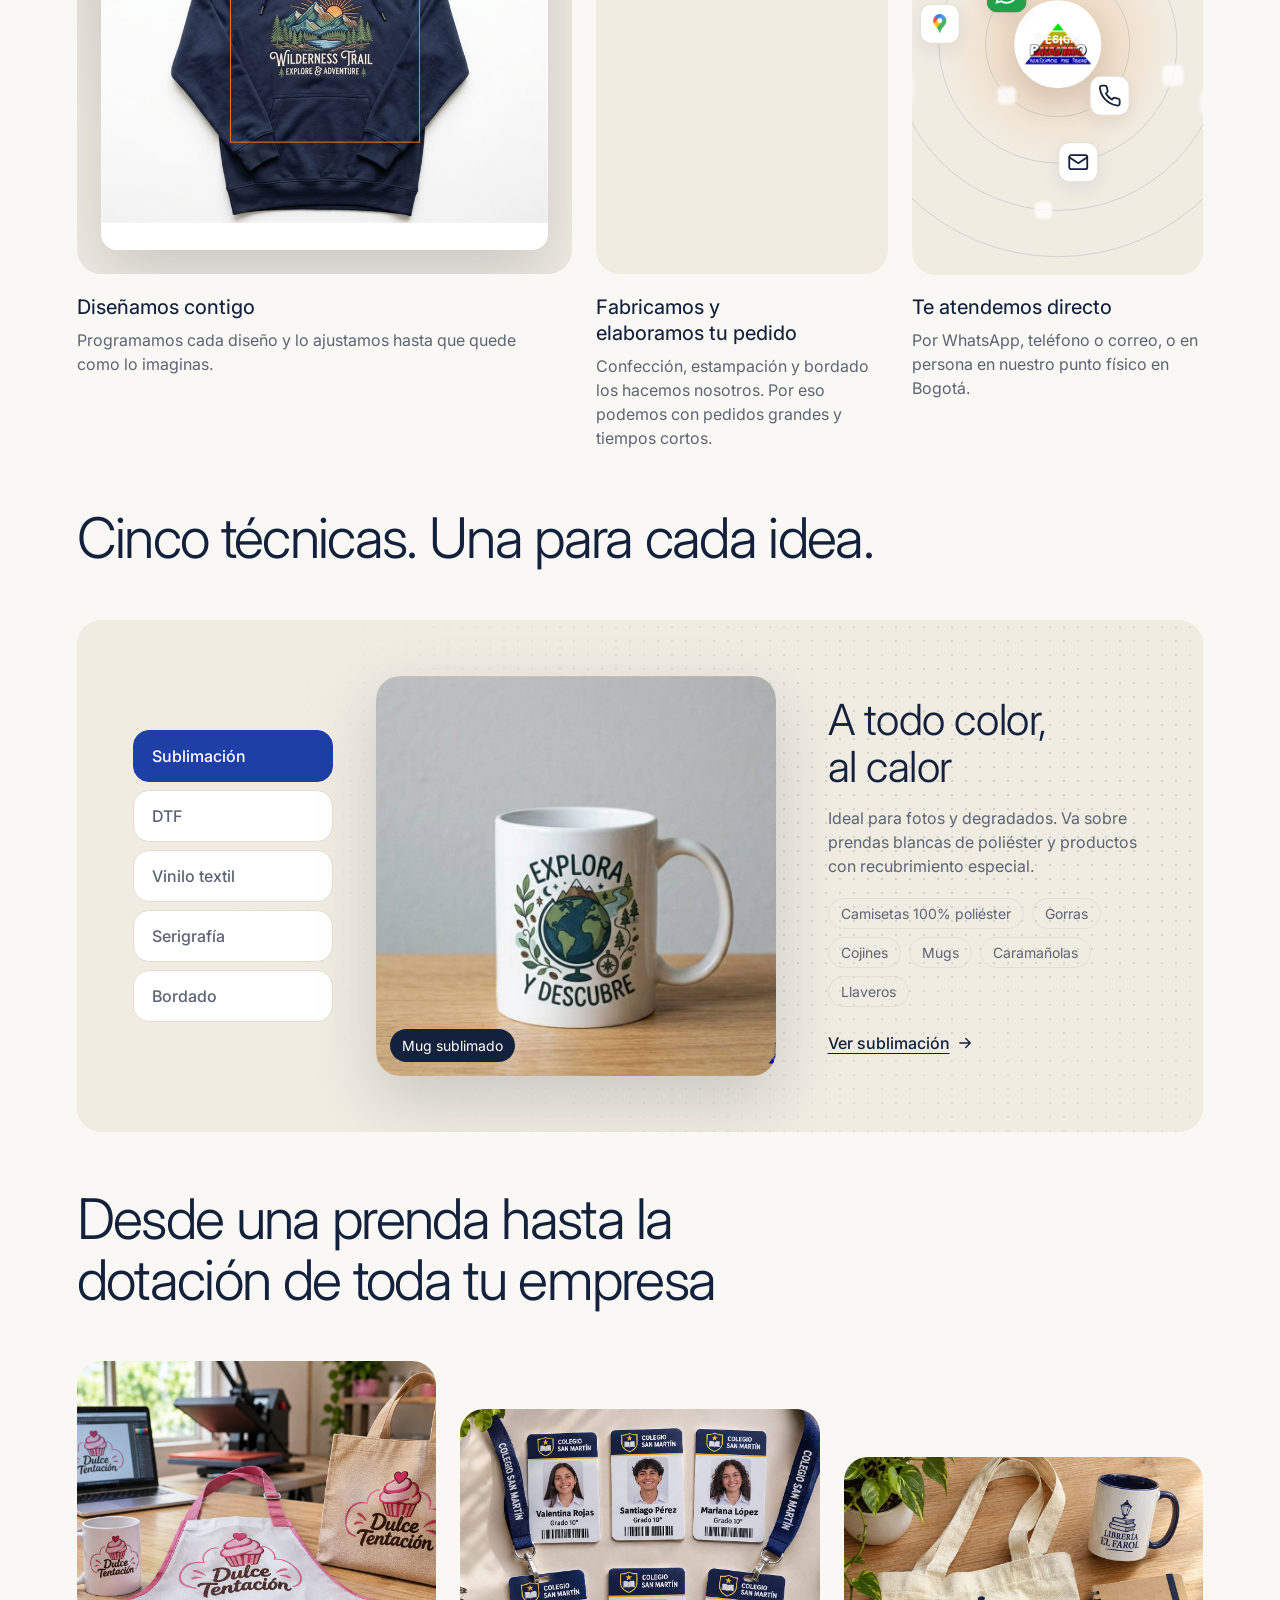
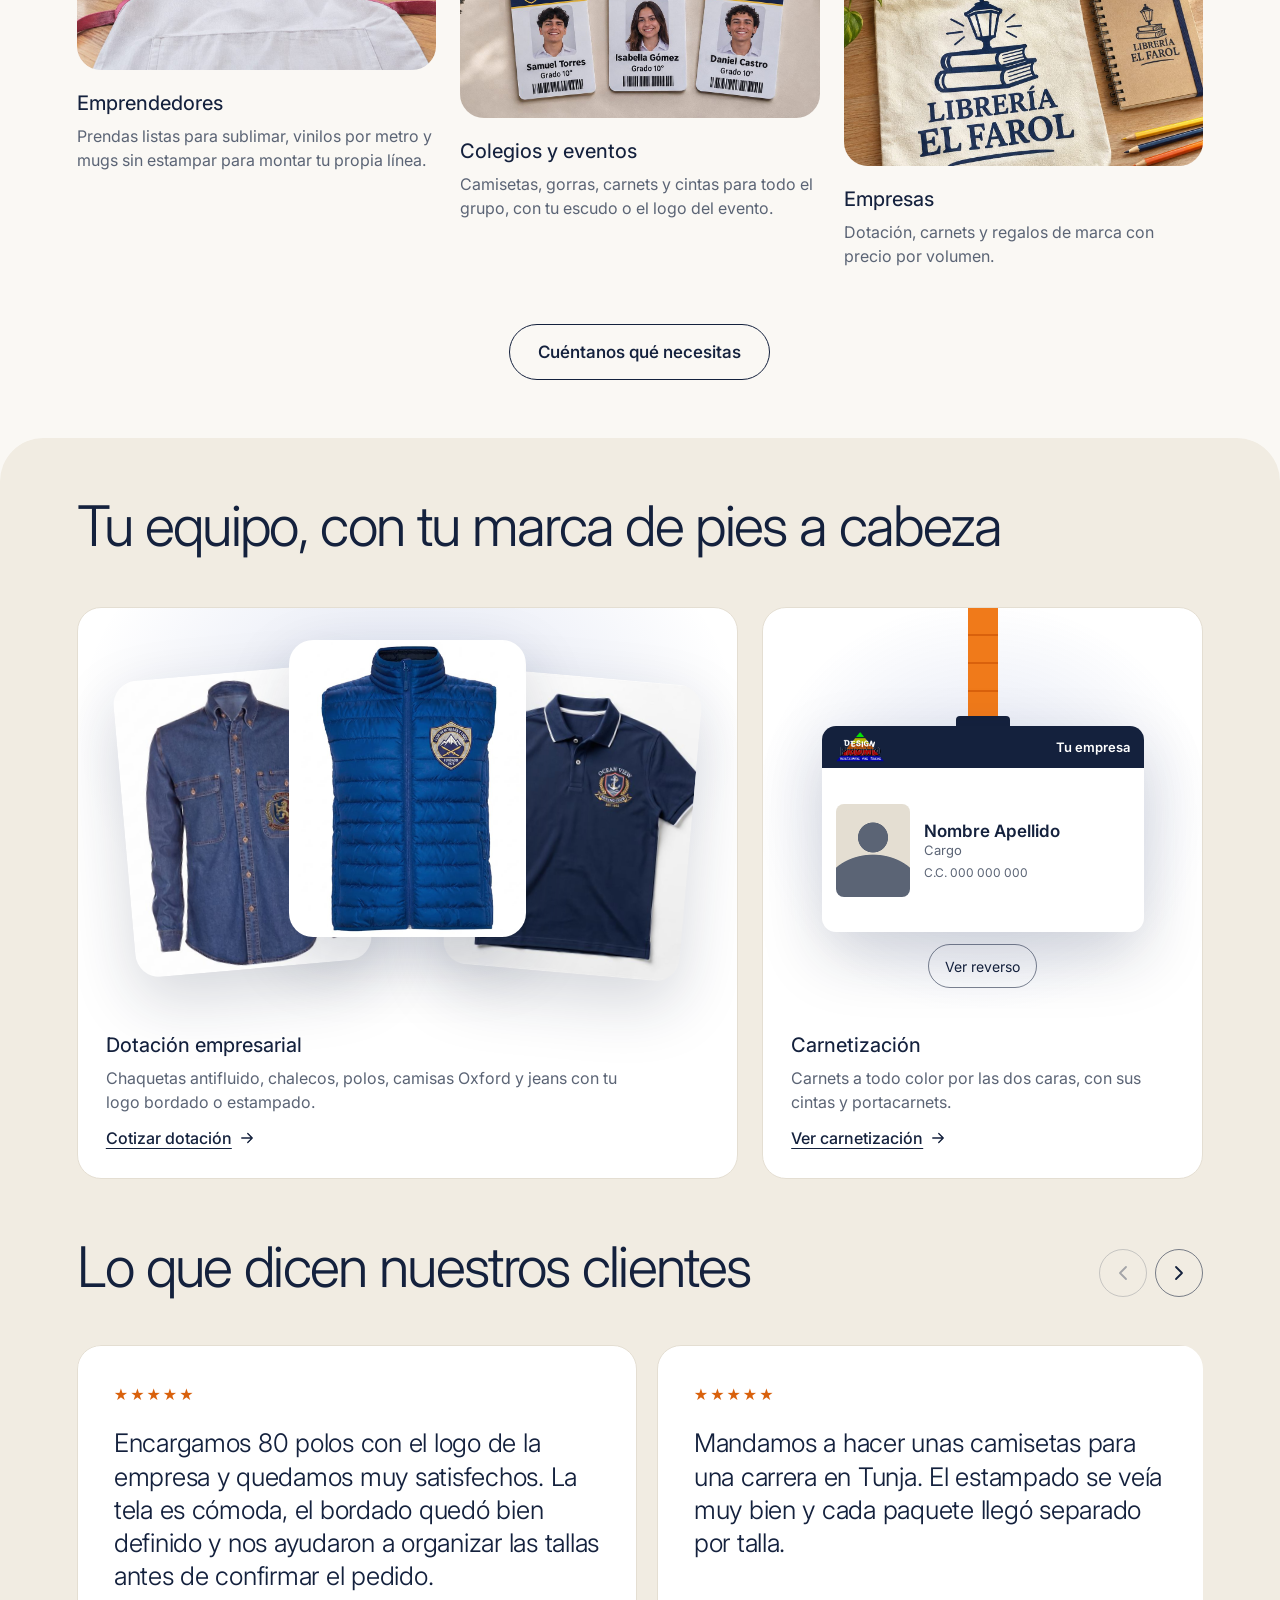
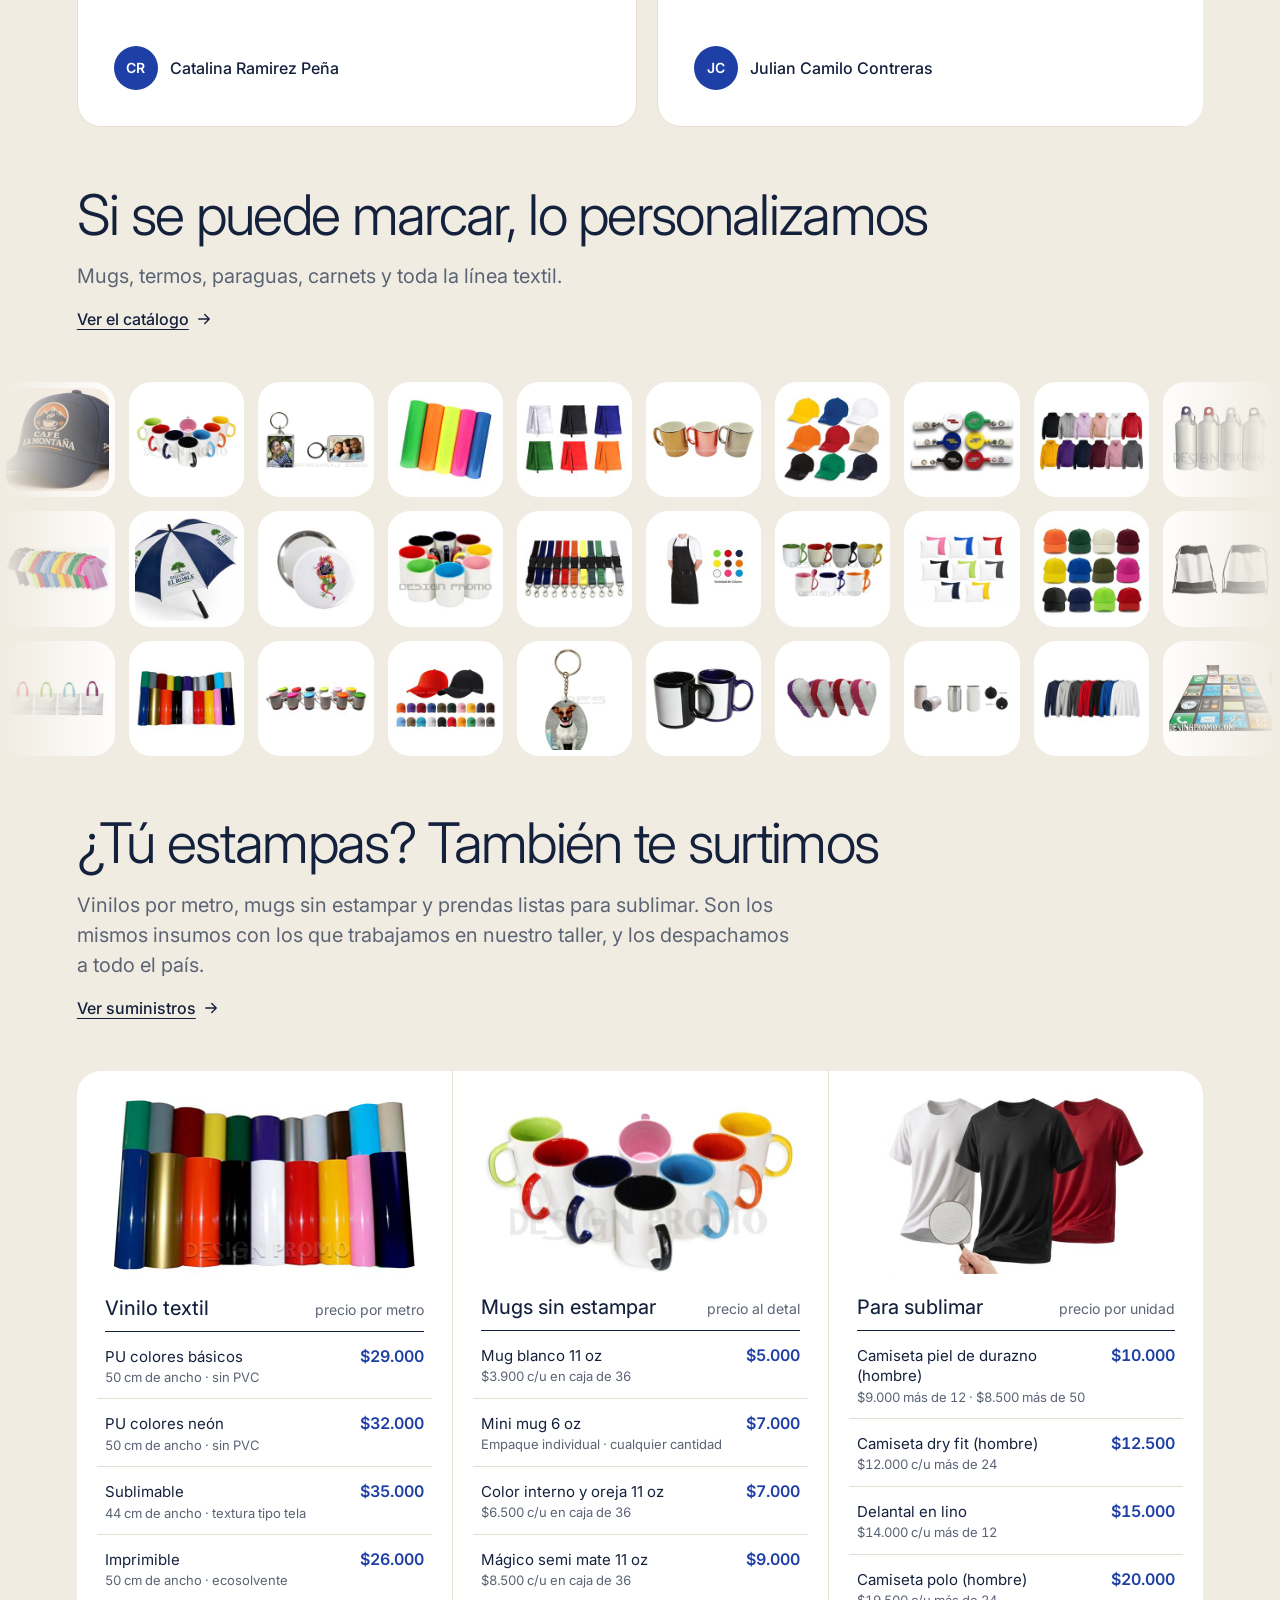
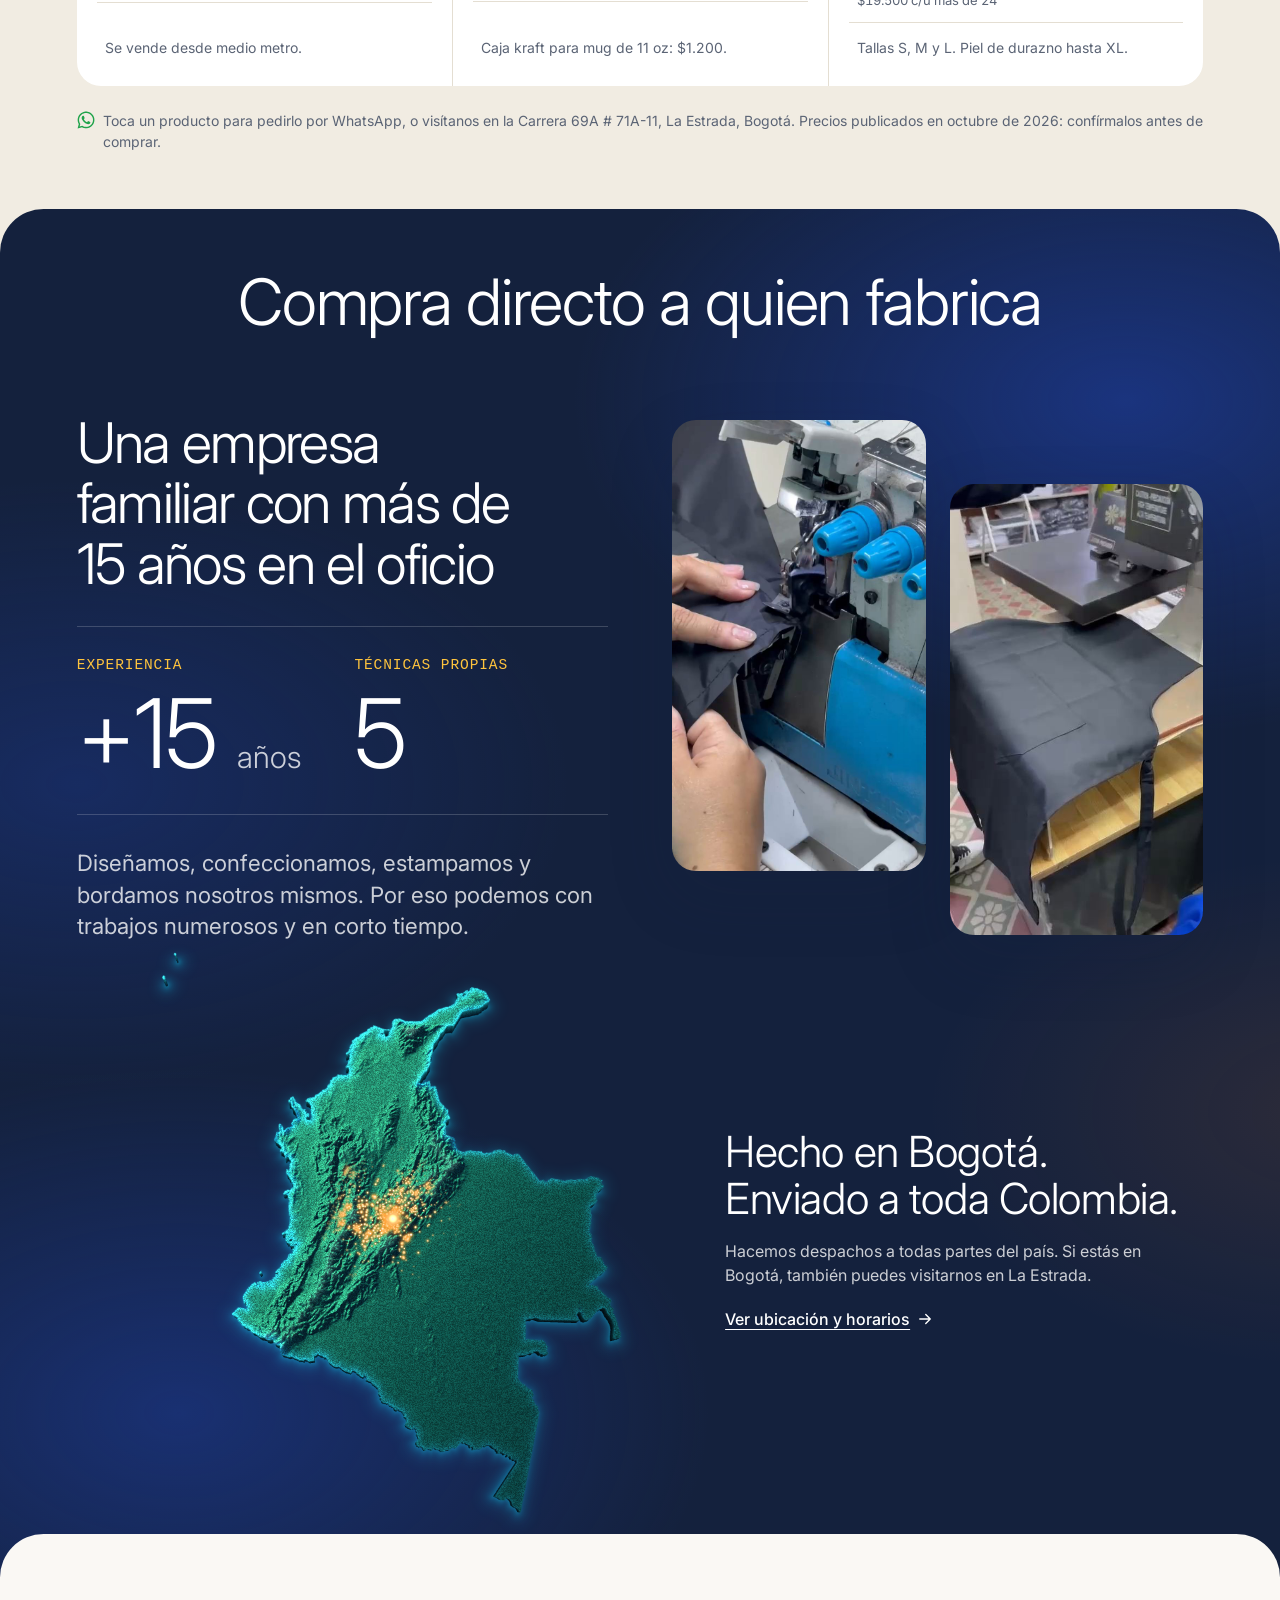
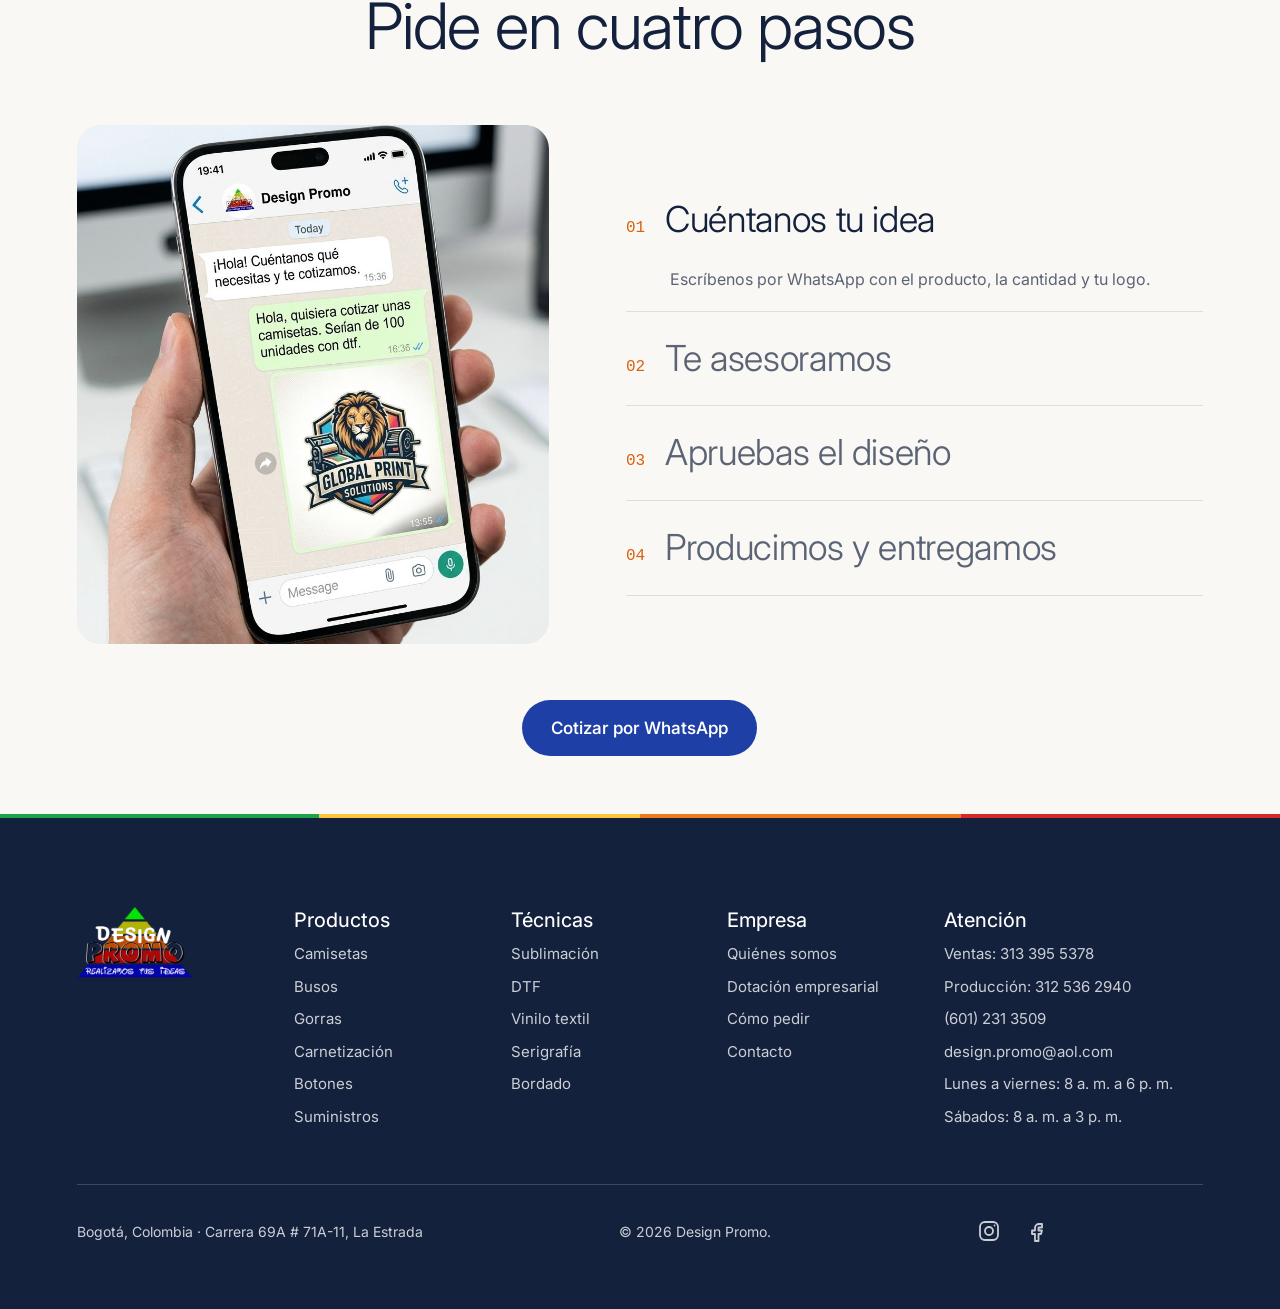
==== commit ab4c51bb: "Cambia los testimonios de ejemplo por seis reseñas reales de clientes Quita la nota de casos de ejem" ====
--- a/index.html
+++ b/index.html
@@ -450,43 +450,47 @@
 			</div>
 		</section>
 
-		<!-- Testimonios de ejemplo, marcados como tales en la página: se reemplazan por reseñas reales cuando existan. -->
+		<!-- Reseñas reales de clientes (noviembre de 2026). -->
 		<section class="section section--flush-top wrap" id="testimonios" aria-labelledby="testimonios-titulo">
 			<div class="quotes__head">
 				<div>
-					<h2 class="t-h2" id="testimonios-titulo">Así se ve un pedido con nosotros</h2>
-					<p class="quotes__nota">Casos de ejemplo para mostrar el tipo de pedidos que hacemos. No son reseñas de clientes reales.</p>
+					<h2 class="t-h2" id="testimonios-titulo">Lo que dicen nuestros clientes</h2>
 				</div>
 				<div class="quotes__nav">
-					<button class="round-btn" type="button" aria-label="Caso anterior" data-quotes-prev><svg class="icon"><use href="#i-left"/></svg></button>
-					<button class="round-btn" type="button" aria-label="Caso siguiente" data-quotes-next><svg class="icon"><use href="#i-right"/></svg></button>
-				</div>
-			</div>
-			<div class="quotes" tabindex="0" role="region" aria-label="Casos de ejemplo" data-quotes>
+					<button class="round-btn" type="button" aria-label="Reseña anterior" data-quotes-prev><svg class="icon"><use href="#i-left"/></svg></button>
+					<button class="round-btn" type="button" aria-label="Reseña siguiente" data-quotes-next><svg class="icon"><use href="#i-right"/></svg></button>
+				</div>
+			</div>
+			<div class="quotes" tabindex="0" role="region" aria-label="Reseñas de clientes" data-quotes>
 				<figure class="review">
 					<p class="review__stars" aria-label="5 de 5 estrellas">★★★★★</p>
-					<blockquote>Pedimos 120 camisetas tipo polo bordadas para todo el equipo. El bordado quedó nítido, las tallas exactas y nos entregaron dos días antes de lo prometido.</blockquote>
-					<figcaption><span class="review__avatar" aria-hidden="true">LM</span><span><strong>Laura Méndez</strong><small>Compras · Andina Logística</small></span></figcaption>
+					<blockquote>Encargamos 80 polos con el logo de la empresa y quedamos muy satisfechos. La tela es cómoda, el bordado quedó bien definido y nos ayudaron a organizar las tallas antes de confirmar el pedido.</blockquote>
+					<figcaption><span class="review__avatar" aria-hidden="true">CR</span><span><strong>Catalina Ramirez Peña</strong></span></figcaption>
 				</figure>
 				<figure class="review">
 					<p class="review__stars" aria-label="5 de 5 estrellas">★★★★★</p>
-					<blockquote>Necesitábamos camisetas de varios colores para la semana deportiva. Nos asesoraron con los diseños y todo llegó a tiempo y empacado por curso.</blockquote>
-					<figcaption><span class="review__avatar" aria-hidden="true">CR</span><span><strong>Camilo Rojas</strong><small>Coordinación · Liceo Los Alisos</small></span></figcaption>
+					<blockquote>Mandamos a hacer unas camisetas para una carrera en Tunja. El estampado se veía muy bien y cada paquete llegó separado por talla.</blockquote>
+					<figcaption><span class="review__avatar" aria-hidden="true">JC</span><span><strong>Julian Camilo Contreras</strong></span></figcaption>
 				</figure>
 				<figure class="review">
 					<p class="review__stars" aria-label="5 de 5 estrellas">★★★★★</p>
-					<blockquote>Hice mi primer pedido de mugs sublimados para mi tienda. Los colores salieron muy vivos y la atención por chat fue rápida.</blockquote>
-					<figcaption><span class="review__avatar" aria-hidden="true">NG</span><span><strong>Natalia Gómez</strong><small>Fundadora · Cafetal</small></span></figcaption>
+					<blockquote>Pedí 20 mugs personalizados para regalarlos entre los trabajadores de la agencia. Me ayudaron enviando cómo se verían los diseños de los mugs antes de hacerlos y cada mug me lo entregaron en caja.</blockquote>
+					<figcaption><span class="review__avatar" aria-hidden="true">NP</span><span><strong>Natalia Parra Diaz</strong></span></figcaption>
+				</figure>
+				<figure class="review">
+					<p class="review__stars" aria-label="4 de 5 estrellas">★★★★<span class="review__off">★</span></p>
+					<blockquote>Necesitaba mandar hacer unas gorras en drill bordadas para los vendedores. El bordado quedó igual al diseño que envié.</blockquote>
+					<figcaption><span class="review__avatar" aria-hidden="true">CC</span><span><strong>Camilo Cruz</strong></span></figcaption>
+				</figure>
+				<figure class="review">
+					<p class="review__stars" aria-label="4 de 5 estrellas">★★★★<span class="review__off">★</span></p>
+					<blockquote>Mandé hacer unos busos para una actividad de la universidad y mejoraron el diseño que había enviado. Los busos me salieron económicos y son de una tela de buena calidad.</blockquote>
+					<figcaption><span class="review__avatar" aria-hidden="true">AG</span><span><strong>Andrés Gonzales Pulido</strong></span></figcaption>
 				</figure>
 				<figure class="review">
 					<p class="review__stars" aria-label="5 de 5 estrellas">★★★★★</p>
-					<blockquote>Armaron los kits con caramañola, gorra y camiseta para 300 asistentes. Cumplieron con una fecha muy ajustada y la calidad sorprendió a todos.</blockquote>
-					<figcaption><span class="review__avatar" aria-hidden="true">AP</span><span><strong>Andrés Pulido</strong><small>Eventos · Kumbia Studio</small></span></figcaption>
-				</figure>
-				<figure class="review">
-					<p class="review__stars" aria-label="4 de 5 estrellas">★★★★<span class="review__off">★</span></p>
-					<blockquote>Buen acabado en los busos y el bordado no se deforma después de lavarlos. El tiempo de entrega fue el acordado y la comunicación siempre clara.</blockquote>
-					<figcaption><span class="review__avatar" aria-hidden="true">JV</span><span><strong>Julián Vargas</strong><small>Tienda · Nómada</small></span></figcaption>
+					<blockquote>Necesitaba armar unos kits de bienvenida con camiseta, mug y caramañola para un evento de la empresa. Todo llegó como se esperaba y cumplieron con la fecha acordada.</blockquote>
+					<figcaption><span class="review__avatar" aria-hidden="true">SG</span><span><strong>Sara Gabriela García Martínez</strong></span></figcaption>
 				</figure>
 			</div>
 		</section>
@@ -703,7 +707,7 @@
 				</div>
 				<div class="site-footer__legal">
 					<p>Bogotá, Colombia · Carrera 69A # 71A-11, La Estrada</p>
-					<p>© 2026 Design Promo. Los testimonios de la página de inicio son ejemplos ilustrativos, no reseñas de clientes reales.</p>
+					<p>© 2026 Design Promo.</p>
 					<ul class="site-footer__social">
 						<li><a href="https://www.instagram.com/designpromo/" target="_blank" rel="noopener" aria-label="Instagram"><svg class="icon"><use href="#i-instagram"/></svg></a></li>
 						<li><a href="https://www.facebook.com/empresadesignpromo" target="_blank" rel="noopener" aria-label="Facebook"><svg class="icon"><use href="#i-facebook"/></svg></a></li>
--- a/assets/css/styles.css
+++ b/assets/css/styles.css
@@ -3326,9 +3326,3 @@
 		color: var(--luz);
 	}
 }
-
-.quotes__nota {
-	margin-top: 8px;
-	color: var(--color-texto-suave);
-	font-size: 0.9375rem;
-}
